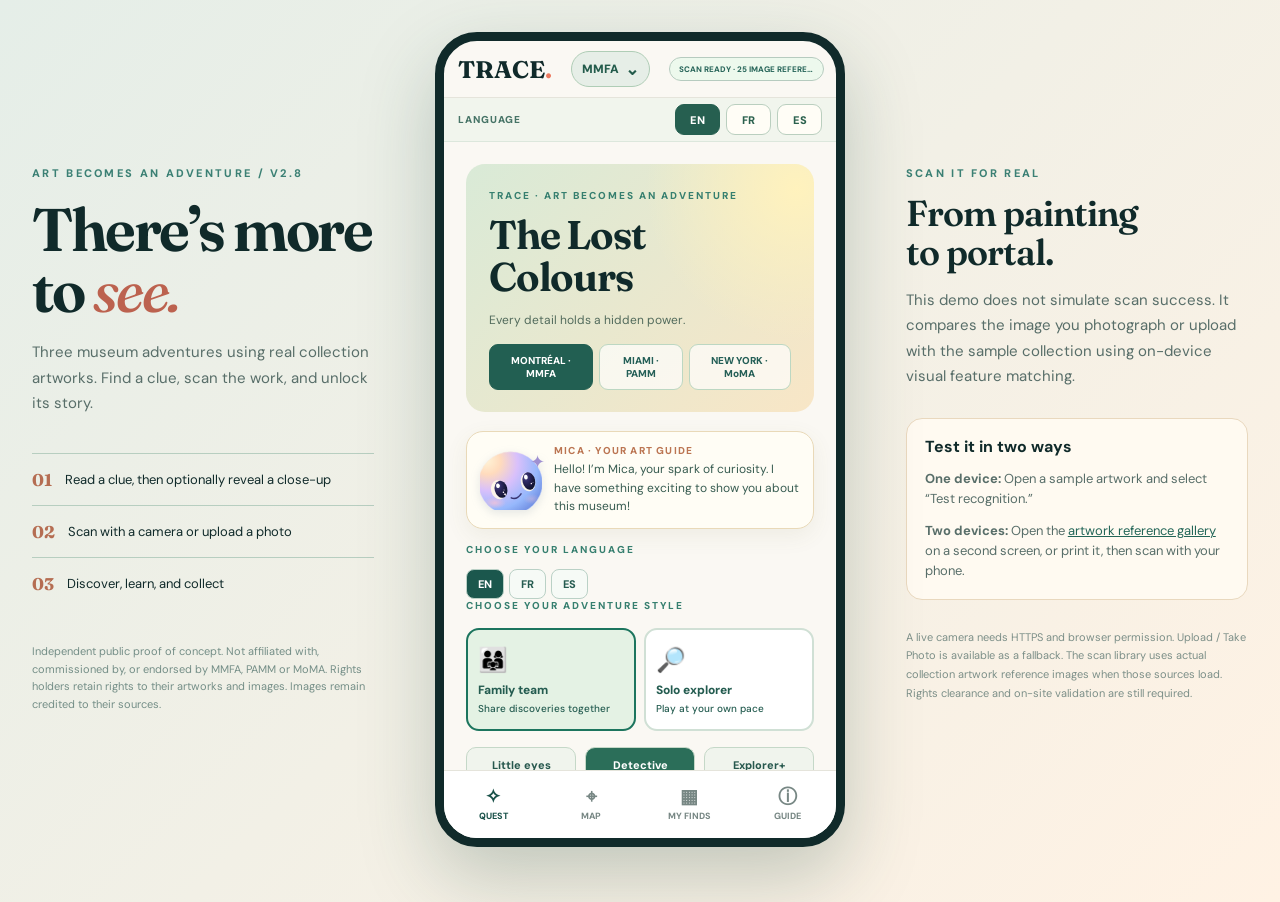
==== index.html @ 7bff51c3 "Cache-bust newly added Fortin and Marrel on-site camera references" ====
<!doctype html><html lang="en"><head><meta charset="utf-8"><meta name="viewport" content="width=device-width,initial-scale=1,viewport-fit=cover"><meta name="theme-color" content="#102a2a"><title>TRACE • Art Adventures (v2.8)</title><meta name="description" content="Art is meant to be explored. Discover artworks with Mica through playful museum adventures."><link rel="canonical" href="https://jamesbenja.github.io/trace-museum-demo/"><meta property="og:type" content="website"><meta property="og:site_name" content="TRACE"><meta property="og:title" content="TRACE | Art is meant to be explored"><meta property="og:description" content="Art is meant to be explored. Discover artworks with Mica through playful museum adventures."><meta property="og:url" content="https://jamesbenja.github.io/trace-museum-demo/"><meta property="og:image" content="https://jamesbenja.github.io/trace-museum-demo/trace-social-preview-starry-night.jpg"><meta property="og:image:secure_url" content="https://jamesbenja.github.io/trace-museum-demo/trace-social-preview-starry-night.jpg"><meta property="og:image:type" content="image/jpeg"><meta property="og:image:width" content="1200"><meta property="og:image:height" content="630"><meta property="og:image:alt" content="Mica flying into a luminous swirling starry-night painting, with the TRACE title and Art is meant to be explored tagline."><meta name="twitter:card" content="summary_large_image"><meta name="twitter:title" content="TRACE | Art is meant to be explored"><meta name="twitter:description" content="Art is meant to be explored. Discover artworks with Mica through playful museum adventures."><meta name="twitter:image" content="https://jamesbenja.github.io/trace-museum-demo/trace-social-preview-starry-night.jpg"><style>@import url('https://fonts.googleapis.com/css2?family=DM+Sans:wght@400;500;600;700;800&family=Fraunces:opsz,wght@9..144,500..700&display=swap');
:root{--black:#102a2a;--deep:#1a524a;--sage:#dceddd;--lime:#daf0cb;--paper:#faf8f3;--line:#e5e4db;--rust:#ec795f;--muted:#6a7b78;--gold:#ffdc99;--white:#fff}*{box-sizing:border-box}body{background:linear-gradient(135deg,#e5eee8 0,#fff2e4 100%);color:var(--black);font-family:'DM Sans',Arial,sans-serif;margin:0}button,input{font:inherit}button{cursor:pointer;border:0}button:focus-visible,a:focus-visible{outline:3px solid #ffad58;outline-offset:3px}a{color:var(--deep)}.website{max-width:1470px;min-height:100vh;padding:32px 32px 55px;margin:auto;display:grid;grid-template-columns:minmax(0,1fr) 410px minmax(0,1fr);gap:5%;align-items:center}.marketing h1{font:650 clamp(46px,4.7vw,83px)/1.02 'Fraunces',Georgia,serif;letter-spacing:-2.5px;margin:19px 0}.marketing em{font-weight:500;color:#bc624f}.marketing p,.right p{color:#586e69;line-height:1.7;font-size:15px;max-width:420px}.eyebrow{font-size:11px;letter-spacing:2.3px;color:#3b8074;font-weight:800}.how{margin-top:36px}.how div{font-size:13px;border-top:1px solid #b7cec0;padding:15px 0;display:flex;gap:13px;align-items:center}.how span{font:700 17px 'Fraunces',serif;color:#b56d52}.market-foot{color:#748e87;font-size:11px;line-height:1.6;margin-top:34px}.right h2{font:600 36px/1.1 'Fraunces',Georgia,serif;letter-spacing:-1px;margin:14px 0}.sideCard{background:#fffaf1;border:1px solid #e9d8be;border-radius:16px;padding:17px 18px;margin:28px 0}.sideCard p{font-size:13px;margin:12px 0 0;line-height:1.55}.right .fine{font-size:11px;color:#7c8f88}.phone{max-width:410px;width:100%;height:min(815px,95vh);min-height:650px;background:var(--paper);border:9px solid var(--black);border-radius:42px;position:relative;box-shadow:0 30px 75px #224b4040;display:flex;flex-direction:column;overflow:hidden}.top{height:57px;padding:0 21px;border-bottom:1px solid var(--line);flex:0 0 auto;display:flex;align-items:center;justify-content:space-between}.logo{font:700 24px 'Fraunces',serif;background:transparent;color:var(--black);padding:0}.logo span{color:var(--rust)}.status{border-radius:99px;border:1px solid #b6cbbf;padding:6px 9px;color:#276559;font-size:9px;font-weight:800;letter-spacing:.8px}.status.ready{background:#edf9ed}.panel{flex:1;overflow-y:auto;overscroll-behavior:contain;scrollbar-width:thin}.tabs{height:68px;border-top:1px solid var(--line);background:#fff;flex:0 0 auto;display:flex}.tabs button{flex:1;background:none;color:#778784;font-size:10px;font-weight:800;display:flex;flex-direction:column;align-items:center;justify-content:center;gap:3px;letter-spacing:.4px}.tabs button span{font-size:22px;line-height:1.1}.tabs .selected{color:var(--deep)}.padding{padding:22px 23px 30px}.hero{background:var(--lime);padding:26px 24px 25px;position:relative;overflow:hidden}.hero .mini{font-size:10px;letter-spacing:1.9px;font-weight:800;color:#377265}.hero h2{font:640 42px/1.01 'Fraunces',Georgia,serif;letter-spacing:-1.2px;max-width:230px;margin:13px 0 10px;position:relative;z-index:1}.hero p{font-size:12px;color:#3e665c;max-width:230px;line-height:1.6;position:relative;z-index:1;margin:0}.hero .sun{position:absolute;right:-33px;top:29px;border:15px solid #e2bf68;border-radius:50%;height:178px;width:178px;opacity:.7}.hero .leaf{position:absolute;background:#e97e63;border-radius:68% 25% 64% 31%;width:72px;height:120px;transform:rotate(40deg);right:25px;bottom:-27px}.venueSelect{display:flex;gap:6px;margin:14px 0 0}.venueSelect button{padding:9px 12px;background:#ffffffb0;border:1px solid #bcd7c2;border-radius:9px;color:#245f57;font-weight:800;font-size:10px}.venueSelect button.chosen{background:#225f52;color:white;border-color:#225f52}.progressline{display:flex;justify-content:space-between;gap:10px;color:#6e7c77;font-size:11px;font-weight:800;margin-bottom:8px}.meter{height:7px;background:#e1e9dc;border-radius:30px;overflow:hidden;margin-bottom:24px}.meter span{height:100%;display:block;background:#296d5d;border-radius:30px;transition:width .2s}.sectiontitle{font:640 28px/1.13 'Fraunces',serif;letter-spacing:-.6px;margin:11px 0 10px}.sub{font-size:12px;color:#677973;line-height:1.65;margin:0 0 17px}.button{font-size:13px;font-weight:800;color:white;background:var(--deep);padding:14px 13px;min-height:46px;border-radius:13px;width:100%;display:flex;align-items:center;justify-content:center;gap:7px}.button.ghost{color:var(--deep);background:#e3f0e9}.button.outline{color:var(--deep);background:#fff;border:1px solid #b7cbc0}.button.pink{background:var(--rust);color:#192e2c}.button:disabled{opacity:.55;cursor:default}.button + .button{margin-top:9px}.chapter{background:#fff;border:1px solid var(--line);border-radius:17px;padding:16px;box-shadow:0 8px 17px #274d3710}.chapter small{font-size:10px;letter-spacing:1.3px;color:#277468;font-weight:800}.chapter h3{font:640 24px/1.15 'Fraunces',serif;margin:9px 0 8px}.chapter p{font-size:12px;line-height:1.55;color:#586c65;margin:0}.clueImage{height:200px;border-radius:15px;position:relative;overflow:hidden;background:#ddd;margin:15px 0}.clueImage img{width:100%;height:100%;object-fit:cover;transform:scale(1.85);display:block}.clueImage span{position:absolute;left:10px;bottom:10px;padding:7px 9px;background:#102a2ae3;color:white;border-radius:7px;font-size:10px}.stepTag{font-size:10px;font-weight:800;color:#357969;letter-spacing:1.4px}.hint{border:1px solid #ebd6ab;background:#fff3df;border-radius:12px;padding:12px;margin:14px 0;font-size:12px;line-height:1.6;color:#725d37}.photoTile{width:100%;height:210px;object-fit:cover;border-radius:15px;display:block;background:#cedbd3}.description{background:#f3ecdf;border-radius:14px;padding:16px;margin:17px 0;font-size:12px;line-height:1.7;color:#415b53}.description strong{color:#234c42}.answers button{display:flex;gap:12px;width:100%;border:1px solid #dce2da;border-radius:12px;background:white;text-align:left;margin-top:8px;padding:13px 14px;font-size:12px;font-weight:700;line-height:1.5}.answers button span{color:#398678}.answers button:hover{border-color:#257262}.error{color:#a24d42;font-size:12px;line-height:1.5}.success{border-radius:17px;background:#e0f1d9;padding:27px 20px;text-align:center;margin-bottom:17px}.success i{font-size:45px;font-style:normal}.success h2{font:650 36px 'Fraunces',serif;line-height:1.1;margin:13px 0}.success p{font-size:12px;line-height:1.6;color:#456457}.grid{display:grid;grid-template-columns:repeat(2,1fr);gap:10px;margin:14px 0}.tile{border:1px solid var(--line);background:white;border-radius:12px;overflow:hidden;position:relative}.tile img{width:100%;height:145px;object-fit:cover;display:block}.tile div{padding:8px 9px;font-size:10px;font-weight:800}.tile.locked{opacity:.40}.tiny{font-size:10px;color:#859187;line-height:1.55;margin-top:13px}.scanner{background:#132a29;min-height:100%;display:flex;flex-direction:column;color:white}.scanTop{display:flex;justify-content:space-between;padding:15px 18px;align-items:center}.scanTop h3{font:600 22px 'Fraunces',serif;margin:0}.xBtn{border:1px solid #ffffff50;background:#ffffff1f;color:white;border-radius:50%;height:32px;width:32px}.scanViewport{position:relative;width:100%;aspect-ratio:4/5;max-height:440px;overflow:hidden;background:#263b3b;display:flex;align-items:center;justify-content:center}.scanViewport video{width:100%;height:100%;object-fit:cover}.scanViewport .reticle{pointer-events:none;position:absolute;inset:14% 12%;border:2px solid #fbe2acaa;border-radius:18px;box-shadow:0 0 0 500px #0c23255a}.reticle::before{content:'CENTER THE ARTWORK INSIDE THE FRAME';position:absolute;bottom:-29px;left:0;width:100%;font-size:9px;letter-spacing:1px;text-align:center;color:#ffefc8;font-weight:800}.scanBottom{padding:17px;display:flex;flex-direction:column;gap:10px;align-items:center}.shutter{height:68px;width:68px;background:white;border:7px solid #cfded7;box-shadow:0 0 0 4px #fff4;border-radius:50%}.shutter:disabled{opacity:.5}.scanBottom .button{max-width:280px;background:#335951;color:white;border:1px solid #67877b}.scannerNote{font-size:11px;color:#c8dcd6;line-height:1.55;text-align:center;max-width:300px;margin:6px auto}.loading{display:flex;flex-direction:column;align-items:center;justify-content:center;padding:60px 22px;text-align:center}.loading h2{font:640 25px 'Fraunces',serif}.loading p{font-size:12px;color:var(--muted);line-height:1.6}.spinner{width:34px;height:34px;border:4px solid #dde6dd;border-top-color:#286a56;border-radius:50%;animation:spin 1s linear infinite}@keyframes spin{to{transform:rotate(360deg)}}.scanResult{padding:25px 22px}.resultPreview{width:100%;max-height:235px;object-fit:cover;border-radius:12px}.resultStamp{font-size:11px;font-weight:800;color:#2b7560;letter-spacing:1px}.scanResult h2{font:650 30px 'Fraunces',serif;margin:8px 0}.scanResult p{font-size:12px;color:#5b6f69;line-height:1.7}.quality{font-size:10px;color:#729388;background:#e6f2e7;border-radius:8px;padding:8px;display:block;margin:9px 0 18px}.sampleWall{display:flex;gap:11px;overflow-x:auto;margin:15px -23px;padding:0 23px 12px;scroll-snap-type:x mandatory}.sample{min-width:142px;width:142px;border:1px solid #d8dfd6;border-radius:13px;overflow:hidden;background:white;scroll-snap-align:start}.sample img{width:100%;height:160px;object-fit:cover;display:block}.sample div{padding:9px;font-size:11px;font-weight:800}.sample button{background:var(--sage);font-size:10px;padding:10px 8px;width:100%;color:#236256;font-weight:800}.photoThumb{height:125px;object-fit:cover;border-radius:8px;width:100%;display:block;margin-top:9px}.privacy{margin-top:14px;border-top:1px solid #d8e3da;padding-top:14px;font-size:11px;color:#73827b;line-height:1.6}input[type=file]{position:absolute;clip:rect(0,0,0,0);width:1px;height:1px;overflow:hidden}.fileTrigger{display:block;text-align:center;cursor:pointer;font-size:13px;font-weight:800;padding:12px;border:1px solid #bfd2c9;border-radius:12px;background:#eef6ec;color:#1c6a5b}.fileTrigger.dark{background:#284e4a;border-color:#537e72;color:white;width:100%;max-width:280px}.hide{display:none!important}
@media(max-width:1050px){.website{grid-template-columns:minmax(0,1fr) 410px;gap:30px}.right{display:none}}@media(max-width:730px){body{background:var(--paper)}.website{padding:0;display:block;min-height:100vh}.marketing,.right{display:none}.phone{border:0;border-radius:0;max-width:100%;width:100%;height:100dvh;min-height:550px;box-shadow:none}.clueImage{height:230px}.scanViewport{max-height:calc(100dvh - 265px)}.photoTile{height:235px}}@media(prefers-reduced-motion:reduce){.spinner{animation:none}}

.sourceLink{display:block;text-align:center;font-size:10px;padding:8px;color:#3d7065;background:#fff;text-decoration:underline}.sourceCard{background:#fff;border:1px solid #deded8;border-radius:15px;margin:16px 0;overflow:hidden}.sourceCard>img{display:block;width:100%;max-height:320px;object-fit:contain;background:#f2efe7}.sourceCard>div{padding:15px}.sourceCard p{font-size:12px;color:#6b7d74}.sourceCard a{font-size:12px}.sourceCard .button{margin-top:12px}.refRow{display:flex;justify-content:space-between;align-items:center;border-bottom:1px solid #e3e3df;padding:13px 0;gap:8px}.refRow span{font-size:11px;line-height:1.6}.refRow small{display:block;color:#778e85;font-size:9px}.refUpload{position:relative;display:block;background:#e0ede4;border-radius:7px;padding:8px;color:#315f51;font-size:9px;white-space:nowrap;cursor:pointer}.sample button:disabled{opacity:.45;cursor:not-allowed}
.sideLink{border:0;padding:0;background:none;font-size:inherit;color:#236658;text-decoration:underline;display:inline} .sourceCard strong{font-size:14px}
.missing-image{min-height:100px;padding:18px;background:#e7e9e1;color:#3a625c;font:600 12px/1.5 Arial,sans-serif;text-align:center;display:grid;place-items:center}.missing-image::before{content:'◌';font-size:28px;display:block}
/* TRACE v0.7 playable adventure and institutional demo */
.tabs button{font-size:9px}.tabs button span{font-size:20px}
.v7-intro{background:radial-gradient(circle at 90% 20%,#fce1a8 0,transparent 37%),linear-gradient(145deg,#dfeddf,#fbf4df);padding:27px 23px 24px;overflow:hidden}
.v7-tag{font-size:10px;letter-spacing:1.7px;font-weight:800;color:#34776d}
.v7-intro h2{font:650 43px/1.04 'Fraunces',Georgia,serif;letter-spacing:-1.5px;margin:15px 0;color:#12372f}
.v7-intro p{font-size:13px;line-height:1.65;color:#496a5e}
.v7-orbit{display:flex;align-items:center;gap:8px;margin:20px 0 12px}
.v7-orbit span{width:46px;height:46px;background:#f9f7eb;border:2px solid #d1a667;display:grid;place-items:center;border-radius:50%;font-size:21px;box-shadow:0 6px 17px #ac89402a}
.v7-language{display:flex;gap:5px;margin:13px 0 0}
.v7-language button{border:1px solid #bad1c6;border-radius:8px;background:#f6faf6;padding:7px 11px;font-size:11px;color:#255b50;font-weight:800}
.v7-language button.active{background:#1b574d;color:white}
.v7-panel{padding:20px 22px 28px}
.v7-quest{background:white;border:1px solid #e3dfd0;border-radius:17px;padding:16px;margin:17px 0;box-shadow:0 7px 25px #27432b0b}
.v7-quest p{font-size:13px;line-height:1.65;color:#506b5e}
.v7-fragment{height:236px;position:relative;background:#e0dacb;border-radius:18px;overflow:hidden;margin:16px 0}
.v7-fragment img{width:100%;height:100%;object-fit:cover;transform:scale(2.7)}
.v7-fragment .v7-cover{position:absolute;bottom:0;left:0;right:0;padding:23px 12px 12px;background:linear-gradient(transparent,#152c28db);font-size:10px;letter-spacing:1px;color:#fff}
.v7-power{display:flex;gap:7px;margin:15px 0;flex-wrap:wrap}
.v7-power span{padding:8px 11px;border:1px solid #d9d7c7;background:#f7f6ea;color:#668176;border-radius:99px;font-size:10px;font-weight:800}
.v7-power span.earned{background:#205c50;color:white;border-color:#205c50}
.v7-reveal{background:#102d29;color:white;min-height:510px;padding:24px 23px 29px;position:relative;overflow:hidden;text-align:center}
.v7-reveal .v7-burst{position:absolute;inset:-80px;background:repeating-conic-gradient(from 5deg,#f4d59718 0deg 13deg,transparent 13deg 29deg);animation:traceSpin 18s linear infinite}
.v7-reveal>div{position:relative;z-index:1}
.v7-reveal h2{font:650 37px/1.06 'Fraunces',Georgia,serif;margin:12px 0}
.v7-reveal p{font-size:12px;color:#d1e8dc;line-height:1.55}
.v7-reveal-art{height:250px;margin:18px 0;border:5px solid #f2d9a0;border-radius:11px;overflow:hidden;box-shadow:0 10px 32px #0008;position:relative}
.v7-reveal-art img{width:100%;height:100%;object-fit:cover;animation:traceReveal 2s cubic-bezier(.15,.9,.14,1) both;object-position:center}
.v7-reveal-art:after{content:'✧';color:#fce6a3;font-size:42px;text-shadow:0 0 28px #ffeaa1;position:absolute;right:14px;top:12px;animation:traceGlow 1.8s ease-in-out infinite alternate}
.v7-reveal .button{background:#f2dfb3;color:#173d33}
@keyframes traceSpin{to{transform:rotate(360deg)}}@keyframes traceGlow{from{opacity:.35;transform:scale(.85)}to{opacity:1;transform:scale(1.1)}}@keyframes traceReveal{from{opacity:.1;transform:scale(2.1);filter:blur(7px)}to{opacity:1;transform:scale(1);filter:blur(0)}}
.v7-story{background:#f2ecdf;border-radius:17px;padding:18px;margin:16px 0;border-left:5px solid #bb704f}
.v7-story h3{font:650 24px/1.15 'Fraunces',Georgia,serif;margin:0 0 12px}
.v7-story p{font-size:13px;line-height:1.7;margin:0;color:#425f55}
.v7-puzzle{background:#f6f2e7;border-radius:17px;padding:18px;margin:16px 0}
.v7-puzzle h3{font:650 23px/1.2 'Fraunces',serif;margin:7px 0 11px}
.v7-options{display:grid;grid-template-columns:repeat(3,minmax(0,1fr));gap:8px}
.v7-options button{min-height:125px;border:2px solid #d6ddd2;border-radius:13px;background:white;padding:12px 5px;display:flex;align-items:center;justify-content:center;flex-direction:column;gap:8px;color:#174f43}
.v7-options button:focus-visible{border-color:#126e62}
.v7-options button b{font-size:30px;line-height:1.1}
.v7-options button span{font-size:11px;line-height:1.3;font-weight:800}
.v7-error{background:#fce4de;color:#8a4335;padding:11px;border-radius:10px;font-size:12px;margin:12px 0}
.v7-lesson{background:#e2eddc;border-radius:12px;padding:15px;margin:16px 0;color:#315d50;font-size:12px;line-height:1.6}
.v7-stamps{display:flex;gap:10px;justify-content:center;margin:20px auto}
.v7-stamp{height:72px;width:72px;border:2px dashed #be9e64;border-radius:50%;background:#fff8dc;display:flex;align-items:center;justify-content:center;flex-direction:column;box-shadow:0 5px 13px #8d784426}
.v7-stamp b{font-size:28px}.v7-stamp small{font-size:9px;font-weight:800}
.v7-stamp.ghost{opacity:.35;filter:grayscale(1)}
.v7-complete{background:radial-gradient(circle at top,#f4da9e 0,#f8f2df 45%,#e4eee4 100%);padding:29px 22px;border-radius:18px;text-align:center}
.v7-complete h2{font:650 39px/1.06 'Fraunces',serif}
.v7-complete p{font-size:13px;line-height:1.65;color:#466457}
.v7-passport{background:#f7f0dc;border:2px solid #bba57d;border-radius:17px;padding:19px;box-shadow:0 10px 24px #49412a16}
.v7-passport h2{font:650 29px 'Fraunces',serif;margin:9px 0}
.v7-passport-item{display:flex;gap:13px;border-top:1px solid #dacba9;padding:14px 0;align-items:center}
.v7-passport-item img{width:67px;height:79px;object-fit:cover;border-radius:7px}
.v7-passport-item strong{font-size:12px}.v7-passport-item p{font-size:10px;line-height:1.45;color:#63736a;margin:4px 0}
.v7-cms{border:1px solid #d9e4dc;background:white;border-radius:16px;padding:17px;margin:15px 0}
.v7-cms h3{font:650 20px 'Fraunces',serif;margin:3px 0 8px}
.v7-cms p,.v7-cms li{font-size:12px;line-height:1.6;color:#536961}
.v7-kpis{display:grid;grid-template-columns:repeat(2,1fr);gap:9px}
.v7-kpis div{border-radius:12px;background:#e9f0e5;padding:13px}
.v7-kpis b{font:650 23px 'Fraunces',serif;display:block}.v7-kpis small{font-size:10px;color:#537668}
.v7-cms-row{display:flex;justify-content:space-between;align-items:center;gap:12px;padding:11px 0;border-top:1px solid #e7ebe3}
.v7-cms-row span{font-size:12px}.v7-cms-row small{display:block;color:#82958b;font-size:10px}
.v7-cms-row button{padding:8px 11px;border-radius:9px;background:#ddede2;color:#245a4e;font-size:11px;font-weight:800;white-space:nowrap}
.v7-cms-row button.off{background:#f2e3d4;color:#815a48}
.v7-notice{font-size:11px;background:#ffefd3;color:#725835;border-radius:11px;padding:13px;line-height:1.6}
@media(prefers-reduced-motion:reduce){.v7-reveal-art img,.v7-reveal .v7-burst,.v7-reveal-art:after{animation:none}}
.tabs button{font-size:9px;letter-spacing:0}.tabs button span{font-size:19px}.trace-map-works{display:grid;grid-template-columns:repeat(3,minmax(0,1fr));gap:7px;margin:16px 0}.trace-map-works button{min-height:76px;border:2px solid #d3e1d7;border-radius:12px;background:#edf3eb;color:#255e52;display:flex;flex-direction:column;align-items:center;justify-content:center;padding:6px}.trace-map-works button.selected{border-color:#24745d;background:#dbead6}.trace-map-works b{font-size:25px}.trace-map-works small{font-size:10px;font-weight:800;margin-top:5px}.trace-map-card{background:#fff;border:1px solid #dbe5dd;border-radius:16px;padding:19px}.trace-map-card h3{font:650 25px 'Fraunces',serif;margin:0 0 9px}.trace-map-card>p{font-size:12px;color:#62766d;margin:0 0 15px}.trace-map-steps{border-top:1px solid #e2e9e0;padding-top:8px}.trace-map-steps>div{display:flex;gap:12px;margin:13px 0}.trace-map-steps b{background:#245f51;min-width:28px;height:28px;border-radius:100%;color:white;display:grid;place-items:center;font-size:12px}.trace-map-steps span{font-size:12px;font-weight:800;line-height:1.5}.trace-map-steps small{font-size:11px;color:#577368;display:block;font-weight:500}.trace-map-steps em{font-weight:500;color:#956e43;font-size:10px;display:block;margin-top:3px}.trace-map-illustration{display:grid;grid-template-columns:1fr 1fr;gap:7px;padding:12px;background:#e5ede5;border:2px dashed #b4c8b7;border-radius:14px;margin-top:13px}.trace-map-illustration>div{border:1px solid #a9c1b4;border-radius:8px;background:#f9fbf8;display:grid;place-items:center;min-height:55px;text-align:center;padding:5px;font-size:10px;color:#35665a;font-weight:800}.trace-map-input{display:block;border-bottom:1px solid #e1e8df;padding:9px 0}.trace-map-input b{font-size:12px}.trace-map-input input{display:block;width:100%;padding:11px;margin-top:8px;border-radius:9px;border:1px solid #c4d7ca;background:#f7faf5;color:#23493c}
/* Solved artwork re-visit feature. Never modifies quest stage or current chapter. */
.v9-previous{background:#e9f2e7;border:1px solid #c7dccd;border-radius:15px;padding:14px;margin:17px 0}
.v9-previous-list{display:flex;gap:9px;overflow-x:auto;margin:10px -2px 0;padding:3px 2px}
.v9-previous-list button{min-width:93px;max-width:132px;flex:1;min-height:72px;background:#fff;color:#245e52;border:1px solid #cbded2;border-radius:12px;padding:8px 7px;text-align:center}
.v9-previous-list span{display:block;font-size:24px}.v9-previous-list small{display:block;font-weight:800;font-size:10px;margin-top:3px}
.v9-passport-open{color:#1e6857;font-weight:800;font-size:11px;border:1px solid #c4dccc;background:#e9f4e9;padding:9px;border-radius:8px;margin-top:8px;text-align:left}
.v9-review-hero{border-radius:17px;overflow:hidden;background:#1a3d34;color:white;margin:15px 0}
.v9-review-hero img{width:100%;height:270px;object-fit:contain;background:#e4e3d9;display:block}
.v9-review-hero>div{padding:16px 18px}.v9-review-hero span{color:#f3dfad;font-size:11px;font-weight:800;letter-spacing:.6px}
.v9-review-hero h3{font:650 23px/1.2 'Fraunces',Georgia,serif;margin:8px 0}.v9-review-hero p{font-size:11px;color:#d1e2d8;margin:0}
.v9-review-photo{padding:13px;background:#e9f0e8;border-radius:14px;margin:14px 0}.v9-review-photo img{display:block;width:100%;max-height:290px;object-fit:contain;border-radius:9px;margin-top:11px}
.v9-replay{background:#f5f0e4;border-radius:17px;padding:17px;margin:15px 0}.v9-replay h3{font:650 20px/1.3 'Fraunces',serif;margin:9px 0 13px}
.v9-replay .v7-options button.v9-chosen{border-color:#1e725e;background:#e1f1e4}
.v9-feedback{font-size:12px;color:#985037;background:#f9e6d9;border-radius:9px;padding:11px;line-height:1.5}.v9-feedback.correct{color:#245d49;background:#deefdb}
.v9-review-nav{display:grid;grid-template-columns:1fr 1fr;gap:8px;margin:17px 0}.v9-review-nav .button{margin:0;font-size:11px}
@media(max-width:380px){.tabs button{font-size:8px}.v9-review-nav{gap:5px}}

/* TRACE v1.3: clearly accessible museum switcher, both adventures kept separately */
.top{gap:7px;padding-left:14px;padding-right:12px}
.top .logo{flex-shrink:0}
.top .status{white-space:nowrap;min-width:0;flex-shrink:1;max-width:155px;overflow:hidden;text-overflow:ellipsis;text-align:center;font-size:8px;letter-spacing:0}
.venueSwitcher{flex-shrink:0;background:#e6eee7;color:#235b4b;border:1px solid #afcdb6;border-radius:999px;min-height:36px;padding:7px 10px;display:flex;align-items:center;gap:6px;font-size:12px;font-weight:850;cursor:pointer}
.venueSwitcher span{font-size:17px;line-height:1}
.venueSwitcher:focus-visible{outline:3px solid #d6ab65;outline-offset:2px}
.venuePicker[hidden]{display:none!important}
.venuePicker{position:fixed;inset:0;z-index:9999;display:grid;align-items:center;justify-items:center;padding:14px}
.venueScrim{position:absolute;inset:0;background:#112b27ba;backdrop-filter:blur(4px)}
.venueDialog{position:relative;z-index:1;width:min(100%,430px);max-height:90dvh;overflow:auto;background:#f9f8f0;border-radius:22px;padding:23px 21px;box-shadow:0 18px 55px #031e1c60}
.venuePickerHeading{display:flex;gap:10px;align-items:start;justify-content:space-between}
.venuePickerHeading h2{font:650 32px/1.12 'Fraunces',Georgia,serif;margin:8px 0 4px;color:#173f33}
.venuePickerHeading .v7-tag{font-size:10px}
.venueDialog>p{font-size:12px;line-height:1.65;color:#587064}
.venueX{height:37px;min-width:37px;border-radius:50%;border:1px solid #d1dbd1;background:#eef3ea;color:#1a5143;font-size:16px}
.venueCards{display:grid;gap:12px;margin:19px 0}
.venueCards>button{border:2px solid #d3dfd2;border-radius:16px;background:white;display:flex;align-items:center;text-align:left;gap:12px;min-height:96px;padding:14px 13px;color:#194c3b;width:100%}
.venueCards>button.isCurrent{border-color:#287660;background:#e3f0e1}
.venueCards>button:focus-visible{outline:3px solid #ddb77b;outline-offset:2px}
.venueCardIcon{font-size:29px;display:grid;place-items:center;width:49px;height:49px;background:#f3e7ce;border-radius:50%}
.venueCardCopy{flex:1;display:grid;gap:3px}
.venueCardCopy strong{font:650 19px 'Fraunces',Georgia,serif}
.venueCardCopy small{color:#587365;font-size:11px}
.venueCardArrow{font-size:29px;color:#53806d}
.venueNote{background:#f5e9d1;border-radius:11px;padding:10px}
.restartMuseumQuest{display:block;width:100%;min-height:46px;background:#fff8ed;border:1px solid #bf8972;border-radius:12px;color:#844d38;padding:11px 13px;text-align:center;font-size:13px;font-weight:800}
.restartMuseumQuest:hover{background:#ffead9}
.restartMuseumQuest:focus-visible{outline:3px solid #e9ac72;outline-offset:3px}
@media(max-width:375px){.top{padding-left:10px;padding-right:8px;gap:4px}.top .logo{font-size:21px}.top .status{max-width:100px;font-size:7px}.venueSwitcher{padding:6px 8px;font-size:11px}}
/* The mystery image remains hidden until a photo or intentional comparison fallback. */
.t1-hidden-reference{display:flex;flex-direction:column;align-items:center;justify-content:center;gap:9px;background:radial-gradient(circle at 50% 35%,#e9e8ca,#d9e9df 65%,#bcd4c9);border:2px dashed #8bab9b;text-align:center}
.t1-hidden-reference .t1-hidden-symbol{font-size:85px;line-height:1;color:#497e70;filter:drop-shadow(0 8px 10px #40645744)}
.t1-hidden-reference p{font-size:11px;letter-spacing:1.5px;color:#2c6757;font-weight:900;margin:0 10px 27px}
.tq-photo-first .tq-capture-zone{position:relative;min-height:215px;display:grid;place-items:center;background:#eef3e9;border:2px dashed #99bca9;border-radius:16px;margin:15px 0;overflow:hidden}
.tq-capture-zone>img{width:100%;max-height:340px;object-fit:contain}
.tq-capture-zone>span{position:absolute;bottom:0;left:0;right:0;background:#183d35dd;color:white;text-align:center;font-size:10px;letter-spacing:1px;padding:8px}
.tq-placeholder{display:flex;flex-direction:column;gap:8px;align-items:center;color:#52776a}
.tq-placeholder b{font-size:58px}.tq-placeholder strong{font-size:12px;letter-spacing:.9px}.tq-placeholder small{font-size:11px}
.tq-photo-button{margin:14px 0 12px}
.tq-locked-passport{min-width:72px;min-height:86px;display:grid;place-items:center;border-radius:11px;background:radial-gradient(circle,#dcebdc,#bdcfc7);color:#427764;font:700 42px Georgia,serif;margin:0 8px 0 0}
@media(prefers-reduced-motion:reduce){.t1-hidden-reference .t1-hidden-symbol{animation:none}}
/* Always-on language picker visible in every visitor and curator screen */
.trace-language-bar{display:flex;align-items:center;justify-content:flex-end;gap:6px;background:#f1f5ed;border-bottom:1px solid #dce7dc;padding:6px 14px;min-height:43px}
.trace-language-bar>span{font-size:10px;letter-spacing:.9px;font-weight:850;color:#477467;margin-right:auto}
.trace-language-bar button{min-width:45px;min-height:31px;border:1px solid #bacfbf;background:#fffdf6;color:#2b614e;border-radius:9px;font-size:11px;font-weight:850}
.trace-language-bar button.active{background:#265f50;color:#fff;border-color:#265f50}
.trace-language-bar button:focus-visible{outline:3px solid #e9ac72;outline-offset:2px}
@media(max-width:375px){.trace-language-bar{gap:4px;padding:5px 9px}.trace-language-bar button{min-width:41px}}
</style><link rel="stylesheet" href="trace-v1.css?v=7"><link rel="stylesheet" href="trace-detail-reveal.css?v=1"><link rel="stylesheet" href="trace-welcome.css?v=1"><link rel="stylesheet" href="trace-coop.css?v=3"><link rel="stylesheet" href="trace-bonus.css?v=1"><link rel="stylesheet" href="trace-extra.css?v=3"><link rel="stylesheet" href="trace-pamm-games.css?v=1"><link rel="stylesheet" href="trace-mmfa-games.css?v=3"><link rel="stylesheet" href="trace-moma-games.css?v=5"><link rel="stylesheet" href="trace-routing.css?v=4"><link rel="stylesheet" href="trace-wayfinder.css?v=8"><link rel="stylesheet" href="trace-auth.css?v=4"><link rel="stylesheet" href="trace-mica.css?v=3"></head>
<body>
<div class="website">
  <aside class="marketing"><div class="eyebrow">ART BECOMES AN ADVENTURE / V2.8</div><h1>There’s more<br>to <em>see.</em></h1><p>Three museum adventures using real collection artworks. Find a clue, scan the work, and unlock its story.</p><div class="how"><div><span>01</span> Read a clue, then optionally reveal a close-up</div><div><span>02</span> Scan with a camera or upload a photo</div><div><span>03</span> Discover, learn, and collect</div></div><div class="market-foot">Independent public proof of concept. Not affiliated with, commissioned by, or endorsed by MMFA, PAMM or MoMA. Rights holders retain rights to their artworks and images. Images remain credited to their sources.</div></aside>
  <main class="phone"><header class="top"><button id="logo" class="logo">TRACE<span>.</span></button><button type="button" id="venueSwitcher" class="venueSwitcher" data-action="venue-picker" aria-label="Switch museum" aria-haspopup="dialog" aria-controls="venuePicker" aria-expanded="false">MMFA <span aria-hidden="true">⌄</span></button><span id="status" class="status">LOADING SCANNER</span></header><div class="trace-language-bar" role="group" aria-label="App language"><span>LANGUAGE</span><button data-trace-lang="en" type="button" aria-pressed="true">EN</button><button data-trace-lang="fr" type="button" aria-pressed="false">FR</button><button data-trace-lang="es" type="button" aria-pressed="false">ES</button></div>
<div id="venuePicker" class="venuePicker" hidden>
  <div class="venueScrim" data-action="venue-close"></div>
  <section class="venueDialog" role="dialog" aria-modal="true" aria-labelledby="venuePickerTitle">
   <div class="venuePickerHeading"><div><div class="v7-tag">TRACE · EXPLORE THE COLLECTIONS</div><h2 id="venuePickerTitle">Choose a museum</h2></div><button type="button" class="venueX" data-action="venue-close" aria-label="Close museum selector">✕</button></div>
   <p>Switch adventures at any time. Your completed artworks and saved discoveries stay with each museum.</p>
   <div class="venueCards">
    <button type="button" data-venue="mmfa"><span class="venueCardIcon">✺</span><span class="venueCardCopy"><strong>Montréal · MMFA</strong><small>The Lost Colours</small><small id="mmfaSavedCount">0 of 8 discoveries</small></span><span class="venueCardArrow">›</span></button>
    <button type="button" data-venue="pamm"><span class="venueCardIcon">◉</span><span class="venueCardCopy"><strong>Miami · PAMM</strong><small>The Hidden Signals</small><small id="pammSavedCount">0 of 8 discoveries</small></span><span class="venueCardArrow">›</span></button>
   <button type="button" data-venue="moma"><span class="venueCardIcon">✦</span><span class="venueCardCopy"><strong>New York · MoMA</strong><small>The Moving Imagination</small><small id="momaSavedCount">0 of 8 discoveries</small></span><span class="venueCardArrow">›</span></button></div><button type="button" id="restartMuseumQuest" class="restartMuseumQuest" data-action="reset">↻ Restart this museum quest</button><p class="venueNote">Restart clears only your discoveries in the currently selected museum. Artwork locations and display status require confirmation by each museum.</p>
  </section>
</div><div class="panel" id="view"><div class="loading"><div class="spinner"></div><h2>Preparing the collection...</h2><p>All artwork matching happens privately on your device.</p></div></div><nav class="tabs"><button data-tab="quest" class="selected"><span>✧</span>QUEST</button><button data-tab="map"><span>⌖</span>MAP</button><button data-tab="album"><span>▦</span>MY FINDS</button><button data-tab="guide"><span>ⓘ</span>GUIDE</button><button data-tab="museum"><span>▤</span>MUSEUM</button></nav></main>
  <aside class="right"><div class="eyebrow">SCAN IT FOR REAL</div><h2>From painting<br>to portal.</h2><p>This demo does not simulate scan success. It compares the image you photograph or upload with the sample collection using on-device visual feature matching.</p><div class="sideCard"><strong>Test it in two ways</strong><p><b>One device:</b> Open a sample artwork and select “Test recognition.”</p><p><b>Two devices:</b> Open the <button class="sideLink" data-action="targets">artwork reference gallery</button> on a second screen, or print it, then scan with your phone.</p></div><p class="fine">A live camera needs HTTPS and browser permission. Upload / Take Photo is available as a fallback. The scan library uses actual collection artwork reference images when those sources load. Rights clearance and on-site validation are still required.</p></aside>
</div>
<script src="trace-moma-data.js?v=1"></script><script src="trace-gallery-signatures.js?v=3"></script><script>/* TRACE artwork recognition proof of concept. Runs entirely in the browser.
 * Harris-style local interest points + orientation-normalized binary comparisons,
 * nearest-neighbor Hamming matching + scale/rotation consensus (similarity RANSAC).
 * Closed-set only: museum collection images available in the current demo. Not arbitrary art.
 */
const SIZE=440, NPOINTS=210;
const pairs=[];let seed=15631;
function rand(){seed=(Math.imul(1664525,seed)+1013904223)>>>0;return seed/4294967296}
for(let i=0;i<192;i++){
 const theta=rand()*Math.PI*2,r=Math.sqrt(rand())*15;
 const theta2=rand()*Math.PI*2,r2=Math.sqrt(rand())*15;
 pairs.push([r*Math.cos(theta),r*Math.sin(theta),r2*Math.cos(theta2),r2*Math.sin(theta2)]);
}
function canvasData(src){if(src.traceGray)return {w:src.w,h:src.h,g:src.traceGray,rgb:src.traceRGB};const w=src.videoWidth||src.naturalWidth||src.width,h=src.videoHeight||src.naturalHeight||src.height;
 if(!w||!h)throw Error('Image is not ready');const scale=Math.min(SIZE/Math.max(w,h),1.5),nw=Math.max(1,Math.round(w*scale)),nh=Math.max(1,Math.round(h*scale));
 const cv=document.createElement('canvas');cv.width=nw;cv.height=nh;const ctx=cv.getContext('2d',{willReadFrequently:true});ctx.drawImage(src,0,0,nw,nh);const data=ctx.getImageData(0,0,nw,nh).data;const g=new Float32Array(nw*nh),rgb=new Uint8Array(nw*nh*3);
 for(let i=0,j=0;i<data.length;i+=4,j++){g[j]=data[i]*.299+data[i+1]*.587+data[i+2]*.114;rgb[j*3]=data[i];rgb[j*3+1]=data[i+1];rgb[j*3+2]=data[i+2]}return {w:nw,h:nh,g,rgb}
}
function sample(g,w,h,x,y){const px=Math.min(w-1,Math.max(0,Math.round(x)));const py=Math.min(h-1,Math.max(0,Math.round(y)));return g[py*w+px]}
function bitcount(n){n-=((n>>>1)&0x55555555);n=(n&0x33333333)+((n>>>2)&0x33333333);return ((((n+(n>>>4))&0x0f0f0f0f)*0x01010101)>>>24)}
function featureData(src){const {w,h,g,rgb}=canvasData(src),gx=new Float32Array(w*h),gy=new Float32Array(w*h);
 for(let y=1;y<h-1;y++)for(let x=1;x<w-1;x++){const k=y*w+x;gx[k]=g[k+1]-g[k-1];gy[k]=g[k+w]-g[k-w]}
 const candidates=[];
 for(let y=23;y<h-23;y+=3)for(let x=23;x<w-23;x+=3){let a=0,b=0,c=0;
  for(let oy=-2;oy<=2;oy++)for(let ox=-2;ox<=2;ox++){let k=(y+oy)*w+x+ox,X=gx[k],Y=gy[k];a+=X*X;b+=X*Y;c+=Y*Y}
  const score=(a*c-b*b)-.045*(a+c)*(a+c);
  if(score>110000)candidates.push({x,y,score});
 }
 candidates.sort((a,b)=>b.score-a.score);
 const selected=[],cell=14,grid=new Set();
 for(const p of candidates){const ix=Math.floor(p.x/cell),iy=Math.floor(p.y/cell);let blocked=false;
  for(let yy=iy-1;yy<=iy+1;yy++)for(let xx=ix-1;xx<=ix+1;xx++)if(grid.has(xx+','+yy)){blocked=true;break}
  if(blocked)continue;selected.push(p);grid.add(ix+','+iy);if(selected.length>=NPOINTS)break;
 }
 const feats=[];
 for(const p of selected){let ax=0,ay=0;for(let j=-8;j<=8;j+=2)for(let i=-8;i<=8;i+=2){let k=(p.y+j)*w+p.x+i;ax+=gx[k];ay+=gy[k]}
  const angle=Math.atan2(ay,ax),cs=Math.cos(angle),sn=Math.sin(angle);
  for(const radiusScale of [.76,1,1.35]){
   const bits=new Uint32Array(6);for(let n=0;n<192;n++){
    const [x1,y1,x2,y2]=pairs[n];let u=x1*radiusScale,v=y1*radiusScale;
    const t1=sample(g,w,h,p.x+u*cs-v*sn,p.y+u*sn+v*cs);u=x2*radiusScale;v=y2*radiusScale;
    const t2=sample(g,w,h,p.x+u*cs-v*sn,p.y+u*sn+v*cs);
    if(t1<t2)bits[n>>>5]|=(1<<(n&31));
   }feats.push({x:p.x,y:p.y,bits})
  }
 }
 return {w,h,features:feats,corners:selected.length,rgb};
}
function distance(a,b,abort=192){let n=0;for(let i=0;i<6;i++){n+=bitcount(a[i]^b[i]);if(n>abort)return n}return n}
// Compare the ARTWORK region, not a square crop of the entire camera frame.
// A phone photo often contains wall/mat/screen around a tall or wide painting.
function colorDescriptor(src,x=0,y=0,cropW=1,cropH=cropW,cols=20,rows=25){
 const W=src.w,H=src.h,C=src.rgb,n=cols*rows,values=[new Float32Array(n),new Float32Array(n),new Float32Array(n)];
 if(!C)return null;let means=[0,0,0];
 for(let yy=0;yy<rows;yy++)for(let xx=0;xx<cols;xx++){
  const i=yy*cols+xx;
  for(let sy=0;sy<2;sy++)for(let sx=0;sx<2;sx++){
   const px=Math.min(W-1,Math.max(0,Math.floor((x+(xx+(sx+.5)/2)*cropW/cols)*W)));
   const py=Math.min(H-1,Math.max(0,Math.floor((y+(yy+(sy+.5)/2)*cropH/rows)*H)));
   const k=(py*W+px)*3;
   for(let ch=0;ch<3;ch++)values[ch][i]+=C[k+ch]/4;
  }
  for(let ch=0;ch<3;ch++)means[ch]+=values[ch][i];
 }
 const chroma=means.map(m=>m/(means[0]+means[1]+means[2]+1e-6));
 for(let ch=0;ch<3;ch++){
  let norm=0;for(let i=0;i<n;i++){values[ch][i]-=means[ch]/n;norm+=values[ch][i]**2}
  norm=Math.sqrt(norm)||1;for(let i=0;i<n;i++)values[ch][i]/=norm;
 }return {values,chroma};
}
function colorScore(ref,q){if(!ref||!q)return -1;let corr=0;for(let ch=0;ch<3;ch++){
 const r=ref.values[ch],a=q.values[ch];if(r.length!==a.length)return -1;for(let i=0;i<r.length;i++)corr+=r[i]*a[i];
 }corr/=3;let diff=0;for(let ch=0;ch<3;ch++)diff+=Math.abs(q.chroma[ch]-ref.chroma[ch]);
 return corr-2*diff;
}
function compareColor(query,refs=library){
 const records=[];
 for(const ref of refs){
  let best=-100,bestBox=null;
  // Preserve the reference artwork's aspect ratio as the camera frame changes.
  for(const ht of [.26,.32,.37,.43,.49,.57,.65,.75,.86,.95,1]){
   const wd=ht * (query.h/query.w) * (ref.w/ref.h);
   if(wd<.18||wd>1.002)continue;
   const width=Math.min(1,wd),height=ht;
   for(const ox of [-.38,-.19,0,.19,.38])for(const oy of [-.33,0,.33]){
    const x=(1-width)*(.5+ox),y=(1-height)*(.5+oy);
    const d=colorDescriptor(query,x,y,width,height);
    const score=colorScore(ref.color,d);
    if(score>best){best=score;bestBox={x,y,width,height}}
   }
  }
  // Refine the strongest region. A 2% crop size error can destroy the layout
  // correlation even when the correct artwork fills the photograph.
  if(bestBox){
   const ratio=(ref.w/ref.h)*(query.h/query.w);
   for(const step of [.035,.012,.004]){
    const previous=bestBox;
    const cx=previous.x+previous.width/2,cy=previous.y+previous.height/2;
    for(const dh of [-step,0,step]){
     const height=previous.height+dh,width=height*ratio;
     if(height<.23||height>1||width<.13||width>1)continue;
     for(const xx of [-step,0,step])for(const yy of [-step,0,step]){
      const x=cx+xx-width/2,y=cy+yy-height/2;
      if(x<0||y<0||x+width>1.001||y+height>1.001)continue;
      const score=colorScore(ref.color,colorDescriptor(query,x,y,width,height));
      if(score>best){best=score;bestBox={x,y,width,height}}
     }
    }
   }
  }
  records.push({id:ref.id,view:ref.view,colorScore:best,box:bestBox});
 }
 return records.sort((a,b)=>b.colorScore-a.colorScore);
}
// Gallery photographs often place a small painting in a large camera frame.
// First search low-frequency composition, then refine plausible rectangles at
// the full reference resolution. A sparse fine-detail search cannot converge.
function searchGalleryArtwork(query,ref){
 const aspect=(ref.w/ref.h)*(query.h/query.w);
 const coarseRef=ref.coarseColor||colorDescriptor(ref.features,0,0,1,1,7,9);
 const coarse=(b)=>colorScore(coarseRef,colorDescriptor(query,b.x,b.y,b.width,b.height,7,9));
 const proposals=[];
 for(const height of [.23,.27,.31,.35,.39,.44,.49,.55,.62,.7,.79,.89,.98]){
  const width=height*aspect;
  if(width<.13||width>1)continue;
  for(let iy=0;iy<=8;iy++)for(let ix=0;ix<=8;ix++){
   const b={x:(1-width)*ix/8,y:(1-height)*iy/8,width,height};
   proposals.push({box:b,score:coarse(b)});
  }
 }
 proposals.sort((a,b)=>b.score-a.score);
 let best=-100,bestBox=null;
 for(const proposal of proposals.slice(0,16)){
  let box=proposal.box;
  for(const step of [.028,.011,.004]){
   const cx=box.x+box.width/2,cy=box.y+box.height/2;
   let next=box,top=coarse(box);
   for(const dh of [-step,0,step]){
    const height=box.height+dh,width=height*aspect;
    if(height<.2||height>1||width<.12||width>1)continue;
    for(const dx of [-step,0,step])for(const dy of [-step,0,step]){
     const b={x:cx+dx-width/2,y:cy+dy-height/2,width,height};
     if(b.x<0||b.y<0||b.x+width>1||b.y+height>1)continue;
     const score=coarse(b);
     if(score>top){top=score;next=b}
    }
   }
   box=next;
  }
  const full=(b)=>colorScore(ref.color,colorDescriptor(query,b.x,b.y,b.width,b.height));
  let localScore=full(box);
  for(const step of [.012,.004,.0015]){
   const cx=box.x+box.width/2,cy=box.y+box.height/2;
   let next=box;
   for(const dh of [-step,0,step]){
    const height=box.height+dh,width=height*aspect;
    if(height<.2||height>1||width<.12||width>1)continue;
    for(const dx of [-step,0,step])for(const dy of [-step,0,step]){
     const b={x:cx+dx-width/2,y:cy+dy-height/2,width,height};
     if(b.x<0||b.y<0||b.x+width>1||b.y+height>1)continue;
     const score=full(b);
     if(score>localScore){localScore=score;next=b}
    }
   }
   box=next;
  }
  if(localScore>best){best=localScore;bestBox=box}
  if(best>=.8)break;
 }
 return {id:ref.id,colorScore:best,box:bestBox};
}

function getMatches(query,ref,loose=false){const matches=[];
 // Match query features with candidate reference descriptors; use quick confidence cutoff and ratio test.
 for(let i=0;i<query.features.length;i++){
  const a=query.features[i];let best=192,second=192,idx=-1;
  for(let j=0;j<ref.features.length;j++){
   const b=ref.features[j];const d=distance(a.bits,b.bits,Math.min(second,96));
   if(d<best){second=best;best=d;idx=j}else if(d<second && Math.hypot(a.x-b.x,a.y-b.y)>0)second=d;
  }
  if(best<=(loose?67:57) && best<second*(loose?.91:.83)){const b=ref.features[idx];matches.push({qx:a.x,qy:a.y,rx:b.x,ry:b.y,d:best})}
 }
 // 3 different descriptor scales can produce multiple matches for one point.
 matches.sort((a,b)=>a.d-b.d);const unique=[],qIds=new Set(),rIds=new Set();
 for(const m of matches){const q=`${m.qx}|${m.qy}`,r=`${m.rx}|${m.ry}`;if(qIds.has(q)||rIds.has(r))continue;qIds.add(q);rIds.add(r);unique.push(m)}
 return unique;
}
function consensus(ms){if(ms.length<3)return {inliers:0,error:Infinity};
 let top=0,err=Infinity;const max=Math.min(ms.length,38);
 // Query -> reference similarity transform (accounts for framing, scaling, in-plane rotation)
 for(let a=0;a<max;a++)for(let b=a+1;b<max;b++){
  const A=ms[a],B=ms[b],dx=B.qx-A.qx,dy=B.qy-A.qy,den=dx*dx+dy*dy;if(den<350)continue;
  const drx=B.rx-A.rx,dry=B.ry-A.ry,aa=(drx*dx+dry*dy)/den,bb=(dry*dx-drx*dy)/den;
  const scale=Math.hypot(aa,bb);if(scale<.35||scale>4)continue;
  const tx=A.rx-aa*A.qx+bb*A.qy,ty=A.ry-bb*A.qx-aa*A.qy;
  let count=0,error=0;
  for(const m of ms){const ex=aa*m.qx-bb*m.qy+tx-m.rx,ey=bb*m.qx+aa*m.qy+ty-m.ry;
   const e=Math.hypot(ex,ey);if(e<15){count++;error+=e}}
  if(count>top||(count===top&&error<err)){top=count;err=error}
 }
 return {inliers:top,error:err};
}
let library=[];
async function prepareLibrary(items){
 const nextLibrary=[];
 for(const it of items){
  const images=[it.reference,...(it.referenceViews||[])].filter(Boolean);
  for(let view=0;view<images.length;view++){
   const feats=featureData(images[view]);
   nextLibrary.push({id:it.id,view,w:feats.w,h:feats.h,features:feats,
    color:colorDescriptor(feats),coarseColor:colorDescriptor(feats,0,0,1,1,7,9)});
   await new Promise(r=>setTimeout(r,0));
  }
  // Small visual fingerprints from the actual onsite iPhone photographs. These
  // are art-region RGB grids, not photographs or identifying image metadata.
  const snapshots=window.TRACE_GALLERY_SIGNATURES?.[it.id]||[];
  for(let i=0;i<snapshots.length;i++){
   const ref=snapshots[i],binary=atob(ref.rgb);
   const size=ref.cols*ref.rows;
   const rgb=new Uint8Array(size*3);
   if(ref.format==='rgb444'){
    // Packed 12-bit RGB (two pixels / three bytes) removes the need to
    // publish children's camera photographs or background metadata.
    if(size%2!==0||binary.length!==(size*3)/2)continue;
    for(let j=0,k=0;j<binary.length;j+=3,k+=6){
     const b0=binary.charCodeAt(j),b1=binary.charCodeAt(j+1),b2=binary.charCodeAt(j+2);
     rgb[k]=(b0>>>4)*17;rgb[k+1]=(b0&15)*17;rgb[k+2]=(b1>>>4)*17;
     rgb[k+3]=(b1&15)*17;rgb[k+4]=(b2>>>4)*17;rgb[k+5]=(b2&15)*17;
    }
   }else{
    if(binary.length!==size*3)continue;
    for(let j=0;j<binary.length;j++)rgb[j]=binary.charCodeAt(j);
   }
   const pixels={w:ref.cols,h:ref.rows,rgb};
   nextLibrary.push({id:it.id,view:100+i,w:ref.w,h:ref.h,
    features:{w:ref.w,h:ref.h,features:[],corners:0},
    color:colorDescriptor(pixels),coarseColor:colorDescriptor(pixels,0,0,1,1,7,9)});
  }
 }
 return nextLibrary;
}
async function recognize(src){
 // The active museum may be indexed lazily after asynchronous reference loading.
 const expected=typeof A!=='undefined'&&typeof state!=='undefined'&&(!window.TRACE_DISPLAY||window.TRACE_DISPLAY.isActive(A[state.current]?.id))?A[state.current]?.id:null;
 // The recognition candidate set must be the CURRENT museum, not all three
 // museums. Cross-museum feature collisions previously raised the geometric
 // runner-up threshold and made correct gallery photos fail unnecessarily.
 const museumCandidates=typeof A!=='undefined'?A:[];
 const activeMuseumIds=museumCandidates.filter(x=>!window.TRACE_DISPLAY||window.TRACE_DISPLAY.isActive(x.id)).map(x=>x.id);
 const museumIds=new Set(activeMuseumIds.length?activeMuseumIds:museumCandidates.map(x=>x.id));
 let refs=library.filter(r=>museumIds.has(r.id));
 if(!refs.length){
  // Museum switch / manifest refresh can arrive before the global index has
  // finished rebuilding. Rebuild this museum's ready source images on demand
  // rather than permanently failing a valid visitor scan.
  const available=ALL.filter(a=>museumIds.has(a.id)&&a.reference);
  if(available.length){
   const localRefs=await prepareLibrary(available);
   if(localRefs.length){
    library=[...library.filter(r=>!museumIds.has(r.id)),...localRefs];
    refs=localRefs;
   }
  }
 }
 if(!refs.length)throw Error('This museum is still preparing its image references');
 const query=featureData(src),results=[];
 // Match all published camera views, but compare recognition against OTHER
 // artworks, never against alternate views of the same work.
 const color=compareColor(query,refs);
 const geometryViews=new Map();
 // Fingerprints have colour/layout pixels but no complete geometric features.
 // Never allow them to hide the reference image's useful geometric matches.
 for(const ref of refs){
  if(!ref.features.features.length)continue;
  const current=geometryViews.get(ref.id)||[];
  current.push(ref);geometryViews.set(ref.id,current);
 }
 for(const [id,views] of geometryViews){
  const sorted=views.map(ref=>({ref,colour:color.find(c=>c.id===id&&c.view===ref.view)?.colorScore??-1}))
    .sort((a,b)=>b.colour-a.colour).slice(0,id===expected?3:1);
  if(views.some(r=>r.view===0)&&!sorted.some(x=>x.ref.view===0)){
   sorted.push({ref:views.find(r=>r.view===0)});
  }
  let best={id,inliers:0,matches:0,score:0,view:null};
  for(const item of sorted){
   const matches=getMatches(query,item.ref.features),geo=consensus(matches);
   const score=geo.inliers*2+Math.min(geo.inliers,matches.length)*.2;
   if(score>best.score)best={id,view:item.ref.view,inliers:geo.inliers,matches:matches.length,score};
  }
  results.push(best);
  await new Promise(r=>setTimeout(r,0));
 }
 results.sort((a,b)=>b.score-a.score);
 const targetEntries=color.filter(r=>r.id===expected);
 const official=targetEntries.find(r=>r.view===0);
 const prioritized=[...(official?[official]:[]),...targetEntries.slice(0,2)].filter((r,i,all)=>all.findIndex(t=>t.view===r.view)===i);
 // Coarse-to-fine artwork localization is expensive; only investigate the
 // strongest two reference views, not every photo in the multi-view set.
 for(const entry of prioritized){
  if(entry.colorScore>=.84)break;
  const ref=refs.find(r=>r.id===expected&&r.view===entry.view);
  if(!ref)continue;
  const refined=searchGalleryArtwork(query,ref);
  if(refined.colorScore>entry.colorScore){
   entry.colorScore=refined.colorScore;entry.box=refined.box;
  }
 }
 color.sort((a,b)=>b.colorScore-a.colorScore);
 const targetColor=color.find(r=>r.id===expected);
 const targetGeo=results.find(r=>r.id===expected)||{id:expected,inliers:0,matches:0,score:0};
 const runnerColor=Math.max(-1,...color.filter(r=>r.id!==expected).map(r=>r.colorScore));
 const runnerGeo=Math.max(0,...results.filter(r=>r.id!==expected).map(r=>r.inliers));
 const currentArtwork=typeof A!=='undefined'?A.find(a=>a.id===expected):null;
 const isSculpture=!!currentArtwork&&/sculpture/i.test((currentArtwork.kind||'')+' '+(currentArtwork.medium||''));
 let recognized=false,id=null,method=null,cropInliers=0;
 // Chapter-specific verification: never approve a different artwork just
 // because it resembles the reference in colour.
 if(expected&&targetGeo&&targetColor){
   const spatialMatch=targetGeo.inliers>=(isSculpture?10:7) &&
      targetGeo.inliers>=runnerGeo+(isSculpture?6:4) &&
      targetGeo.inliers>=Math.max(7,Math.ceil(runnerGeo*1.5)) &&
      targetColor.colorScore>(isSculpture?.25:.04);
   const artLayoutMatch=targetColor.colorScore>=(isSculpture?.78:.49) &&
      targetColor.colorScore-runnerColor>=(isSculpture?.18:.085) &&
      (targetGeo.inliers>=(isSculpture?4:2)||
       targetColor.colorScore>=(isSculpture?(targetColor.view>=100?.84:.89):.64));
   if(spatialMatch){recognized=true;id=expected;method='geometric and artwork consistency'}
   else if(artLayoutMatch){recognized=true;id=expected;method='chapter artwork colour and layout'}
   // Gallery photos may contain a large mat, wall or picture frame. The
   // original feature matcher samples the entire camera image at a fixed
   // resolution, leaving too few usable painting features. When confidence is
   // insufficient, enlarge the best aspect-ratio-constrained painting region
   // and run geometric matching a second time against ONLY this chapter.
   if(!recognized&&targetColor.box&&targetColor.colorScore>=.16){
    const ref=refs.find(r=>r.id===expected&&r.view===targetColor.view);
    const box=targetColor.box;
    if(ref?.features?.features?.length&&box.width>=.13&&box.height>=.23){
     const sw=src.videoWidth||src.naturalWidth||src.width;
     const sh=src.videoHeight||src.naturalHeight||src.height;
     if(sw&&sh){
      const cv=document.createElement('canvas');
      const scale=440/Math.max(ref.w,ref.h);
      cv.width=Math.max(1,Math.round(ref.w*scale));
      cv.height=Math.max(1,Math.round(ref.h*scale));
      cv.getContext('2d').drawImage(src,box.x*sw,box.y*sh,box.width*sw,box.height*sh,0,0,cv.width,cv.height);
      const cropped=featureData(cv);
      const matches=getMatches(cropped,ref.features,true);
      cropInliers=consensus(matches).inliers;
      if(cropInliers>=(isSculpture?13:10) &&
         targetColor.colorScore>=(isSculpture?.52:.24) &&
         targetColor.colorScore-runnerColor>=(isSculpture?.14:.045)){
       recognized=true;id=expected;method='framed artwork geometric match';
      }
     }
    }
   }
 }
 return {recognized,id,method,confidence:recognized?'Matched':'Not confident',results,color,cropInliers,corners:query.corners};
}

function prepareLibraryForTesting(items){library=items.map(it=>{const feats=featureData(it);return {id:it.id,w:feats.w,h:feats.h,features:feats,color:colorDescriptor(feats),coarseColor:colorDescriptor(feats,0,0,1,1,7,9)}})}


/* TRACE v0.3 - two real museum collection sample adventures.
   Images are externally hosted. Recognition is performed in-browser; no visitor photo upload.
   Museum image URLs may be used for private evaluation only pending institutional approval.
*/
const mk=(x)=>'https://images.weserv.nl/?url='+encodeURIComponent(x)+'&w=1000&output=jpg';
const mmfa=[
 {id:'mmfa-marrel',museum:'mmfa',name:'Flowers in a Glass Vase, with Insects, Cherries and Lizards',artist:'Jacob Marrel',year:'1650',medium:'Oil on copper',url:'https://www.mbam.qc.ca/en/works/58585/',source:'https://collections.mbam.qc.ca/2014/GWeb/2014_56_IN2_RET.jpg',rights:'MMFA collection reproduction; permission not yet obtained',chapter:'The Secret Garden',clue:'Look for a bouquet hiding tiny living creatures. Can you find a lizard among the flowers?',hint:'Try a 17th-century flower painting. Look closely around the leaves and vase.',focus:'60% 52%',story:'Some 17th-century painters made flowers look so lifelike that they seem ready to bloom. Jacob Marrel painted this scene on copper, which can give the colours a luminous finish. He also tucked insects and lizards into the arrangement. Each creature invites us to slow down and look again.',quiz:'Which material did Marrel use for this painting?',opts:['Stone','Copper','Fabric'],correct:1,power:'DETAIL'},
 {id:'mmfa-witte',museum:'mmfa',name:'Interior with a Woman Playing a Virginal',artist:'Emanuel de Witte',year:'c. 1660–1667',medium:'Oil on canvas',url:'https://www.mbam.qc.ca/en/works/8709/',source:'https://collections.mbam.qc.ca/1894/GWeb/1894_41_IN5.jpg',rights:'MMFA collection reproduction; permission not yet obtained',chapter:'The Rooms Beyond',clue:'Find a musical instrument in a room where doors lead your eye farther and farther away.',hint:'Look for a woman playing a keyboard instrument. Doors in the background create depth.',focus:'59% 51%',story:'Emanuel de Witte was brilliant at making painted rooms feel spacious. The doors and tiled floor guide your eye through the scene. That is called perspective. There is even a person tucked away in the left foreground, listening to the music.',quiz:'How does the artist create a feeling of deep space?',opts:['By lining up doors and floor tiles','By cutting a hole in the canvas','By adding actual mirrors'],correct:0,power:'SPACE'},
 {id:'mmfa-fortin',museum:'mmfa',name:'Storm Brewing over Hochelaga',artist:'Marc-Aurèle Fortin',year:'c. 1940',medium:'Oil and enamel on board',url:'https://www.mbam.qc.ca/en/works/45595/',source:'https://collections.mbam.qc.ca/1995/GWeb/F1995_1_IN4.jpg',rights:'© Fondation Marc-Aurèle Fortin pour les Arts / CARCC Ottawa',chapter:'The City Before the Storm',clue:'Find a church tower rising toward a glowing sky above Montréal.',hint:'Look for dark fields, a church spire, and clouds that suggest a storm is coming.',focus:'46% 30%',story:'This is Montréal before the city grew into the neighbourhood we know today. Fortin painted the dark buildings and fields so the sky would shine more brightly. He described a method of working on a dark ground, leaving the sky until the end.',quiz:'What did Fortin often paint last in this kind of landscape?',opts:['The sky','His signature in gold','The frame'],correct:0,power:'LIGHT'}
,
 {"id":"mmfa-eye","museum":"mmfa","name":"The Eye","artist":"David Altmejd","year":"2010–2011","medium":"Bronze sculpture","url":"https://www.mbam.qc.ca/en/works/61172/","source":"https://collections.mbam.qc.ca/2011/GWeb/2011_154_IN5.jpg","rights":"© David Altmejd; photograph MMFA. Reproduction clearance required.","chapter":"The Winged Mystery","clue":"Find the bronze figure with wings, a hollow opening in its chest and hands gathered over its face.","hint":"Outside the Claire and Marc Bourgie Pavilion, look for two wings and a remarkable empty space through the figure's torso.","focus":"50% 48%","story":"David Altmejd made The Eye as a winged bronze figure with many hands covering its face and an opening through its torso. The sculpture changes as you walk around it: you can see through its body, and its wings alter the outline from each viewpoint. Its monumental size makes the human-like form feel both familiar and strange.","quiz":"What unusual feature can you see in the centre of this sculpture?","opts":["An open space through the torso","A miniature painting","A clock"],"correct":0,"power":"FORM","kind":"sculpture","challenge":"scale","previewOnly":true},
 {"id":"mmfa-frink","museum":"mmfa","name":"In memoriam I and In memoriam II","artist":"Elisabeth Frink","year":"1981","medium":"Bronze sculptures (a pair)","url":"https://www.mbam.qc.ca/en/works/60517/","source":"https://collections.mbam.qc.ca/2013/GWeb/2013_5_1-2_IN5_RET.jpg","rights":"© Elisabeth Frink estate; photograph MMFA. Reproduction clearance required.","chapter":"The Two Guardians","clue":"Search for a pair of bronze sculptures standing outdoors. They belong together.","hint":"The MMFA sculpture garden includes Elisabeth Frink's two works titled In memoriam.","focus":"50% 50%","story":"Elisabeth Frink created two bronze sculptures that can be experienced as a pair. Their title, In memoriam, suggests remembrance. Looking at them together raises questions about how sculpture can express memory without speaking.","quiz":"How many sculptures make up this named pair?","opts":["One","Two","Five"],"correct":1,"power":"MEMORY","kind":"sculpture","challenge":"pair","previewOnly":true},
 {"id":"mmfa-riopelle","museum":"mmfa","name":"Pictural sculpture (found object)","artist":"Jean Paul Riopelle","year":"1992","medium":"Mixed media on wood","url":"https://www.mbam.qc.ca/en/works/35776/","source":"https://collections.mbam.qc.ca/2001/GWeb/2001_166_IN5.jpg","rights":"© Estate of Jean Paul Riopelle / CARCC Ottawa. Reproduction clearance required.","chapter":"The Found-Object Laboratory","clue":"Find a long sculptural work that brings different materials together on wood.","hint":"Its title begins with Pictural sculpture, and it is classified as mixed media on wood.","focus":"50% 50%","story":"Jean Paul Riopelle made this large sculptural work using mixed media on wood. Its title identifies it as a pictural sculpture and a found object, inviting a question: when does an everyday material become art?","quiz":"Which description best matches the work?","opts":["Oil on canvas","Mixed media on wood","Carved marble"],"correct":1,"power":"MATERIAL","kind":"mixed media","challenge":"materials","previewOnly":true},
 {"id":"mmfa-rodin","museum":"mmfa","name":"The Thinker","artist":"Auguste Rodin","year":"1881–1882 (cast 1902–1909)","medium":"Bronze sculpture","url":"https://www.mbam.qc.ca/en/works/8227/","source":"https://collections.mbam.qc.ca/1909/GWeb/1909_465_IN3.jpg","rights":"MMFA collection photograph; verify reproduction rights.","chapter":"The Thinking Figure","clue":"Find a seated bronze figure leaning forward in deep thought.","hint":"Its artist is Auguste Rodin and its title names what the figure is doing.","focus":"50% 45%","story":"Rodin's The Thinker was first conceived as part of The Gates of Hell, inspired by Dante's Divine Comedy. The sculptor later developed it as an independent work. Its tense seated posture suggests an active, creative mind at work.","quiz":"What does the sculpture's pose communicate?","opts":["Deep thought","Sleeping peacefully","Dancing"],"correct":0,"power":"GESTURE","kind":"sculpture","challenge":"pose","previewOnly":true},
 {"id":"mmfa-cragg","museum":"mmfa","name":"Sharing","artist":"Tony Cragg","year":"2005","medium":"Bronze sculpture","url":"https://www.mbam.qc.ca/en/works/76879/","source":"https://collections.mbam.qc.ca/2018/GWeb/2018_374_IN7.jpg","rights":"© Tony Cragg / Bild-Kunst, Bonn / CARCC Ottawa. Clearance required.","chapter":"The Many Faces","clue":"Find a bronze sculpture with perforations and more than one face combined into a form.","hint":"Tony Cragg's Sharing combines faces into one perforated bronze sculpture.","focus":"50% 50%","story":"Tony Cragg's Sharing combines representations of three faces within a perforated bronze skin. The sculptor invites us to think about bodies, materials, and how multiple people can be imagined as part of one whole.","quiz":"What does Sharing combine inside one sculptural form?","opts":["Three faces","Three buildings","Three trees"],"correct":0,"power":"FORM","kind":"sculpture","challenge":"form","previewOnly":true}
];
const pamm=[
 {id:'pamm-masks',museum:'pamm',name:'Construcción con dos máscaras (Construction with Two Masks)',artist:'Joaquín Torres-García',year:'1943',medium:'Oil on paper on canvas',url:'https://www.pamm.org/en/artwork/2012.107',source:'https://livepammdotorg.imgix.net/wp-content/uploads/2025/04/300420251746035656.jpg',rights:'Public domain (as listed by PAMM)',chapter:'The Language of Shapes',clue:'Find two brightly coloured faces inside a grid packed with everyday symbols.',hint:'Look for red and yellow masks, a blue fish, and tiny squares like a visual alphabet.',focus:'51% 24%',story:'Uruguayan artist Joaquín Torres-García used grids to arrange familiar symbols, from bottles to masks. His goal was to explore a visual language that could connect modern art with ideas from ancient cultures across the Americas. The objects become a code you can read.',quiz:'Why did Torres-García put objects inside a grid?',opts:['To organize a language of shapes and symbols','Because he forgot how to paint curves','To make a map of the museum'],correct:0,power:'SYMBOL'},
 {id:'pamm-delano',museum:'pamm',name:'Federal Housing Project near Yauco, Puerto Rico',artist:'Jack Delano',year:'1942 / print 1986',medium:'Dye transfer photograph',url:'https://www.pamm.org/en/artwork/2020.248',source:'https://tile.loc.gov/storage-services/service/pnp/fsac/1a34000/1a34000/1a34040v.jpg',rights:'U.S. government public-domain photograph; scan provided by Library of Congress',chapter:'The Houses on the Hill',clue:'Find a little red house beside a winding dirt road under stormy clouds.',hint:'Look for small red and yellow houses among hills in a historical colour photograph.',focus:'51% 66%',story:'A photograph can be a record of how people lived. Jack Delano documented houses in the Puerto Rican countryside in 1942. Notice where the road leads, how the houses are placed, and how the sky sets a mood. Every choice of viewpoint tells us something.',quiz:'What can a documentary photograph help preserve?',opts:['Only the colour of the camera','Details of people and places in history','The sound of a thunderstorm'],correct:1,power:'MEMORY'},
 {id:'pamm-grid',museum:'pamm',name:'Construcción (Construction)',artist:'Joaquín Torres-García',year:'1936',medium:'Graphite on paper',url:'https://www.pamm.org/en/artwork/2012.104',source:'https://livepammdotorg.imgix.net/wp-content/uploads/2026/10/161020261792184028.jpg',rights:'Public domain (as listed by PAMM)',chapter:'The Hidden Alphabet',clue:'Find a tall drawing made of small rectangles, each holding a sign or mark.',hint:'Look for a vertical grid drawn in pencil on tan paper.',focus:'52% 45%',story:'This small graphite drawing shows how a few lines can become a visual language. Torres-García believed symbols could express ideas across cultures. Here, the spaces inside the grid are like little rooms, each holding a different message.',quiz:'Which material was used to make this work?',opts:['Melted glass','Graphite pencil','Bronze'],correct:1,power:'CODE'}
,
 {"id":"pamm-chaos","museum":"pamm","name":"Chaos SAS","artist":"Jedd Novatt","year":"2013","medium":"Stainless-steel outdoor sculpture","url":"https://www.pamm.org/en/artwork/2013.2","source":"https://livepammdotorg.imgix.net/wp-content/uploads/2026/10/161020261792184058.jpg","rights":"© Jedd Novatt; PAMM collection image. Clearance required.","chapter":"The Impossible Tower","clue":"Find a towering arrangement of open steel cubes that seem to lean and balance.","hint":"Look for Jedd Novatt's stainless-steel sculpture outdoors on PAMM's grounds.","focus":"50% 48%","story":"Jedd Novatt's Chaos SAS stacks open steel cubes in an irregular arrangement that seems almost ready to topple. Instead of solid blocks, the sculpture uses lines and empty space. The gaps are as important as the steel.","quiz":"Which material forms Chaos SAS?","opts":["Stainless steel","Soft clay","Wood"],"correct":0,"power":"BALANCE","kind":"sculpture","challenge":"balance","previewOnly":true},
 {"id":"pamm-fonseca","museum":"pamm","name":"Column with Objects","artist":"Gonzalo Fonseca","year":"1969","medium":"Marble sculpture","url":"https://www.pamm.org/en/artwork/2012.47","source":"https://livepammdotorg.imgix.net/wp-content/uploads/2026/10/161020261792184004.jpg","rights":"© Gonzalo Fonseca; PAMM collection image. Clearance required.","chapter":"The Secret Architecture","clue":"Find a white marble column with small architectural openings and objects inside.","hint":"This is a marble sculpture by Gonzalo Fonseca, with a window-like carved space.","focus":"50% 50%","story":"Gonzalo Fonseca carved architectural features into a marble column. Small openings and objects invite visitors to imagine miniature rooms, monuments, and secret spaces. A heavy material can contain surprisingly delicate ideas.","quiz":"What stone is the column made from?","opts":["Marble","Sandstone","Granite"],"correct":0,"power":"SPACE","kind":"sculpture","challenge":"architecture","previewOnly":true},
 {"id":"pamm-yanko","museum":"pamm","name":"wild wild country","artist":"Kennedy Yanko","year":"2023","medium":"Paint skin, metal, and pneumatic hoses","url":"https://www.pamm.org/en/artwork/2024.008","source":"https://livepammdotorg.imgix.net/wp-content/uploads/2026/10/161020261792184372.jpg","rights":"© Kennedy Yanko; PAMM collection image. Clearance required.","chapter":"The Material Transformer","clue":"Find a sculpture combining metal, hoses, and sheets of dried paint.","hint":"Kennedy Yanko's blue-toned work uses paint skins and industrial materials.","focus":"50% 50%","story":"Kennedy Yanko makes sculptural forms from industrial materials including metal and pneumatic hoses, alongside paint skin: dried layers of paint that can be peeled and reshaped. Materials that once had other functions gain new life as art.","quiz":"What does the phrase paint skin describe here?","opts":["Sheets of dried paint","Animal leather","Polished stone"],"correct":0,"power":"TRANSFORM","kind":"mixed-media sculpture","challenge":"materials","previewOnly":true},
 {"id":"pamm-christo","museum":"pamm","name":"Surrounded Islands (Project for Biscayne Bay, Greater Miami, Florida)","artist":"Christo","year":"1983","medium":"Drawing, photographs, map, and fabric sample","url":"https://www.pamm.org/en/artwork/2019.072a-b","source":"https://livepammdotorg.imgix.net/wp-content/uploads/2026/10/101020261791595961.jpg","rights":"© Christo and Jeanne-Claude Foundation. Clearance required.","chapter":"The Islands in Pink","clue":"Look for a mixed-media project drawing that surrounds islands with brilliant pink fabric.","hint":"It is a project work by Christo for Biscayne Bay, with a fabric sample and a map.","focus":"50% 45%","story":"In 1983 Christo and Jeanne-Claude temporarily surrounded islands in Biscayne Bay with pink fabric. This collection work records the project through drawings, a map, and a fabric sample. It shows how an artwork can be a temporary transformation of a landscape.","quiz":"What colour was used to surround the islands?","opts":["Pink","Black","Silver"],"correct":0,"power":"IMAGINE","kind":"mixed media","challenge":"colour","previewOnly":true},
 {"id":"pamm-chromati","museum":"pamm","name":"The Bull Is Out and My Foot Is in My Mouth (Are We Staying or Leaving)?","artist":"Theresa Chromati","year":"2019","medium":"Acrylic, gouache, and glitter on canvas","url":"https://www.pamm.org/en/artwork/2019.182","source":"https://livepammdotorg.imgix.net/wp-content/uploads/2025/03/260320251743002724.jpg","rights":"© Theresa Chromati; courtesy Kravets Wehby Gallery. Clearance required.","chapter":"The Glittering Inner World","clue":"Find a richly coloured artwork with a dancing figure, swirling shapes, and glitter.","hint":"Theresa Chromati uses acrylic, gouache and glitter in a lively figurative composition.","focus":"50% 50%","story":"Theresa Chromati creates vivid inner worlds with acrylic, gouache, and glitter. Forms and colours overlap with expressive gestures. The artist explores the difference between how people appear to others and how they feel inside.","quiz":"Which extra material adds sparkle to the canvas?","opts":["Glitter","Bronze","Marble"],"correct":0,"power":"EXPRESSION","kind":"mixed media","challenge":"layers","previewOnly":true}
];
const moma=window.TRACE_MOMA_DATA||[];const MUSEUMS={mmfa,pamm,moma};const ALL=[...mmfa,...pamm,...moma];let A=mmfa;
const scanReferenceAvailable=a=>!!(a&&(a.reference||a.referenceViews?.length||window.TRACE_GALLERY_SIGNATURES?.[a.id]?.length));
window.TRACE_SCAN_AVAILABLE=id=>scanReferenceAvailable(ALL.find(a=>a.id===id));
const themes={moma:{tag:'NEW YORK · MUSEUM OF MODERN ART',title:'The Moving\nImagination',intro:'Art can change how we see movement, objects, and everyday life.',description:'Follow Mica into modern art’s surprising experiments with rhythm, colour, materials, and imagination.'},mmfa:{tag:'MONTRÉAL · MUSEUM OF FINE ARTS',title:'The Lost\nColours',intro:'Find what others miss. Follow three details through centuries of art.',description:'A mysterious Storykeeper has hidden three artistic powers in real works from the MMFA collection. Look closely, scan a work, and unlock its story.'},pamm:{tag:'MIAMI · PÉREZ ART MUSEUM',title:'The Hidden\nSignals',intro:'Three secret visual codes are waiting inside art.',description:'A message is travelling through colour, memory and symbols. Follow the clues through actual artworks from PAMM’s published collection.'}};
const STORAGE='trace-real-art-v03';let saved={};try{saved=JSON.parse(localStorage.getItem(STORAGE)||'{}')}catch(e){}
const state={venue:MUSEUMS[saved.venue]?saved.venue:'mmfa',current:0,stage:'intro',found:[],photos:{},hints:[],quizError:false,tab:'quest',scanImage:null,result:null,lang:saved.lang||'en',puzzleChoice:-1,museumConfig:saved.museumConfig||{},rooms:saved.rooms||{},mapFocusId:null,reviewId:null,reviewFrom:'album',reviewAnswer:null,showDemoTools:false};
let ready=false,loaded=[],busy=false,stream=null,referenceErrors=[];
let liveScanTimer=null,liveScanToken=0,liveScanBusy=false,liveScanHits=0;const el=id=>document.getElementById(id);const escapeHTML=s=>String(s).replaceAll('&','&amp;').replaceAll('<','&lt;').replaceAll('>','&gt;').replaceAll('"','&quot;');
A=MUSEUMS[state.venue];restore();
function restore(){const rec=saved[state.venue]||{};state.current=Math.min(A.length-1,Math.max(0,rec.current||0));state.stage=rec.stage||'intro';state.found=rec.found||[];state.hints=rec.hints||[];state.photos=rec.photos||{};state.reviewId=null;state.reviewAnswer=null;state.quizError=false;if(window.TRACE_DISPLAY&&!window.TRACE_DISPLAY.isActive(A[state.current]?.id)&&!['intro','hub','bonus'].includes(state.stage))state.stage='hub'}
function save(){try{saved.lang=state.lang;saved.museumConfig=state.museumConfig;saved.rooms=state.rooms;saved.venue=state.venue;saved[state.venue]={current:state.current,stage:state.stage,found:state.found,hints:state.hints,photos:state.photos};localStorage.setItem(STORAGE,JSON.stringify(saved))}catch(e){console.warn('Local storage full',e)}}
const button=(txt,act,klass='')=>`<button class="button ${klass}" data-action="${act}">${txt}</button>`;
const progress=()=>`<div class="progressline"><span>YOUR ${state.venue.toUpperCase()} ADVENTURE</span><span>${state.found.length} / ${A.length} discoveries</span></div><div class="meter"><span style="width:${100*state.found.length/A.length}%"></span></div>`;
const photoInput=(dark=false)=>`<label class="fileTrigger ${dark?'dark':''}">📷 Take / Upload Photo<input type="file" id="scanUpload" accept="image/*" capture="environment"></label>`;
const img=a=>a.asset||a.source;
const LOCAL_ART={'mmfa-marrel':'artworks/mmfa-marrel.jpg','mmfa-witte':'artworks/mmfa-witte.jpg','pamm-masks':'artworks/pamm-masks.jpg','pamm-delano':'artworks/pamm-delano.jpg','pamm-grid':'artworks/pamm-grid.jpg'};
const missingImage=event=>{const image=event.target;image.onerror=null;image.style.display='none';const area=image.parentElement;if(area && !area.querySelector('.missing-image')){const p=document.createElement('div');p.className='missing-image';p.textContent='Image reference unavailable · open the museum record';area.prepend(p)}};
const referenceStatus=a=>scanReferenceAvailable(a)?'SCANNABLE':'REFERENCE NOT READY';
function sampleWall(){return `<div class="sampleWall">${A.map((a,i)=>`<div class="sample"><img src="${escapeHTML(img(a))}" alt="${escapeHTML(a.name)}" onerror="this.style.display='none'"><div>0${i+1} · ${escapeHTML(a.artist)}</div><button data-sample="${a.id}" ${a.reference?'':'disabled'}>Test photo match →</button><a target="_blank" rel="noopener" href="${a.url}" class="sourceLink">Museum record ↗</a></div>`).join('')}</div>`}
function updateMuseumSwitcher(){
 const b=el('venueSwitcher');if(!b)return;
 b.innerHTML=state.venue.toUpperCase()+' <span aria-hidden="true">⌄</span>';
 b.setAttribute('aria-label','Switch museum (currently '+({pamm:'PAMM Miami',mmfa:'MMFA Montréal',moma:'MoMA New York'}[state.venue]||state.venue)+')');
 const restart=el('restartMuseumQuest');
 if(restart)restart.textContent=({en:'↻ Restart this museum quest',fr:'↻ Recommencer la quête de ce musée',es:'↻ Reiniciar la aventura de este museo'}[state.lang]||'↻ Restart this museum quest');
}
function showMuseumPicker(show){
 const picker=el('venuePicker');if(!picker)return;
 if(show){
  save();
  ['mmfa','pamm','moma'].forEach(id=>{
   const count=(saved[id]?.found||[]).length;
   const label=el(id+'SavedCount');if(label)label.textContent=count+' of '+MUSEUMS[id].length+' discoveries'+(id===state.venue?' · CURRENT':'');
   const card=picker.querySelector('[data-venue="'+id+'"]');if(card)card.classList.toggle('isCurrent',id===state.venue);
  });
 }
 picker.hidden=!show;
 el('venueSwitcher')?.setAttribute('aria-expanded',show?'true':'false');
 if(show)picker.querySelector('[data-venue="'+state.venue+'"]')?.focus();
 else el('venueSwitcher')?.focus();
}
function setVenue(v){
 if(!MUSEUMS[v])return;
 showMuseumPicker(false);
 if(v===state.venue)return;
 // Keep authenticated curators inside the MUSEUM workspace when changing institutions.
 // Visitor navigation continues to open the selected museum's adventure.
 const stayInAdmin=state.tab==='museum'&&window.TRACE_AUTH?.isAdmin()===true;
 stopCamera();save();
 state.venue=v;A=MUSEUMS[v];restore();
 state.tab=stayInAdmin?'museum':'quest';
 state.mapFocusId=null;state.scanImage=null;state.result=null;
 updateMuseumSwitcher();
 document.querySelectorAll('.tabs button').forEach(b=>b.classList.toggle('selected',b.dataset.tab===state.tab));
 save();render();
}
function stage(s){state.stage=s;state.tab='quest';save();render()}
function tab(t){if(t==='museum'&&!window.TRACE_AUTH?.isAdmin())return;stopCamera();if(['scan','scanresult','processing'].includes(state.stage))state.stage='clue';if(t==='map')state.mapFocusId=(state.reviewId&&state.found.includes(state.reviewId)?state.reviewId:A[Math.min(state.current,A.length-1)]?.id)||null;else state.reviewId=null;state.tab=t;document.querySelectorAll('.tabs button').forEach(b=>b.classList.toggle('selected',b.dataset.tab===t));render()}

/* TRACE v0.7 visitor story layer and institutional preview. No simulated scanner verification. */
const V7_TX={
 en:{start:"Begin the adventure",welcome:"Your mission awaits",quest:"YOUR ADVENTURE",fragment:"A DETAIL IS HIDING",hunt:"Find this artwork in the collection. Look closely, then scan the whole work.",scan:"Scan this artwork",hint:"Need a clue?",story:"THE STORY YOU UNLOCKED",continue:"Discover its story",puzzle:"A CREATIVE CHALLENGE",ready:"Put your eye to the test",next:"Next discovery",reward:"POWER RECOVERED",passport:"Your TRACE passport",save:"Save keepsake image",complete:"The mystery is solved!",finished:"You restored the three lost powers of art. Every detail changes how we see the world.",practice:"Demo testing tools",practiceInfo:"Museum pilot preview: works here may not currently be on display.",test:"Use a reference image to test scanning",learn:"What did you discover?",museum:"For museums",return:"Return to adventure",age:"AGES 6–12 · 20–30 MIN",visual:"Artwork match recorded",power:"POWER",private:"Your photographs and progress remain in this browser.",more:"What happens next?",visitor:"Visitor preview",notes:"Illustrative pitch environment · no real visitor analytics"},
 fr:{start:"Commencer l’aventure",welcome:"Votre mission vous attend",quest:"VOTRE AVENTURE",fragment:"UN DÉTAIL SE CACHE",hunt:"Retrouvez cette œuvre dans la collection. Observez-la, puis photographiez-la.",scan:"Scanner cette œuvre",hint:"Besoin d’un indice ?",story:"L’HISTOIRE DÉCOUVERTE",continue:"Découvrir son histoire",puzzle:"UN DÉFI CRÉATIF",ready:"Ouvrez l’œil",next:"Prochaine découverte",reward:"POUVOIR RETROUVÉ",passport:"Votre passeport TRACE",save:"Enregistrer le souvenir",complete:"Le mystère est résolu !",finished:"Vous avez retrouvé trois pouvoirs artistiques. Chaque détail change notre regard.",practice:"Outils de démonstration",practiceInfo:"Aperçu pilote : ces œuvres ne sont pas nécessairement exposées.",test:"Tester avec une image de référence",learn:"Qu’avez-vous découvert ?",museum:"Pour les musées",return:"Revenir à l’aventure",age:"6–12 ANS · 20–30 MIN",visual:"Œuvre identifiée",power:"POUVOIR",private:"Vos photos et votre parcours restent sur cet appareil.",more:"Et maintenant ?",visitor:"Aperçu visiteur",notes:"Démonstration conceptuelle · aucune donnée réelle"},
 es:{start:"Comenzar la aventura",welcome:"Tu misión te espera",quest:"TU AVENTURA",fragment:"HAY UN DETALLE OCULTO",hunt:"Encuentra esta obra en la colección. Obsérvala y fotografía la obra completa.",scan:"Escanear esta obra",hint:"¿Necesitas una pista?",story:"LA HISTORIA REVELADA",continue:"Descubrir su historia",puzzle:"UN RETO CREATIVO",ready:"Pon a prueba tu mirada",next:"Siguiente descubrimiento",reward:"PODER RECUPERADO",passport:"Tu pasaporte TRACE",save:"Guardar recuerdo",complete:"¡Misterio resuelto!",finished:"Has recuperado tres poderes del arte. Cada detalle cambia cómo vemos el mundo.",practice:"Herramientas de demostración",practiceInfo:"Vista previa: estas obras podrían no estar expuestas actualmente.",test:"Probar con una imagen de referencia",learn:"¿Qué descubriste?",museum:"Para museos",return:"Volver a la aventura",age:"6–12 AÑOS · 20–30 MIN",visual:"Obra identificada",power:"PODER",private:"Las fotos y el progreso se guardan solo en este navegador.",more:"¿Y ahora qué?",visitor:"Vista del visitante",notes:"Demostración conceptual · sin datos reales"}
};
const V7_LANG={en:"EN",fr:"FR",es:"ES"};
function v7t(key){return (V7_TX[state.lang]||V7_TX.en)[key]||V7_TX.en[key]||key}
const V7_ART={
 'mmfa-marrel':{symbol:"✺",question:"Which surface can make tiny painted details appear luminous?",options:[["🪨","Stone"],["✨","Copper"],["🧵","Cloth"]],right:1,lesson:"Marrel painted with oils on copper. Its smooth surface helped him create precise, luminous details.",
 fr:{clue:"Trouvez un bouquet qui cache de petites créatures. Où se trouve le lézard ?",story:"Au XVIIe siècle, Jacob Marrel peignait sur du cuivre, une surface lisse qui permet des détails lumineux. Parmi les fleurs, il cachait des insectes et des lézards. Ralentissez et observez chaque feuille.",question:"Sur quelle surface Marrel a-t-il peint ?",options:["Pierre","Cuivre","Tissu"],lesson:"Le cuivre permettait des détails fins et lumineux."},
 es:{clue:"Busca un ramo que esconde pequeños animales. ¿Dónde está el lagarto?",story:"En el siglo XVII, Jacob Marrel pintó esta escena sobre cobre, una superficie lisa que favorece detalles luminosos. Entre las flores escondió insectos y lagartos. Mira cada hoja con atención.",question:"¿Sobre qué superficie pintó Marrel?",options:["Piedra","Cobre","Tela"],lesson:"El cobre permite detalles precisos y luminosos."}},
 'mmfa-witte':{symbol:"◈",question:"Which pattern guides your eye into a deep painted space?",options:[["⇉","Parallel"],["⌁","Random"],["⤡","Converging"]],right:2,lesson:"Doorways and floor tiles form visual lines that create perspective, making the room feel deep.",
 fr:{clue:"Trouvez un instrument à clavier dans une pièce aux portes alignées.",story:"Emanuel de Witte utilisait les portes et les carreaux du sol pour guider notre regard vers le fond du tableau. C'est la perspective : une façon de donner de la profondeur à une surface plane.",question:"Quelles lignes donnent une impression de profondeur ?",options:["Parallèles","Aléatoires","Convergentes"],lesson:"Les portes et les carreaux créent une perspective."},
 es:{clue:"Encuentra un instrumento de teclado en una habitación con varias puertas.",story:"Emanuel de Witte utilizó puertas y baldosas para llevar nuestra mirada al fondo de la pintura. Eso es perspectiva: una manera de crear profundidad en una superficie plana.",question:"¿Qué líneas crean sensación de profundidad?",options:["Paralelas","Al azar","Convergentes"],lesson:"Las puertas y baldosas crean perspectiva."}},
 'mmfa-fortin':{symbol:"☼",question:"What did Fortin often leave until last when painting on a dark ground?",options:[["☁️","The sky"],["🖼️","The frame"],["✍️","A gold signature"]],right:0,lesson:"Fortin sometimes worked from a dark ground toward a bright sky, using contrast to give the landscape drama.",
 fr:{clue:"Repérez un clocher sous un ciel lumineux, alors que l’orage approche.",story:"Marc-Aurèle Fortin représentait Montréal avant sa transformation moderne. Il créait de forts contrastes entre les bâtiments sombres et un ciel éclatant. Le ciel pouvait être la dernière partie peinte.",question:"Quelle partie Fortin peignait-il souvent en dernier ?",options:["Le ciel","Le cadre","Une signature dorée"],lesson:"Le contraste entre sol sombre et ciel clair accentue le drame."},
 es:{clue:"Busca un campanario bajo un cielo luminoso, antes de una tormenta.",story:"Marc-Aurèle Fortin retrató el Montréal de otra época, jugando con edificios oscuros y cielos luminosos. A veces dejaba el cielo para el final.",question:"¿Qué parte dejaba Fortin a menudo para el final?",options:["El cielo","El marco","Una firma dorada"],lesson:"El contraste entre tierra oscura y cielo brillante crea dramatismo."}},
 'pamm-masks':{symbol:"◉",question:"Which visual ingredient turns everyday objects into a language?",options:[["⌗","A grid"],["🪞","A mirror"],["🧱","A blank wall"]],right:0,lesson:"Torres-García arranged masks, bottles and signs in a grid to create a visual language of symbols.",
 fr:{clue:"Trouvez deux visages colorés dans une grille de symboles.",story:"Torres-García organisait des objets et des signes dans des grilles. Ces symboles forment un langage visuel inspiré de plusieurs cultures des Amériques.",question:"Comment organise-t-il ses symboles ?",options:["Une grille","Un miroir","Un mur vide"],lesson:"La grille rassemble les signes en un langage visuel."},
 es:{clue:"Busca dos rostros de colores en una cuadrícula de símbolos.",story:"Torres-García ordenó objetos y signos en cuadrículas. Sus símbolos forman un lenguaje visual inspirado en distintas culturas de las Américas.",question:"¿Cómo organiza sus símbolos?",options:["Una cuadrícula","Un espejo","Una pared vacía"],lesson:"La cuadrícula reúne símbolos en un lenguaje visual."}},
 'pamm-delano':{symbol:"⌁",question:"Which element leads your eye through Delano's photograph?",options:[["🛣️","The winding road"],["🧿","A painted mask"],["🏛️","A marble statue"]],right:0,lesson:"The winding road connects the houses and carries your eye into the landscape.",
 fr:{clue:"Cherchez des maisons rouges près d'une route sinueuse sous un ciel sombre.",story:"En 1942, Jack Delano photographiait les habitations rurales de Porto Rico. La route conduit notre regard entre les maisons. Le cadrage et la lumière racontent une histoire.",question:"Qu'est-ce qui guide le regard dans la photo ?",options:["La route","Un masque","Une statue"],lesson:"La route relie les maisons et guide notre regard."},
 es:{clue:"Busca casas rojas junto a un camino sinuoso y un cielo tormentoso.",story:"En 1942, Jack Delano fotografió viviendas rurales de Puerto Rico. El camino lleva nuestra mirada entre las casas. El encuadre y la luz cuentan una historia.",question:"¿Qué guía la mirada en esta fotografía?",options:["El camino","Una máscara","Una estatua"],lesson:"El camino conecta las casas y dirige nuestra mirada."}},
 'pamm-grid':{symbol:"✧",question:"Which tool could make these delicate lines?",options:[["🔨","A chisel"],["✏️","Graphite pencil"],["🔥","Molten glass"]],right:1,lesson:"This construction was drawn in graphite. A simple pencil can create an entire visual alphabet.",
 fr:{clue:"Trouvez un dessin vertical rempli de petits compartiments et de signes.",story:"Dans ce dessin au graphite, Torres-García crée un langage avec quelques lignes. Chaque petit compartiment abrite un symbole distinct.",question:"Avec quel outil ces lignes ont-elles été tracées ?",options:["Un ciseau","Un crayon graphite","Du verre fondu"],lesson:"Un simple crayon peut construire un alphabet visuel."},
 es:{clue:"Busca un dibujo vertical con pequeños cuadros y signos.",story:"En este dibujo a grafito, Torres-García crea un lenguaje con unas pocas líneas. Cada pequeña casilla guarda un símbolo.",question:"¿Qué herramienta produjo estas líneas?",options:["Un cincel","Un lápiz de grafito","Vidrio fundido"],lesson:"Un lápiz sencillo puede crear un alfabeto visual."}}
};

const V7_OPENINGS={
 en:{mmfa:{title:'The Lost Colours',intro:'Every detail holds a hidden power.',desc:'A mysterious Storykeeper needs your help. Follow three clues through the history of art to restore a lost lens.'},pamm:{title:'The Hidden Signals',intro:'Art is full of secret messages.',desc:'Decode symbols, photographs and sketches from the PAMM collection to uncover a visual language.'}},
 fr:{mmfa:{title:'Les couleurs perdues',intro:'Chaque détail cache un pouvoir.',desc:'Une voix mystérieuse a besoin de vous. Suivez trois indices à travers l’histoire de l’art pour retrouver une lentille magique.'},pamm:{title:'Les signes cachés',intro:'L’art regorge de messages secrets.',desc:'Déchiffrez les symboles, les photographies et les dessins de la collection de PAMM.'}},
 es:{mmfa:{title:'Los colores perdidos',intro:'Cada detalle esconde un poder.',desc:'Una voz misteriosa necesita tu ayuda. Sigue tres pistas por la historia del arte y restaura una lente perdida.'},pamm:{title:'Las señales ocultas',intro:'El arte está lleno de mensajes secretos.',desc:'Descifra símbolos, fotografías y dibujos de la colección de PAMM.'}}
};
function v7Narrate(){
 if(!('speechSynthesis' in window)||!('SpeechSynthesisUtterance' in window)){alert('Narration is not supported by this browser.');return}
 const a=A[state.current];if(!a)return;
 window.speechSynthesis.cancel();
 const phrase=new SpeechSynthesisUtterance(window.TRACE_I18N?.translate(v7field(a,'story'),state.lang)||v7field(a,'story'));
 phrase.lang=state.lang==='fr'?'fr-CA':state.lang==='es'?'es-US':'en-CA';
 phrase.rate=.89;window.speechSynthesis.speak(phrase);
}

function v7meta(a){return V7_ART[a.id]||{symbol:"✦",question:a.quiz,options:a.opts.map((x,i)=>["✦",x]),right:a.correct,lesson:a.story}}
function v7field(a,key){const m=v7meta(a),lang=m[state.lang];return lang&&lang[key]||a[key]||m[key]}
function v7PowerStrip(){return '<div class="v7-power">'+A.filter(a=>!window.TRACE_DISPLAY||window.TRACE_DISPLAY.isActive(a.id)).map((a,i)=>'<span class="'+(state.found.includes(a.id)?'earned':'')+'">'+(state.found.includes(a.id)?v7meta(a).symbol:'○')+' '+(i+1)+'</span>').join('')+'</div>'}
function v7StampRow(){return '<div class="v7-stamps" style="flex-wrap:wrap">'+A.filter(a=>!window.TRACE_DISPLAY||window.TRACE_DISPLAY.isActive(a.id)||state.found.includes(a.id)).map(a=>'<div class="v7-stamp '+(state.found.includes(a.id)?'':'ghost')+'"><b>'+v7meta(a).symbol+'</b><small>'+escapeHTML(a.power)+'</small></div>').join('')+'</div>'}
function v7button(label,act,variant){return button(label,act,variant)}

/* Map data is collection-area context only: never claim any object is on view. */
const TRACE_MAPS={
 mmfa:{url:'https://www.mbam.qc.ca/en/mmfa-museum-map/',title:'Official MMFA floor map',entrance:'Jean-Noël Desmarais Pavilion, 1380 Sherbrooke St. W.',
  groups:[
  {works:['mmfa-marrel','mmfa-witte'],wing:'Hornstein Pavilion for Peace',floor:'Level 3',area:'The Golden Age in Holland and Flanders'},
  {works:['mmfa-fortin'],wing:'Claire and Marc Bourgie Pavilion',floor:'S1',area:'The Age of the Manifesto (1940–1960)'}]},
 pamm:{url:'https://www.pamm.org/en/guides/',title:'PAMM visitor map (Guides → Download Map)',entrance:'1103 Biscayne Boulevard',groups:[]},
 moma:{url:'https://www.moma.org/visit/guide/map',title:'MoMA official visitor map',entrance:'11 West 53rd Street',groups:[]}
};
function mapZone(id){return TRACE_MAPS[state.venue].groups.find(x=>x.works.includes(id))}
function mapRoom(id){return window.TRACE_DISPLAY?.room(id)||''}
function mapScreen(){
 if(window.TRACE_ROUTING)return window.TRACE_ROUTING.map();
 const a=A.find(x=>x.id===state.mapFocusId)||A[Math.min(state.current,A.length-1)]||A[0],m=TRACE_MAPS[state.venue],z=mapZone(a.id),room=mapRoom(a.id);
 return '<div class="v7-panel"><div class="eyebrow">TRACE · MUSEUM WAYFINDING</div><h2 class="sectiontitle">Find your next discovery.</h2><p class="sub">Navigate museum areas using official maps. Specific artwork locations must be verified by museum staff before they can be displayed as fact.</p>'+
 '<div class="trace-map-works">'+A.map(x=>'<button class="'+(a.id===x.id?'selected':'')+'" data-map-choice="'+x.id+'"><b>'+v7meta(x).symbol+'</b><small>'+escapeHTML(x.artist)+'</small></button>').join('')+'</div>'+
 '<div class="trace-map-card"><h3>⌖ '+escapeHTML(a.artist)+'</h3><p>'+escapeHTML(a.name)+'</p><div class="trace-map-steps"><div><b>1</b><span>Entrance<small>'+escapeHTML(m.entrance)+'</small></span></div>'+
 (z?'<div><b>2</b><span>Related collection section<small>'+escapeHTML(z.wing)+' · '+escapeHTML(z.floor)+'<br>'+escapeHTML(z.area)+'</small><em>Based on artwork period and the museum floor map; placement of this work is not confirmed.</em></span></div>':
 '<div><b>2</b><span>Collection section<small>Awaiting confirmation from PAMM</small></span></div>')+
 '<div><b>3</b><span>Gallery / room<small>'+(room?'Example assignment: '+escapeHTML(room):'Room not confirmed')+'</small><em>'+(room?'Demonstration data entered locally, not a verified museum location.':'TRACE cannot yet tell you the exact room for this painting.')+'</em></span></div></div></div>'+
 '<div class="trace-map-illustration"><div>ENTRANCE</div><div>GALLERY WING</div><div>COLLECTION AREA</div><div>'+(room?'DEMO '+escapeHTML(room):'ROOM PENDING')+'</div></div>'+
 '<p class="tiny">Schematic is illustrative, not the museum floor plan. Collection works shown here have not been individually confirmed on display.</p>'+
 '<a class="button outline" target="_blank" rel="noopener noreferrer" href="'+m.url+'">Open '+escapeHTML(m.title)+' ↗</a>'+
 '<div class="v7-notice" style="margin:14px 0">The pitch-ready version can show exact gallery rooms after a curator confirms them in an artwork-to-room database, along with artwork display status and route changes.</div>'+(state.reviewId&&state.found.includes(state.reviewId)?v7button('← Return to saved discovery','review-return-map','outline'):'')+v7button('Back to my clue','quest','ghost')+'</div>';
}


/* v0.9: read-only review. Reviewing a solved work never changes quest progress. */
const V9_TEXT={
 en:{previous:'Previous discoveries',review:'A discovery worth revisiting',reviewInfo:'Revisit the artwork, its story, and your saved photo. Your current quest stays exactly where it is.',myPhoto:'Your saved photo',story:'The story you uncovered',lesson:'What you learned',question:'Try the art challenge again',correct:'Correct! You remembered the detail.',incorrect:'Try another answer. This review does not affect your progress.',map:'Find this painting on the map',back:'Back to my finds',resume:'Resume my adventure',earlier:'← Previous find',later:'Next find →',found:'Completed discovery'},
 fr:{previous:'Découvertes précédentes',review:'Une découverte à revisiter',reviewInfo:'Retrouvez l’œuvre, son histoire et votre photo. Votre aventure reste au même endroit.',myPhoto:'Votre photo',story:'L’histoire découverte',lesson:'Ce que vous avez appris',question:'Rejouer au défi artistique',correct:'Bravo ! Vous vous souvenez du détail.',incorrect:'Réessayez. Cela ne change pas votre progression.',map:'Retrouver cette œuvre sur le plan',back:'Retour à mes découvertes',resume:'Reprendre l’aventure',earlier:'← Œuvre précédente',later:'Œuvre suivante →',found:'Découverte terminée'},
 es:{previous:'Descubrimientos anteriores',review:'Un descubrimiento para recordar',reviewInfo:'Vuelve a ver la obra, su historia y tu foto. Tu aventura sigue donde la dejaste.',myPhoto:'Tu foto guardada',story:'La historia descubierta',lesson:'Lo que aprendiste',question:'Repite el desafío artístico',correct:'¡Correcto! Recordaste el detalle.',incorrect:'Prueba otra respuesta. No cambia tu progreso.',map:'Encontrar esta obra en el mapa',back:'Volver a mis hallazgos',resume:'Continuar la aventura',earlier:'← Hallazgo anterior',later:'Siguiente hallazgo →',found:'Descubrimiento completado'}
};
function v9t(k){return (V9_TEXT[state.lang]||V9_TEXT.en)[k]}
function v9Solved(){return A.filter(a=>state.found.includes(a.id))}
function v9OpenReview(id){
 if(!A.some(a=>a.id===id)||!state.found.includes(id))return;
 state.reviewFrom=state.tab==='album'?'album':'quest';state.reviewId=id;state.reviewAnswer=null;state.tab='album';
 document.querySelectorAll('.tabs button').forEach(b=>b.classList.toggle('selected',b.dataset.tab==='album'));render();
}
function v9CloseReview(destination){
 state.reviewId=null;state.reviewAnswer=null;tab(destination==='quest'?'quest':'album');
}
function v9ChangeReview(delta){
 const works=v9Solved(),i=works.findIndex(a=>a.id===state.reviewId);
 if(i<0||i+delta<0||i+delta>=works.length)return;
 state.reviewId=works[i+delta].id;state.reviewAnswer=null;render();
}
function v9ReviewAnswer(index){
 if(!state.reviewId||!state.found.includes(state.reviewId))return;
 state.reviewAnswer=index;render();
}
function v9PreviousStrip(){
 const solved=v9Solved();if(!solved.length)return '';
 return '<div class="v9-previous"><div class="v7-tag">'+v9t('previous')+'</div><div class="v9-previous-list">'+solved.map(a=>
  '<button type="button" data-review-work="'+a.id+'"><span>'+v7meta(a).symbol+'</span><small>'+escapeHTML(a.artist)+'</small></button>'
 ).join('')+'</div></div>';
}
function v9ReviewScreen(){
 const a=A.find(x=>x.id===state.reviewId);
 if(!a||!state.found.includes(a.id)){state.reviewId=null;return '<div class="v7-panel"><h2>Discovery unavailable</h2>'+v7button(v9t('back'),'album')+'</div>'}
 const meta=v7meta(a),local=meta[state.lang]||{},works=v9Solved(),i=works.findIndex(x=>x.id===a.id),options=meta.options;
 const answer=state.reviewAnswer,photo=state.photos[a.id];
 return '<div class="v7-panel"><div class="v7-tag">✓ '+v9t('found')+' · '+(i+1)+' / '+works.length+'</div><h2 class="sectiontitle">'+v9t('review')+'</h2><p class="sub">'+v9t('reviewInfo')+'</p>'+
 '<div class="v9-review-hero"><img src="'+img(a)+'" alt="'+escapeHTML(a.name)+'"><div><span>'+v7meta(a).symbol+' '+escapeHTML(a.power)+'</span><h3>'+escapeHTML(a.name)+'</h3><p>'+escapeHTML(a.artist)+' · '+escapeHTML(a.year)+'</p></div></div>'+
 (photo?'<div class="v9-review-photo"><div class="v7-tag">'+v9t('myPhoto')+'</div><img src="'+escapeHTML(photo)+'" alt="Saved scan of this artwork"></div>':'')+
 '<div class="v7-story"><div class="v7-tag">'+v9t('story')+'</div><h3>'+escapeHTML(a.chapter)+'</h3><p>'+escapeHTML(v7field(a,'story'))+'</p></div>'+
 '<div class="v7-lesson"><strong>'+v9t('lesson')+'</strong><p>'+escapeHTML(local.lesson||meta.lesson)+'</p></div>'+
 '<div class="v9-replay"><div class="v7-tag">'+v9t('question')+'</div><h3>'+escapeHTML(local.question||meta.question)+'</h3><div class="v7-options">'+options.map((o,j)=>
 '<button type="button" data-review-answer="'+j+'" class="'+(answer===j?'v9-chosen':'')+'"><b aria-hidden="true">'+o[0]+'</b><span>'+escapeHTML(local.options?.[j]||o[1])+'</span></button>'
 ).join('')+'</div>'+(answer!==null?'<p class="v9-feedback '+(answer===meta.right?'correct':'')+'">'+(answer===meta.right?v9t('correct'):v9t('incorrect'))+'</p>':'')+'</div>'+
 '<div class="v9-review-nav">'+(i>0?v7button(v9t('earlier'),'review-prev','outline'):'<span></span>')+(i<works.length-1?v7button(v9t('later'),'review-next','outline'):'<span></span>')+'</div>'+
 v7button('⌖ '+v9t('map'),'review-map','outline')+
 v7button(v9t('resume'),'review-resume')+
 v7button(v9t('back'),'review-back','ghost')+
 '<p class="tiny"><a target="_blank" rel="noopener noreferrer" href="'+a.url+'">Official museum collection record ↗</a> · '+escapeHTML(a.rights)+'</p></div>';
}

function v7Render(v){
 if(state.tab==='album'&&state.reviewId){v.innerHTML=v9ReviewScreen();return true;}if(state.tab==='map'){v.innerHTML=mapScreen();return true;}
 if(state.tab==='museum'&&window.TRACE_DISPLAY){v.innerHTML=window.TRACE_DISPLAY.adminUI();return true}
 if(state.tab==='museum'){
 const available=A.filter(a=>state.museumConfig[a.id]!==false).length;
 v.innerHTML='<div class="v7-panel"><div class="eyebrow">TRACE / INSTITUTIONAL PARTNERSHIP DEMO</div><h2 class="sectiontitle">Your collection.<br>Your adventures.</h2><p class="sub">Museum operator preview for '+escapeHTML(themes[state.venue].tag)+'. Everything below is illustrative: no production CMS, accounts or visitor analytics are connected.</p>'+
 '<div class="v7-kpis"><div><b>'+available+' / '+A.length+'</b><small>Works enabled in demo route</small></div><div><b>'+A.length+'</b><small>Curated discoveries, including sculpture and mixed media</small></div></div>'+
 '<div class="v7-cms"><div class="v7-tag">CURATOR WORKSPACE · INTERACTIVE MOCKUP</div><h3>Build your adventure</h3><p>Preview which works could be included in a route. These controls change only this mockup, not the visitor adventure. In production, curators would confirm actual gallery locations, display dates and reproduction permissions.</p>'+
 A.map(a=>'<div class="v7-cms-row"><span><strong>'+escapeHTML(a.artist)+'</strong><small>'+escapeHTML(a.chapter)+'</small></span><button class="'+(state.museumConfig[a.id]===false?'off':'')+'" data-museum-toggle="'+a.id+'">'+(state.museumConfig[a.id]===false?'Excluded':'Included')+'</button></div>').join('')+'</div>'+
 '<div class="v7-cms"><div class="v7-tag">GALLERY ASSIGNMENTS · LOCAL DEMO ONLY</div><h3>Specify room locations</h3><p>Example room labels are saved only in this browser; they are not verified gallery locations and do not affect the live visitor adventure.</p>'+A.map(a=>'<label class="trace-map-input"><b>'+escapeHTML(a.artist)+'</b><input data-map-room="'+a.id+'" placeholder="Example: Gallery A / Room 5" value="'+escapeHTML(mapRoom(a.id))+'" /></label>').join('')+'<p class="tiny">Enter a label, then open MAP to see how a curator-supplied room would appear.</p></div>'+
 '<div class="v7-cms"><div class="v7-tag">PILOT SUCCESS FRAMEWORK · NOT ACTUAL METRICS</div><h3>What we would measure</h3><p>Opt-in, privacy-preserving evaluation with participating families:</p><ul><li>Adventure completion and where visitors stop</li><li>Artwork engagement and short learning recall</li><li>Accessibility, enjoyment and repeat-visit intention</li></ul></div>'+
 '<div class="v7-notice"><b>Institutional review required:</b> Artwork reproductions, onsite display availability, gallery routing, collection interpretation and commercial rights are not yet approved by the MMFA or PAMM.</div>'+
 v7button(v7t('visitor'),'quest')+v7button('Open reference image test sheet','targets','outline')+'</div>';return true;
 }
 if(state.tab==='album'){
 v.innerHTML='<div class="v7-panel"><div class="v7-tag">PERSONAL DISCOVERY JOURNAL</div><div class="v7-passport"><div class="eyebrow">TRACE · ART EXPLORER</div><h2>'+v7t('passport')+'</h2><p class="sub">'+escapeHTML(themes[state.venue].tag)+' · '+state.found.length+' / '+A.length+' discoveries</p>'+v7StampRow()+
 A.filter(a=>!window.TRACE_DISPLAY||window.TRACE_DISPLAY.isActive(a.id)||state.found.includes(a.id)).map(a=>'<div class="v7-passport-item">'+(state.found.includes(a.id)?'<img src="'+img(a)+'" alt="Discovered artwork">':'<div class="tq-locked-passport" role="img" aria-label="Undiscovered artwork hidden">?</div>')+'<div><strong>'+(state.found.includes(a.id)?escapeHTML(a.artist):'Mystery artwork')+'</strong><p>'+(state.found.includes(a.id)?escapeHTML(a.name):'Find it from Mica’s clue first')+'</p><p>'+(state.found.includes(a.id)?'✓ DISCOVERED':'○ STILL TO FIND')+'</p>'+(state.found.includes(a.id)?'<button type="button" class="v9-passport-open" data-review-work="'+a.id+'">↗ Revisit this artwork</button>':'')+
 (window.TRACE_COOP?.savedChoice(a.id)!==null&&window.TRACE_COOP?.savedChoice(a.id)!==undefined?'<div class="tf-passport-badge">✦ Team Discovery earned</div>':'')+(window.TRACE_DISPLAY&&!window.TRACE_DISPLAY.isActive(a.id)?'<div class="td-visitor-notice">Not currently in the visitor route. Your earlier discovery stays saved.</div>':'')+'</div></div>').join('')+
 '</div>'+(state.found.length>=2?'<div class="tb-passport-seal"><b>✦ Art Connector · '+(window.TRACE_BONUS?.links()?.length||0)+' connections</b>Explore the links between the paintings you’ve solved. Earn a badge for every new pair.</div><button class="button" type="button" data-bonus-open>✧ Connect two artworks</button>':'')+'<p class="tiny">'+v7t('private')+' The downloadable certificate does not contain artwork images or visitor photos.</p>'+v7button(v7t('save'),'v7-save')+v7button(v7t('return'),'quest','outline')+v7button(({en:'↻ Restart this museum quest',fr:'↻ Recommencer la quête de ce musée',es:'↻ Reiniciar la aventura de este museo'}[state.lang]||'↻ Restart this museum quest'),'reset','ghost')+'</div>';return true;
 }
 if(state.tab!=='quest')return false;
 const a=A[state.current],meta=a&&v7meta(a);
 if(state.stage==='intro'){
 const t=themes[state.venue],opening=V7_OPENINGS[state.lang][state.venue];
 v.innerHTML='<div class="v7-intro"><span class="v7-tag">'+escapeHTML(t.tag)+'</span><h2>'+escapeHTML(opening.title)+'</h2><p>'+escapeHTML(opening.intro)+'</p><div class="v7-orbit"><span>✺</span><span>◈</span><span>☼</span></div><div class="venueSelect"><button data-venue="mmfa" class="'+(state.venue==='mmfa'?'chosen':'')+'">MONTRÉAL · MMFA</button><button data-venue="pamm" class="'+(state.venue==='pamm'?'chosen':'')+'">MIAMI · PAMM</button></div><div class="v7-language">'+Object.keys(V7_LANG).map(l=>'<button data-lang="'+l+'" class="'+(l===state.lang?'active':'')+'">'+V7_LANG[l]+'</button>').join('')+'</div></div>'+
 '<div class="v7-panel">'+progress()+'<div class="v7-tag">'+v7t('age')+'</div><h2 class="sectiontitle">'+v7t('welcome')+'</h2><p class="sub">'+escapeHTML(opening.desc)+'</p><div class="v7-quest"><div class="v7-tag">THE MYSTERY</div><p>Three artworks hold three lost powers. Find them to restore the Storykeeper’s magic lens. / Trois œuvres, trois pouvoirs. / Tres obras, tres poderes.</p>'+v7PowerStrip()+'</div>'+v7button(v7t('start')+' →','start')+
 '<p class="tiny">Independent demonstration, not approved or endorsed by either museum. Published collection artworks may not currently be on display. Photo matching is experimental.</p>'+v7button(v7t('museum'),'museum','outline')+'</div>';return true;
 }
 if(state.stage==='complete'||state.current>=A.length){
 v.innerHTML='<div class="v7-panel"><div class="v7-complete"><div class="v7-tag">THE LOST LENS IS RESTORED</div><h2>'+v7t('complete')+'</h2><p>'+v7t('finished')+'</p>'+v7StampRow()+'<div class="v7-lesson">✧ Look closer. Ask questions. Discover more. You now have the three powers of an art explorer.</div></div>'+
 v7button(v7t('passport'),'album')+v7button(v7t('save'),'v7-save','outline')+v7button('Share your achievement','share','ghost')+v7button('Restart the adventure','reset','outline')+v9PreviousStrip()+'</div>';return true;
 }
 if(!a)return false;
 if(state.stage==='clue'){
 const focus=a.id==='mmfa-marrel'?'18% 14%':a.focus;
 v.innerHTML='<div class="v7-panel">'+progress()+'<div class="v7-tag">'+v7t('quest')+' · '+(state.current+1)+' / '+A.length+'</div><h2 class="sectiontitle">'+escapeHTML(a.chapter)+'</h2><p class="sub">'+v7t('hunt')+'</p>'+v7PowerStrip()+
 v9PreviousStrip()+'<div class="v7-fragment t1-hidden-reference" role="img" aria-label="The artwork image is still hidden"><div class="t1-hidden-symbol" aria-hidden="true">✦</div><p>THE ARTWORK IS STILL A SECRET</p><div class="v7-cover">FIND THE HIDDEN ARTWORK</div></div>'+
 '<div class="v7-quest"><span class="v7-tag">THE HIDDEN CLUE</span><p>'+escapeHTML(v7field(a,'clue'))+'</p></div>'+
 (state.hints.includes(a.id)?'<div class="hint">'+escapeHTML(a.hint)+'</div>':'')+
 v7button('⌾ '+v7t('scan'),'scan')+v7button('⌖ Find on museum map','map','outline')+v7button('✧ '+v7t('hint'),'hint','ghost')+
 '<details class="v7-cms"><summary style="font-size:12px;cursor:pointer;font-weight:800">'+v7t('practice')+'</summary><p>'+v7t('practiceInfo')+'</p>'+v7button(v7t('test'),'sample:'+a.id,'outline')+v7button('Full reference test sheet','targets','ghost')+'</details>'+
 '<p class="tiny">Image © relevant rights holder. <a href="'+a.url+'" target="_blank" rel="noopener">Official museum collection record ↗</a>. Display and gallery position not verified.</p></div>';return true;
 }
 if(state.stage==='reveal'){
 v.innerHTML='<div class="v7-reveal"><div class="v7-burst" aria-hidden="true"></div><div><div class="v7-tag" style="color:#f2d89e">✦ '+(state.result?.manual?'VISITOR-CONFIRMED DISCOVERY':'AUTOMATIC IMAGE MATCH')+' ✦</div><h2>Look what<br>you discovered!</h2><div class="v7-reveal-art"><img src="'+img(a)+'" alt="'+escapeHTML(a.name)+'"></div><p>'+escapeHTML(a.artist)+' · '+escapeHTML(a.name)+'</p><div class="v7-stamp" style="margin:16px auto"><b>'+meta.symbol+'</b><small>'+escapeHTML(a.power)+'</small></div>'+v7button(v7t('continue')+' →','v7-story')+'</div></div>';return true;
 }
 if(state.stage==='found'){
 v.innerHTML='<div class="v7-panel">'+progress()+'<div class="v7-tag">'+v7t('story')+' · '+(state.current+1)+' / '+A.length+'</div><h2 class="sectiontitle">'+escapeHTML(a.name)+'</h2><p class="sub">'+escapeHTML(a.artist)+' · '+escapeHTML(a.year)+' · '+escapeHTML(a.medium)+'</p><img class="photoTile" style="object-fit:contain;background:#e7e2d8" src="'+img(a)+'" alt="'+escapeHTML(a.name)+'">'+
 '<div class="v7-story"><h3>'+escapeHTML(a.chapter)+'</h3><p>'+escapeHTML(v7field(a,'story'))+'</p></div>'+
 '<div class="v7-lesson">✦ '+escapeHTML((meta[state.lang]||{}).lesson||meta.lesson)+'</div>'+v7button('▶ Listen to the story','v7-narrate','outline')+v7button(v7t('ready')+' →','v7-puzzle')+
 '<p class="tiny"><a href="'+a.url+'" target="_blank" rel="noopener">Collection record and image credit ↗</a> · '+escapeHTML(a.rights)+'</p></div>';return true;
 }
 if(state.stage==='puzzle'){
 const opts=meta.options;const tmeta=meta[state.lang]||{};
 v.innerHTML='<div class="v7-panel">'+progress()+'<div class="v7-tag">'+v7t('puzzle')+' · '+(state.current+1)+' / '+A.length+'</div><h2 class="sectiontitle">'+v7t('ready')+'</h2><img class="photoTile" style="height:180px;object-fit:contain;background:#edeae0" src="'+img(a)+'" alt="">'+
 '<div class="v7-puzzle"><h3>'+escapeHTML(tmeta.question||meta.question)+'</h3><div class="v7-options">'+opts.map((o,i)=>'<button data-v7puzzle="'+i+'"><b aria-hidden="true">'+o[0]+'</b><span>'+escapeHTML(tmeta.options?.[i]||o[1])+'</span></button>').join('')+'</div>'+(state.quizError?'<div class="v7-error">Not quite. Look again, then try another answer.</div>':'')+'</div>'+
 '<p class="tiny">Art-learning mini-game · select one answer. Your choices stay on this device.</p>'+v7button('Read the story again','v7-story','outline')+'</div>';return true;
 }
 if(state.stage==='success'){
 const lesson=(meta[state.lang]||{}).lesson||meta.lesson;
 v.innerHTML='<div class="v7-panel"><div class="v7-complete"><div class="v7-tag">'+v7t('reward')+'</div><h2>'+escapeHTML(a.power)+' ✦</h2>'+v7StampRow()+'<p>'+escapeHTML(lesson)+'</p><div class="v7-lesson">'+(state.current===A.length-1?'The last piece is yours. Put all three together to restore the lost lens.':'Your newly discovered power has revealed the next clue.')+'</div></div>'+
 v7button(state.current===A.length-1?'Restore the lost lens →':v7t('next')+' →','next')+v7button(v7t('passport'),'album','outline')+v9PreviousStrip()+'</div>';return true;
 }
 return false;
}
function v7SelectPuzzle(i){
 const a=A[state.current];if(state.stage!=='puzzle'||!a)return;
 if(i!==v7meta(a).right){state.quizError=true;render();return}
 state.quizError=false;if(!state.found.includes(a.id))state.found.push(a.id);
 stage('success');
}
function v7SavePassport(){
 const c=document.createElement('canvas');c.width=950;c.height=Math.max(1250,560+A.length*112);const x=c.getContext('2d');
 x.fillStyle='#f3eddb';x.fillRect(0,0,c.width,c.height);x.strokeStyle='#1b564b';x.lineWidth=15;x.strokeRect(28,28,894,1194);
 x.fillStyle='#1b5148';x.textAlign='center';x.font='bold 96px Georgia,serif';x.fillText('TRACE.',475,170);
 x.font='bold 27px Arial,sans-serif';x.fillText('ART EXPLORER PASSPORT',475,235);
 x.font='24px Arial,sans-serif';x.fillText(({mmfa:'MONTREAL MUSEUM ADVENTURE',pamm:'MIAMI MUSEUM ADVENTURE',moma:'NEW YORK MOMA ADVENTURE'})[state.venue],475,291);
 x.font='bold 38px Georgia,serif';x.fillText(state.found.length+' OF '+A.length+' DISCOVERIES',475,390);
 A.forEach((a,i)=>{
 const cy=475+i*112;const found=state.found.includes(a.id);
 x.beginPath();x.arc(130,cy-22,64,0,Math.PI*2);x.fillStyle=found?'#c9dcb8':'#e0dbc9';x.fill();x.lineWidth=3;x.strokeStyle='#2e6a5c';x.stroke();
 x.fillStyle='#183c36';x.font='bold 38px Georgia,serif';x.fillText(found?'★':'?',130,cy-9);
 x.textAlign='left';x.font='bold 30px Georgia,serif';x.fillText(a.artist,230,cy-30);
 x.font='21px Arial,sans-serif';x.fillText(found?'DISCOVERED · '+a.power:'STILL TO DISCOVER',230,cy+10);
 x.textAlign='center';
 });
 x.font='20px Arial,sans-serif';x.fillStyle='#456c61';x.fillText('Your discoveries are personal. No artwork images or photos included.',475,c.height-112);
 x.font='17px Arial,sans-serif';x.fillText('Independent TRACE prototype · Not affiliated with these museums',475,c.height-76);
 const link=document.createElement('a');link.download='TRACE-art-explorer-passport.png';link.href=c.toDataURL('image/png');link.click();
}

function render(){if(state.tab==='museum'&&!window.TRACE_AUTH?.isAdmin())state.tab='quest';updateMuseumSwitcher();const v=el('view');if(!v)return;
 if(window.TRACE_V1&&window.TRACE_V1.render(v))return;
 if(v7Render(v))return;
 if(state.tab==='album'){v.innerHTML=`<div class="padding"><div class="eyebrow">YOUR PRIVATE DISCOVERY BOOK</div><h2 class="sectiontitle">My discoveries.</h2><p class="sub">${state.found.length} of ${A.length} artworks unlocked. Progress and any saved photos stay in this browser.</p>${progress()}<div class="grid">${A.map(a=>`<div class="tile ${state.found.includes(a.id)?'':'locked'}">${state.found.includes(a.id)?`<img src="${img(a)}" alt="${escapeHTML(a.name)}">`:'<div class="tq-locked-passport" role="img" aria-label="Undiscovered artwork hidden">?</div>'}<div>${state.found.includes(a.id)?'✓ '+escapeHTML(a.name):'🔒 Mystery artwork'}</div>${state.photos[a.id]?`<img class="photoThumb" src="${state.photos[a.id]}">`:''}</div>`).join('')}</div>${button('Continue exploring','quest')}${button('Restart this museum adventure','reset','outline')}</div>`;return}
 if(state.tab==='guide'){v.innerHTML=`<div class="padding"><div class="eyebrow">PRIVATE PITCH DEMO / V1.5</div><h2 class="sectiontitle">Real art.<br>Real photo matching.</h2><div class="description"><strong>1. Find</strong> a visual detail.<br><br><strong>2. Scan</strong> the full artwork with camera or upload a picture.<br><br><strong>3. Unlock</strong> the story and a short educational quiz.<br><br><strong>4. Collect</strong> a discovery in your private album.</div><h3>Image reference status</h3><p class="sub">${loaded.length} of ${ALL.length} museum images available to the on-device matcher. ${referenceErrors.length?'If an artwork source cannot load, save the picture from its museum record and import it below.':'All loaded references can be scanned.'}</p>${ALL.filter(a=>!window.TRACE_DISPLAY||window.TRACE_DISPLAY.isActive(a.id)).map(a=>`<div class="refRow"><span>${escapeHTML(a.artist)} · ${a.year} <small>${referenceStatus(a)}</small></span><label class="refUpload">Import reference<input type="file" accept="image/*" data-refupload="${a.id}"></label></div>`).join('')}${button('View full artwork test sheet','targets','outline')}${button('Return to my quest','quest')}<p class="tiny">Real museum collection works are used for this private, unapproved concept. Online images may not be on gallery walls. Camera permission requires HTTPS. Recognition uses local visual features, not a cloud AI service. Photos never leave your device.</p></div>`;return}
 if(state.tab==='targets'){v.innerHTML=`<div class="padding"><div class="eyebrow">ARTWORK TEST TARGETS</div><h2 class="sectiontitle">Your reference gallery.</h2><p class="sub">Display this screen on another device, and use the scanner on your phone to photograph each real artwork. You can also press “Test matching” to run the same recognition algorithm on the reference image. Works may not currently be on view at the museum.</p>${A.filter(a=>!window.TRACE_DISPLAY||window.TRACE_DISPLAY.isActive(a.id)).map((a,i)=>`<div class="sourceCard"><img src="${img(a)}" alt="${escapeHTML(a.name)}"><div><strong>${i+1}. ${escapeHTML(a.name)}</strong><p>${escapeHTML(a.artist)} · ${a.year}</p><a href="${a.url}" target="_blank" rel="noopener">Official museum record ↗</a>${button('Test matching','sample:'+a.id,'outline')}</div></div>`).join('')}${button('Return to quest','quest')}</div>`;return}
 if(state.stage==='scan'){v.innerHTML=`<div class="scanner"><div class="scanTop"><h3>Scan the artwork</h3><button class="xBtn" data-action="close">✕</button></div><div class="scanViewport"><video id="cameraVideo" muted autoplay playsinline></video><div class="reticle"></div></div><div class="scanBottom"><button class="shutter" id="shutter" disabled data-action="shutter"></button><span class="scannerNote" id="cameraAlert">Checking camera permissions…</span>${photoInput(true)}<button class="button outline" data-action="manual-review" type="button">Camera unavailable? Compare with museum image</button></div></div>`;
  // Catalogue refreshes may re-render this screen. Keep the active MediaStream
  // attached to the replacement video element instead of silently going black.
  const activeVideo=el('cameraVideo');
  if(stream&&activeVideo&&activeVideo.srcObject!==stream){
   activeVideo.srcObject=stream;
   activeVideo.play().then(()=>{
    if(el('shutter'))el('shutter').disabled=false;
    if(el('cameraAlert'))el('cameraAlert').textContent='Point at the artwork. TRACE scans automatically.';
   }).catch(()=>{});
  }
  return}
 if(state.stage==='processing'){v.innerHTML=`<div class="loading"><div class="spinner"></div><h2>Looking at the details…</h2><p>Matching your photo against published artworks from the selected collections, on this device.</p></div>`;return}
 if(state.stage==='photoquest'){
 const a=A[state.current],photo=state.scanImage;
 v.innerHTML='<div class="scanResult tq-photo-first">'+
 '<span class="resultStamp">MYSTERY PHOTO · REFERENCE HIDDEN</span>'+
 '<h2>Photograph your best guess</h2>'+
 '<p>Find the artwork from Mica’s clues, then photograph the work you think is right. The museum image stays a secret until you choose to check your photo.</p>'+
 '<div class="tq-capture-zone">'+
 (photo?'<img src="'+escapeHTML(photo)+'" alt="Your own photo, without the museum reference"><span>YOUR PHOTO · READY TO CHECK</span>':'<div class="tq-placeholder"><b aria-hidden="true">⌾</b><strong>YOUR PHOTO GOES HERE</strong><small>No museum artwork preview yet</small></div>')+
 '</div>'+
 '<label class="tv-one-photo tq-photo-button"><span>⌾ '+(photo?'Retake or replace your photo':'Take or choose a photo')+'</span>'+
 '<input type="file" accept="image/*" capture="environment" data-guess-photo aria-label="Photograph the artwork you think matches the clue"></label>'+
 (photo?button('Reveal match to check my photo','photo-compare'):'<p class="t1-small">Take a picture first to unlock the side-by-side visual check. This work does not yet have calibrated automatic recognition.</p>')+
 '<p class="t1-small">No photography permitted? Camera unavailable? You can use the optional visual-only fallback instead.</p>'+
 button('Camera not working? Compare without a photo','manual-review','outline')+
 button('Back to clue','close','ghost')+
 '<p class="tiny">Use your eyes, keep your distance, and always follow museum photography rules. Your photo stays on this device.</p></div>';
 return;
 }
 if(state.stage==='manualreview'){
 const a=A[state.current],photo=state.scanImage;
 v.innerHTML='<div class="scanResult tv-compare">'+
 '<span class="resultStamp">VISITOR CONFIRMATION · NOT AUTOMATICALLY VERIFIED</span>'+
 '<h2>Is this the same artwork?</h2>'+
 '<p>Look at the artwork in front of you and compare its visible shapes, colours, materials and details with the collection image. A single photo is optional.</p>'+
 '<div class="tv-compare-pair">'+
 '<figure><figcaption>YOUR PHOTO · OPTIONAL</figcaption>'+
 (photo?'<img src="'+photo+'" alt="Your photo of the artwork">':'<div class="tv-no-photo">You can compare by looking directly at the artwork. No photo required.</div>')+'</figure>'+
 '<figure><figcaption>MUSEUM REFERENCE</figcaption><img src="'+img(a)+'" alt="Museum collection reference artwork"></figure></div>'+
 '<label class="tv-one-photo"><span>⌾ '+(photo?'Retake or replace your photo':'Take or choose one photo (optional)')+'</span>'+
 '<input type="file" accept="image/*" data-compare-photo aria-label="Take or choose one photo of the artwork"></label>'+
 '<p class="t1-small">Only photograph artworks where museum rules permit it. Photos stay on your device, and can be stored in your private discovery album after confirmation.</p>'+
 '<p><a href="'+a.url+'" target="_blank" rel="noopener noreferrer">View official museum collection record ↗</a></p>'+
 '<div class="tv-check-guide"><strong>Check before confirming</strong><p>Does the artwork really match? A sculpture may look different from this angle. If you are unsure, return to the clue or look again.</p></div>'+
 '<p><strong>Confirm only if you can see the same artwork.</strong> This records your own observation, not an automatic image match.</p>'+
 button('Yes, I found this artwork','manual-accept')+
 (a.reference?button('Try automatic camera scan','scan','outline'):'')+
 button('Back to clue','close','ghost')+'</div>';
 return;
 }
 if(state.stage==='scanresult'){
 const r=state.result||{},correct=!!(r.recognized&&r.id===A[state.current]?.id);
 v.innerHTML='<div class="scanResult"><span class="resultStamp">'+(correct?'ARTWORK VERIFIED':'NO CONFIDENT MATCH')+'</span><h2>'+(correct?'You found it!':'Keep looking. You may have found the right work.')+'</h2>'+
 (state.scanImage?'<img class="resultPreview" src="'+state.scanImage+'" alt="Your scan photo">':'')+
 '<p>'+(correct?'The camera image matches the artwork for this chapter. Unlock its story and collect your find.':r.error?'Unable to read this photo: '+escapeHTML(r.error):'The scanner could not verify this exact artwork confidently. A photograph of a framed painting, glare, or low light can interfere. Try another photo or choose the visual-comparison fallback.')+'</p>'+
 '<span class="quality">'+(correct?'AUTOMATICALLY VERIFIED':'NOT AUTOMATICALLY VERIFIED')+' · Chapter-specific image matching</span>'+
 (correct?button('Discover its story →','accept'):button('Try another scan','scan'))+
 (!correct?button('Compare visually with museum reference','manual-review','outline'):'')+
 button('Find artwork on map','map','outline')+button('Back to clue','close','ghost')+'</div>';return}

 const t=themes[state.venue];if(state.stage==='intro') {v.innerHTML=`<div class="hero"><span class="mini">${t.tag}</span><h2>${t.title.replace('\n','<br>')}</h2><p>${t.intro}</p><div class="sun"></div><div class="leaf"></div><div class="venueSelect"><button data-venue="mmfa" class="${state.venue==='mmfa'?'chosen':''}">MONTRÉAL · MMFA</button><button data-venue="pamm" class="${state.venue==='pamm'?'chosen':''}">MIAMI · PAMM</button></div></div><div class="padding">${progress()}<div class="eyebrow">WELCOME, EXPLORER</div><h2 class="sectiontitle">Look closer.<br>Find the extraordinary.</h2><p class="sub">${t.description}</p>${button('Begin the adventure →','start')}<div class="description"><strong>Now featuring actual museum artworks.</strong> Scan by camera or photo upload. Art sources, credits and museum records are linked in every chapter.</div><div class="stepTag">YOUR THREE ARTWORKS</div>${sampleWall()}<p class="tiny">Public proof of concept only, not endorsed by either museum. Artwork and image rights remain with their respective holders. Gallery locations and on-view availability are unverified.</p></div>`;return}
 if(state.stage==='complete'||state.current>=A.length){v.innerHTML=`<div class="padding">${progress()}<div class="success"><i>✷</i><h2>You found all three!</h2><p>Every artwork tells a story. Sometimes the smallest detail opens the biggest world.</p>✦ &nbsp; ✺ &nbsp; ✧</div>${button('See your discoveries','album')}${button('Share an achievement','share','outline')}${button('Start again','reset','ghost')}</div>`;return}
 const a=A[state.current],i=state.current+1;
 if(state.stage==='clue'){v.innerHTML=`<div class="padding">${progress()}<div class="stepTag">CHAPTER 0${i} OF 0${A.length}</div><h2 class="sectiontitle">${a.chapter}</h2><p class="sub">Find the artwork that contains this hidden detail. It's somewhere in the museum's collection.</p><div class="clueImage"><img src="${img(a)}" style="object-position:${a.focus}" alt="Visual fragment from an artwork"><span>THE HIDDEN DETAIL</span></div><div class="chapter"><small>YOUR MISSION</small><h3>${a.clue}</h3><p>Find the matching work, then photograph the whole artwork.</p></div>${state.hints.includes(a.id)?`<div class="hint">✧ ${a.hint}</div>`:''}<p class="tiny">${a.reference?'Scanner reference ready.':'This reference image is unavailable. Open Guide to load an official artwork photo, or continue with another museum chapter. No scan is being faked.'}</p>${button('⌾ Scan artwork','scan')}${button('✧ Need a hint?','hint','ghost')}<p class="tiny">The museum reference is hidden until your photograph or an explicit camera-failure fallback.</p></div>`;return}
 if(state.stage==='found'){v.innerHTML=`<div class="padding">${progress()}<div class="stepTag">${state.result?.manual?'VISITOR CONFIRMED':'DISCOVERY VERIFIED'} · CHAPTER 0${i}</div><h2 class="sectiontitle">You found it!</h2><img class="photoTile" onerror="this.style.display='none'" src="${img(a)}" alt="${escapeHTML(a.name)}"><h3 class="sectiontitle" style="font-size:22px">${escapeHTML(a.name)}</h3><p class="sub">${escapeHTML(a.artist)} · ${a.year}<br>${a.medium} · <a href="${a.url}" target="_blank" rel="noopener">Museum collection record ↗</a></p><div class="description"><strong>THE STORY</strong><br>${a.story}</div><div class="stepTag">A QUICK DISCOVERY QUIZ</div><h3 style="font-size:15px;line-height:1.5;margin:12px 0 7px">${a.quiz}</h3><div class="answers">${a.opts.map((x,k)=>`<button data-answer="${k}"><span>0${k+1}</span>${x}</button>`).join('')}</div>${state.quizError?'<p class="error">Not quite. Have another look at the story and try again.</p>':''}<p class="tiny">Image credit: ${escapeHTML(a.rights)}</p></div>`;return}
 if(state.stage==='success'){v.innerHTML=`<div class="padding">${progress()}<div class="success"><i>✷</i><h2>${a.power}<br>unlocked!</h2><p>Beautifully spotted. You've learned something new about ${escapeHTML(a.artist)}.</p></div>${button(state.current===A.length-1?'Complete the quest →':'Next discovery →','next')}${button('See my discoveries','album','outline')}</div>`;return}
}
function stopCamera(){
 liveScanToken++;
 if(liveScanTimer!==null){clearTimeout(liveScanTimer);liveScanTimer=null}
 liveScanHits=0;
 if(stream){stream.getTracks().forEach(t=>t.stop());stream=null}
}
function scheduleLiveScan(token,delay=900){
 if(token!==liveScanToken||state.stage!=='scan'||!stream)return;
 if(liveScanTimer!==null)clearTimeout(liveScanTimer);
 liveScanTimer=setTimeout(()=>liveScanFrame(token),delay);
}
async function liveScanFrame(token){
 liveScanTimer=null;
 if(token!==liveScanToken||state.stage!=='scan'||!stream||liveScanBusy||busy)return;
 const v=el('cameraVideo');
 if(!v||!v.videoWidth||v.readyState<2){scheduleLiveScan(token,400);return}
 // Processing snapshots from the camera stays on-device. Only a confident
 // chapter-specific match in TWO separate frames advances the user.
 const scale=Math.min(1,960/Math.max(v.videoWidth,v.videoHeight));
 const canvas=document.createElement('canvas');
 canvas.width=Math.max(1,Math.round(v.videoWidth*scale));
 canvas.height=Math.max(1,Math.round(v.videoHeight*scale));
 canvas.getContext('2d').drawImage(v,0,0,canvas.width,canvas.height);
 const chapter=A[state.current]?.id;
 liveScanBusy=true;
 try{
  const result=await recognize(canvas);
  if(token!==liveScanToken||state.stage!=='scan'||chapter!==A[state.current]?.id)return;
  if(result.recognized&&result.id===chapter){
   liveScanHits++;
   if(liveScanHits>=2){
    state.result=result;state.scanImage=thumb(canvas);
    stopCamera();state.stage='scanresult';render();
    return;
   }
   if(el('cameraAlert'))el('cameraAlert').textContent='Possible match — hold steady…';
  }else{
   liveScanHits=0;
   if(el('cameraAlert'))el('cameraAlert').textContent='Looking for the artwork… Move closer or adjust the angle.';
  }
 }catch(e){
  liveScanHits=0;
  if(token===liveScanToken&&el('cameraAlert'))el('cameraAlert').textContent='Could not analyze this frame. Try the shutter.';
 }finally{
  liveScanBusy=false;
  if(token===liveScanToken&&state.stage==='scan'&&stream)scheduleLiveScan(token,850);
 }
}
async function startCamera(){
 const a=A[state.current];
 if(!a||!window.TRACE_DISPLAY?.isActive(a.id))return;
 if(!ready||!scanReferenceAvailable(a)){stopCamera();state.stage='photoquest';render();return}
 stopCamera();state.stage='scan';render();
 const video=el('cameraVideo');
 if(!navigator.mediaDevices?.getUserMedia){
  el('cameraAlert').textContent='Camera unavailable. Upload a photo or compare with the reference below.';return;
 }
 try{
  stream=await navigator.mediaDevices.getUserMedia({audio:false,video:{facingMode:{ideal:'environment'},width:{ideal:1280}}});
  if(el('cameraVideo')!==video){stopCamera();return}
  video.srcObject=stream;await video.play();el('shutter').disabled=false;
  el('cameraAlert').textContent='Point at the artwork. TRACE scans automatically; the shutter is optional.';
  scheduleLiveScan(liveScanToken,550);
 }catch(e){el('cameraAlert').textContent='Camera unavailable. Upload a photo or compare with the museum image below.'}
}
function capture(){const v=el('cameraVideo');if(!v||!v.videoWidth)return;const c=document.createElement('canvas');c.width=v.videoWidth;c.height=v.videoHeight;c.getContext('2d').drawImage(v,0,0);stopCamera();scan(c)}
function thumb(src){const w=src.videoWidth||src.naturalWidth||src.width,h=src.videoHeight||src.naturalHeight||src.height,scale=Math.min(440/Math.max(w,h),1),c=document.createElement('canvas');c.width=Math.max(1,Math.round(w*scale));c.height=Math.max(1,Math.round(h*scale));c.getContext('2d').drawImage(src,0,0,c.width,c.height);return c.toDataURL('image/jpeg',.52)}
async function scan(src){if(busy)return;busy=true;state.stage='processing';render();try{state.result=await recognize(src);state.scanImage=thumb(src)}catch(e){state.result={recognized:false,error:String(e)};state.scanImage=null}finally{busy=false;state.stage='scanresult';render()}}
function accept(){const a=A[state.current];if(!a||!window.TRACE_DISPLAY?.isActive(a.id)||!state.result?.recognized||state.result?.id!==a.id)return;state.photos[a.id]=state.scanImage;state.stage='reveal';save();render()}
function manualAccept(){const a=A[state.current];if(!a||state.stage!=='manualreview'||!window.TRACE_DISPLAY?.isActive(a.id))return;state.result={recognized:true,id:a.id,method:'visitor visual confirmation',manual:true};state.photos[a.id]=state.scanImage;state.stage='reveal';save();render();}
function answer(n){const a=A[state.current];if(n!==a.correct){state.quizError=true;render();return}state.quizError=false;if(!state.found.includes(a.id))state.found.push(a.id);stage('success')}
function next(){state.current++;state.scanImage=null;state.result=null;stage(state.current>=A.length?'complete':'clue')}
function reset(){
 const names={mmfa:'MMFA',pamm:'PAMM',moma:'MoMA'};
 const messages={
  en:'Restart the '+names[state.venue]+' quest from Mica’s introduction? All discoveries, hints, revealed details, photos, family seals and comparison badges for this museum will be erased. Other museums and curator settings will not change.',
  fr:'Recommencer la quête du '+names[state.venue]+' depuis la présentation de Mica ? Toutes les découvertes, les indices, les détails révélés, les photos et les badges de ce musée seront effacés. Les autres musées et les réglages du musée resteront inchangés.',
  es:'¿Reiniciar la aventura del '+names[state.venue]+' desde la presentación de Mica? Se borrarán los descubrimientos, las pistas, los detalles revelados, las fotos y las insignias de este museo. Los otros museos y la configuración del museo no cambiarán.'
 };
 if(!confirm(messages[state.lang]||messages.en))return;
 stopCamera();window.TRACE_WELCOME?.cleanup();
 window.TRACE_BONUS?.clearVenue(state.venue);
 window.TRACE_V1?.clearMuseumProgress(state.venue);
 window.TRACE_COOP?.clearVenue(state.venue);
 state.current=0;state.found=[];state.photos={};state.hints=[];
 state.quizError=false;state.scanImage=null;state.result=null;state.mapFocusId=null;
 state.reviewId=null;state.reviewFrom='album';state.reviewAnswer=null;
 state.puzzleChoice=-1;state.showDemoTools=false;state.tab='quest';
 showMuseumPicker(false);
 document.querySelectorAll('.tabs button').forEach(b=>b.classList.toggle('selected',b.dataset.tab==='quest'));
 const panel=el('view');if(panel)panel.scrollTop=0;
 if(window.TRACE_WELCOME)window.TRACE_WELCOME.enter({autoplay:true});
 else stage('intro');
}
async function upload(file,cb){if(!file||!file.type.startsWith('image/'))return;const url=URL.createObjectURL(file),image=new Image();try{image.src=url;await image.decode();await cb(image)}catch(e){alert('Could not read image: '+e.message)}finally{URL.revokeObjectURL(url)}}
async function importReference(id,file){const a=ALL.find(a=>a.id===id);if(!a)return;await upload(file,async image=>{const c=document.createElement('canvas');const scale=Math.min(950/Math.max(image.width,image.height),1),w=Math.round(image.width*scale),h=Math.round(image.height*scale);c.width=w;c.height=h;c.getContext('2d').drawImage(image,0,0,w,h);const ref=new Image();ref.src=c.toDataURL('image/jpeg',.9);await ref.decode();a.reference=ref;a.asset=ref.src;await rebuild();render()})}
async function sample(id){const a=ALL.find(a=>a.id===id);if(!a)return;if(!a.reference){tab('guide');el('status').textContent='REFERENCE MISSING · IMPORT PHOTO';return;}if(!ready){el('status').textContent='SCANNER PREPARING';return;}await scan(a.reference)}
function share(){const t='I completed a TRACE art-discovery adventure!';if(navigator.share)navigator.share({title:'TRACE: Art becomes an adventure',text:t}).catch(()=>{});else if(navigator.clipboard)navigator.clipboard.writeText(t).then(()=>alert('Achievement copied.'));else alert(t)}
function action(key){if(key.startsWith('sample:')){if(window.TRACE_DISPLAY&&!window.TRACE_DISPLAY.isActive(key.slice(7)))return;return sample(key.slice(7))}switch(key){case 'venue-picker':showMuseumPicker(true);break;case 'venue-close':showMuseumPicker(false);break;case 'start':stage('clue');break;case 'review-resume':v9CloseReview('quest');break;case 'review-back':v9CloseReview('album');break;case 'review-prev':v9ChangeReview(-1);break;case 'review-next':v9ChangeReview(1);break;case 'review-map':if(state.reviewId){state.mapFocusId=state.reviewId;state.tab='map';document.querySelectorAll('.tabs button').forEach(b=>b.classList.toggle('selected',b.dataset.tab==='map'));render()}break;case 'review-return-map':if(state.reviewId){state.tab='album';document.querySelectorAll('.tabs button').forEach(b=>b.classList.toggle('selected',b.dataset.tab==='album'));render()}break;case 'v7-story':stage('found');break;case 'v7-puzzle':state.quizError=false;stage('puzzle');break;case 'v7-save':v7SavePassport();break;case 'v7-narrate':v7Narrate();break;case 'scan':startCamera();break;case 'photo-quest':stopCamera();state.stage='photoquest';render();break;case 'photo-compare':if(state.stage==='photoquest'&&state.scanImage){state.stage='manualreview';render()}break;case 'shutter':capture();break;case 'close':stopCamera();stage('clue');break;case 'accept':accept();break;case 'manual-review':stopCamera();state.stage='manualreview';render();break;case 'manual-accept':manualAccept();break;case 'hint':if(!state.hints.includes(A[state.current].id))state.hints.push(A[state.current].id);save();render();break;case 'next':next();break;case 'reset':reset();break;case 'share':share();break;case 'album':case 'guide':case 'quest':case 'targets':case 'museum':case 'map':tab(key);break}}
document.addEventListener('click',e=>{const review=e.target.closest('[data-review-work]'),reviewAnswer=e.target.closest('[data-review-answer]');if(review){v9OpenReview(review.dataset.reviewWork);return}if(reviewAnswer){v9ReviewAnswer(Number(reviewAnswer.dataset.reviewAnswer));return}const map=e.target.closest('[data-map-choice]');if(map){state.mapFocusId=map.dataset.mapChoice;render();return}const p=e.target.closest('[data-v7puzzle]'),lang=e.target.closest('[data-lang]'),toggle=e.target.closest('[data-museum-toggle]');if(p){v7SelectPuzzle(Number(p.dataset.v7puzzle));return}if(lang){if(window.TRACE_I18N)window.TRACE_I18N.setLanguage(lang.dataset.lang);else{state.lang=lang.dataset.lang;save();render()}return}if(toggle){const id=toggle.dataset.museumToggle;state.museumConfig[id]=state.museumConfig[id]===false?true:false;save();render();return}const v=e.target.closest('[data-venue]'),s=e.target.closest('[data-sample]'),a=e.target.closest('[data-answer]'),t=e.target.closest('[data-tab]'),b=e.target.closest('[data-action]');if(v)setVenue(v.dataset.venue);else if(s)sample(s.dataset.sample);else if(a)answer(Number(a.dataset.answer));else if(t)tab(t.dataset.tab);else if(b)action(b.dataset.action)});
document.addEventListener('keydown',e=>{if(e.key==='Escape'&&el('venuePicker')&&!el('venuePicker').hidden)showMuseumPicker(false)});
document.addEventListener('change',e=>{if(e.target.id==='scanUpload')upload(e.target.files?.[0],image=>scan(image));else if(e.target.hasAttribute('data-guess-photo')){const artwork=A[state.current]?.id;if(state.stage==='photoquest'&&window.TRACE_DISPLAY?.isActive(artwork))upload(e.target.files?.[0],image=>{if(state.stage!=='photoquest'||A[state.current]?.id!==artwork)return;state.scanImage=thumb(image);render()})}else if(e.target.hasAttribute('data-compare-photo')){const artwork=A[state.current]?.id;if(state.stage==='manualreview'&&window.TRACE_DISPLAY?.isActive(artwork))upload(e.target.files?.[0],image=>{if(state.stage!=='manualreview'||A[state.current]?.id!==artwork)return;state.scanImage=thumb(image);render()})}else if(e.target.dataset.refupload)importReference(e.target.dataset.refupload,e.target.files?.[0]);else if(e.target.dataset.mapRoom){state.rooms[e.target.dataset.mapRoom]=e.target.value.trim().slice(0,60);save()}});
async function readableImage(candidate,timeout=4800){
 const image=new Image();
 if(candidate.startsWith('http')){image.crossOrigin='anonymous';image.referrerPolicy='no-referrer'}
 image.src=candidate;
 await Promise.race([image.decode(),new Promise((_,reject)=>setTimeout(()=>reject(Error('timeout')),timeout))]);
 const c=document.createElement('canvas');c.width=2;c.height=2;
 c.getContext('2d').drawImage(image,0,0,2,2);
 c.getContext('2d').getImageData(0,0,1,1);
 return image;
}
async function loadReference(a){
 const paths=window.TRACE_DISPLAY?.referenceViews?.(a.id)||[];
 const signature=paths.join('|');
 if(a.reference&&a.referenceViewSignature===signature)return true;
 let errors=[];
 if(!a.reference){
  const local=LOCAL_ART[a.id];
  for(const candidate of [...(local?[local]:[]),mk(a.source),a.source]){
   try{
    a.reference=await readableImage(candidate,candidate===local?3500:4800);
    a.asset=candidate;a.referenceOrigin=candidate===local?'same-origin':'external';
    break;
   }catch(e){errors.push(candidate+': '+String(e))}
  }
 }
 const extras=[];
 for(const path of paths.slice(0,8)){
  let loaded=null;
  const urls=[path,'https://raw.githubusercontent.com/jamesBenja/trace-museum-demo/main/'+path];
  for(const url of urls){
   try{loaded=await readableImage(url,4200);break}catch(e){errors.push(url+': '+String(e))}
  }
  if(loaded)extras.push(loaded);
 }
 a.referenceViews=extras;
 a.referenceViewSignature=signature;
 if(!a.reference&&extras.length){a.reference=extras.shift();a.referenceOrigin='museum-camera';a.referenceViews=extras}
 if(a.reference){
  a.previewOnly=false;
  return true;
 }
 // Never pretend a missing cross-origin reference can validate a scan.
 a.asset=a.source;referenceErrors.push(a.id+' '+errors.join('; '));return false;
}
let rebuildSequence=0;
async function rebuild(){
 const generation=++rebuildSequence;
 const refs=ALL.filter(a=>scanReferenceAvailable(a)&&(!window.TRACE_DISPLAY||window.TRACE_DISPLAY.isActive(a.id)));
 if(!refs.length){ready=false;el('status').textContent='IMPORT ARTWORK IMAGES';return}
 try{
  // Build in a local array. Concurrent boot/catalogue refreshes must never
  // clear a live scanner's reference library halfway through recognition.
  const built=await prepareLibrary(refs);
  if(generation!==rebuildSequence)return;
  library=built;loaded=refs;ready=true;
  el('status').textContent=`SCAN READY · ${built.length} IMAGE REFERENCES · ${ALL.length} WORKS`;
  el('status').classList.add('ready');
 }catch(e){
  if(generation!==rebuildSequence)return;
  ready=false;el('status').textContent='MATCHER ERROR';console.error(e);
 }
}
async function ensureActiveReferences(){
 const wanted=ALL.filter(a=>window.TRACE_DISPLAY?.isActive(a.id)&&
  (!a.reference||a.referenceViewSignature!==(window.TRACE_DISPLAY?.referenceViews?.(a.id)||[]).join('|')));
 await Promise.all(wanted.map(loadReference));await rebuild();render();
}
async function boot(){render();el('status').textContent='LOADING ARTWORK REFERENCES…';await Promise.all(ALL.filter(a=>!a.previewOnly||a.museum==='moma').map(loadReference));await rebuild();window.__traceRefsFinished=true;render()}
window.TRACE_LOAD_ACTIVE=ensureActiveReferences;
window.__traceAppRender=render;
boot();
</script><script src="trace-coop-v2.js?v=3"></script><script src="trace-mica-accessories.js?v=1"></script><script src="trace-welcome.js?v=4"></script><script src="trace-v1.js?v=20"></script><script src="trace-bonus.js?v=4"></script><script src="trace-extra.js?v=3"></script><script src="trace-pamm-games.js?v=1"></script><script src="trace-mmfa-games.js?v=3"></script><script src="trace-moma-games.js?v=5"></script><script src="trace-auth.js?v=2"></script><script src="trace-routing.js?v=10"></script><script src="trace-display.js?v=6"></script><script src="trace-wayfinder.js?v=8"></script><script src="trace-i18n.js?v=2"></script><script src="trace-i18n-art.js?v=2"></script><script src="trace-i18n-content.js?v=1"></script><script src="trace-i18n-map.js?v=3"></script><script src="trace-i18n-details.js?v=1"></script><script src="trace-i18n-final.js?v=1"></script><script src="trace-moma-i18n.js?v=2"></script><script src="trace-photo-i18n.js?v=1"></script></body></html>
---- trace-v1.css ----
/* TRACE 1.0: World map, companion and physical art activities */
:root{--t1-ink:#102f2b;--t1-sun:#f6d486;--t1-rose:#e99482;--t1-green:#257763}
.t1-screen{padding:22px 22px 36px;background:#faf8f3;min-height:100%}
.t1-overline{font-size:10px;font-weight:800;letter-spacing:2px;color:#367f6f}
.t1-h1{font:650 36px/1.07 'Fraunces',Georgia,serif;letter-spacing:-.9px;margin:10px 0}
.t1-h2{font:650 25px/1.16 'Fraunces',Georgia,serif;margin:12px 0}
.t1-small{font-size:12px;line-height:1.65;color:#627b71}
.t1-head{background:radial-gradient(circle at 95% 10%,#fff2bd 0,transparent 38%),linear-gradient(135deg,#d9ead7,#f8e6c6);padding:25px 23px 22px;border-radius:19px;margin-bottom:19px}
.t1-head h2{font:650 40px/1.06 'Fraunces',Georgia,serif;margin:12px 0;letter-spacing:-1.2px}
.t1-head p{font-size:12px;color:#526b5c;line-height:1.6}
.t1-companion{display:flex;align-items:center;gap:12px;background:#fffdf5;border:1px solid #e9d9b8;border-radius:17px;padding:12px 13px;margin:14px 0;box-shadow:0 7px 22px #6f704015}
.t1-mica{height:60px;width:62px;min-width:62px;position:relative;display:grid;place-items:center;filter:drop-shadow(0 4px 3px #493c2026)}
.t1-mica-body{width:44px;height:44px;background:linear-gradient(135deg,#ffce7b,#f09678);border-radius:37% 62% 49% 55%;transform:rotate(-9deg);animation:t1bob 3.2s ease-in-out infinite;position:relative}
.t1-mica-body:before,.t1-mica-body:after{content:'';position:absolute;width:6px;height:9px;background:#223f3a;border-radius:50%;top:16px}
.t1-mica-body:before{left:12px}.t1-mica-body:after{right:12px}
.t1-mica-mouth{position:absolute;width:11px;height:5px;border-radius:0 0 9px 9px;border-bottom:2px solid #223f3a;left:17px;top:27px}
.t1-mica-sparkle{position:absolute;color:#bc714d;top:-3px;right:1px;font-size:18px;animation:t1sparkle 2s ease-in-out infinite}
.t1-mica-label{font-size:10px;letter-spacing:1.2px;font-weight:800;color:#bb7552}.t1-mica-line{font-size:12px;line-height:1.55;color:#385c51;margin:3px 0 0}
@keyframes t1bob{0%,100%{transform:translateY(0) rotate(-9deg)}50%{transform:translateY(-3px) rotate(3deg)}}@keyframes t1sparkle{50%{opacity:.25;transform:scale(.6)}} 
.t1-choices{display:grid;grid-template-columns:1fr 1fr;gap:8px;margin:16px 0}
.t1-choice{border:2px solid #d0e0d5;background:white;border-radius:13px;padding:14px 10px;text-align:left;color:#245c50;min-height:75px;font-size:12px;font-weight:800}
.t1-choice.selected{border-color:#1c755e;background:#e4f2e4}.t1-choice span{display:block;font-size:24px;margin-bottom:7px}
.t1-map{position:relative;padding:20px 12px 17px;border-radius:23px;background:linear-gradient(155deg,#e5f0e0,#f4eedb 57%,#dbe9d7);border:2px solid #b6d3be;overflow:hidden;margin:15px 0}
.t1-map:before{content:'';position:absolute;inset:10px 10px;border:2px dashed #c7b685;border-radius:30% 45% 35% 45%;pointer-events:none}
.t1-map-head{text-align:center;margin:0 0 17px;position:relative}.t1-map-head h3{font:650 24px 'Fraunces',Georgia,serif;margin:6px}
.t1-islands{display:flex;flex-direction:column;gap:15px;position:relative}
.t1-island{position:relative;text-align:left;display:flex;align-items:center;gap:13px;width:100%;border:2px solid #d7ded0;border-radius:18px;background:#fffdf7ef;box-shadow:0 6px 13px #234c2b15;color:#163e35;padding:11px 12px;min-height:82px}
.t1-island:nth-child(even){width:92%;margin-left:auto}.t1-island.unlocked{border-color:#7ea994}.t1-island.solved{background:#e1f3de;border-color:#398264}.t1-island.locked{opacity:.63}
.t1-island b{font-size:25px;width:51px;height:51px;background:#f5e9d0;border-radius:50%;display:grid;place-items:center}
.t1-island.solved b{background:#bfdcbf}.t1-island-text{flex:1}.t1-island-text strong{font:650 17px/1.2 'Fraunces',Georgia,serif;display:block}
.t1-island-text small{display:block;font-size:10px;margin-top:6px;color:#648075;font-weight:700}
.t1-island-status{font-size:16px;color:#2b7664}
.t1-legend{font-size:10px;color:#607c70;margin:14px 6px 0;line-height:1.6}
.t1-progress{height:8px;border-radius:30px;background:#d7e2d2;overflow:hidden;margin:12px 0 16px}.t1-progress>span{display:block;height:100%;border-radius:20px;background:#367a62;transition:width .25s}
.t1-team{background:#fff;border:1px solid #d7e4d7;border-radius:16px;padding:15px;margin:14px 0}
.t1-team h3{font:650 19px 'Fraunces',Georgia,serif;margin:3px 0 7px}
.t1-role{background:#eaf4e7;border-radius:11px;padding:12px;margin:9px 0;font-size:12px;color:#366353;line-height:1.6}
.t1-roles{display:grid;grid-template-columns:1fr 1fr;gap:7px;margin:12px 0}
.t1-roles button{background:#e7efe6;border:1px solid #c5d7c6;border-radius:11px;min-height:58px;padding:10px;font-size:11px;font-weight:800;color:#2c6556}
.t1-roles button.selected{background:#286955;color:white}
.t1-storyboard{display:flex;flex-wrap:wrap;gap:8px;margin:13px 0}
.t1-storyboard span{background:#f4e7cf;border:1px solid #e1c99d;border-radius:99px;padding:6px 10px;font-size:10px;color:#655438;font-weight:800}
.t1-puzzle{border:1px solid #e2ded1;background:#fffdf8;border-radius:18px;padding:16px;margin:15px 0}
.t1-puzzle h3{font:650 22px/1.2 'Fraunces',Georgia,serif;margin:8px 0 13px}
.t1-task{background:#e6f0e5;padding:13px;border-radius:11px;font-size:12px;line-height:1.6;color:#32594f;margin:12px 0}
.t1-surface{touch-action:none;user-select:none;-webkit-user-select:none;position:relative;border-radius:14px;overflow:hidden;margin:12px 0}
.t1-scratch{height:205px;background:linear-gradient(35deg,#75402e,#bd7150,#f3c782,#8a5039);border:8px solid #815d45}
.t1-scratch canvas{position:absolute;inset:0;width:100%;height:100%;touch-action:none}
.t1-perspective{height:215px;background:linear-gradient(#a3b6a2 0 44%,#eee2c7 44%);border:6px solid #c8b18d}
.t1-perspective svg{width:100%;height:100%;display:block}.t1-marker{position:absolute;width:35px;height:35px;border-radius:50%;border:3px solid #fff;background:#cc7053;box-shadow:0 2px 11px #40392e6b;transform:translate(-50%,-50%);touch-action:none}
.t1-target{position:absolute;left:50%;top:46%;width:36px;height:36px;border:3px dashed #497f63;transform:translate(-50%,-50%);border-radius:50%;pointer-events:none}
.t1-fortin{height:185px;background:linear-gradient(to bottom,#718a9c,#d8a89b 48%,#444c3b 49%,#132e2a);border:6px solid #8b8169}
.t1-fortin:after{content:'▰ ▰  ▲  ▰ ▣';position:absolute;bottom:15px;left:0;right:0;text-align:center;font-size:38px;color:#152725;letter-spacing:10px}
.t1-fortin::before{content:'☁  ☁  ☁';position:absolute;left:0;right:0;top:15px;text-align:center;color:#f6e3c9;font-size:35px;letter-spacing:10px;opacity:var(--sky,.3)}
.t1-slider{width:100%;accent-color:#257763}
.t1-symbols{display:grid;grid-template-columns:repeat(3,1fr);gap:8px}
.t1-symbols button,.t1-grid button{height:70px;border:2px solid #d8c4a5;background:#f7e9ce;border-radius:12px;color:#31483c;font-size:28px}
.t1-symbols button:disabled{opacity:.5}.t1-decode{display:flex;justify-content:center;gap:9px;margin:12px 0}.t1-decode span{display:grid;place-items:center;width:45px;height:45px;border:2px dashed #b0bda9;border-radius:9px;font-size:23px;background:#fff}
.t1-viewfinder{height:240px;border-radius:12px;overflow:hidden;position:relative;touch-action:none}
.t1-viewfinder img{width:100%;height:100%;object-fit:cover;filter:saturate(.9)}
.t1-spotlight{position:absolute;top:var(--y,50%);left:var(--x,50%);width:105px;height:105px;border:3px solid #fff1a9;box-shadow:0 0 0 500px #12363175,0 0 20px #fff0b1;transform:translate(-50%,-50%);border-radius:50%;pointer-events:none}
.t1-symbol-grid{display:grid;grid-template-columns:repeat(3,1fr);gap:8px;margin:10px 0}.t1-symbol-grid button{height:90px;background:#f5f0e7;border:2px dashed #bdc9ba;border-radius:12px;font-size:29px;color:#245c50}
.t1-picker{display:flex;flex-wrap:wrap;gap:7px;justify-content:center;margin:12px 0}.t1-picker button{background:#dce9d8;padding:9px;border-radius:10px;font-size:23px}
.t1-success{background:#dcedd5;border:1px solid #bdd4b6;border-radius:13px;padding:15px;color:#2d604f;font-size:12px;line-height:1.6;margin:14px 0}
.t1-complete{border-radius:19px;padding:25px 16px;text-align:center;background:radial-gradient(circle at 50% 0%,#f2d08a,transparent 57%),#e6efde}
.t1-complete .t1-mica{margin:auto;transform:scale(1.4)}
.t1-secret{border-radius:15px;border:2px dashed #d4b980;padding:15px;background:#fff3d6;margin:13px 0}
.t1-secret p{font-size:12px;color:#6d5d3d;line-height:1.6}
.t1-secret button{margin-top:10px}
.t1-choose{display:flex;gap:9px;margin:13px 0}.t1-choose button{flex:1;background:#f0f4ed;color:#27584e;padding:10px;border-radius:10px;border:1px solid #c5d8c8;font-size:11px;font-weight:800}
.t1-choose button.active{background:#2b6e59;color:white}
@media(prefers-reduced-motion:reduce){.t1-mica-body,.t1-mica-sparkle{animation:none}}


/* TRACE v1.9.1: one optional photo and accessible visual confirmation */
.tv-compare-pair{display:grid;grid-template-columns:repeat(2,minmax(0,1fr));gap:9px;margin:14px 0}
.tv-compare-pair figure{margin:0;background:#f2f2eb;border:1px solid #dce4d9;border-radius:11px;overflow:hidden;min-width:0}
.tv-compare-pair figcaption{padding:9px 6px;background:#e5eee3;color:#2c6251;font-size:9px;font-weight:900;letter-spacing:.5px;text-align:center}
.tv-compare-pair img,.tv-no-photo{display:block;width:100%;height:160px;object-fit:contain;background:#f4f1e7}
.tv-no-photo{display:flex;align-items:center;justify-content:center;text-align:center;padding:12px;color:#6d7e70;font-size:11px;line-height:1.55}
.tv-one-photo{position:relative;display:block;border:2px dashed #8cbea3;background:#e6f1e5;color:#205b47;padding:16px 13px;border-radius:11px;font-size:13px;font-weight:850;cursor:pointer;text-align:center;margin:12px 0}
.tv-one-photo input{position:absolute;inset:0;width:100%;height:100%;opacity:0;cursor:pointer}
.tv-one-photo:focus-within{outline:3px solid #dca65e;outline-offset:3px}
.tv-check-guide{background:#e6f0e6;border:1px solid #cbdccb;padding:13px;border-radius:11px;text-align:left;color:#315b4c;font-size:12px;line-height:1.55}
.tv-check-guide p{margin:5px 0 0}
.tv-compare .photoTile{width:100%;max-width:100%}
.scanner .scanBottom .button{min-height:44px;font-size:12px;margin-top:9px}
@media(max-width:365px){.tv-compare-pair img,.tv-no-photo{height:135px}.tv-compare-pair figcaption{font-size:8px}}
---- trace-detail-reveal.css ----
/* TRACE v2.4: Mica reveals only an optional tightly zoomed clue, never the full artwork. */
.t1-word-clue{margin:16px 0 10px;padding:17px 16px;background:#fffdf4;border:1px solid #ebd8ad;border-radius:17px;box-shadow:0 5px 15px #6b5d3920}
.t1-word-clue h3{font:650 21px/1.2 'Fraunces',Georgia,serif;color:#22463d;margin:9px 0}
.t1-word-clue p{font-size:13px;color:#49665a;margin:0}
.t1-detail-section{margin:20px 0 20px}
.t1-detail-section>.t1-overline{margin-bottom:9px}
.t1-detail-trigger{width:100%;min-height:152px;border:2px dashed #8dad9a;border-radius:20px;padding:17px 14px 17px 15px;display:flex;align-items:center;gap:12px;text-align:left;background:radial-gradient(circle at 8% 20%,#fff5c9,#dbede0 62%,#c7dfd2);color:#245b4b;cursor:pointer;box-shadow:0 8px 16px #31564216}
.t1-detail-trigger-icon{width:74px;height:86px;min-width:74px;background:#fff8e5;border:1px solid #e4cf9d;border-radius:17px;display:grid;place-items:center;position:relative;overflow:hidden}
.t1-detail-preview-spark{font-size:54px;color:#d59b5f;animation:t1-detail-pulse 2.4s ease-in-out infinite}
.t1-detail-mini-mica{position:absolute;right:5px;bottom:4px;background:#e7aa7b;border-radius:50%;font-size:19px;color:#6a503a;padding:2px 5px;transform:rotate(10deg)}
.t1-detail-trigger-copy{display:flex;flex-direction:column;gap:7px;min-width:0;flex:1}
.t1-detail-trigger-copy strong{font:650 18px/1.2 'Fraunces',Georgia,serif;letter-spacing:-.25px}
.t1-detail-trigger-copy small{font-size:11px;line-height:1.45;color:#557368}
.t1-detail-chevron{font-size:29px;color:#49816d}
.t1-detail-trigger:focus-visible,.t1-detail-hide:focus-visible{outline:3px solid #e8a66a;outline-offset:3px}
.t1-detail-trigger:hover{background:radial-gradient(circle at 8% 20%,#fff4c4,#cbe7d2 70%)}
.t1-detail-expanded{position:relative;isolation:isolate;min-height:338px;background:linear-gradient(160deg,#f2ead1,#d6e8d7);border:2px solid #9cbda7;border-radius:19px;padding:16px 13px 14px;overflow:hidden;box-shadow:0 8px 23px #2c64431c;animation:t1-detail-enter .55s cubic-bezier(.17,.67,.17,1) both}
.t1-detail-frame{height:202px;max-width:100%;position:relative;overflow:hidden;border-radius:15px;background:#c9dbc7;border:5px solid #fffaf0;box-shadow:0 6px 18px #304e3e34;isolation:isolate}
.t1-detail-frame img{position:absolute;inset:0;width:100%;height:100%;object-fit:cover;transform:scale(3.2);display:block;max-width:none;animation:t1-detail-magnify 1.05s cubic-bezier(.16,.7,.28,1) both}
.t1-detail-frame-label{position:absolute;bottom:0;left:0;right:0;padding:19px 9px 7px;background:linear-gradient(transparent,#193c35d9);color:#fff4db;font-size:9px;font-weight:850;letter-spacing:1.05px;text-align:center;z-index:5}
.t1-detail-shutter{position:absolute;z-index:4;inset:0;background:radial-gradient(circle at 37% 33%,#ffdba4,#d0e6cd 64%);animation:t1-detail-curtain 1.15s cubic-bezier(.37,.02,.3,1) both}
.t1-detail-mica{position:absolute;right:18px;top:0;width:66px;height:78px;z-index:8;pointer-events:none;animation:t1-detail-mica-pop 1.15s cubic-bezier(.34,.76,.31,1) both}
.t1-detail-mica-body{position:absolute;inset:9px 6px 8px 8px;border-radius:37% 58% 42% 52%;background:radial-gradient(circle at 28% 20%,#ffe7a7,#ecae7f 55%,#d58669);border:2px solid #f3cf9a;box-shadow:0 4px 10px #714d3655;display:grid;place-items:center;transform:rotate(12deg)}
.t1-detail-mica-face{font-size:22px;font-weight:900;color:#315448;white-space:nowrap}
.t1-detail-wand{position:absolute;right:-5px;top:4px;font-size:27px;color:#f6d27b;filter:drop-shadow(0 2px 5px #81552d);animation:t1-detail-wand 1s ease-in-out 2}
.t1-detail-stars{position:absolute;inset:0;pointer-events:none;z-index:7;overflow:hidden}
.t1-detail-stars span{position:absolute;font-size:24px;color:#dbac63;animation:t1-detail-stars .8s ease-out both}
.t1-detail-stars span:nth-child(1){top:9%;left:7%}.t1-detail-stars span:nth-child(2){top:28%;right:6%;animation-delay:.12s}.t1-detail-stars span:nth-child(3){top:49%;left:10%;animation-delay:.24s}.t1-detail-stars span:nth-child(4){top:61%;right:12%;animation-delay:.36s}
.t1-detail-annotation{background:#fffef8e8;border:1px solid #e6d5b8;border-radius:13px;padding:11px 13px;margin-top:11px}
.t1-detail-annotation>span{display:block;font-size:10px;letter-spacing:1px;color:#a16a4f;font-weight:900}
.t1-detail-annotation p{font-size:13px;font-weight:700;line-height:1.5;color:#285749;margin:7px 0}
.t1-detail-annotation small{font-size:11px;line-height:1.5;color:#6b7e70;display:block}
.t1-detail-hide{display:block;margin:10px auto 0;background:transparent;color:#326e58;text-decoration:underline;padding:10px;font-weight:800;font-size:12px}
@keyframes t1-detail-enter{from{opacity:0;translate:0 14px}to{opacity:1;translate:0 0}}
@keyframes t1-detail-magnify{from{opacity:.1;transform:scale(3.2);filter:blur(7px)}to{opacity:1;transform:scale(3.2);filter:blur(0)}}
@keyframes t1-detail-curtain{0%{opacity:1;clip-path:circle(150% at 50% 50%)}45%{opacity:1;clip-path:circle(90% at 50% 50%)}100%{opacity:0;clip-path:circle(0% at 50% 50%);visibility:hidden}}
@keyframes t1-detail-mica-pop{0%{opacity:0;transform:translate(8px,80px) rotate(25deg)}45%{opacity:1;transform:translate(0,17px) rotate(-14deg)}100%{opacity:1;transform:translate(0,-12px) rotate(5deg)}}
@keyframes t1-detail-wand{0%,100%{transform:rotate(-16deg)}50%{transform:rotate(32deg)}}
@keyframes t1-detail-stars{0%{opacity:0;transform:translateY(30px) scale(.3)}45%{opacity:1;transform:translateY(-7px) scale(1.25)}100%{opacity:0;transform:translateY(-29px) scale(.6)}}
@keyframes t1-detail-pulse{0%,100%{transform:scale(1);opacity:.75}50%{transform:scale(1.16);opacity:1}}
@media(max-width:365px){.t1-detail-trigger{padding:12px 10px}.t1-detail-trigger-icon{width:60px;min-width:60px}.t1-detail-trigger-copy strong{font-size:16px}.t1-detail-frame{height:175px}}
@media(prefers-reduced-motion:reduce){.t1-detail-trigger *,.t1-detail-expanded,.t1-detail-expanded *{animation:none!important;transition:none!important;translate:none!important}.t1-detail-frame img{transform:scale(3.2)}.t1-detail-shutter,.t1-detail-stars{display:none}.t1-detail-mica{transform:translateY(-10px)}}
---- trace-welcome.css ----
/* TRACE animated museum entry guide; CSS-drawn characters, no borrowed artwork. */
.tw-screen{padding:17px 17px 27px;min-height:100%;background:#faf8f0;color:#193c36}
.tw-top{display:flex;align-items:center;justify-content:space-between;gap:10px;margin-bottom:13px;color:#357360;font-size:10px;font-weight:900;letter-spacing:1.2px}
.tw-top button{min-height:40px;padding:8px 11px;border-radius:9px;background:#edf0e6;color:#386653;font-weight:800;font-size:11px}
.tw-visual{border-radius:20px;position:relative;overflow:hidden;isolation:isolate;min-height:405px;background:linear-gradient(160deg,#dcebe3 0 48%,#f4e2c7 100%);box-shadow:0 10px 23px #294b391a;border:1px solid #c7dacb}
.tw-visual.tw-pamm{background:linear-gradient(156deg,#a7dfe2 0 42%,#ecdfc8 85%)}
.tw-glow{position:absolute;width:176px;height:176px;top:-60px;right:-40px;border-radius:50%;background:#fff5d0a5;filter:blur(10px);animation:tw-shimmer 5s ease-in-out infinite alternate}
.tw-building{position:absolute;inset:14px 7px auto;width:calc(100% - 14px);height:135px;max-height:40%;filter:drop-shadow(0 7px 5px #24433822);animation:tw-land 900ms ease-out both}
.tw-scene-1 .tw-building{transform:scale(1.07)}
.tw-scene-2 .tw-building{transform:scale(1.13);filter:drop-shadow(0 5px 4px #24433833)}
.tw-mica{position:absolute;z-index:2;left:50%;top:74px;width:124px;height:124px;transform:translateX(-50%);animation:tw-bob 2.8s ease-in-out infinite}
.tw-mica-body{position:absolute;inset:11px 14px 15px 10px;background:radial-gradient(circle at 30% 21%,#ffe6ad,#f4aa7e 61%,#cf7858);border-radius:43% 57% 47% 52%;box-shadow:inset -7px -8px 8px #9c554339,0 11px 17px #754b3940;transform:rotate(-11deg);animation:tw-mica-turn 4.8s ease-in-out infinite}
.tw-eye{position:absolute;width:8px;height:12px;background:#1b3d3d;border-radius:50%;top:42px}.tw-eye.left{left:30px}.tw-eye.right{right:30px}
.tw-smile{position:absolute;border-bottom:3px solid #1e443f;border-radius:0 0 90% 90%;width:24px;height:11px;left:41px;top:59px}
.tw-star{position:absolute;font-size:33px;color:#e4a75a;right:-3px;top:4px;animation:tw-twinkle 2.3s ease-in-out infinite}
.tw-star-two{font-size:22px;right:auto;left:-10px;top:76px;animation-delay:.9s}
.tw-speech{position:absolute;left:13px;right:13px;bottom:13px;padding:18px 15px 16px;background:#fffef4f4;border:1px solid #e4dcc9;border-radius:19px;box-shadow:0 6px 16px #1e503918;min-height:191px}
.tw-speech:before{content:"";position:absolute;top:-13px;left:35%;border-left:16px solid transparent;border-right:12px solid transparent;border-bottom:15px solid #fffef4}
.tw-mica-name{display:block;font-size:10px;font-weight:900;letter-spacing:1.3px;color:#bb7350;margin-bottom:4px}
.tw-speech h2{font:650 26px/1.13 'Fraunces',Georgia,serif;letter-spacing:-.4px;margin:5px 0 9px;color:#1d4841}
.tw-speech p{font-size:13px;line-height:1.52;margin:0;color:#406356}
.tw-step-progress{display:grid;grid-template-columns:repeat(5,1fr);gap:5px;margin:15px 0}
.tw-step-progress span{height:6px;border-radius:15px;background:#cbdcd1}
.tw-step-progress span.on{background:#2d795f}
.tw-options{display:flex;align-items:center;flex-wrap:wrap;gap:7px 9px;margin:12px 0}
.tw-options .v7-language{display:flex;gap:5px;margin:0 auto 0 0}
.tw-options .v7-language button{padding:10px 8px;min-height:38px;font-size:11px}
.tw-options>button{background:#e9efe7;border-radius:9px;min-height:38px;padding:8px 11px;font-size:11px;color:#2a6453;font-weight:800}
.tw-options>button:disabled{opacity:.45}
.tw-buttons{display:grid;grid-template-columns:1fr 2fr;gap:9px;margin:12px 0}
.tw-buttons button{border-radius:11px;min-height:50px;font-size:13px;font-weight:900;background:#e5ede3;color:#326251}
.tw-buttons button:last-child{background:#25775c;color:white}
.tw-buttons button:disabled{opacity:.36}
.tw-disclaimer{font-size:10px;line-height:1.5;color:#697d72}
.tw-visual:focus-visible,.tw-screen button:focus-visible{outline:3px solid #deae6a;outline-offset:3px}
@keyframes tw-bob{0%,100%{transform:translate(-50%,0) rotate(-5deg)}50%{transform:translate(-50%,-12px) rotate(6deg)}}
@keyframes tw-mica-turn{0%,100%{transform:rotate(-11deg)}50%{transform:rotate(7deg)}}
@keyframes tw-twinkle{0%,100%{opacity:.45;transform:scale(.7)}55%{opacity:1;transform:scale(1.15)}}
@keyframes tw-land{from{opacity:0;translate:0 18px}to{opacity:1;translate:0 0}}
@keyframes tw-shimmer{from{opacity:.4}to{opacity:1}}
@media(max-width:365px){.tw-screen{padding:13px}.tw-visual{min-height:435px}.tw-speech{min-height:220px}.tw-speech h2{font-size:23px}.tw-options{gap:5px}.tw-options>button{font-size:10px}}
@media(prefers-reduced-motion:reduce){.tw-glow,.tw-building,.tw-mica,.tw-mica-body,.tw-star{animation:none!important;transition:none!important}.tw-mica{transform:translateX(-50%)}}
---- trace-coop.css ----
/* TRACE v1.1: family missions are tiny playable moments, not checkboxes. */
.tf-mission{background:#fffcf3;border:2px solid #e8d4a7;border-radius:18px;padding:15px;margin:17px 0;box-shadow:0 8px 22px #77592212;color:#254e43}
.tf-brow{display:flex;align-items:center;justify-content:space-between;gap:8px;font-size:9px;letter-spacing:1px;font-weight:850;color:#997049;margin-bottom:12px}
.tf-brow span:last-child{color:#738d73;font-size:9px;text-align:right}
.tf-mission h3{font:650 22px/1.2 'Fraunces',Georgia,serif;margin:7px 0 9px}
.tf-mission p{font-size:12px;line-height:1.65;color:#536c61;margin:8px 0}
.tf-steps{display:grid;grid-template-columns:repeat(3,1fr);gap:6px;margin:13px 0}
.tf-steps span{padding:9px 4px;text-align:center;border-radius:10px;background:#f0e9d5;font-weight:800;font-size:10px;color:#876c45}
.tf-steps b{display:inline-grid;place-items:center;background:#cdad71;border-radius:50%;width:20px;height:20px;color:#fff;margin-right:3px}
.tf-prompt{display:flex;gap:10px;align-items:center;background:#e6f0e3;border-radius:12px;padding:13px;margin:12px 0}
.tf-prompt-symbol{font-size:27px}.tf-prompt strong{font-size:13px}.tf-prompt p{margin:4px 0 0}
.tf-main-btn{background:#266a56;color:#fff;font-weight:850;padding:14px;border:0;border-radius:12px;width:100%;font-size:12px;min-height:45px;text-align:center;box-shadow:0 5px 14px #246c4a23}
.tf-small-btn{font-size:11px;color:#235e50;background:#eef4ed;border:1px solid #c9dacd;border-radius:10px;padding:10px 13px;min-height:39px;font-weight:750}
.tf-foot{font-size:10px!important;color:#728278!important;line-height:1.5!important;margin-top:12px!important}
.tf-step-name{font-size:10px;font-weight:800;letter-spacing:1px;color:#267665}
.tf-rub{width:100%;height:215px;background:radial-gradient(circle at 65% 35%,var(--tf1,#ecd4aa),var(--tf2,#927655));border:6px solid #bb9a70;position:relative;margin:14px 0;border-radius:15px;overflow:hidden;touch-action:none}
.tf-rub-inner{position:absolute;inset:0;display:flex;flex-direction:column;align-items:center;justify-content:center;gap:8px;text-align:center;padding:20px}
.tf-rub-inner span{font-size:61px;line-height:1.15;filter:drop-shadow(0 4px 3px #27352e35);animation:tf-float 2.3s ease-in-out infinite}
.tf-rub-inner strong{font:650 19px/1.25 'Fraunces',Georgia,serif;color:#173a32;text-shadow:0 1px #fff8}
.tf-rub canvas{position:absolute;inset:0;width:100%;height:100%;touch-action:none;user-select:none;-webkit-user-select:none;cursor:crosshair}
.tf-rub canvas.tf-cleared{opacity:0;pointer-events:none}
.tf-rub.tf-revealed{box-shadow:0 0 0 4px #f4d895,0 0 26px #e6bc6b60;animation:tf-reveal .48s ease-out}
.tf-status{background:#eff4e6;padding:11px;border-radius:10px;font-weight:750;color:#38634e!important}
.tf-actions{display:flex;gap:8px;flex-wrap:wrap;margin-top:12px}.tf-actions .tf-main-btn{flex:1 1 100%}
.tf-big-symbol{height:96px;background:radial-gradient(circle,#f9e9ad,#e6efdd);display:grid;place-items:center;font-size:59px;border-radius:14px;animation:tf-reveal .5s ease-out;margin:10px 0 17px}
.tf-story-choices{display:grid;gap:10px;margin:17px 0}
.tf-story-choices button{display:flex;gap:15px;align-items:center;text-align:left;border:2px solid #c6d9c4;border-radius:14px;background:#f0f7ed;min-height:75px;padding:15px;color:#1e584b;font-weight:750;font-size:13px}
.tf-story-choices button span{font-size:28px}
.tf-story-choices button:focus-visible,.tf-small-btn:focus-visible,.tf-main-btn:focus-visible{outline:3px solid #eab65d;outline-offset:3px}
.tf-result{display:flex;gap:13px;align-items:center;background:#e7f2dd;padding:14px;border-radius:14px;animation:tf-reveal .5s ease-out}
.tf-result strong{font:650 19px 'Fraunces',Georgia,serif;color:#235846}.tf-result p{margin-top:4px!important}
.tf-seal{width:68px;height:68px;min-width:68px;background:#ffe2a2;display:grid;place-items:center;border-radius:50%;font-size:37px;color:#ad713b;border:3px dashed #a77d46;box-shadow:0 0 0 5px #fff7df;animation:tf-pop .5s cubic-bezier(.2,1.6,.4,1)}
.tf-passport-badge{display:inline-flex;gap:6px;align-items:center;background:#fae9b5;border:1px solid #d5ac69;color:#805b32;border-radius:8px;padding:6px 9px;font-size:10px;font-weight:850;margin:4px 0 5px}
@keyframes tf-reveal{from{opacity:.2;transform:scale(.95)}to{opacity:1;transform:scale(1)}}@keyframes tf-pop{0%{transform:scale(.45) rotate(-18deg)}70%{transform:scale(1.13) rotate(5deg)}100%{transform:scale(1)}}
@keyframes tf-float{50%{transform:translateY(-4px) rotate(4deg)}}
@media(prefers-reduced-motion:reduce){.tf-rub-inner span,.tf-rub.tf-revealed,.tf-big-symbol,.tf-result,.tf-seal{animation:none}}

/* v1.2: six distinct cooperative mini-game surfaces */
.c2-perspective{height:205px;position:relative;margin:13px 0;border:6px solid #bca88a;border-radius:15px;overflow:hidden;background:#dce7d7;touch-action:none}
.c2-perspective svg{display:block;width:100%;height:100%}
.c2-perspective-target{width:42px;height:42px;border:4px dashed #347865;border-radius:50%;position:absolute;left:50%;top:47%;transform:translate(-50%,-50%);background:#e4f9d655;pointer-events:none}
.c2-point{position:absolute;transform:translate(-50%,-50%);display:grid;place-items:center;width:43px;height:43px;border-radius:50%;background:#f3c56c;color:#8b4e22;font-size:24px;border:3px solid white;box-shadow:0 3px 12px #2e2f3250;touch-action:none;cursor:grab}
.c2-point:focus-visible{outline:4px solid #245d4e}
.c2-storm{position:relative;height:190px;overflow:hidden;border:6px solid #9d876c;border-radius:14px;margin:13px 0;background:linear-gradient(to bottom,#4a6279 0%,#768da0 45%,#25392f 46%,#183128 100%)}
.c2-storm:before{content:'';position:absolute;inset:0 0 54%;background:linear-gradient(to bottom,#fff1c8,#f3c78f);opacity:var(--light,0);transition:opacity .13s}
.c2-sky{position:absolute;top:17px;left:0;right:0;text-align:center;color:#f0ede2;font-size:38px;letter-spacing:24px}
.c2-town{position:absolute;bottom:8px;left:0;right:0;text-align:center;color:#102b25;font-size:61px;letter-spacing:-5px;line-height:1.3}
.c2-slider{width:100%;margin:15px 0 8px;accent-color:#2b745e}
.c2-code-slots{display:flex;justify-content:center;gap:10px;margin:17px 0}
.c2-code-slots span{border:2px dashed #b8bfae;display:grid;place-items:center;border-radius:11px;background:#fff;width:54px;height:54px;font-size:29px}
.c2-code{display:grid;grid-template-columns:repeat(3,1fr);gap:9px;margin:12px 0}
.c2-code button{font-size:32px;height:70px;border-radius:13px;background:#f2e9d2;border:2px solid #d6bb89}
.c2-code button:active,.c2-glyph-options button:active{transform:scale(.93)}
.c2-photo{position:relative;overflow:hidden;border-radius:15px;height:215px;margin:13px 0;border:5px solid #b9b6a1;background:#e5e1d5}
.c2-photo>img{width:100%;height:100%;object-fit:cover;display:block}
.c2-spot{position:absolute;left:var(--x,18%);top:var(--y,75%);transform:translate(-50%,-50%);height:105px;width:105px;border:3px solid #ffedaa;border-radius:50%;box-shadow:0 0 0 400px #182d2d88,0 0 21px 6px #feeebc88;transition:left .5s,top .5s;pointer-events:none}
.c2-step-label{position:absolute;bottom:6px;right:9px;background:#fff8de;color:#325647;padding:7px 12px;font-size:10px;font-weight:800;border-radius:9px}
.c2-path-steps{display:grid;gap:7px;margin:12px 0}
.c2-path-steps button{border-radius:12px;background:#dfede2;border:1px solid #b0d1bc;padding:12px;font-size:12px;font-weight:800;color:#2a6654;text-align:left}
.c2-path-steps button:disabled{opacity:.45}
.c2-glyph-grid{display:grid;grid-template-columns:repeat(3,1fr);gap:8px;margin:13px 0}
.c2-glyph-grid span{font-size:44px;height:95px;display:grid;place-items:center;border:3px dashed #b4b99e;background:#f8f3e7;border-radius:11px;color:#275d51}
.c2-glyph-options{display:flex;justify-content:center;flex-wrap:wrap;gap:8px;margin:12px 0}
.c2-glyph-options button{font-size:28px;min-width:44px;min-height:50px;border:2px solid #d6c9a7;background:#eee8d4;border-radius:10px;color:#285547}
.tf-mission.c2-won .tf-status{background:#dbefd2;color:#245c44!important;animation:tf-reveal .35s ease-out}
.tf-mission.c2-won .tf-brow:after{content:'✦';color:#d2a350}
@media(prefers-reduced-motion:reduce){.c2-spot,.c2-storm:before{transition:none}}

/* Visitor mysteries never show collection reference images before a scan. */
.c2-abstract-road,.c2-abstract-road svg{display:block;width:100%;height:100%}
.c2-abstract-road svg{object-fit:cover}
---- trace-bonus.css ----
/* TRACE v1.4: Connect the Artworks, animated compare + creative connections */
.tb-screen{padding:22px 22px 35px;background:#faf8f2;min-height:100%}
.tb-top{background:radial-gradient(circle at top right,#fae8b1,transparent 50%),#e7efe0;border-radius:17px;padding:18px;margin-bottom:15px}
.tb-top .t1-h1{font-size:31px;margin:8px 0}.tb-top p{margin-bottom:0}
.tb-mica{display:block;border:1px solid #ecd9af;border-radius:13px;background:#fff9e7;padding:12px 14px;margin:13px 0}
.tb-mica b{font-size:10px;letter-spacing:1.4px;color:#a36c46}.tb-mica p{font-size:12px;line-height:1.6;color:#49685c;margin:6px 0 0}
.tb-mica.reveal{background:#e2f2df;border-color:#b4d8b2;animation:tb-arrive .35s ease-out}
.tb-summary{display:flex;gap:8px;justify-content:space-between;margin:17px 0;font-size:10px;font-weight:800;color:#487260}
.tb-summary span{padding:8px;background:#e7f1e4;border-radius:8px}
.tb-pairs{display:grid;gap:12px;margin:12px 0}
.tb-pairs button{display:flex;align-items:center;gap:12px;padding:10px;border:2px solid #d7decf;border-radius:14px;background:white;text-align:left;color:#23483e;min-height:95px}
.tb-pairs button.selected{border-color:#27745b;background:#e3f1dd}
.tb-pairs img{width:78px;height:78px;object-fit:contain;background:#e5e0d5;border-radius:9px;flex-shrink:0}
.tb-pairs button span{flex:1;min-width:0}.tb-pairs strong{font:650 18px 'Fraunces',Georgia,serif;display:block}
.tb-pairs small{font-size:10px;line-height:1.4;color:#688075;display:block;margin-top:5px}
.tb-guide{background:#f5e9d0;padding:13px;border-radius:11px;font-size:12px;line-height:1.6;color:#6b5a3c}
.tb-saved{border:1px solid #d9e6d8;border-radius:14px;background:#f1f5eb;padding:14px;margin:15px 0}
.tb-saved>b{font-size:10px;letter-spacing:1px;color:#35715d}
.tb-saved button{display:flex;justify-content:space-between;align-items:center;gap:8px;width:100%;background:#fff;color:#275b4d;border-radius:10px;padding:11px;text-align:left;margin-top:9px;font-size:11px}
.tb-saved button span{white-space:nowrap;color:#6d846e;font-weight:800}
.tb-back{font-size:12px;font-weight:800;padding:10px 0;color:#286850;background:transparent}
.tb-section-heading{margin:19px 0 10px}.tb-section-heading span{font-size:10px;font-weight:800;letter-spacing:1.4px;color:#9c7148}
.tb-section-heading h3{font:650 22px/1.17 'Fraunces',Georgia,serif;margin:7px 0}
.tb-section-heading p{font-size:12px;color:#5a7166;line-height:1.55;margin:6px 0}
.tb-wipe{height:285px;position:relative;border:5px solid #bda576;border-radius:18px;overflow:hidden;background:#ded9cb;touch-action:none;cursor:ew-resize;box-shadow:0 7px 22px #493b271f}
.tb-wipe img{position:absolute;inset:0;width:100%;height:100%;object-fit:contain;user-select:none;-webkit-user-select:none;pointer-events:none}
.tb-wipe-base{background:#e2dccd}
.tb-wipe-top{background:#ebe7db;clip-path:inset(0 0 0 var(--divide,50%));}
.tb-wipe-line{position:absolute;top:0;bottom:0;left:var(--divide,50%);width:3px;background:#f8d594;transform:translateX(-50%);filter:drop-shadow(0 1px 3px #223)}
.tb-wipe-line div{position:absolute;left:50%;top:50%;transform:translate(-50%,-50%);width:43px;height:43px;border-radius:50%;background:#ffdf99;display:grid;place-items:center;border:3px solid #fff;font-size:25px;font-weight:800;color:#715129;box-shadow:0 3px 8px #263d3680}
.tb-wipe-labels{position:absolute;top:8px;left:9px;right:9px;display:flex;justify-content:space-between;pointer-events:none}
.tb-wipe-labels span{width:28px;height:28px;display:grid;place-items:center;border-radius:7px;background:#102d28cf;color:#fff;font-size:12px;font-weight:800}
.tb-slider-label{display:block;text-align:center;font-size:11px;color:#4a6c5b;font-weight:800;margin:10px 0 4px}
.tb-slider{width:100%;accent-color:#bf8a40;margin:2px 0 15px}
.tb-full-images{display:grid;grid-template-columns:1fr 1fr;gap:9px;margin:9px 0}
.tb-full-card{background:#f2efe8;border-radius:12px;overflow:hidden;border:1px solid #e2dbce}
.tb-full-card img{width:100%;height:145px;object-fit:contain;display:block;background:#e7e1d6}
.tb-full-card>div{padding:9px}.tb-full-card b{display:block;font-size:12px;color:#285849}
.tb-full-card small{font-size:10px;color:#738276;display:block;margin-top:3px;line-height:1.3}
.tb-lenses{display:grid;grid-template-columns:repeat(3,1fr);gap:8px}
.tb-lenses button{background:#e8ede3;color:#366755;border:2px solid #d0dccd;border-radius:12px;display:flex;flex-direction:column;align-items:center;justify-content:center;gap:5px;padding:11px 5px;min-height:74px}
.tb-lenses button.selected{background:#e1f3df;border-color:#26745a}
.tb-lenses b{font-size:29px}.tb-lenses span{font-weight:800;font-size:10px;text-align:center}
.tb-details{background:white;border:1px solid #dee6dc;border-radius:12px;padding:13px;margin:10px 0}
.tb-details h3{font:650 17px/1.2 'Fraunces',Georgia,serif;margin:4px 0}
.tb-details>p{font-size:11px;color:#64816e;margin:6px 0}
.tb-details-options{display:grid;gap:7px;margin:9px 0 0}
.tb-details-options button{border:2px solid #e0e8db;background:#f7f9f2;color:#345e50;border-radius:10px;padding:11px;text-align:left;font-size:12px;font-weight:700}
.tb-details-options button.active{background:#e0f1db;border-color:#2c7a61}
.tb-beam{display:flex;align-items:center;justify-content:center;gap:10px;padding:5px 12px}
.tb-beam span{height:42px;width:42px;border-radius:50%;display:grid;place-items:center;background:#e5e9d9;color:#789081;font-weight:800;border:2px solid #bdcdbf}
.tb-beam span.lit{background:#2f745f;color:#fff}
.tb-beam div{height:3px;flex:1;background:repeating-linear-gradient(90deg,#d1dcca 0 8px,transparent 8px 14px)}
.tb-beam div.complete{background:linear-gradient(90deg,#3d8467,#f3c26c,#3d8467);height:5px;border-radius:3px;box-shadow:0 0 11px #dfc174}
.tb-screen .button[disabled]{opacity:.4;cursor:not-allowed}
.tb-celebration{background:radial-gradient(circle at 50% 5%,#ffe2a0,#e7f0db 72%);border-radius:20px;padding:27px 20px;text-align:center;animation:tb-arrive .6s ease-out}
.tb-badge-big{width:93px;height:93px;border:5px double #b58d48;background:#fff2c7;display:grid;place-items:center;border-radius:50%;font-size:60px;color:#b58d48;margin:0 auto 18px;box-shadow:0 6px 20px #916f2d35;animation:tb-stamp .5s ease-out}
.tb-celebration h2{font-size:36px}.tb-celebration>p{font-size:13px;line-height:1.65;color:#466957}
.tb-bridge-names{display:flex;align-items:center;justify-content:space-between;gap:8px;font-size:12px;font-weight:800;color:#3d6c56;margin:16px 0}
.tb-bridge-names span{flex:1}.tb-bridge-names b{font-size:26px;color:#d2a253}
.tb-stamp{margin:17px 0 0;background:#fff5d9;color:#93672b;border:2px solid #debd7e;border-radius:12px;padding:12px;font-weight:800;font-size:13px}
.tb-bonus-card{background:radial-gradient(circle at top right,#f6dc98,transparent 42%),#e3f0df;border:2px solid #b7d1b5;border-radius:16px;padding:17px;margin:14px 0}
.tb-bonus-card h3{font:650 24px 'Fraunces',Georgia,serif;margin:7px 0}
.tb-bonus-card p{font-size:12px;line-height:1.58;color:#4a6f60}
.tb-bonus-card .button{margin:12px 0 0}
.tb-passport-seal{display:block;margin:12px 0;background:#e6f2dd;border:2px dashed #9dbb91;color:#356b52;border-radius:12px;padding:14px;font-size:12px;line-height:1.7}
.tb-passport-seal b{font-size:16px;display:block;font-family:'Fraunces',Georgia,serif}
@keyframes tb-arrive{from{opacity:.1;transform:translateY(15px)}to{opacity:1;transform:translateY(0)}}
@keyframes tb-stamp{from{opacity:0;transform:scale(2.2) rotate(-15deg)}to{opacity:1;transform:scale(1) rotate(0)}}
@media(prefers-reduced-motion:reduce){.tb-celebration,.tb-badge-big,.tb-mica.reveal{animation:none}}
---- trace-extra.css ----
/* TRACE v1.8 art-making labs. Visible feedback, touch targets and reduced-motion support. */
.te-game{--te-green:#27594f;--te-ink:#213f40;--te-peach:#e8a183}
.te-prompts{margin:14px 0 11px!important;background:#e6f1e8!important;color:#234d44!important}
.te-prompts strong{font-size:10px;letter-spacing:1.2px}
.te-prompts p{margin:5px 0 0;font-size:13px;line-height:1.55}
.te-workspace{position:relative;min-height:235px;overflow:hidden;border:2px solid #c2d2c2;border-radius:20px;background:#f3f0e6;margin:12px 0 16px;isolation:isolate}
.te-instruction{font-size:13px;color:#385c55;font-weight:700;line-height:1.6;margin:9px 0 12px}
.te-hint{font-size:12px;color:#65786f;line-height:1.5;margin:12px 0}
.te-action-hint{font-size:12px;color:#718279;line-height:1.5;padding:5px}
.te-toolbar{display:flex;gap:8px;flex-wrap:wrap;margin:10px 0}
.te-control{background:#fffaf0;border:2px solid #bacdbd;color:#26584d;font:800 12px/1.3 'DM Sans',sans-serif;border-radius:11px;padding:11px 12px;min-height:46px;flex:1 1 auto;cursor:pointer}
.te-control.is-selected{background:#285d50;color:#fff;border-color:#285d50}
.te-control:disabled{opacity:.4}
.te-control:focus-visible,.te-workspace button:focus-visible{outline:3px solid #e6a451;outline-offset:3px}
.te-counter{display:inline-block;font-size:12px;font-weight:800;color:#396758;margin:7px 0 13px}
.te-slider-label{font-size:13px;font-weight:800;color:#285247;display:flex;justify-content:space-between;margin:14px 0 6px}
.te-slider-label b{color:#925c38}
input[data-te-slider]{width:100%;accent-color:#c47c55;height:28px;cursor:pointer;touch-action:pan-x}
.te-label-pair{display:flex;justify-content:space-between;font-size:10px;font-weight:800;color:#667970;margin:-3px 0 12px}
.te-city{background:linear-gradient(#cfdbd7 0%,#e9d8b6 74%,#b2bdac 75%,#839489 100%);min-height:260px}
.te-skyline{position:absolute;bottom:20px;width:100%;display:flex;align-items:flex-end;justify-content:space-around;padding:0 6%;height:55%;opacity:.85}
.te-skyline i{display:block;width:13%;height:69%;background:#647d79;border-top:8px solid #4e6a68;background-image:repeating-linear-gradient(90deg,transparent 0 9px,#b5cac0 10px 13px,transparent 14px 18px),repeating-linear-gradient(0deg,transparent 0 13px,#b5cac0 13px 17px,transparent 18px 24px)}
.te-skyline i:nth-child(2){height:94%}.te-skyline i:nth-child(3){height:56%}.te-skyline i:nth-child(4){height:75%}.te-skyline i:nth-child(5){height:43%}
.te-eye{position:absolute;width:115px;height:80px;left:calc(50% - 57px);top:34px;transform:scale(var(--eye-scale));transform-origin:center;filter:drop-shadow(0 9px 7px #254c4e52);transition:transform .12s linear}
.te-city-label{position:absolute;bottom:5px;left:8px;right:8px;font-size:11px;font-weight:800;color:#fff;text-align:center;text-shadow:0 2px 4px #1f4646}
.te-courtyard{background:linear-gradient(#d6e0d9 0 50%,#c9c6b5 51% 100%);min-height:275px;padding:14px 7px}
.te-courtyard-label{text-align:center;font-size:9px;letter-spacing:.7px;color:#547567;font-weight:900}
.te-guardian-row{display:flex;align-items:flex-end;justify-content:space-around;position:absolute;inset:43px 6px 35px;z-index:2}
.te-guardian-spot{width:19%;height:100%;background:transparent;border:0;display:flex;flex-direction:column;justify-content:flex-end;align-items:center;color:#355b53;font-weight:800;cursor:pointer;padding:0}
.te-guardian-spot svg{height:145px;width:95%;filter:drop-shadow(3px 6px 3px #334b4b77)}
.te-guardian-spot span:not(.te-empty-spot){font-size:9px;line-height:1.2;white-space:normal;background:#f3e6c4;border-radius:6px;padding:3px;min-height:17px}
.te-empty-spot{font-size:25px;border:2px dashed #4d7467;background:#edf3e9a9;border-radius:50%;display:grid;place-items:center;width:38px;height:38px;margin:0 0 20px}
.te-courtyard-floor{position:absolute;bottom:18px;left:0;right:0;height:27px;background:repeating-linear-gradient(100deg,#9eac9b 0 13px,#b6b9a4 14px 28px)}
.te-lab{display:grid;place-items:center;background:radial-gradient(circle at 50% 28%,#f3eddb,#d7dbd1);min-height:245px;padding:12px}
.te-board{position:relative;display:grid;place-items:center;width:min(220px,80%);height:188px;border:12px solid #ba8b55;background:repeating-linear-gradient(10deg,#e6c48f 0 16px,#dcaf78 17px 31px);border-radius:12px;box-shadow:7px 14px 2px #5e625439;transform:rotate(-3deg)}
.te-board.te-wood-dark{border-color:#65432f;background:repeating-linear-gradient(15deg,#79523b 0 16px,#9c6849 17px 31px)}
.te-board.te-empty-board{border:2px dashed #9c8f78;background:#f7f1e6;box-shadow:none}
.te-board>span{font-size:12px;color:#58726b;font-weight:800;text-align:center}
.te-found-piece{position:absolute;display:grid;place-items:center;background:#e0ecdf;border:3px solid #5b7970;color:#314d4a;border-radius:10px;font-size:34px;width:66px;height:58px;left:calc(12% + (var(--idx) * 11%));top:calc(9% + (var(--idx) * 11%));box-shadow:4px 5px 2px #3a484433;transform:rotate(calc(var(--idx) * 22deg - 15deg));cursor:pointer}
.te-found-wire{border-radius:50%;background:#9bb5b1}.te-found-scrap{background:#d7a683}.te-found-fabric{background:#b6a5b7}
.te-pose-stage{display:grid;place-items:center;background:radial-gradient(circle,#f7ead7,#e1dccd)}
.te-pose-svg{width:min(330px,100%);height:250px;transition:all .3s ease}
.te-faces-stage{display:grid;place-items:center;background:linear-gradient(140deg,#e8e4d9,#c5d2c8)}
.te-faces-svg{width:min(330px,95%);height:260px}
.te-face-spot{position:absolute;transform:translate(-50%,-50%);width:41px;height:41px;border-radius:50%;border:3px dashed #fff;background:#305f55ba;box-shadow:0 0 0 3px #2c5a4f99;color:#fff;font-weight:900;font-size:19px;cursor:pointer}
.te-face-spot.found{background:#f4e9d6;color:#1b5b50;border-style:solid}
.te-tower{background:linear-gradient(#e5efed,#b7d2ce);min-height:302px;overflow:hidden}
.te-cube{position:absolute;width:116px;height:108px;left:calc(50% - 58px);display:grid;place-items:center;border:0;background:transparent;padding:0;transform:translateX(var(--shift,0px)) rotate(var(--tilt,0deg));transition:transform .13s ease;touch-action:none;user-select:none;cursor:grab;z-index:2}
.te-cube:active{cursor:grabbing}
.te-cube.is-selected svg{filter:drop-shadow(0 0 5px #ebb36e) drop-shadow(4px 7px 2px #47646a55)}
.te-cube.is-selected:focus-visible{outline:3px dashed #9c735a;border-radius:12px}
.te-cube-0{bottom:25px;z-index:2;cursor:default}
.te-cube-1{bottom:96px;z-index:3}
.te-cube-2{bottom:168px;z-index:4}
.te-cube svg{width:100%;height:100%;filter:drop-shadow(4px 6px 2px #47646a4f)}
.te-cube-tag{position:absolute;bottom:16px;left:45px;font-size:10px;font-weight:900;color:#25433e;background:#fff9ebdf;padding:3px 6px;border-radius:7px}
.te-tower-ground{height:25px;position:absolute;bottom:0;left:0;right:0;background:linear-gradient(90deg,#638b88,#99b3a3)}
.te-tower-warning{position:absolute;top:9px;left:10px;right:10px;color:#9b492e;font-size:11px;font-weight:900;text-align:center;z-index:8;pointer-events:none}
.te-tower.is-wobbly .te-cube-2{animation:te-wobble .24s ease-in-out infinite alternate}
.te-tower-choose .te-control{min-width:0;flex:1 1 29%}
.te-balance-label{display:flex;justify-content:space-between;align-items:center;color:#32584f;font-size:12px;font-weight:800;margin:12px 0 6px}
.te-balance-track{height:12px;background:#dbe8d8;border-radius:20px;overflow:hidden;border:1px solid #bccdc4}
.te-balance-track>span{display:block;height:100%;background:#4c987a;border-radius:20px;transition:width .17s}
.te-balance-track>span.danger{background:#d47555}
@keyframes te-wobble{from{transform:translateX(var(--shift)) rotate(calc(var(--tilt) - 2deg))}to{transform:translateX(var(--shift)) rotate(calc(var(--tilt) + 2deg))}}
.te-marble-scene{display:grid;place-items:center;background:linear-gradient(115deg,#e8e6df,#d1d8d3)}
.te-marble-column{display:grid;grid-template-columns:1fr 1fr;align-content:space-around;gap:18px;padding:22px;width:190px;height:235px;background:repeating-linear-gradient(135deg,#dee0d8 0 14px,#c8d1ca 15px 27px,#e5e6dd 28px 40px);box-shadow:13px 8px 1px #78897b6b;border:5px solid #b5c0b5}
.te-niche{background:#4c6862;border:5px inset #aebcb3;box-shadow:inset 7px 7px 7px #243b3d88;color:#f2c77f;font-size:33px;min-height:67px;border-radius:5px;cursor:pointer}
.te-niche.closed{background:#d1d6ca;color:#8b9b94;box-shadow:none;border:3px dashed #8c9f93}
.te-niche-empty{color:#d6dbd1;font-size:21px}
.te-industrial{background:linear-gradient(140deg,#e3e4df,#d1d3cc);min-height:260px;display:grid;place-items:center}
.te-industrial-base{width:94%;height:220px;display:flex;align-items:center;justify-content:space-around;position:relative}
.te-industrial-base:after{content:"";height:9px;background:#4c6972;position:absolute;bottom:12px;left:9%;right:9%;z-index:-1;border-radius:15px}
.te-material-slot{display:grid;place-items:center;width:30%;height:150px;border:2px dashed #65877d;background:#fff9ed7d;border-radius:15px;cursor:pointer;transform:rotate(-6deg)}
.te-material-slot:nth-child(2){transform:rotate(10deg);margin-top:50px}
.te-material-slot:nth-child(3){transform:rotate(-10deg);margin-top:17px}
.te-material-slot svg{width:90%;max-height:132px}
.te-material-slot>span{font-size:33px;color:#638c7e}
.te-bay{background:#86c5ce;display:grid;place-items:center;padding:3px;min-height:225px}
.te-bay svg{width:100%;height:auto;max-height:245px}
.te-paint-stage{display:grid;place-items:center;background:#f0e3cf;padding:17px}
.te-paint-board{display:grid;grid-template-columns:repeat(3,1fr);width:min(260px,94%);aspect-ratio:1;background:#fff6e8;border:10px solid #ba855a;box-shadow:7px 9px 0 #92634c55;gap:4px;padding:7px}
.te-paint-cell{background:#faf2e0;border:1px solid #e3d4bb;position:relative;display:grid;place-items:center;cursor:pointer;overflow:hidden}
.te-paint-cell.has-acrylic{background:#b18ab1}
.te-paint-cell.has-gouache{box-shadow:inset 0 -20px #e7a572}
.te-paint-mark{position:absolute;font-size:35px;line-height:1}
.te-mark-acrylic{color:#7196a7;left:8px;top:6px;transform:rotate(25deg)}
.te-mark-gouache{color:#f3c36d;right:4px;bottom:3px;transform:rotate(35deg)}
.te-mark-glitter{color:#fff5b3;text-shadow:0 0 4px #a0526f;left:27%;top:18%;font-size:25px}
.te-paint-cell.has-glitter{outline:2px solid #dbc27a;outline-offset:-2px}
@media(max-width:380px){.te-control{font-size:11px;padding:9px 8px}.te-face-spot{height:38px;width:38px}}
@media(prefers-reduced-motion:reduce){.te-eye,.te-pose-svg,.te-cube{transition:none}.te-tower.is-wobbly .te-cube-2{animation:none}}
---- trace-pamm-games.css ----
/* TRACE PAMM: original playable art experiments and animated Mica educational payoffs */
.pg-screen{color:#214c46}.pg-screen .t1-h1{font-size:29px;line-height:1.13;letter-spacing:-.5px}
.pg-intro{padding:13px 15px;border:1px solid #ead9b9;border-radius:14px;background:#fff8eb;color:#536b58;font-size:13px;line-height:1.55;margin:11px 0 17px}
.pg-board{position:relative;min-height:235px;overflow:hidden;border:2px solid #e6dac4;border-radius:19px;box-shadow:0 13px 22px #33584719;isolation:isolate;background:#edf2e8}
.pg-illustration{width:100%;height:auto;display:block}
.pg-palette{display:flex;gap:7px;flex-wrap:wrap;justify-content:center;margin:13px 0 9px}
.pg-btn{display:inline-flex;flex:1 1 27%;align-items:center;justify-content:center;min-height:47px;padding:9px 6px;background:#f6f2e3;border:2px solid #b7d0be;border-radius:11px;color:#385f51;font-weight:800;font-size:11px;line-height:1.2;text-align:center;cursor:pointer}
.pg-btn.active{background:#235d50;color:#fff8df;border-color:#235d50}
.pg-btn:focus-visible,.pg-board button:focus-visible{outline:3px solid #df9e67;outline-offset:3px}
.pg-progress{text-align:center;background:#e1eee4;border-radius:12px;color:#2e7156;font-size:12px;font-weight:850;padding:9px;margin:12px 0}
.pg-hint{border-left:3px solid #d8b885;padding:11px 13px;background:#f9f7ea;color:#5b766b;line-height:1.5;font-size:12px;margin:15px 0}
.pg-note{font-size:11px;color:#68766b;line-height:1.5}
.pg-mica-conclusion{display:flex;align-items:center;position:relative;gap:11px;overflow:hidden;padding:18px 13px;border:2px solid #d2b78d;border-radius:18px;background:radial-gradient(circle at 4% 10%,#fff2bc,#d7eaca 65%,#cfdfc9);color:#2e5c4c;margin:15px 0;box-shadow:0 7px 21px #55704520;animation:pg-reveal .65s cubic-bezier(.19,.75,.22,1) both}
.pg-mica-avatar{width:56px;height:65px;min-width:56px;border:3px solid #dba477;border-radius:52% 43% 48% 38%;transform:rotate(-9deg);background:radial-gradient(circle at 25% 17%,#ffe5ac,#efa676 70%,#c5785e);box-shadow:0 5px 11px #8a654060;display:grid;place-items:center;animation:pg-mica-bounce 1.1s both}
.pg-mica-avatar span{font-size:20px;font-weight:900;color:#355f50;letter-spacing:-2px}
.pg-mica-conclusion b{font-size:10px;letter-spacing:1.1px;color:#98684b}
.pg-mica-conclusion p{font-size:13px;line-height:1.55;margin:6px 0 0;font-weight:620}
.pg-mica-sparks{position:absolute;top:0;right:7px;color:#edba6b;font-size:27px;letter-spacing:6px;animation:pg-sparkle 2.2s infinite}
.pg-symbol-board{background:linear-gradient(160deg,#d2b79c,#ece1be);padding:17px 12px}
.pg-symbol-arch{text-align:center;color:#875d49;font-size:38px;text-shadow:0 3px 2px #fff5d5}
.pg-symbol-row{display:grid;grid-template-columns:repeat(2,1fr);gap:12px;padding:10px 6px}
.pg-symbol-slot{position:relative;min-height:74px;background:#d7c4a7;border:7px solid #826958;border-radius:8px;color:#896b57;display:grid;place-items:center;box-shadow:inset 0 5px 10px #64514038;cursor:pointer}
.pg-symbol-slot.filled{background:#eee7cc;animation:pg-stamp .5s cubic-bezier(.16,.72,.34,1) both;color:#495d55}
.pg-symbol-slot b{font-size:38px}.pg-symbol-slot small{position:absolute;right:5px;bottom:4px;font-size:9px}
.pg-symbol-footer{text-align:center;color:#876b53;font-size:9px;letter-spacing:2px;font-weight:900}
.pg-delano{background:#83a6b8}
.pg-delano .pg-illustration{animation:pg-landscape .8s both}
.pg-photo-spot{position:absolute;transform:translate(-50%,-50%);width:43px;height:43px;border-radius:50%;background:#f8e7cbbd;border:2px dashed #fff;border-color:#ffedbf;color:#315e5b;font-size:24px;box-shadow:0 3px 9px #3f655149;cursor:pointer}
.pg-photo-spot.seen{background:#356b5b;color:#f7edc6;animation:pg-stamp .5s both}
.pg-delano .pg-found-ring{animation:pg-focus-ring 1.8s ease-in-out infinite;transform-origin:center}
.pg-graphite{background:repeating-linear-gradient(90deg,#e8ddbd 0 2px,#eee4c9 3px 28px);padding:17px 21px 10px}
.pg-graphite-title{text-align:center;font:800 11px Georgia,serif;letter-spacing:2px;color:#796a57;margin-bottom:10px}
.pg-graphite-cells{height:196px;display:grid;grid-template-columns:repeat(3,1fr);grid-template-rows:repeat(2,1fr);gap:4px;background:#7d7868;border:5px solid #8c806d}
.pg-graphite-cell{background:#e8dfc6;border:1px solid #897d6b;font:45px Georgia,serif;color:#55564c;cursor:pointer}
.pg-graphite-cell.marked{color:#425751;background:#f4e8cd;animation:pg-draw .45s both}
.pg-graphite-pencil{text-align:right;color:#6f6254;font-size:22px}
.pg-tower{background:linear-gradient(#d6e7df,#b7cfca)}
.pg-tower .pg-floating{animation:pg-float 3.2s ease-in-out infinite;transform-origin:center}
.pg-tower .pg-wobble{animation:pg-shiver .43s ease-in-out infinite;transform-origin:center}
.pg-tower .pg-illustration{min-height:245px}
.pg-fonseca{background:radial-gradient(circle at 45% 10%,#f5eee1,#d4d5cb);display:grid;place-items:center;padding:10px 35px}
.pg-marble-block{width:220px;height:246px;position:relative;background:linear-gradient(95deg,#bcbeb8,#f5f0e7 29%,#dddcd2 65%,#b6b4ac);box-shadow:11px 9px 12px #737d7566;border-left:8px solid #aaa9a3;border-right:8px solid #a9a7a2}
.pg-marble-block:before{content:'';position:absolute;inset:0;background:repeating-linear-gradient(112deg,transparent 0 35px,#afb0aa24 36px 39px,transparent 40px 75px)}
.pg-marble-top{position:absolute;top:0;left:-10px;right:-10px;height:20px;background:#eae9e1;box-shadow:0 4px 5px #777a7a40}
.pg-marble-base{position:absolute;bottom:0;left:-12px;right:-12px;height:15px;background:#c9c9c0;box-shadow:0 3px 5px #737c714d}
.pg-niche-grid{position:absolute;inset:28px 18px 23px;display:grid;grid-template-columns:repeat(2,1fr);grid-auto-rows:1fr;gap:8px}
.pg-niche{background:linear-gradient(135deg,#7d8987,#c2bbb0);border:6px inset #d8d5c9;border-radius:17px 17px 3px 3px;box-shadow:inset 5px 6px 12px #31413c65;color:#ffe2b6;font-size:27px;font-weight:900}
.pg-niche.sealed{background:#ece8df;color:#b3aea3;box-shadow:inset 0 0 13px #a3a49e54}
.pg-niche.opened{animation:pg-carve .65s ease-out both}
.pg-industrial{background:radial-gradient(circle at 80% 22%,#dce8e5,#a5c3c5)}
.pg-industrial .pg-paint-skin{animation:pg-skin-float 2.4s infinite ease-in-out;transform-origin:center}
.pg-material-socket{position:absolute;transform:translate(-50%,-50%);width:37px;height:37px;border-radius:50%;background:#f9efd1;border:2px dashed #ae936c;color:#8b7758;font-size:17px;font-weight:900;box-shadow:0 2px 9px #354d4c35}
.pg-material-socket.joined{background:#39796f;border-style:solid;color:#fff4c8;animation:pg-stamp .4s both}
.pg-islands{background:#6cc1ce}
.pg-islands .pg-pink-ring{filter:drop-shadow(0 0 4px #ffc5dd);animation:pg-pink-pulse 3.5s ease-in-out infinite}
.pg-islands .pg-water-sparkle{animation:pg-sparkle 2.8s infinite}
.pg-island-hit{position:absolute;transform:translate(-50%,-50%);background:#ffffffbb;border:2px solid #ffd4e5;border-radius:50%;width:52px;height:52px;color:#be577f;font-size:26px;cursor:pointer}
.pg-chromati{padding:14px;background:radial-gradient(circle at 60% 30%,#efdca8,#c3a1a5)}
.pg-painted-canvas{display:grid;grid-template-columns:repeat(3,1fr);gap:3px;min-height:218px;padding:8px;border:8px solid #674d61;background:#eee1ce;box-shadow:0 5px 14px #4b3b4755}
.pg-paint-patch{background:var(--patch);min-height:62px;position:relative;border:0;color:#ffffffde;cursor:pointer;overflow:hidden}
.pg-paint-patch span{font-size:42px;display:block;transform:rotate(var(--r));filter:drop-shadow(2px 5px 0 #654e5644)}
.pg-paint-patch.pg-layer-acrylic{background:radial-gradient(circle at 34% 38%,#eab4a9,#a35c86)}
.pg-paint-patch.pg-layer-gouache{background:repeating-linear-gradient(55deg,#7893b8 0 12px,#dd9eb4 13px 23px,#56838c 25px 34px)}
.pg-paint-patch.pg-layer-glitter{background:radial-gradient(circle at 30% 30%,#ffefb5,#d381a7 70%,#8366b1)}
.pg-paint-patch.pg-layer-glitter:after{content:'✦  ✧  ✦';position:absolute;inset:0;color:#fff5a9;font-size:17px;animation:pg-sparkle 1.2s infinite}
.pg-paint-patch:not(:has(span:empty)){animation:pg-stamp .45s both}
.pg-shimmer{position:absolute;right:16px;top:6px;color:#ffecb8;font-size:21px;animation:pg-sparkle 1.8s infinite}
@keyframes pg-reveal{from{opacity:0;transform:translateY(15px) scale(.96)}to{opacity:1;transform:translateY(0) scale(1)}}
@keyframes pg-mica-bounce{0%{transform:translateY(45px) rotate(-25deg)}55%{transform:translateY(-12px) rotate(15deg)}100%{transform:translateY(0) rotate(-9deg)}}
@keyframes pg-sparkle{0%,100%{opacity:.45;filter:brightness(1)}50%{opacity:1;filter:brightness(1.8)}}
@keyframes pg-stamp{0%{transform:scale(.65) rotate(-13deg);opacity:.3}70%{transform:scale(1.08)}100%{transform:scale(1);opacity:1}}
@keyframes pg-focus-ring{0%,100%{opacity:.5}50%{opacity:1}}
@keyframes pg-landscape{from{filter:brightness(.7)}to{filter:brightness(1)}}
@keyframes pg-draw{from{opacity:.2;transform:scale(.5)}to{opacity:1;transform:scale(1)}}
@keyframes pg-float{50%{translate:0 -3px}}
@keyframes pg-shiver{50%{translate:2px 1px;rotate:2deg}}
@keyframes pg-carve{from{opacity:.4;filter:blur(5px)}to{opacity:1;filter:blur(0)}}
@keyframes pg-skin-float{50%{transform:translateY(-3px) rotate(2deg)}}
@keyframes pg-pink-pulse{50%{filter:drop-shadow(0 0 9px #ffc5dd)}}
@media(max-width:365px){.pg-board{min-height:206px}.pg-screen .t1-h1{font-size:26px}.pg-btn{font-size:10px}.pg-marble-block{width:202px}.pg-symbol-row{gap:7px}.pg-photo-spot{width:38px;height:38px}}
@media(prefers-reduced-motion:reduce){.pg-screen *{animation:none!important;transition:none!important}}
---- trace-mmfa-games.css ----
/* TRACE MMFA original educational minigames and Mica conclusions. No collection art is modified. */
.mf-screen{color:#214e46}.mf-screen .t1-h1{font-size:29px;line-height:1.15;letter-spacing:-.4px}
.mf-intro{font-size:13px;line-height:1.6;padding:14px 15px;margin:12px 0 16px;border-radius:14px;background:#fff7e8;border:1px solid #e8d5b3;color:#576b5b}
.mf-board{position:relative;overflow:hidden;isolation:isolate;background:#e2e5d6;border-radius:20px;border:3px solid #f6e9cc;box-shadow:0 10px 25px #33574728;min-height:245px}
.mf-svg{width:100%;height:auto;min-height:235px;display:block;pointer-events:none}
.mf-btn{min-width:0;flex:1 1 auto;display:flex;align-items:center;justify-content:center;border:2px solid #afc7b3;background:#f6f2e4;color:#345d4e;border-radius:12px;min-height:47px;padding:9px 8px;font-weight:850;font-size:11px;cursor:pointer}
.mf-btn.active{background:#2c6f5c;color:#fff7df;border-color:#367d66}
.mf-controls{display:flex;flex-wrap:wrap;gap:6px;justify-content:stretch;margin:12px 0}
.mf-controls .mf-btn{max-width:100%}
.mf-screen button:focus-visible{outline:3px solid #d79d64;outline-offset:3px}
.mf-meter{padding:11px;border-radius:11px;margin:11px 0;background:#e5eee4;color:#376c58;text-align:center;font-size:12px;font-weight:730;line-height:1.5}
.mf-meter b{font-variant-numeric:tabular-nums;color:#175e47}
.mf-hint{border-left:3px solid #d9b687;padding:11px 13px;margin:16px 0;background:#f9f7ed;font-size:12px;color:#5a7366;line-height:1.5}
.mf-note{font-size:11px;line-height:1.5;color:#657669}
.mf-mica-conclusion{position:relative;display:flex;gap:12px;align-items:center;padding:14px;border-radius:18px;border:2px solid #d6bc90;background:radial-gradient(circle at 10% 18%,#f8e8b8,#d4e9cf 73%,#b8d4c5);box-shadow:0 9px 19px #536b4725;margin:16px 0;animation:mf-mica-entry .75s both}
.mf-mica-avatar{width:58px;height:66px;min-width:58px;background:radial-gradient(circle at 30% 28%,#fff1bf,#edaa81 70%,#c58463);border:3px solid #c9956a;box-shadow:0 6px 11px #8761473f;border-radius:46% 58% 40% 59%;display:grid;place-items:center;transform:rotate(-8deg);animation:mf-mica-pop .9s both}
.mf-mica-avatar span{font-size:20px;letter-spacing:-2px;font-weight:900;color:#32614e}
.mf-mica-conclusion strong{font-size:10px;color:#8a654d;letter-spacing:1.4px}
.mf-mica-conclusion p{font-size:12px;line-height:1.55;font-weight:630;margin:5px 0 0;color:#32594a}
.mf-stardust{position:absolute;right:5px;top:0;font-size:23px;color:#f4b879;letter-spacing:5px;animation:mf-shimmer 2.2s infinite}
.mf-garden{touch-action:none;background:#6b523d}
.mf-garden .mf-svg{pointer-events:none}
.mf-copper-veil{position:absolute;inset:0;z-index:2;background:repeating-linear-gradient(125deg,#da9b77cc 0 2px,#8a5d4cbc 4px 6px,#f4c29b99 8px 11px);pointer-events:none;mix-blend-mode:screen;transition:opacity .1s}
.mf-secret{position:absolute;z-index:3;transform:translate(-50%,-50%);min-width:40px;height:40px;border:1.5px dashed #fff1c1;border-radius:50%;background:#fff4c08a;color:#365b49;font-size:23px;display:grid;place-items:center;box-shadow:0 0 11px #fff6cba9}
.mf-secret.found{background:#e4edb9;color:#255c47;border-color:#457a52;animation:mf-found .45s both}
.mf-creature-found{animation:mf-found .5s both;transform-origin:center}
.mf-search-glint{animation:mf-shimmer 2.3s infinite}
.mf-perspective{background:#dbc19b;touch-action:none}
.mf-drag-point{position:absolute;transform:translate(-50%,-50%);width:43px;height:43px;border:3px solid #fff9c8;border-radius:50%;background:radial-gradient(circle,#ffe9a2,#d39e5c);box-shadow:0 0 0 5px #fff3cb55,0 0 19px #f6d58c;font-size:21px;color:#705334;touch-action:none;cursor:grab;z-index:3}
.mf-door-button{position:absolute;transform:translate(-50%,-50%);border-radius:9px;background:#ece8c8;border:2px solid #987e61;color:#6d5845;box-shadow:0 3px 8px #66574f45;font-weight:900;font-size:14px;width:35px;height:43px}
.mf-door-button.open{background:#9ed0ba;border-color:#458a7b;color:#28654f;animation:mf-door-open .7s both}
.mf-storm{background:#486c8f;touch-action:none}
.mf-storm-stroke{animation:mf-storm-bloom .75s both;filter:drop-shadow(0 0 9px #fce1b8)}
.mf-sun-handle{position:absolute;top:13px;transform:translateX(-50%);z-index:3;width:54px;height:54px;border-radius:50%;border:2px solid #ffeca8;background:radial-gradient(circle,#fff8d8,#f6bd6d);color:#bd8744;font-size:28px;box-shadow:0 0 20px #fff3adad;touch-action:none;cursor:grab}
.mf-light-wash{position:absolute;inset:0;pointer-events:none;background:radial-gradient(ellipse at 74% 20%,#fff4d1b5,transparent 65%);mix-blend-mode:screen}
.mf-monument{background:#bac5ac}
.mf-size-handle{position:absolute;bottom:9px;transform:translateX(-50%);font-size:26px;width:52px;height:52px;border-radius:50%;border:3px solid #e6c682;background:#fff0c5;color:#3c7b69;box-shadow:0 3px 11px #786c4255;touch-action:none;cursor:ew-resize}
.mf-big-eye{transition:transform .08s;filter:drop-shadow(4px 5px 4px #3c575e4d);transform-origin:center}
.mf-courtyard{background:#e6e6d7}
.mf-guardian{position:absolute;bottom:17%;width:20%;height:61%;transform:translateX(-50%) scaleX(var(--f));pointer-events:none;filter:drop-shadow(3px 5px 6px #6c786e66);animation:mf-statue .4s both}
.mf-guardian svg{width:100%;height:100%}
.mf-guardian span{position:absolute;top:-5px;left:50%;background:#fff6d0;border-radius:50%;padding:3px 7px;color:#4c6761;transform:translateX(-50%)}
.mf-courtyard-spot{position:absolute;transform:translateX(-50%);bottom:4px;width:34px;height:34px;border-radius:50%;border:2px dashed #ebe1c1;background:#fffbe6cf;color:#61887c;font-size:18px;box-shadow:0 2px 6px #58776344}
.mf-courtyard-spot.occupied{background:#4b806b;color:#fff5d7}
.mf-gaze-line{position:absolute;top:27%;left:17%;width:66%;height:8px;opacity:.45;background:repeating-linear-gradient(90deg,#f6dba2 0 9px,transparent 9px 22px);animation:mf-gaze 2s infinite}
.mf-assemblage{background:linear-gradient(165deg,#d4c6ae,#e5e1d5);display:flex;flex-direction:column;align-items:center;padding:13px}
.mf-assembly-back{font-size:18px;color:#a0816b;letter-spacing:2px;font-weight:800}
.mf-assembly-back span{font-size:11px}
.mf-assembly-base{width:87%;max-width:300px;min-height:191px;position:relative;margin:8px auto 0;border:9px solid #b1a49a;border-radius:7px;box-shadow:4px 7px 12px #72645166;display:grid;place-items:center;color:#88776a;background:linear-gradient(35deg,#ded5bd,#c2b395)}
.mf-assembly-base.wood-dark{background:repeating-linear-gradient(34deg,#705343 0 16px,#876549 18px 22px,#4e3d34 24px 34px);border-color:#644f45}
.mf-assembly-base.wood-light{background:repeating-linear-gradient(42deg,#dfc499 0 18px,#efddb1 19px 23px,#c9aa82 25px 33px);border-color:#c7a984}
.mf-assembly-base .mf-junk{position:absolute;transform:rotate(calc(var(--i) * 38deg - 30deg));font-size:61px;color:#2f6572;text-shadow:3px 4px 1px #d5dad47d;filter:drop-shadow(0 6px 3px #4439394a);animation:mf-junk-enter .55s both}
.mf-junk-wire{color:#e1cfb8}.mf-junk-scrap{color:#8c7c76}.mf-junk-fabric{color:#b48b91}.mf-junk-bark{color:#735337}
.mf-assembly-wires{height:8px;width:70%;background:repeating-linear-gradient(100deg,#789b8b 0 5px,transparent 6px 12px);border-radius:50%;margin:5px 0}
.mf-rodin{background:#ece5d3}
.mf-thinker-svg{animation:mf-statue .35s}
.mf-thought{animation:mf-shimmer 1.2s infinite}
.mf-body-handle{position:absolute;right:12%;top:43%;background:radial-gradient(#ffe3a2,#d19c68);border:3px solid #fff4c8;border-radius:50%;width:56px;height:56px;box-shadow:0 2px 11px #a88858a4;color:#436e5c;font-size:27px}
.mf-cragg{background:#dee8e2;touch-action:none}
.mf-cragg .mf-svg{transition:filter .2s}
.mf-face-hotspot{position:absolute;top:37%;transform:translate(-50%,-50%);width:52px;height:52px;border:3px solid #fff1b6;border-radius:50%;background:#ffe2a8ba;color:#3e7163;font-size:24px;box-shadow:0 0 12px #f7cd81a0}
@keyframes mf-mica-entry{from{opacity:0;transform:scale(.91) translateY(14px)}to{opacity:1;transform:scale(1) translateY(0)}}
@keyframes mf-mica-pop{0%{transform:translateY(26px) rotate(-19deg)}65%{transform:translateY(-7px) rotate(12deg)}100%{transform:translateY(0) rotate(-8deg)}}
@keyframes mf-shimmer{0%,100%{opacity:.45;filter:brightness(.9)}50%{opacity:1;filter:brightness(1.5)}}
@keyframes mf-found{from{opacity:0;scale:.7}to{opacity:1;scale:1}}
@keyframes mf-door-open{from{transform:translate(-50%,-50%) scaleX(.3);opacity:.3}to{transform:translate(-50%,-50%) scaleX(1);opacity:1}}
@keyframes mf-storm-bloom{from{opacity:.1;stroke-width:2}to{opacity:1;stroke-width:16}}
@keyframes mf-statue{from{opacity:.5;transform:translateY(9px)}to{opacity:1}}
@keyframes mf-gaze{to{background-position:40px 0}}
@keyframes mf-junk-enter{from{opacity:0;transform:translateY(50px) rotate(-90deg) scale(.5)}to{opacity:1;transform:rotate(calc(var(--i) * 38deg - 30deg))}}
@media(max-width:360px){.mf-screen .t1-h1{font-size:26px}.mf-btn{font-size:10px}.mf-board{min-height:218px}.mf-svg{min-height:213px}.mf-junk{font-size:47px}}
@media(prefers-reduced-motion:reduce){.mf-screen *{animation:none!important;transition:none!important}}

/* TRACE MMFA hands-on restoration: show the full flower/lizard painting under a truly local patina brush. */
.mf-garden{touch-action:none;cursor:crosshair}
.mf-copper-overlay{position:absolute;inset:0;z-index:2;width:100%;height:100%;pointer-events:none}
.mf-painted-lizard{filter:drop-shadow(1px 2px 2px #1d423866)}
.mf-garden .mf-secret{z-index:4}
.mf-garden .mf-svg{position:relative;z-index:1}
.mf-monument{isolation:isolate}
.mf-eye-city,.mf-big-eye{transition:transform .48s cubic-bezier(.2,.7,.25,1)}
.mf-perspective-caption{position:absolute;top:12px;left:10px;right:10px;z-index:2;background:#faf4dcdd;border:1px solid #e9c791;color:#3e6355;text-align:center;border-radius:9px;padding:7px;font-size:11px;font-weight:750;pointer-events:none}
.mf-size-handle{z-index:3}
.mf-guardian{z-index:2;pointer-events:auto;cursor:grab;touch-action:none;animation:mf-guardian-enter .35s ease-out both}
.mf-guardian.is-selected{filter:drop-shadow(0 0 8px #dbb66a) drop-shadow(3px 4px 4px #536b6177)}
.mf-guardian svg{pointer-events:none}
.mf-courtyard-spot{z-index:3}
.mf-gaze-line{top:27%;height:3px;background:repeating-linear-gradient(90deg,#c08b4d 0 9px,transparent 9px 22px);opacity:.7}
@keyframes mf-guardian-enter{from{opacity:.4}to{opacity:1}}
/* Found objects become a single vertical, jointed construction when anchored. */
.mf-assemblage{min-height:290px;padding:8px;display:block}
.mf-assembly-back{text-align:center}
.mf-assembly-sculpture{width:100%;height:245px;display:block;overflow:visible;filter:drop-shadow(4px 7px 5px #4a4e3a55)}
.mf-assembly-sculpture .mf-junk{cursor:default;stroke-linejoin:round}
.mf-assembly-sculpture.assembled .mf-junk{animation:mf-assembly-lock .75s cubic-bezier(.18,.8,.2,1) both;transform-box:fill-box;transform-origin:center}
.mf-assembly-sculpture .mf-assembly-joints{animation:mf-assembly-joins .5s .15s both}
.mf-assembly-sparks{animation:mf-shimmer 1.8s infinite}
@keyframes mf-assembly-joins{from{opacity:0}to{opacity:1}}
@keyframes mf-assembly-lock{from{opacity:.5}to{opacity:1}}
.mf-assembly-wires{display:none}
/* Multiple articulated joints can be dragged independently instead of stepping through static poses. */
.mf-rodin{touch-action:none}
.mf-rodin .mf-joint-handle{position:absolute;width:38px;height:38px;z-index:3;transform:translate(-50%,-50%);border:2px solid #fff6cc;border-radius:50%;box-shadow:0 0 0 3px #b78c69aa,0 4px 10px #493d3366;background:#f3dba1df;color:#34574e;font-size:20px;display:grid;place-items:center;cursor:grab;touch-action:none}
.mf-rodin .mf-joint-handle:active,.mf-guardian:active{cursor:grabbing}
.mf-rodin .mf-joint-head{width:40px;height:40px}
.mf-rodin .mf-joint-elbow{background:#cce7d3e8}
.mf-rodin .mf-joint-hand{background:#f6c5c0e8}
.mf-rodin .mf-joint-knee{background:#d8ceebed}
.mf-rodin .mf-body-handle{right:4%;top:72%;width:46px;height:46px;z-index:3}
/* The abstract sculpture rotates about the Y axis with a deep perspective, not a lateral slide. */
.mf-cragg{min-height:270px}
 .mf-cragg-backdrop{position:absolute;inset:0;perspective:430px;background:radial-gradient(circle at 50% 42%,#f7f3df,#c2d5c8)}
 .mf-turntable{position:absolute;left:10%;top:4%;width:80%;height:90%;transform-style:preserve-3d;transform:rotateY(var(--turn));transition:transform .65s cubic-bezier(.23,.65,.22,1);filter:drop-shadow(5px 9px 8px #54796b55)}
.mf-cragg-model{width:100%;height:100%;display:block;backface-visibility:visible}
.mf-cragg-shadow{position:absolute;bottom:8px;width:58%;height:22px;background:#536e5d45;border-radius:50%;filter:blur(8px);pointer-events:none;transition:transform .55s}
.mf-cragg .mf-face-hotspot{z-index:4;top:41%;transition:left .32s;animation:mf-shimmer 2s infinite}
@media(prefers-reduced-motion:reduce){
 .mf-assembly-sculpture.assembled .mf-junk,.mf-turntable,.mf-eye-city,.mf-big-eye,.mf-guardian{animation:none!important;transition:none!important}
}
---- trace-moma-games.css ----
/* TRACE MoMA v3.0 art-interaction system. Original drawn illustrations and procedural textures. */
.mg-screen{--mg-ink:#204b43;--mg-honey:#ffc978;--mg-rose:#eb9784;padding-bottom:45px}
.mg-screen .t1-h1{font-size:31px;letter-spacing:-.5px}
.mg-lesson-intro{font-size:13px;line-height:1.62;color:#456c5d;background:#fff9eb;border:1px solid #f0dfbd;border-radius:14px;padding:14px 15px;margin:14px 0 18px}
.mg-scene{position:relative;border-radius:20px;overflow:hidden;isolation:isolate;touch-action:none;user-select:none;-webkit-user-select:none;box-shadow:0 14px 26px #31544b27;border:2px solid #fff5dc}
.mg-art{display:block;width:100%;height:auto;min-height:225px;aspect-ratio:340/270;touch-action:none}
.mg-meter{display:flex;justify-content:space-between;gap:9px;padding:10px 12px;background:#e8f1e7;color:#285d4e;border-radius:11px;font-size:12px;font-weight:750;margin:13px 0}
.mg-meter b{font-variant-numeric:tabular-nums;color:#135d47}
.mg-action{display:inline-flex;align-items:center;justify-content:center;gap:6px;background:#f4f2e6;color:#255d4c;border:2px solid #b4d2bb;border-radius:12px;padding:12px 9px;min-height:48px;font-size:12px;font-weight:850;line-height:1.25;text-align:center;cursor:pointer}
.mg-action.is-active{background:#236c54;color:#fff}
.mg-help{font-size:12px;color:#6a7967;padding:10px 12px;border-left:3px solid #d5b67c;line-height:1.5;margin:18px 0}
.mg-feedback{font-size:12px;line-height:1.5;color:#526d5e;background:#edf0e7;border:1px solid #dce5d7;border-radius:14px;padding:13px 14px;margin-bottom:15px;display:flex;align-items:center;gap:12px}
.mg-feedback.is-complete{background:#d9f0d8;border-color:#a3cba7;color:#205b43;animation:mg-result-in .5s ease-out}
.mg-feedback strong{letter-spacing:1.3px;font-size:10px;color:#286b4e}
.mg-feedback p{font-size:12px;line-height:1.5;margin:4px 0 0}
.mg-mica{min-width:48px;height:48px;border-radius:46% 60% 50% 45%;font-size:32px;background:radial-gradient(circle at 40% 25%,#ffe8ad,#e9a077);display:grid;place-items:center;color:#fff8cb;box-shadow:0 5px 12px #855f3842;animation:mg-mica-jump .9s both}
.mg-screen button:focus-visible,.mg-screen [tabindex="0"]:focus-visible{outline:3px solid #d6905b;outline-offset:3px}
.mg-nudges{display:flex;gap:5px;flex-wrap:wrap;justify-content:space-between;margin:8px 0}
.mg-nudges .mg-action{flex:1;min-width:46px;padding:9px 5px}
.mg-night{cursor:crosshair;background:#152958}
.mg-night .mg-swirl{animation:mg-swirls-appear .9s cubic-bezier(.25,.7,.31,1) both;transform-origin:center}
.mg-night .mg-swirl path:nth-child(3){animation:mg-ink-flow 12s linear infinite}
.mg-night .mg-starlight{animation:mg-stars 3.2s ease-in-out infinite alternate;transform-origin:center}
.mg-night .mg-starlight:nth-child(3n){animation-delay:1.2s}
.mg-night .mg-art{pointer-events:none}
.mg-night[data-mg-drag="sky"]{touch-action:none}
.mg-dance-scene{background:linear-gradient(#32689a,#579872)}
.mg-hand-handle{cursor:grab;touch-action:none;filter:drop-shadow(0 2px 3px #52382a)}
.mg-hand-handle:active{cursor:grabbing}
.mg-hand-target{animation:mg-target-pulse 2.2s infinite}
.mg-dance-complete .mg-dancer{animation:mg-body-dance 2.4s ease-in-out infinite;animation-delay:var(--delay);transform-origin:center}
.mg-pond-scene{background:#678b98}
.mg-reflected-sky{transition:opacity .06s linear}
.mg-pond-scene .mg-wave{animation:mg-wave-wander 5s ease-in-out infinite alternate}
.mg-pond-scene .mg-wave:nth-of-type(3n){animation-delay:1.4s}
.mg-pad{cursor:pointer;touch-action:manipulation}
.mg-pad.is-planted{filter:drop-shadow(0 2px 3px #365c4b)}
.mg-pond-scene .mg-ripple-wash{position:absolute;inset:0;pointer-events:none;background:repeating-radial-gradient(ellipse at 40% 50%,transparent 0 16px,#f9edcb2b 18px 19px,transparent 21px 38px);animation:mg-water-ripple 9s linear infinite}
.mg-sun{position:absolute;top:9px;transform:translateX(-50%);width:51px;height:51px;border:2px solid #ffdf96;border-radius:50%;background:radial-gradient(circle,#fff6cf,#f5c375);box-shadow:0 0 0 5px #ffe8a828,0 0 25px #ffeab080;z-index:2;font-size:26px;touch-action:none;cursor:grab}
.mg-sun:active{cursor:grabbing}
.mg-slot{border-radius:20px;background:linear-gradient(160deg,#fbca7d,#f49e8d 55%,#d65c70);border:5px solid #f4d694;padding:13px 10px 10px;box-shadow:0 12px 30px #9e695640}
.mg-slot-top{display:flex;align-items:center;justify-content:space-between;font:bold 15px/1.2 Georgia,serif;letter-spacing:2px;color:#753c4a;text-shadow:0 1px #fff3cc}
.mg-slot-top span{background:#79405b;color:#fff9d8;padding:4px 12px;border-radius:8px;font-size:17px}
.mg-reels{display:grid;grid-template-columns:repeat(3,1fr);gap:5px;justify-content:center;background:#b74665;border-radius:17px;border:4px solid #9b4869;padding:6px;margin:10px 0}
.mg-reel-cell{min-width:0;background:#fff7e5;border-radius:10px;padding:5px 4px;text-align:center;display:flex;flex-direction:column;gap:5px}
.mg-reel{background:transparent;width:100%;padding:2px;min-height:128px;cursor:pointer;position:relative}
.mg-held{box-shadow:inset 0 0 0 3px #f0a534}
.mg-hold{width:100%;font-size:10px;min-height:34px;border:1px solid #e6c49c;padding:5px 2px;background:#fbf0d8}
.mg-reels-spun .mg-reel .mg-can{animation:mg-reel-bounce .47s cubic-bezier(.22,.85,.2,1)}
.mg-can{width:100%;min-width:0;max-width:82px;margin:0 auto;position:relative;height:123px;border:2px solid #e4d6b6;border-radius:13px 13px 8px 8px;background:linear-gradient(90deg,#f2e8d8,#fffef9 30%,#f9efdf 68%,#e6d9c6);box-shadow:inset -5px 0 6px #6b48331c,2px 4px 6px #7b594437;display:flex;flex-direction:column;align-items:center;overflow:hidden;color:#6a3938}
.mg-can-rim,.mg-can-bottom{width:100%;height:9px;flex-shrink:0;background:linear-gradient(#b7b5ac,#fafafa,#938e85);border-radius:100% 100% 15% 15%}
.mg-can-bottom{height:6px;border-radius:6px;background:linear-gradient(#f8f5e7,#aaa8a0)}
.mg-can-upper{flex:1;display:grid;place-items:center;font-size:27px;filter:drop-shadow(1px 1px 1px #fff)}
.mg-can-banner{width:100%;text-align:center;background:#c94e53;color:#fff8ec;font:900 12px/1.1 Georgia,serif;padding:5px 0 3px}
.mg-can-banner small{font:800 7px/1.3 Arial,sans-serif;letter-spacing:.6px}
.mg-can-flavour{padding:6px 1px 7px;text-align:center;font-size:9px;font-weight:900;white-space:nowrap;text-overflow:ellipsis;width:100%;overflow:hidden}
.mg-can-mushroom .mg-can-banner{background:#7c6761}.mg-can-mushroom .mg-can-flavour{color:#705d57}
.mg-can-pea .mg-can-banner{background:#6b945d}.mg-can-pea .mg-can-flavour{color:#466b41}
.mg-can-chicken .mg-can-banner{background:#dd984a}.mg-can-chicken .mg-can-flavour{color:#966325}
.mg-can-corn .mg-can-banner{background:#e3bd4e;color:#6c4e37}.mg-can-corn .mg-can-flavour{color:#836323}
.mg-slot-base{display:flex;align-items:center;gap:8px;justify-content:space-between}
.mg-spin{flex:1;background:#fef2b7;border:2px solid #fce1a8;color:#93405a;font-weight:900;letter-spacing:.4px}
.mg-slot-base b{font-size:14px;white-space:nowrap}
.mg-jackpot{border:2px solid #e8b85e;background:#fff2c6;padding:10px;border-radius:15px;text-align:center;font-size:13px;font-weight:900;color:#a04e51;margin-top:12px;animation:mg-result-in .5s ease-out}
.mg-pop-grid{display:grid;grid-template-columns:repeat(3,1fr);gap:5px;margin-top:8px}
.mg-pop-grid>div{height:59px;border-radius:6px;overflow:hidden;display:grid;place-items:center;background:hsl(calc(35 + var(--i) * 32),75%,84%)}
.mg-pop-grid .mg-can{transform:scale(.39);transform-origin:center;max-width:80px;min-width:80px}
.mg-material-lab{border-radius:19px;padding:12px;background:linear-gradient(155deg,#e8dbc7,#d9d9ca);border:1px solid #cbb79b}
.mg-tea-stage{min-height:219px;border-radius:14px;background:radial-gradient(ellipse at 50% 25%,#fef9e8,#d3cab8 85%);display:flex;justify-content:space-around;align-items:center;gap:6px;padding:15px 5px;perspective:550px}
.mg-tea-part{min-width:0;display:flex;flex-direction:column;align-items:center;justify-content:center;gap:5px;width:34%;height:174px;border:1px dashed #9e967d;border-radius:14px;background:#faf7ed55;cursor:pointer;position:relative;overflow:hidden;isolation:isolate}
.mg-tea-part small{position:relative;z-index:4;font-size:10px;font-weight:900;color:#3a4f47;background:#f9f5e8c7;border-radius:6px;padding:3px}
.mg-tea-shape{font-size:82px;display:grid;place-items:center;position:relative;z-index:2;filter:drop-shadow(0 7px 4px #493e3352);transition:transform .18s ease}
.mg-tea-part:hover .mg-tea-shape{transform:scale(1.08) rotate(3deg)}
.mg-tea-saucer .mg-tea-shape{font-size:88px;transform:scaleX(1.3) rotate(-10deg)}
.mg-tea-spoon .mg-tea-shape{font-size:90px;transform:rotate(-35deg)}
.mg-tea-part:before{content:'';position:absolute;inset:0;z-index:1;opacity:.89;pointer-events:none}
.mg-material-fur:before,.mg-material-fur .mg-texture-sample{background:repeating-radial-gradient(ellipse at 35% 55%,#bc997e 0 1px,#dfc5aa 2px 3px,#786653 3px 4px,transparent 5px 10px),repeating-linear-gradient(65deg,#c6ae8e 0 2px,#efd9b1 2px 3px,#715644 3px 5px);background-size:24px 18px,13px 17px}
.mg-material-velvet:before,.mg-material-velvet .mg-texture-sample{background:radial-gradient(circle at 35% 26%,#a17ca9,#582e6f 80%),repeating-linear-gradient(90deg,#602663 0 2px,#c185bc 3px 4px);filter:contrast(1.2)}
.mg-material-ice:before,.mg-material-ice .mg-texture-sample{background:repeating-linear-gradient(120deg,#b1e3ecbb 0 8px,#e7ffff99 9px 10px,#7cb7dbbb 11px 15px),linear-gradient(#daf7ff,#91c2d0)}
.mg-material-spikes:before,.mg-material-spikes .mg-texture-sample{background:repeating-conic-gradient(from 20deg,#7d6e66 0 12deg,#d4c6aa 12deg 28deg,#575044 28deg 40deg);background-size:22px 22px}
.mg-material-grass:before,.mg-material-grass .mg-texture-sample{background:repeating-linear-gradient(103deg,#35593a 0 3px,#92b95d 3px 6px,#c9d27a 6px 7px,#3a693d 7px 12px)}
.mg-material-metal:before,.mg-material-metal .mg-texture-sample{background:repeating-linear-gradient(0deg,#92989b 0 2px,#f6f5f1 3px 6px,#69777e 8px 13px);opacity:.65}
.mg-material-feathers:before,.mg-material-feathers .mg-texture-sample{background:repeating-radial-gradient(ellipse at 0 0,#fbe9c9 0 6px,#b6a18f 7px 9px,#ead5be 10px 20px);background-size:21px 30px}
.mg-material-ceramic:before,.mg-material-ceramic .mg-texture-sample{background:radial-gradient(circle at 30% 20%,#fff,#d8e8e4 70%,#91afa7);opacity:.4}
.mg-tea-part.mg-material-fur .mg-tea-shape{text-shadow:0 0 3px #e6d0af,3px 4px #927255}
.mg-tea-part.mg-material-ice .mg-tea-shape{filter:drop-shadow(0 0 7px #95ecf6) saturate(.7)}
.mg-tea-part.mg-material-spikes .mg-tea-shape{text-shadow:4px -5px #5e5f58,-4px 3px #67645e}
.mg-texture-palette{display:grid;grid-template-columns:repeat(4,1fr);gap:7px;margin:13px 0 8px}
.mg-texture-swatch{border:2px solid #bdc1b4;border-radius:11px;background:#fffbef;min-height:76px;padding:5px;display:flex;flex-direction:column;gap:5px;align-items:center;justify-content:center;cursor:grab;touch-action:none}
.mg-texture-swatch.is-selected{border-color:#225d4f;box-shadow:0 0 0 2px #8ab3a5}
.mg-texture-swatch small{color:#3b564d;font-size:10px;line-height:1.2;font-weight:750}
.mg-texture-sample{display:block;width:40px;height:39px;border-radius:8px;box-shadow:inset 0 0 0 1px #6663,0 3px 5px #5e654225}
.mg-reaction{margin:15px 0 5px;background:#fff7e7;border:1px solid #dbc5a6;padding:12px;border-radius:12px}
.mg-reaction p{font-size:12px;font-weight:850;color:#5d4b43}
.mg-reaction-options{display:grid;grid-template-columns:1fr 1fr;gap:7px}
.mg-reaction-options .mg-action{font-size:11px}
.mg-machine-outer{padding:7px;background:#d1d5c9;border:6px solid #a9b5a9;border-radius:18px;box-shadow:0 10px 20px #4657462b}
.mg-machine{position:relative;aspect-ratio:340/270;border-radius:9px;background:linear-gradient(#e1e6df,#b2c3bf 75%,#8f9e91);overflow:hidden;isolation:isolate}
.mg-machine-sky{position:absolute;inset:0;background:repeating-linear-gradient(0deg,transparent 0 19px,#ffffff31 20px 21px),linear-gradient(130deg,#d3d8cd,#b5cfc2);z-index:-1}
.mg-mechanism{position:absolute;inset:0;width:100%;height:100%;pointer-events:none}
.mg-wheel{position:absolute;left:11.5%;top:39%;width:25%;height:31%;border-radius:50%;border:9px double #745d48;background:radial-gradient(circle,#a2aba4 0 9%,#d8c8a2 9% 17%,#706b62 18% 23%,#b7b2a0 24% 54%,#797469 55% 60%,#dad1b5 61%);box-shadow:0 4px 9px #3a39314e;display:grid;place-items:center;touch-action:none;cursor:grab;z-index:2;transform-origin:50% 50%}
.mg-wheel.can-spin{border-color:#b56d40;box-shadow:0 0 0 3px #edc07b88,0 4px 12px #4b4f4833}
.mg-spoke{font-size:57px;color:#5a645d;line-height:1}
.mg-crank{position:absolute;left:38%;top:48%;width:32%;height:8px;border-radius:5px;background:#876447;transform:rotate(-21deg)}
.mg-paint-bucket{position:absolute;bottom:9%;right:8%;width:49px;height:41px;background:linear-gradient(90deg,#9d9891,#eee7db,#99978a);border:3px solid #84766b;border-radius:4px 4px 12px 12px;display:grid;place-items:center;color:#654b42;font-size:8px;font-weight:900;z-index:2;transform-origin:bottom left}
.mg-splash{font-size:53px;position:absolute;right:1%;bottom:6%;opacity:0;transform:scale(.2) rotate(-20deg)}
.mg-result-flag{font-size:58px;color:#ffcf6c;position:absolute;top:0;right:9%;opacity:0}
.mg-socket{position:absolute;transform:translate(-50%,-50%);width:37px;height:37px;background:#fff6df;border-radius:50%;border:2px dashed #9e7954;z-index:4;display:grid;place-items:center;color:#7b654e;font-size:19px;cursor:pointer}
.mg-socket b{font:900 14px Arial}
.mg-socket.is-connected{background:#e1edce;border-style:solid;border-color:#62906f}
.mg-parts-tray{display:grid;grid-template-columns:repeat(5,minmax(0,1fr));gap:5px;padding:12px 0}
.mg-piece{min-height:92px;display:flex;flex-direction:column;justify-content:center;gap:6px;align-items:center;padding:5px 2px;border-radius:10px;border:2px solid #bbc8bd;background:#fdf9ee;color:#344b45;touch-action:none;cursor:grab}
.mg-piece b{font-size:27px;line-height:1.1}
.mg-piece small{font-size:9px;line-height:1.12;text-align:center;overflow-wrap:anywhere}
.mg-piece.is-selected{border-color:#ce945f;background:#fdf0d0}
.mg-piece.is-installed{background:#dbe8d5;border-color:#72a58a}
.mg-turn-button{width:100%;background:#f7d59f}
.mg-machine.is-fired .mg-fishing-rod{animation:mg-rod-fall 2.2s ease-in-out .3s both;transform-origin:186px 89px}
.mg-machine.is-fired .mg-paint-bucket{animation:mg-bucket-fall 1.3s ease-in-out 1.3s both}
.mg-machine.is-fired .mg-splash{animation:mg-splat 1.1s ease-out 2.1s both}
.mg-machine.is-fired .mg-result-flag{animation:mg-result-in .8s ease-out 2.4s both}
.mg-machine-result{background:#e6ead4;padding:12px;border-radius:12px;color:#3b7659;font-weight:750;margin-top:10px;font-size:12px}
.mg-sculpt-work{background:#eee2d2;border:4px solid #dfc8ad;border-radius:19px;overflow:hidden;box-shadow:inset 0 0 23px #c5ac8e88}
.mg-sculpt-work .mg-art{min-height:248px}
.mg-sculpt-handle{touch-action:none;cursor:grab}
.mg-sculpt-handle circle{filter:drop-shadow(0 2px 3px #65513a88)}
.mg-sculpt-controls{display:grid;grid-template-columns:repeat(2,1fr);gap:8px;margin:13px 0}
.mg-sculpt-controls span{padding:9px 8px;background:#ecede1;border:1px solid #d2d5c3;border-radius:10px;color:#475d4b;font-size:11px;font-weight:750;display:flex;align-items:center;gap:8px}
.mg-sculpt-controls b{width:21px;height:21px;flex:0 0 21px;border-radius:50%;background:#d6ab75;display:grid;place-items:center;color:#4c3b2c}
.mg-listen{width:100%;background:#f1d49d;border-color:#e4be75;font-size:14px}
.mg-media-station{border:4px solid #b6c6b7;background:#e4e9dd;padding:8px;border-radius:19px}
.mg-media-sources{display:flex;gap:6px;justify-content:space-between}
.mg-source{position:relative;flex:1;min-width:0;border:2px solid #acc6ba;background:#f7f7e9;border-radius:11px;min-height:83px;display:flex;flex-direction:column;justify-content:center;align-items:center;gap:5px;color:#315d4f}
.mg-source>b{font-size:24px}.mg-source small{font-size:9px;font-weight:850}.mg-source>span{position:absolute;right:5px;top:4px;color:#317b5e;font-weight:bold}
.mg-source.is-current{background:#356e5f;color:white;border-color:#285b4a}.mg-source.is-current>span{color:#ffd991}
.mg-media-demo{height:242px;border-radius:13px;overflow:hidden;position:relative;margin:9px 0;background:radial-gradient(circle at 55% 20%,#d4e6e4,#8bb0b1 85%);display:grid;place-items:center;isolation:isolate}
.mg-news-paper{background:#f8f4e7;border:5px double #999184;width:70%;height:190px;padding:10px;box-shadow:6px 8px 0 #cecaba,0 11px 17px #334d4438;transform:rotate(-5deg);animation:mg-print 1s ease-out}
.mg-news-paper>span{font:900 10px Georgia,serif;letter-spacing:2px}
.mg-news-paper h4{font:700 15px/1.2 Georgia,serif;margin:8px 0;color:#373e3a}
.mg-paper-picture{font-size:34px;text-align:center;border:1px solid #aca89f;margin-top:9px;background:#d6ddda}
.mg-paper-columns{letter-spacing:13px;text-align:center;margin-top:7px;color:#727a72}
.mg-news-copies{position:absolute;inset:0;pointer-events:none}
.mg-news-copies span{position:absolute;top:53%;left:55%;color:#fff8ed;font-size:47px;opacity:0;animation:mg-print-spread 2.6s ease-out infinite}
.mg-news-copies span:nth-child(2){animation-delay:.55s}.mg-news-copies span:nth-child(3){animation-delay:1.1s}
.mg-radio-tower{font-size:100px;color:#356d66;position:relative;filter:drop-shadow(0 8px 10px #315c5557)}
.mg-broadcast-wave{position:absolute;font-size:29px;top:0;left:72%;white-space:nowrap;color:#e9d47d;transform-origin:left;animation:mg-wave-broadcast 1.8s ease-out infinite}
.mg-radio-people{position:absolute;bottom:16px;width:100%;display:flex;justify-content:space-around;color:#1e4e4c;font-size:30px}
.mg-radio-people span{animation:mg-listeners 2.1s ease-out infinite}
.mg-radio-people span:nth-child(2){animation-delay:.3s}.mg-radio-people span:nth-child(3){animation-delay:.65s}.mg-radio-people span:nth-child(4){animation-delay:.9s}
.mg-television{width:64%;height:152px;background:linear-gradient(#525b58,#2d4141);border:8px solid #43544c;border-radius:15px;padding:7px;box-shadow:8px 8px 0 #738982,0 15px 18px #294f4466;animation:mg-print .7s ease-out}
.mg-tv-screen{height:103px;background:linear-gradient(#8fb2a1,#445c66);display:flex;flex-direction:column;align-items:center;gap:7px;justify-content:center;position:relative;overflow:hidden}
.mg-tv-screen:before{content:'';position:absolute;inset:0;background:repeating-linear-gradient(0deg,transparent 0 3px,#ffffff28 4px 5px);animation:mg-tv-flicker 1s infinite}
.mg-tv-person{color:#f9d6b4;font-size:51px;line-height:1}
.mg-tv-title{background:#f2ecdb;color:#32564c;font-size:7px;font-weight:850;text-align:center;padding:4px;position:relative}
.mg-tv-foot{text-align:right;color:#c7d2c6;font-size:9px;padding:3px}
.mg-tv-people{position:absolute;bottom:3px;width:100%;display:flex;justify-content:space-around;font-size:26px;color:#356b58}
.mg-tv-people span{animation:mg-listeners 2s ease-in-out infinite}
.mg-tv-people span:nth-child(2){animation-delay:.6s}.mg-tv-people span:nth-child(3){animation-delay:1.1s}
.mg-media-caption{border:1px solid #d2d8ca;background:#f8f9f0;color:#436757;font-size:12px;line-height:1.55;padding:13px;border-radius:11px}
.mg-compare-takeaway{padding:14px;background:#fff8e7;border:1px solid #ebd9b6;border-radius:13px;margin:15px 0;display:grid;gap:10px}
.mg-compare-takeaway strong{font-size:13px;color:#3d6256}
.mg-compare-takeaway .mg-action{width:100%}
@keyframes mg-result-in{from{opacity:0;transform:scale(.92) translateY(7px)}to{opacity:1;transform:scale(1) translateY(0)}}
@keyframes mg-mica-jump{from{transform:translateY(22px) rotate(-20deg)}50%{transform:translateY(-7px) rotate(13deg)}to{transform:translateY(0)}}
@keyframes mg-swirls-appear{from{opacity:0;transform:scale(.7) rotate(-28deg)}to{opacity:1;transform:scale(1) rotate(0)}}
@keyframes mg-ink-flow{to{stroke-dashoffset:-210}}
@keyframes mg-stars{to{opacity:.63;transform:scale(1.1)}}
@keyframes mg-target-pulse{50%{stroke-width:5;opacity:.6}}
@keyframes mg-body-dance{50%{transform:translateY(-5px) rotate(3deg)}}
@keyframes mg-wave-wander{to{transform:translateY(3px);opacity:.7}}
@keyframes mg-water-ripple{to{background-position:100px 140px}}
@keyframes mg-reel-bounce{0%{transform:translateY(-17px);filter:blur(3px)}70%{transform:translateY(5px)}100%{transform:translateY(0);filter:blur(0)}}
@keyframes mg-rod-fall{0%{transform:rotate(0)}65%{transform:rotate(21deg)}100%{transform:rotate(11deg)}}
@keyframes mg-bucket-fall{0%,35%{transform:rotate(0)}100%{transform:rotate(-78deg) translateY(4px)}}
@keyframes mg-splat{0%,35%{opacity:0;transform:scale(.2) rotate(-20deg)}70%{opacity:1;transform:scale(1.3)}100%{opacity:1;transform:scale(1)}}
@keyframes mg-print{from{opacity:0;transform:translateY(-20px) rotate(-10deg)}to{opacity:1}}
@keyframes mg-print-spread{0%{opacity:.8;transform:translate(0) scale(.5)}100%{opacity:0;transform:translate(110px,-94px) scale(1.1)}}
@keyframes mg-wave-broadcast{0%{opacity:0;transform:scale(.2)}30%{opacity:1}100%{opacity:0;transform:scale(2)}}
@keyframes mg-listeners{0%,100%{opacity:.3;transform:scale(.83)}35%{opacity:1;transform:scale(1.1)}}
@keyframes mg-tv-flicker{50%{opacity:.2}}
@media(max-width:375px){.mg-screen .t1-h1{font-size:27px}.mg-slot{padding:9px 6px}.mg-can{height:109px}.mg-can-upper{font-size:23px}.mg-can-banner{font-size:10px}.mg-can-flavour{font-size:8px}.mg-tea-shape{font-size:65px}.mg-tea-part{height:155px}.mg-texture-sample{width:33px;height:30px}.mg-piece small{font-size:8px}}
@media(prefers-reduced-motion:reduce){.mg-screen *{animation:none!important;transition:none!important}.mg-reflection-layer{opacity:1}}

/* Material transformation: actual illustrated cup/saucer/spoon silhouettes, not a tea emoji.
   The procedural material fills the OBJECT silhouette rather than the whole background. */
.mg-tea-part:before{display:none}
.mg-tea-part{background:#fffaf04d}
.mg-tea-part .mg-tea-shape{font-size:0;display:block;position:relative;z-index:2;flex-shrink:0;transform:none;filter:drop-shadow(3px 7px 3px #574d3c44);border:3px solid #827365;transition:transform .3s}
.mg-tea-part:hover .mg-tea-shape{transform:translateY(-3px) rotate(-3deg)}
.mg-tea-cup .mg-tea-shape{width:67px;height:72px;border-radius:11px 11px 28px 28px;border-top:10px solid #c1c3b9;box-shadow:inset -8px -8px 9px #30291d33,inset 4px 4px 6px #ffffffa8}
.mg-tea-cup .mg-tea-shape:after{content:'';position:absolute;width:21px;height:32px;right:-23px;top:14px;border:7px solid #aaa39b;border-left:0;border-radius:0 70% 70% 0;box-shadow:4px 3px 4px #463d3544}
.mg-tea-saucer .mg-tea-shape{width:98px;height:31px;transform:rotate(-12deg);border-radius:50%;border:5px solid #8e8c7d;box-shadow:inset 0 7px 9px #443b3336,3px 7px 7px #63564d44}
.mg-tea-saucer:hover .mg-tea-shape{transform:rotate(-5deg)}
.mg-tea-saucer .mg-tea-shape:after{content:'';position:absolute;inset:6px 23px;border:2px solid #ffffffb8;border-radius:50%}
.mg-tea-spoon .mg-tea-shape{height:112px;width:18px;transform:rotate(31deg);border-radius:65% 65% 22% 22%;border:3px solid #9c978b;box-shadow:inset 4px 6px 4px #ffffffac,4px 6px 5px #5c4e4055}
.mg-tea-spoon:hover .mg-tea-shape{transform:rotate(22deg)}
.mg-tea-spoon .mg-tea-shape:after{content:'';position:absolute;top:4px;left:-9px;width:30px;height:37px;background:inherit;border:3px solid inherit;border-color:#827a70;border-radius:48%;box-shadow:inset 4px 4px 7px #fbfbf8a8}
.mg-tea-object-shine{position:absolute;inset:3px;border-radius:inherit;background:linear-gradient(110deg,#ffffff78,transparent 45%,#ffffff22 71%,transparent);pointer-events:none}
.mg-material-fur .mg-tea-shape{background:repeating-radial-gradient(circle at 34% 52%,#ecd9b1 0 2px,#b9957e 3px 5px,#715d49 6px 7px,transparent 8px 10px),repeating-linear-gradient(65deg,#d2bc98 0 3px,#846958 4px 5px);background-size:19px 24px,15px 13px;border-color:#907459}
.mg-material-velvet .mg-tea-shape{background:radial-gradient(circle at 27% 20%,#c69fcb,#742d74 70%,#422249);border-color:#553259}
.mg-material-ice .mg-tea-shape{background:repeating-linear-gradient(122deg,#a2d6ed 0 9px,#f2ffff 10px 14px,#78b5cc 16px 22px);border-color:#b2e5e7;box-shadow:inset 5px 7px 9px #f7ffffbc,0 0 14px #a7ebf1}
.mg-material-spikes .mg-tea-shape{background:repeating-conic-gradient(from 23deg,#82745e 0 19deg,#e1c9a5 20deg 29deg,#564e48 30deg 42deg);background-size:18px 19px;border-color:#71675e}
.mg-material-grass .mg-tea-shape{background:repeating-linear-gradient(102deg,#446d3a 0 3px,#bee585 4px 7px,#2f6d4c 8px 11px);border-color:#517045}
.mg-material-metal .mg-tea-shape{background:repeating-linear-gradient(7deg,#99a0a5 0 5px,#eceeef 6px 12px,#707d84 13px 21px);border-color:#8e9a9b}
.mg-material-feathers .mg-tea-shape{background:repeating-radial-gradient(ellipse at 3% 0,#f4ddc1 0 7px,#b19d8c 8px 9px,#fdf1d4 10px 19px);background-size:19px 28px;border-color:#c8b49b}
.mg-material-ceramic .mg-tea-shape{background:radial-gradient(circle at 25% 24%,#fffefd,#d6e8e3 65%,#9fbab5 95%);border-color:#b1bab4}
.mg-tea-touch-reaction{position:absolute;z-index:5;top:8%;right:4%;font-size:21px;color:#a6794a;text-shadow:0 2px 3px #fff;pointer-events:none;animation:mg-mica-jump .7s both}
.mg-tea-part.mg-material-ceramic .mg-tea-touch-reaction{opacity:.2}
.mg-tea-part.mg-material-ice .mg-tea-touch-reaction{color:#5bbdd3}
.mg-tea-part.mg-material-fur .mg-tea-touch-reaction{color:#af785f}
@media(max-width:375px){.mg-tea-cup .mg-tea-shape{width:54px;height:64px}.mg-tea-saucer .mg-tea-shape{width:76px}.mg-tea-spoon .mg-tea-shape{height:99px}}

/* Oppenheim v2: actual vector objects with material mapped onto SVG fill surfaces.
   No dark glyphs and no background-only texture substitution. */
.mg-material-lab{background:#e8dfd3;padding:14px 10px;border:2px solid #d4c5b1}
.mg-tea-stage{min-height:259px;display:grid;grid-template-columns:repeat(3,minmax(0,1fr));align-items:center;gap:6px;padding:12px 7px;background:radial-gradient(ellipse at 50% 10%,#fffdf0,#e8dfd2 70%,#d8c9b5);border:1px solid #e4d7c4}
.mg-tea-part{min-width:0;width:100%;height:218px;padding:8px 2px 10px;overflow:visible;border:1px solid #d1c0ac;background:linear-gradient(#fffdf4a9,#f6eddfb5);box-shadow:0 4px 9px #5c4f3b0a;border-radius:13px;display:flex;flex-direction:column;justify-content:center;align-items:center;gap:2px;isolation:isolate;touch-action:manipulation}
.mg-tea-part:before,.mg-tea-part:after{content:none!important}
.mg-tea-part:hover{background:#fff9eaf0;border-color:#bca388}
.mg-tea-illustration{display:block;width:100%;max-width:130px;height:158px;flex:0 0 auto;overflow:visible;filter:drop-shadow(0 5px 4px #48392b27);animation:mg-tea-material-on .45s cubic-bezier(.22,.73,.19,1) both;pointer-events:none}
.mg-tea-illustration .mg-tea-coating{stroke-linejoin:round;stroke-linecap:round}
.mg-tea-illustration .mg-tea-fringe{pointer-events:none}
.mg-tea-illustration .mg-tea-fringe-fur{filter:drop-shadow(0 1px 1px #65493444)}
.mg-tea-part-label{position:relative;z-index:2;margin-top:1px;background:transparent!important;padding:0 2px!important;font-weight:800;color:#4c5b50!important}
.mg-tea-material-name{font-size:9px;font-weight:800;color:#7f6555;line-height:1.2;text-align:center}
.mg-tea-touch-reaction{position:absolute;top:1px;right:4px;background:#fff8ebcf;border:1px solid #e4d3b7;border-radius:50%;font-size:15px;width:27px;height:27px;display:grid;place-items:center;z-index:5;animation:mg-tea-spark .55s ease-out both}
.mg-tea-part.mg-material-fur{border-color:#ac8c6b}
.mg-tea-part.mg-material-ice{border-color:#b3d9d9}
.mg-tea-part.mg-material-velvet{border-color:#a27da8}
.mg-tea-part.mg-material-grass{border-color:#9ba874}
.mg-tea-part.mg-material-feathers{border-color:#c7ac91}
.mg-tea-part.mg-material-spikes{border-color:#9d8f79}
.mg-tea-part.mg-material-metal{border-color:#a0a7ac}
@keyframes mg-tea-material-on{0%{opacity:.6;transform:scale(.89) rotate(-3deg)}60%{opacity:1;transform:scale(1.05) rotate(2deg)}100%{opacity:1;transform:scale(1) rotate(0)}}
@keyframes mg-tea-spark{0%{opacity:0;transform:scale(.4) translateY(9px)}60%{opacity:1;transform:scale(1.2) translateY(-3px)}100%{opacity:1;transform:scale(1) translateY(0)}}
@media(max-width:365px){.mg-tea-stage{gap:3px;padding:10px 3px;min-height:226px}.mg-tea-part{height:199px;padding:4px 1px}.mg-tea-illustration{height:142px}.mg-tea-part-label{font-size:9px!important}.mg-tea-material-name{font-size:8px}}
@media(prefers-reduced-motion:reduce){.mg-tea-illustration,.mg-tea-touch-reaction{animation:none!important}}
---- trace-routing.css ----
/* TRACE 1.6 administrator availability, official map routing and visitor discovery planner */
.td-screen,.tn-page{background:#faf8f1;padding:20px 18px 34px;color:#193f36;min-height:100%}
.td-screen h2,.tn-headline{font:650 32px/1.1 'Fraunces',Georgia,serif;margin:8px 0 12px}
.td-intro,.tn-intro{color:#5e7568;font-size:12px;line-height:1.65}
.td-kpis{display:grid;grid-template-columns:1fr 1fr;gap:9px;margin:14px 0}
.td-kpis>div{background:#e9f0e6;border:1px solid #d1e0d0;padding:13px;border-radius:12px}
.td-kpis b{display:block;font:650 27px 'Fraunces',Georgia,serif}
.td-kpis span{font-size:10px;color:#607765}
.td-mode{background:#f1eee1;border:1px solid #d6c89c;border-radius:10px;padding:12px;margin:12px 0}
.td-mode.td-draft{background:#f6edca}
.td-mode strong{font-size:11px;letter-spacing:.7px}
.td-mode p{margin:5px 0;font-size:11px;line-height:1.6}
.td-caution{background:#fff3e0;border-left:4px solid #d6aa66;padding:12px;color:#765839;font-size:11px;line-height:1.7;border-radius:0 10px 10px 0}
.td-work-head{margin:20px 0 9px}
.td-work-head h3{font:650 24px 'Fraunces',Georgia,serif;margin:4px 0}
.td-work-head p{font-size:12px;color:#718175}
.td-work-list{display:grid;gap:11px;margin:10px 0 20px}
.td-art{background:#fff;border:2px solid #d6ded4;border-radius:16px;padding:13px}
.td-art.td-active{border-color:#95b99a}
.td-art-head{display:flex;align-items:flex-start;gap:10px;justify-content:space-between}
.td-art-head>div{min-width:0;flex:1}
.td-art-head h3{font:650 17px/1.15 'Fraunces',Georgia,serif;margin:3px 0}
.td-art-head p{font-size:11px;line-height:1.45;color:#5c7666;margin:4px 0}
.td-art-head small,.td-origin{font-size:10px;color:#83907c}
.td-switch-wrap{display:grid;place-items:center;gap:3px;background:#edf1e9;border-radius:10px;padding:9px 7px;min-width:82px;cursor:pointer}
.td-switch-wrap input{height:24px;width:42px;accent-color:#287961}
.td-switch-wrap span{font-weight:800;font-size:9px;white-space:nowrap}
.td-current-status{margin:13px 0 8px;padding:8px;border-radius:8px;background:#f0f6ed;font-size:10px;font-weight:800;color:#3c775e}
.td-inactive .td-current-status{background:#f4eee7;color:#926d59}
.td-confirm{display:flex;gap:9px;align-items:center;padding:8px 0;font-size:11px;line-height:1.45;color:#456a53}
.td-confirm input{accent-color:#286e58;min-width:18px;min-height:18px}
.td-fields{display:grid;grid-template-columns:1fr 1fr;gap:9px;margin:7px 0}
.td-fields label:first-child{grid-column:1/-1}
.td-fields label,.tn-admin-grid label{display:grid;gap:5px;font-size:10px;font-weight:800;color:#577364}
.td-fields input,.td-fields select,.tn-admin-grid input,.tn-admin-grid select{width:100%;min-width:0;border:1px solid #ced8ca;border-radius:9px;padding:10px 8px;font-size:12px;background:#fbfcfa;color:#214e42}
.td-origin{line-height:1.4}
.td-publish,.tn-admin{background:#eff4e9;border:1px solid #d1e0d0;border-radius:17px;padding:15px;margin:18px 0}
.td-publish h3,.tn-admin h3{font:650 22px 'Fraunces',Georgia,serif;margin:7px 0}
.td-publish>p,.tn-admin>p{font-size:12px;line-height:1.65;color:#5d7665}
.td-publish-actions{display:grid;gap:6px;margin:10px 0}
.td-publish-actions .button{margin:0;text-align:center;text-decoration:none;font-size:11px}
.td-small{font-size:10px!important;color:#718473!important}
.td-visitor-notice{background:#f8edda;border:1px solid #ebd5af;border-radius:10px;padding:11px;margin:10px 0;font-size:11px;line-height:1.6;color:#7c603f}
.td-visitor-confirmed{background:#e6f2e1;padding:11px;border-radius:10px;color:#286c50;font-size:11px}
.tn-official{display:flex;align-items:center;justify-content:space-between;gap:9px;border-radius:14px;border:1px solid #c9d9d0;background:#e9f3e9;padding:13px 12px;margin:14px 0}
.tn-official strong{font-size:12px;display:block}
.tn-official small{font-size:10px;color:#668275;display:block;margin-top:5px}
.tn-official a{background:#296851;color:white;padding:9px;border-radius:9px;font-size:11px;font-weight:800;text-align:center;text-decoration:none;min-width:100px}
.tn-plan-preview{background:#fff;border:1px solid #dbe3d7;border-radius:12px;padding:12px;margin:11px 0}
.tn-plan-preview>summary{cursor:pointer;font-size:12px;font-weight:800;color:#3d705d}
.tn-pdf-fallback{margin-top:10px;display:grid;gap:9px}
.tn-pdf-fallback iframe{width:100%;height:350px;border:1px solid #d9dfd0;border-radius:6px}
.tn-pdf-fallback a{font-size:11px;color:#276959}
.tn-route-builder,.tn-mini-map,.tn-route-stops,.tn-focused{border:1px solid #dce5d9;border-radius:15px;background:#fff;padding:14px;margin:14px 0}
.tn-head-row,.tn-route-head{display:flex;justify-content:space-between;align-items:center;gap:8px}
.tn-head-row h3,.tn-route-head h3{font:650 20px 'Fraunces',Georgia,serif;margin:4px 0}
.tn-head-row span,.tn-route-head small{font-size:10px;color:#66816e;text-align:right}
.tn-route-modes{display:grid;grid-template-columns:repeat(3,1fr);gap:7px;margin:12px 0}
.tn-route-modes button{min-height:45px;padding:8px;border-radius:9px;font-size:11px;font-weight:800;border:2px solid #dbe3d5;background:#f4f6ed;color:#396754}
.tn-route-modes button.selected{background:#def0dc;border-color:#27745d;color:#1b5543}
.tn-choose-stops{display:grid;gap:6px;margin:10px 0;max-height:320px;overflow-y:auto}
.tn-choose-stops label{display:flex;align-items:center;gap:10px;border-radius:9px;padding:9px;background:#f3f8f1;color:#265a46;font-size:12px;font-weight:800}
.tn-choose-stops input{width:20px;height:20px;accent-color:#25735c}
.tn-choose-stops small{font-size:10px;display:block;color:#697f6d;font-weight:400;margin-top:2px}
.tn-fine{font-size:10px;line-height:1.55;color:#728373}
.tn-route-status{border-left:4px solid #c8a269;background:#f9f0dd;padding:12px 13px;border-radius:0 10px 10px 0}
.tn-route-status b{font-size:11px;color:#826041;letter-spacing:.3px}
.tn-route-status p{font-size:11px;line-height:1.6;margin:6px 0;color:#6f624d}
.tn-mini-overline{font-size:10px;letter-spacing:1px;font-weight:800;color:#4d806c}
.tn-mini-section{margin:10px 0;border:1px solid #e0e6d9;border-radius:12px;padding:10px;background:#f3f8f0}
.tn-mini-heading{font-size:11px;font-weight:800;color:#4d7664;margin-bottom:10px}
.tn-mini-rooms{display:grid;grid-template-columns:repeat(2,1fr);gap:8px}
.tn-mini-rooms button{border-radius:10px;border:2px solid #d1dfd0;background:#fff;padding:10px;min-height:100px;text-align:left;color:#2f6450;display:grid;gap:4px;align-content:start}
.tn-mini-rooms button.selected{border-color:#d5ab62;background:#fff0d3}
.tn-mini-rooms button>span{font-size:20px}.tn-mini-rooms strong{font-size:11px;line-height:1.3}
.tn-mini-rooms small{font-size:10px;color:#768c7b}
.tn-map-empty,.tn-empty{padding:20px;background:#f3f1e8;border-radius:10px;color:#60766b;font-size:12px;line-height:1.6}
.tn-focused{border-color:#d1b373;background:#fff4d9}
.tn-focused b{color:#856232;font-size:11px}
.tn-focused p{margin:6px 0;color:#385d52;font-size:11px}
.tn-focused strong{font-size:15px}
.tn-route-stops{padding:9px}
.tn-stop{display:flex;gap:11px;padding:14px 6px;border-bottom:1px solid #e1e8dc}
.tn-stop:last-child{border-bottom:0}
.tn-stop-num{height:35px;width:35px;min-width:35px;border:2px solid #c2d6c1;background:#e2efe1;border-radius:50%;display:grid;place-items:center;color:#26644d;font-weight:800}
.tn-solved .tn-stop-num{background:#c8e9c6}
.tn-stop-detail{flex:1;min-width:0}
.tn-title-line{display:flex;justify-content:space-between;align-items:center;gap:5px}
.tn-title-line strong{font:650 17px 'Fraunces',Georgia,serif}
.tn-title-line small{font-size:9px;color:#607c68;white-space:nowrap}
.tn-stop-detail>p{font-size:11px;line-height:1.4;color:#728475;margin:5px 0}
.tn-room-line{padding:8px;background:#e5f1e5;border-radius:8px;color:#2e6b54;font-size:10px;line-height:1.5}
.tn-instructions{font-size:10px!important;color:#75654d!important;line-height:1.6!important}
.tn-actions{display:flex;gap:6px;flex-wrap:wrap;margin:10px 0 0}
.tn-actions button{padding:9px;border-radius:8px;border:1px solid #c9d8ca;background:#f2f7ee;color:#2a6955;font-size:10px;font-weight:800}
.tn-disclaimer{font-size:10px;line-height:1.6;color:#8a795b;background:#faf1e1;border-radius:10px;padding:12px}
.tn-admin{background:#f7f9f1}
.tn-admin-official{padding:11px;border-radius:10px;background:#e3eee1;display:grid;gap:4px}
.tn-admin-official a{font-size:12px;font-weight:800}
.tn-admin-official small{font-size:10px;color:#6e846d}
.tn-admin-section{padding:13px 0;border-top:1px solid #dce5d9;margin-top:13px}
.tn-admin-section h4{font:650 18px 'Fraunces',Georgia,serif;margin:5px 0}
.tn-admin-section>p{font-size:11px;line-height:1.55;color:#6d8071}
.tn-admin-grid{display:grid;grid-template-columns:1fr 1fr;gap:9px;margin:9px 0}
.tn-admin-grid label:first-child{grid-column:1/-1}
.tn-admin-section .button{margin:6px 0}
.tn-connection,.tn-room-row{display:flex;justify-content:space-between;align-items:center;gap:8px;background:#fff;border:1px solid #e1e9df;border-radius:8px;padding:9px;font-size:11px;margin:6px 0}
.tn-connection button,.tn-room-row button{flex-shrink:0;background:#f6e8dd;border-radius:7px;color:#955e4b;padding:8px;font-size:10px}
.tn-not-yet{font-size:11px;background:#f6efd9;padding:12px;border-radius:9px;line-height:1.5}
.tn-manage-rooms{padding:12px;background:#eff4e9;border-radius:12px;margin:15px 0}
.tn-manage-rooms>summary{font-size:12px;font-weight:800;cursor:pointer}
.tn-room-row small{color:#7e917b}
@media(max-width:380px){.tn-route-modes button{font-size:10px}.tn-mini-rooms{grid-template-columns:1fr 1fr}.tn-page,.td-screen{padding-left:15px;padding-right:15px}}

/* TRACE navigator v3: source-graded graph and room finder */
.tn-connectivity{background:linear-gradient(150deg,#f0f6ed,#fffdf5);border:1px solid #c9ddce;border-radius:17px;padding:15px;margin:14px 0}
.tn-connectivity-title{display:flex;gap:10px;align-items:center}
.tn-connectivity-title h3{font:650 20px/1.25 'Fraunces',Georgia,serif;margin:2px 0 5px;color:#225d4b}
.tn-connectivity-title small{font-weight:800;font-size:9px;letter-spacing:1.5px;color:#758a78}
.tn-connectivity-mica{display:grid;place-items:center;width:38px;height:38px;border-radius:50%;background:#dde9cf;color:#376b58;font-size:23px;flex:none}
.tn-connectivity>p{font-size:11px;line-height:1.65;color:#546e5d;margin:9px 0}
.tn-path-line{display:flex;align-items:center;gap:5px;overflow-x:auto;padding:12px 2px;scrollbar-width:thin}
.tn-path-node{background:#fff;border:1px solid #b6cebe;border-radius:9px;padding:8px;min-width:90px;max-width:185px;flex-shrink:0;font-size:10px;font-weight:800;line-height:1.4;color:#265c49}
.tn-path-arrow{font-size:17px;color:#5d8c74;flex-shrink:0}
.tn-source-links{border:1px solid #d9e4d5;background:#fff;border-radius:11px;margin:12px 0;padding:10px}
.tn-source-links summary{font-weight:800;cursor:pointer;color:#2f6956;font-size:11px;line-height:1.5}
.tn-link-group{margin-top:12px;padding-top:8px;border-top:1px solid #edf1e8}
.tn-link-group>b{font-size:11px;color:#486e5a}
.tn-link-line{border-left:3px solid #5e9d78;padding:7px 9px;background:#f2f7ef;margin:5px 0;display:grid;gap:3px}
.tn-link-line.tn-unverified{border-left-color:#d2a663;background:#fbf5e7}
.tn-link-line>span{font-size:11px;color:#335e4d;line-height:1.45}
.tn-link-line small{font-size:9px;color:#7e795f}
.tn-map-caution{color:#8a7c5b!important;font-size:10px!important}
.tn-access-note{padding:10px;background:#fff1dc;border-radius:9px}
.tn-review-link{background:#fff;border:1px solid #dce7d9;border-radius:11px;margin:9px 0;padding:10px;display:grid;gap:9px}
.tn-review-link strong{font-size:11px;color:#285943;display:block;line-height:1.4}
.tn-review-link small{display:block;color:#7e765c;font-size:10px;margin-top:4px}
.tn-review-link a{font-size:10px;color:#346b57;display:inline-block;margin-top:5px}
.tn-review-actions{display:flex;gap:6px;flex-wrap:wrap}
.tn-review-actions button{padding:8px 9px;font-size:10px;font-weight:800;border:1px solid #c4d8c6;background:#e8f1e8;color:#2c634f;border-radius:7px}
.tn-review-actions [data-tn-closure]{background:#f5edd9;border-color:#e1d2ae;color:#785f3b}
.tn-review-actions [data-tn-unlink]{background:#f8e9e2;border-color:#eccbbf;color:#8f574a}

/* MMFA connected provisional visits: compact, inspectable per-stop wayfinding */
.tn-stop-preview{border:1px dashed #cdb47a;border-radius:10px;background:#fffaec;margin:9px 0;padding:10px}
.tn-stop-preview summary{cursor:pointer;font-size:11px;font-weight:800;line-height:1.5;color:#806337}
.tn-stop-preview ol{margin:11px 0 8px;padding-left:19px;display:grid;gap:7px}
.tn-stop-preview li{font-size:10px;line-height:1.5;color:#3c6351}
.tn-stop-preview li small{color:#8a795b}
.tn-stop-preview p{font-size:10px;color:#866d41;line-height:1.5}
.tn-review-list{background:#f5f8ed}
.tn-review-list>summary{cursor:pointer;padding:3px 0 7px;color:#285c48;font-size:12px;line-height:1.5}
.tn-review-list>summary strong{font:650 17px 'Fraunces',Georgia,serif}
.tn-review-reason{padding:3px 0;margin-top:4px;color:#52705a}
.tn-review-reason summary{font-size:10px;font-weight:750;cursor:pointer}
.tn-review-reason p{font-size:10px;line-height:1.5;color:#687b67;margin:5px 0}
---- trace-wayfinder.css ----
/* TRACE Wayfinder v5: one purpose, one visual hierarchy. */
.wf-page{min-height:100%;padding:20px 17px 30px;background:#fafbf9;color:#23302b;font-family:'DM Sans',system-ui,sans-serif}
.wf-page *{box-sizing:border-box}
.wf-header{display:flex;justify-content:space-between;gap:12px;align-items:center;margin:0 0 18px}
.wf-header h2{font:750 30px/1.05 'DM Sans',system-ui,sans-serif;letter-spacing:-1.1px;margin:0}
.wf-header a,.wf-bottom-actions a{font-size:12px;color:#2f6553;text-decoration:none;font-weight:750}
.wf-header a:hover,.wf-bottom-actions a:hover{text-decoration:underline}
.wf-fields{display:grid;grid-template-columns:minmax(0,1fr) 46px;gap:10px 8px}
.wf-field{grid-column:1/-1;position:relative;display:grid;gap:6px;font-size:11px;line-height:1.2;font-weight:650;color:#718078}
.wf-field::after{content:'⌄';position:absolute;right:13px;bottom:10px;font-size:20px;color:#84948a;pointer-events:none}
.wf-field select{appearance:none;border-radius:11px;border:1px solid #d8dfd8;box-shadow:0 1px 2px #13241b07;background:#fff;color:#1e3830;min-width:0;width:100%;height:46px;padding:10px 35px 10px 12px;font-weight:750;font-size:13px;text-overflow:ellipsis}
.wf-fields>.wf-field:nth-child(2){grid-column:1;grid-row:2}
.wf-locate{grid-column:2;grid-row:2;align-self:end;height:46px;width:46px;font-size:24px;background:#fff;color:#32745e;border:1px solid #d8dfd8;border-radius:11px}
.wf-gps-result{margin:11px 1px 0;font-size:11px;color:#526960;display:flex;justify-content:space-between;gap:8px;line-height:1.4}
.wf-gps-result a{white-space:nowrap;color:#286a55}
.wf-map-shell{margin:15px 0 0}
.wf-map-scroll{height:auto;max-height:none;min-height:0;width:100%;overflow:hidden;border:1px solid #e0e5df;border-radius:15px;background:#f2f5f1;scrollbar-width:none}
.wf-site-map{position:relative;width:100%;aspect-ratio:440/300;min-height:220px;overflow:hidden;isolation:isolate;background:linear-gradient(165deg,#f4f7f3,#edf2ee)}
.wf-site-streets{position:absolute;inset:0;width:100%;height:100%;z-index:0}
.wf-site-streets text{font:650 9px 'DM Sans',Arial,sans-serif;letter-spacing:1px;fill:#8d9b91}
.wf-building{position:absolute;z-index:2;display:flex;flex-direction:column;align-items:flex-start;justify-content:space-between;padding:9px 10px;text-align:left;color:#1d4548;border:1px solid #4b91b2;border-radius:7px;background:#91cbe6;box-shadow:0 2px 0 #1f665b1a;min-width:0;min-height:0;transition:box-shadow .15s,transform .15s}
.wf-building strong{font-weight:800;font-size:11px;line-height:1.18;letter-spacing:-.1px;overflow-wrap:anywhere}
.wf-building>span{display:grid;place-items:center;width:22px;height:22px;border-radius:50%;font-size:10px;font-weight:850;align-self:flex-end;background:#fff9;color:#2b4a42}
.wf-building>i{position:absolute;bottom:8px;left:8px;width:7px;height:7px;border-radius:50%;background:#175946;border:2px solid white;box-shadow:0 0 0 3px #218b6c}
.wf-building.selected{outline:3px solid #204f43;outline-offset:3px;box-shadow:0 5px 14px #13362e22;z-index:5}
.wf-building:hover{transform:translateY(-1px)}
.wf-stewart{background:#a7d5a2;border-color:#7baa80;color:#2a5234}
.wf-hornstein{background:#f0bf88;border-color:#ce985f;color:#614429;padding:7px}
.wf-hornstein strong{font-size:9px}
.wf-desmarais{background:#ec9182;border-color:#cc7b6c;color:#612e2b}
.wf-peace{background:#c0ade6;border-color:#9788c6;color:#3f315a}
.wf-peace strong{font-size:10px}
.wf-sculptures{position:absolute;left:3%;top:7%;width:12%;height:18%;z-index:3;display:flex;flex-direction:column;align-items:center;justify-content:center;gap:2px;border:1px dashed #a3baa8;border-radius:9px;background:#ffffffb5;color:#43624f;font-size:10px}
.wf-sculptures strong{font-size:17px}.wf-sculptures em{font-size:9px;font-style:normal;font-weight:800;line-height:1}.wf-sculptures span{font-weight:800;font-size:10px}
.wf-sculptures.selected{outline:3px solid #204f43;outline-offset:3px}
.wf-entrance-label{position:absolute;left:56%;top:16%;z-index:3;padding:4px 6px;background:#fff;color:#6b4740;border-radius:6px;font-size:9px;font-weight:850;box-shadow:0 1px 5px #11201814;max-width:115px;line-height:1.25}
.wf-map-caption{font-size:10px;color:#8d9890;text-align:right;padding:6px 2px 0}
.wf-floor-overview{padding:18px;display:grid;gap:7px;min-height:240px}
.wf-floor-row{border:1px solid #d6e0d6;background:#fff;border-radius:10px;padding:13px 15px;min-height:42px;display:flex;justify-content:space-between;color:#455c51;font-size:13px;font-weight:700}
.wf-floor-row strong{color:#4d8163}.wf-floor-row.selected{border:2px solid #2e7158;background:#eef6ef}
.wf-location{margin:15px 0 0;background:#fff;border:1px solid #e0e6df;border-radius:13px;padding:15px}
.wf-location-head{display:flex;justify-content:space-between;align-items:center;gap:8px}
.wf-location-head h3{font-size:16px;line-height:1.25;margin:0;font-weight:800;letter-spacing:-.25px}
.wf-location-head>span{font-size:11px;color:#5e786a;font-weight:750;text-align:right}
.wf-floor-tabs{display:flex;flex-wrap:wrap;gap:6px;margin:14px 0 10px}
.wf-floor-tabs button{padding:8px 10px;min-height:37px;border-radius:9px;border:1px solid #d9e1da;background:#f4f7f3;color:#587064;font-size:11px;font-weight:750}
.wf-floor-tabs button.selected{background:#235f4e;border-color:#235f4e;color:white}
.wf-floor-works{display:grid;gap:5px}
.wf-floor-works button{display:flex;justify-content:space-between;align-items:center;gap:7px;width:100%;background:transparent;border-radius:9px;color:#55685e;text-align:left;padding:11px 10px;font-size:12px;font-weight:750}
.wf-floor-works button.selected{background:#eaf2eb;color:#195a45}
.wf-route-card{margin:13px 0 0;padding:15px;border-radius:13px;border:1px solid #e0e6df;background:#fff}
.wf-route-top{display:flex;align-items:center;justify-content:space-between;gap:9px}
.wf-route-top>div{min-width:0}
.wf-kicker{font-size:10px;color:#7b8b80;font-weight:750}
.wf-route-top h3{font-size:18px;margin:4px 0;line-height:1.15;letter-spacing:-.35px;font-weight:800}
.wf-route-top p{margin:0;font-size:12px;color:#63786a;line-height:1.35}
.wf-go{flex:none;min-width:83px;min-height:43px;padding:9px 12px;border-radius:10px;background:#235e4d;color:white;font-size:12px;font-weight:800}
.wf-route-message{font-size:11px;color:#7c7c6e;line-height:1.55;margin:12px 0 0}
.wf-route-message a{font-weight:750;color:#286a57;text-decoration:underline;text-underline-offset:2px}
.wf-qualification{font-size:11px;color:#956d3e;margin-top:11px}
.wf-directions{list-style:none;counter-reset:step;margin:16px 0 0;padding:0;display:grid;gap:6px}
.wf-directions li{display:flex;align-items:center;gap:10px;font-size:12px;line-height:1.35;min-height:40px}
.wf-step-mark{width:25px;height:25px;flex:none;border-radius:50%;background:#e6f0e8;color:#23634f;display:grid;place-items:center;font-size:11px;font-weight:800}
.wf-directions strong{display:block;font-size:12px;color:#354e41}
.wf-directions small{display:block;font-size:10px;color:#7c8d7f;margin-top:2px}
.wf-bottom-actions{display:flex;align-items:center;justify-content:space-between;gap:10px;padding:15px 4px 10px}
.wf-bottom-actions button{padding:6px 4px;background:transparent;border:0;font-size:11px;color:#236a54;font-weight:750}
.wf-bottom-actions button[aria-pressed=false]{color:#7a887d}
.wf-visit{margin:8px 0 0;border-top:1px solid #e1e6e0}
.wf-visit>summary{padding:15px 4px;cursor:pointer;font-size:13px;font-weight:800;color:#3f5e4c}
.wf-modes{display:flex;gap:4px;background:#eef3ec;padding:3px;border-radius:10px;margin:5px 0 12px}
.wf-modes button{flex:1;background:transparent;border-radius:8px;padding:9px 6px;font-size:11px;color:#658272;font-weight:750}
.wf-modes button.is-active{background:white;color:#225b47;box-shadow:0 1px 3px #17352814}
.wf-stop-list{display:grid;gap:1px}
.wf-stop{display:flex;align-items:center;gap:10px;text-align:left;background:transparent;border-bottom:1px solid #e1e8e1;padding:12px 4px;width:100%;min-height:53px;color:#324e3f}
.wf-stop.is-active{background:#eef5ef}
.wf-stop-index{flex:none;width:23px;height:23px;border:1px solid #cad8ca;border-radius:7px;display:grid;place-items:center;font-size:11px;font-weight:750}
.wf-stop-title{flex:1;min-width:0}.wf-stop-title strong{display:block;font-size:12px;white-space:nowrap;overflow:hidden;text-overflow:ellipsis}
.wf-stop-title small{display:block;font-size:10px;color:#718578;overflow:hidden;text-overflow:ellipsis;white-space:nowrap;margin-top:2px}
.wf-chevron{font-size:20px;color:#7d9586}
.wf-custom{display:grid;grid-template-columns:1fr 1fr;gap:9px;margin:9px 0 13px}
.wf-custom label{display:flex;gap:7px;font-size:11px;align-items:center}
.wf-custom input{accent-color:#235e4d}
.wf-empty{padding:16px;font-size:12px;color:#67776a}
@media(max-width:390px){.wf-page{padding:17px 13px 24px}.wf-site-map{aspect-ratio:440/320}.wf-building{padding:6px 7px}.wf-building strong{font-size:10px}.wf-hornstein strong{font-size:8px}.wf-peace strong{font-size:9px}.wf-entrance-label{font-size:8px}}
@media(prefers-reduced-motion:reduce){.wf-building{transition:none}}


/* Visitor route on the schematic MMFA pavilion map. Not a geometric floor plan. */
.wf-route-overlay{position:absolute;inset:0;z-index:1;width:100%;height:100%;pointer-events:none;overflow:visible}
.wf-route-halo{fill:none;stroke:#fff;stroke-width:11;stroke-linecap:round;stroke-linejoin:round;opacity:.95}
.wf-route-stroke{fill:none;stroke:#184e42;stroke-width:6;stroke-linecap:round;stroke-linejoin:round;stroke-dasharray:12 7}
.wf-route-from{fill:#fefefe;stroke:#184e42;stroke-width:3}
.wf-route-to{fill:#184e42;stroke:white;stroke-width:3}
.wf-route-to-center{fill:white}
.wf-directions{gap:4px;margin-top:16px}
.wf-directions li{align-items:flex-start;min-height:44px;padding:2px 0 9px}
.wf-directions li:not(:last-child) .wf-step-mark::after{content:'';position:absolute;top:28px;height:19px;border-left:2px solid #d4e3d8}
.wf-step-mark{position:relative;margin-top:0}
.wf-directions li span:last-child{min-width:0;line-height:1.45}
.wf-directions strong{font-size:12px;line-height:1.35;color:#253d31;font-weight:750}
.wf-directions small{font-size:11px;color:#668274;margin-top:4px}


/* Indoor map: scaled gallery locations from the museum's published visitor guide.
   Pins and paths are schematic; they do not assert individual door geometry. */
.wf-indoor-map{width:100%;min-width:0;padding:12px 11px 8px}
.wf-indoor-floors{display:flex;gap:6px;align-items:center;flex-wrap:wrap;margin:0 0 12px}
.wf-indoor-floors button{min-width:48px;min-height:36px;border-radius:9px;padding:7px 10px;
 background:#fff;border:1px solid #d3ddd5;color:#5f7466;font-size:12px;font-weight:750}
.wf-indoor-floors button.selected{color:#fff;background:#245c4c;border-color:#245c4c}
.wf-indoor-floors button span{display:inline-flex;margin-left:4px;font-size:10px;min-width:16px;height:16px;
 align-items:center;justify-content:center;border-radius:50%;background:#e0ecdf;color:#245847}
.wf-indoor-floors button.selected span{background:#fff;color:#245847}
.wf-indoor-diagram{position:relative;isolation:isolate;overflow:hidden;aspect-ratio:440/300;
 width:100%;min-height:235px;background:#fff;border:1px solid #e0e7df;border-radius:12px}
.wf-indoor-corridor{position:absolute;inset:22% 8% 18%;z-index:0;border-radius:50% 18% 29% 24%;
 transform:rotate(-7deg);border:16px solid #eff4ef;background:#f7faf5}
.wf-indoor-corridor::after{content:"";position:absolute;inset:26%;border-radius:60%;
 background:#fff;box-shadow:0 0 0 9px #e9f0e9}
.wf-indoor-lines{position:absolute;inset:0;z-index:1;width:100%;height:100%;pointer-events:none}
.wf-indoor-path{fill:none;stroke:#3c8268;stroke-width:5;stroke-linecap:round;stroke-dasharray:10 7;
 filter:drop-shadow(0 0 2px white)}
.wf-gallery-room{position:absolute;transform:translate(-50%,-50%);z-index:2;display:flex;align-items:center;
 justify-content:center;gap:2px;min-width:39px;min-height:34px;padding:4px 6px;border:1px solid #ceddd2;border-radius:8px;
 background:#e6eee7;color:#335c49;font-size:11px;box-shadow:0 1px 3px #213f2a0d}
.wf-gallery-room strong{font-size:12px;font-weight:800;line-height:1}
.wf-gallery-room.wf-hub{border-style:dashed;background:#fff;color:#5b8172}
.wf-gallery-room.selected{background:#175941;border:2px solid #fff;outline:3px solid #3b936c;
 color:#fff;box-shadow:0 2px 9px #1b5e4f45;z-index:4}
.wf-gallery-room.is-start:not(.selected){outline:2px solid #2d7cab;outline-offset:2px}
.wf-gallery-mystery{font-weight:850;font-size:10px;display:grid;place-items:center;width:15px;height:15px;
 border-radius:50%;background:#fff;color:#286249}
.wf-indoor-caption{padding:9px 2px 2px;font-size:11px;color:#566c60;font-weight:700;line-height:1.4}
@media(max-width:390px){.wf-indoor-map{padding:9px 6px}.wf-gallery-room{min-width:32px;min-height:30px;
 padding:3px 4px;font-size:10px;border-radius:6px}.wf-gallery-room strong{font-size:10px}
 .wf-indoor-diagram{min-height:210px}.wf-indoor-floors button{padding:6px 8px;min-width:42px}}


/* MoMA's gallery plan is portrait-oriented; PAMM's is wider. */
.wf-indoor-diagram.wf-moma-plan{aspect-ratio:440/400;min-height:305px}
.wf-indoor-diagram.wf-pamm-plan{aspect-ratio:440/300;min-height:225px}
@media(max-width:390px){
 .wf-indoor-diagram.wf-moma-plan{min-height:275px}
 .wf-indoor-diagram.wf-pamm-plan{min-height:210px}
}
---- trace-auth.css ----
/* TRACE administrator authentication and visitor-only portal */
.tabs button[data-tab="museum"]{display:none!important}
body.admin-mode .tabs button[data-tab="museum"]{display:flex!important}
body.admin-locked .website{filter:blur(3px);pointer-events:none;user-select:none}
.ta-mask{position:fixed;inset:0;z-index:11000;overflow:auto;background:#173d36dd;backdrop-filter:blur(6px);padding:20px 14px;display:flex;align-items:flex-start;justify-content:center;box-sizing:border-box}
.ta-gate{background:#faf8f0;border-radius:20px;max-width:480px;width:100%;margin:auto 0;padding:25px 22px;box-shadow:0 22px 70px #09221c66;color:#193f35}
.ta-brand{font-size:12px;letter-spacing:1.4px;font-weight:850;color:#44745f}
.ta-brand span{color:#c07d4f}
.ta-gate h1{font:650 34px/1.12 'Fraunces',Georgia,serif;margin:13px 0}
.ta-gate p{font-size:12px;color:#61796c;line-height:1.65}
.ta-gate form{display:grid;gap:9px;margin:19px 0 10px}
.ta-gate form label{font-size:12px;font-weight:850;color:#285b48}
.ta-gate form input{width:100%;background:#fff;border:2px solid #cadace;border-radius:12px;padding:14px;font-size:15px;letter-spacing:.6px;color:#153f34}
.ta-gate form button{background:#25654e;border-radius:12px;color:#fff;min-height:48px;font-size:13px;font-weight:850;padding:12px}
.ta-gate form button:disabled{opacity:.5}
#traceAdminFeedback{color:#a0583d;font-size:12px;font-weight:850;min-height:1em}
.ta-guide{padding:15px;background:#eaf0e3;border:1px solid #c9dccb;border-radius:12px;margin-top:16px}
.ta-guide strong{font-size:13px}
.ta-guide p{margin:8px 0}
.ta-guide a{font-weight:850;font-size:12px;color:#246c55}
.ta-guide code{font-size:11px;overflow-wrap:anywhere}
.ta-gate .ta-note{font-size:10px;color:#7b897f}
.ta-visitor-link{display:block;text-align:center;padding:10px;font-size:12px;font-weight:800;color:#316c56}
.ta-signed{display:flex;flex-wrap:wrap;align-items:center;gap:10px;background:#dfeee0;border:1px solid #b9d8bc;border-radius:12px;margin:11px 0;padding:12px}
.ta-signed>div{flex:1;min-width:170px}
.ta-signed b{display:block;font-size:11px;color:#2e7156}
.ta-signed small{display:block;font-size:10px;color:#627e69;margin-top:4px}
.ta-signed button{background:#eef3e9;border:1px solid #acc9b4;color:#4d755b;border-radius:9px;padding:9px;font-size:11px}
.ta-signed a{color:#2b6e56;font-size:11px;font-weight:800}
.td-publish-actions button:disabled{opacity:.55;cursor:not-allowed}
.td-publish .td-small{background:#f1f4e9;border-radius:9px;padding:10px;white-space:normal;overflow-wrap:break-word}
.ta-portal-note{margin:10px 0;background:#e8f3e7;border-radius:9px;padding:11px;font-size:11px;color:#426b56}

/* v1.8 administrator museum selector, shown above all artworks and floor-plan controls */
.td-venue-panel{background:#e8f0e9;border:1px solid #b9d5c0;border-radius:16px;padding:15px;margin:13px 0 18px}
.td-venue-kicker{font-size:10px;font-weight:900;letter-spacing:1.2px;color:#476e5b;margin-bottom:10px}
.td-venue-switcher{display:grid;grid-template-columns:repeat(2,minmax(0,1fr));gap:9px}
.td-venue-option{min-height:102px;background:#fffdf8;border:2px solid #c8d7c7;border-radius:13px;color:#31584b;display:flex;flex-direction:column;align-items:flex-start;justify-content:center;text-align:left;gap:3px;padding:13px;cursor:pointer}
.td-venue-option strong{font:700 24px/1.12 'Fraunces',Georgia,serif}
.td-venue-option span{font-size:13px;font-weight:750}
.td-venue-option small{font-size:10px;opacity:.9;margin-top:3px}
.td-venue-option.is-current{background:#285d4d;color:#fff;border-color:#174737;box-shadow:0 3px 12px #2353422a}
.td-venue-option.is-current:before{content:"✓ SELECTED";font:900 9px/1 'DM Sans',sans-serif;letter-spacing:1px;margin-bottom:2px}
.td-venue-option:focus-visible{outline:3px solid #d3a566;outline-offset:3px}
.td-venue-help{margin:11px 0 0;font-size:11px;line-height:1.6;color:#446b59}
body.admin-mode #venueSwitcher{background:#285d4d;color:#fff;border-color:#174737}
@media(max-width:365px){.td-venue-panel{padding:11px}.td-venue-option{padding:10px}.td-venue-option strong{font-size:20px}}

/* Global localization remains selectable while the admin sign-in modal is open. */
.ta-language-picker{display:flex;align-items:center;gap:7px;margin:11px 0 17px;padding:8px;background:#eff4ed;border:1px solid #d1e0d4;border-radius:11px}
.ta-language-picker>span{margin-right:auto;color:#406f5c;font-size:10px;font-weight:850;letter-spacing:.7px}
.ta-language-picker button{min-width:40px;min-height:37px;border-radius:8px;background:#fff;color:#285b4c;font-size:11px;font-weight:900;border:1px solid #b6d0c1}
.ta-language-picker button.active{background:#2a6654;color:#fff}
.ta-language-picker button:focus-visible{outline:3px solid #dba46c;outline-offset:2px}


/* Three museums: balanced, touch-friendly curator selection. */
.td-venue-switcher{grid-template-columns:repeat(3,minmax(0,1fr));gap:7px}
.td-venue-option{min-height:99px;padding:10px 8px}
.td-venue-option strong{font-size:19px}
.td-venue-option span{font-size:11px}
.td-venue-option small{font-size:9px;line-height:1.25}
@media(max-width:365px){.td-venue-option{padding:8px 5px;min-height:94px}.td-venue-option strong{font-size:17px}.td-venue-option span{font-size:10px}}
---- trace-mica.css ----
/* TRACE Mica v2: scalable pearlescent character art, responsive stage, and gentle motion.
   Shared visual identity across welcome, companions, clues and all museum celebrations. */
:root{--trace-mica-art:url("trace-mica-polished.svg")}
.t1-mica,.tw-mica,.t1-detail-mica-body,.t1-detail-mini-mica,.mf-mica-avatar,.pg-mica-avatar,.mg-mica{
  background-image:var(--trace-mica-art);
  background-repeat:no-repeat;
  background-color:transparent;
}
/* The smaller appearances show Mica's whole round FACE, not a tiny full-body thumbnail. */
.t1-mica{height:60px;width:62px;min-width:62px;background-size:70px auto;background-position:center top;filter:drop-shadow(0 3px 5px #5a71902a);animation:trace-mica-idle 3.8s ease-in-out infinite}
.t1-mica-body{display:none}
.t1-mica-sparkle{color:#9f90d1;right:-3px;top:0}
.t1-complete .t1-mica{animation:trace-mica-celebrate 3.1s ease-in-out infinite}
/* Welcome: keep the full character ABOVE the speech bubble, with soft lighting and no square cutout. */
.tw-mica{left:50%;top:24px;width:134px;height:156px;z-index:2;background-size:contain;background-position:center center;filter:drop-shadow(0 8px 8px #506d8d28);transform:translateX(-50%);animation:trace-mica-welcome 3.8s ease-in-out infinite}
.tw-mica-body{display:none}
.tw-star{color:#f2bb72;right:-5px;top:22px;font-size:26px}
.tw-star-two{color:#c4b7ee;left:-9px;right:auto;top:80px;font-size:18px}
.tw-visual{isolation:isolate}
.tw-speech{z-index:3}
.tw-building{z-index:0}
.tw-glow{z-index:0}
/* Detail-reveal avatar: face crops preserve both sparkly eyes. */
.t1-detail-mica-body{inset:11px 5px 11px 7px;border:0;border-radius:50%;box-shadow:none;background-size:65px auto;background-position:center top;transform:none}
.t1-detail-mica-face{display:none}
.t1-detail-mini-mica{width:32px;height:32px;padding:0;border-radius:50%;font-size:0;background-size:36px auto;background-position:center top}
/* Reward / conclusion badges: the same consistent Mica in all three museums. */
.mf-mica-avatar,.pg-mica-avatar{height:56px;width:56px;min-width:56px;border:0;border-radius:50%;background-size:65px auto;background-position:center top;box-shadow:0 3px 8px #52668b27;overflow:hidden}
.mf-mica-avatar span,.pg-mica-avatar span{display:none}
.mg-mica{width:48px;min-width:48px;height:48px;font-size:0;border-radius:50%;background-size:56px auto;background-position:center top;box-shadow:0 3px 8px #52668b27;overflow:hidden}
@keyframes trace-mica-welcome{0%,100%{transform:translate(-50%,0) rotate(-1deg)}50%{transform:translate(-50%,-6px) rotate(1deg)}}
@keyframes trace-mica-idle{0%,100%{transform:translateY(0)}50%{transform:translateY(-3px)}}
@keyframes trace-mica-celebrate{0%,100%{transform:translateY(0) scale(1.4)}50%{transform:translateY(-4px) scale(1.44)}}
@media(max-width:365px){.tw-mica{width:120px;height:147px;top:21px}.tw-star{right:0}}
@media(prefers-reduced-motion:reduce){.tw-mica,.t1-mica,.t1-complete .t1-mica{animation:none!important}.tw-mica{transform:translateX(-50%)}.t1-complete .t1-mica{transform:scale(1.4)}}

/* TRACE Mica artwork-only accessories, aligned to 300 x 470 vector character. */
.t1-companion.tm-companion-active{gap:13px;align-items:center;min-height:128px}
.t1-companion.tm-companion-active>div:last-child{min-width:0}
.t1-mica.tm-mica-context{width:80px;min-width:80px;height:119px;background-size:contain;background-position:center center;filter:drop-shadow(0 5px 7px #4e659125)}
.tm-prop-svg{position:absolute;inset:0;width:100%;height:100%;pointer-events:none;overflow:visible;z-index:2}
.tm-prop-svg .tm-prop-piece{transform-origin:25% 68%;animation:tm-prop-bob 4.1s ease-in-out infinite}
.tm-prop-svg.tm-prop-hat .tm-prop-piece{transform-origin:50% 16%;animation:tm-hat-tilt 5.5s ease-in-out infinite}
.tm-prop-svg.tm-prop-umbrella .tm-prop-piece{transform-origin:30% 68%;animation:tm-umbrella-sway 4s ease-in-out infinite}
.tm-puzzle-companion{display:inline-flex;align-items:center;gap:10px;border:1px solid #d8dfd1;background:linear-gradient(110deg,#fffdf3,#e8edf5);border-radius:13px;padding:4px 13px 4px 7px;margin:2px 0 13px;box-shadow:0 3px 12px #334f5410;max-width:100%}
.tm-puzzle-figure{position:relative;display:block;width:54px;min-width:54px;height:85px;background-image:var(--trace-mica-art);background-size:contain;background-position:center;background-repeat:no-repeat}
.tm-puzzle-text{display:flex;flex-direction:column;gap:3px;min-width:0;color:#446957;font-size:11px;font-weight:700;line-height:1.4}
.tm-puzzle-text strong{color:#a66e5c;font-size:10px;letter-spacing:1.25px}
.tm-mini-prop{position:absolute;top:-11px;right:-15px;width:45px;height:65px;pointer-events:none;overflow:visible;z-index:3}
.tm-mini-prop .tm-prop-svg{height:100%;width:100%;filter:drop-shadow(0 1px 2px #4e65912b)}
.tm-mini-prop .tm-prop-piece{animation:none}
.mf-mica-avatar:has(.tm-mini-prop),.pg-mica-avatar:has(.tm-mini-prop),.mg-mica:has(.tm-mini-prop){position:relative;overflow:visible}
.t1-detail-mica-body:has(.tm-mini-prop){overflow:visible}
@keyframes tm-prop-bob{0%,100%{transform:rotate(-2deg)}50%{transform:rotate(2deg)}}
@keyframes tm-hat-tilt{0%,100%{transform:rotate(-1.5deg)}50%{transform:rotate(1.5deg)}}
@keyframes tm-umbrella-sway{0%,100%{transform:rotate(-3deg)}50%{transform:rotate(5deg)}}
@media(max-width:365px){.t1-mica.tm-mica-context{min-width:72px;width:72px;height:107px}.t1-companion.tm-companion-active{padding:9px;gap:8px}.tm-puzzle-figure{min-width:48px;width:48px;height:77px}}
@media(prefers-reduced-motion:reduce){.tm-prop-svg .tm-prop-piece{animation:none!important}}
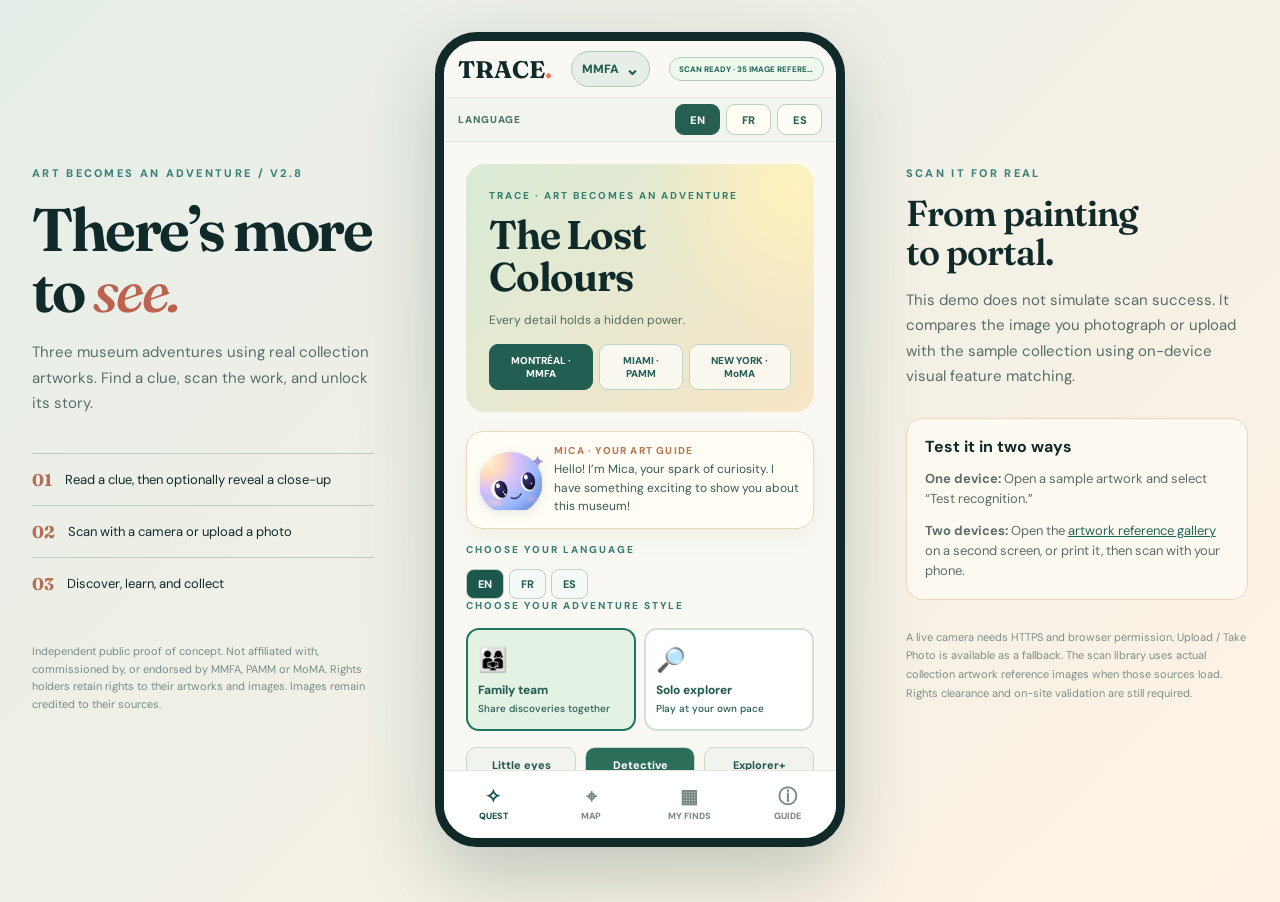
==== commit acd151c2: "Add November museum multi-angle references for Altmejd and Rodin" ====
--- a/index.html
+++ b/index.html
@@ -1,5 +1,5 @@
 <!doctype html><html lang="en"><head><meta charset="utf-8"><meta name="viewport" content="width=device-width,initial-scale=1,viewport-fit=cover"><meta name="theme-color" content="#102a2a"><title>TRACE • Art Adventures (v2.8)</title><meta name="description" content="Art is meant to be explored. Discover artworks with Mica through playful museum adventures."><link rel="canonical" href="https://jamesbenja.github.io/trace-museum-demo/"><meta property="og:type" content="website"><meta property="og:site_name" content="TRACE"><meta property="og:title" content="TRACE | Art is meant to be explored"><meta property="og:description" content="Art is meant to be explored. Discover artworks with Mica through playful museum adventures."><meta property="og:url" content="https://jamesbenja.github.io/trace-museum-demo/"><meta property="og:image" content="https://jamesbenja.github.io/trace-museum-demo/trace-social-preview-starry-night.jpg"><meta property="og:image:secure_url" content="https://jamesbenja.github.io/trace-museum-demo/trace-social-preview-starry-night.jpg"><meta property="og:image:type" content="image/jpeg"><meta property="og:image:width" content="1200"><meta property="og:image:height" content="630"><meta property="og:image:alt" content="Mica flying into a luminous swirling starry-night painting, with the TRACE title and Art is meant to be explored tagline."><meta name="twitter:card" content="summary_large_image"><meta name="twitter:title" content="TRACE | Art is meant to be explored"><meta name="twitter:description" content="Art is meant to be explored. Discover artworks with Mica through playful museum adventures."><meta name="twitter:image" content="https://jamesbenja.github.io/trace-museum-demo/trace-social-preview-starry-night.jpg"><style>@import url('https://fonts.googleapis.com/css2?family=DM+Sans:wght@400;500;600;700;800&family=Fraunces:opsz,wght@9..144,500..700&display=swap');
-:root{--black:#102a2a;--deep:#1a524a;--sage:#dceddd;--lime:#daf0cb;--paper:#faf8f3;--line:#e5e4db;--rust:#ec795f;--muted:#6a7b78;--gold:#ffdc99;--white:#fff}*{box-sizing:border-box}body{background:linear-gradient(135deg,#e5eee8 0,#fff2e4 100%);color:var(--black);font-family:'DM Sans',Arial,sans-serif;margin:0}button,input{font:inherit}button{cursor:pointer;border:0}button:focus-visible,a:focus-visible{outline:3px solid #ffad58;outline-offset:3px}a{color:var(--deep)}.website{max-width:1470px;min-height:100vh;padding:32px 32px 55px;margin:auto;display:grid;grid-template-columns:minmax(0,1fr) 410px minmax(0,1fr);gap:5%;align-items:center}.marketing h1{font:650 clamp(46px,4.7vw,83px)/1.02 'Fraunces',Georgia,serif;letter-spacing:-2.5px;margin:19px 0}.marketing em{font-weight:500;color:#bc624f}.marketing p,.right p{color:#586e69;line-height:1.7;font-size:15px;max-width:420px}.eyebrow{font-size:11px;letter-spacing:2.3px;color:#3b8074;font-weight:800}.how{margin-top:36px}.how div{font-size:13px;border-top:1px solid #b7cec0;padding:15px 0;display:flex;gap:13px;align-items:center}.how span{font:700 17px 'Fraunces',serif;color:#b56d52}.market-foot{color:#748e87;font-size:11px;line-height:1.6;margin-top:34px}.right h2{font:600 36px/1.1 'Fraunces',Georgia,serif;letter-spacing:-1px;margin:14px 0}.sideCard{background:#fffaf1;border:1px solid #e9d8be;border-radius:16px;padding:17px 18px;margin:28px 0}.sideCard p{font-size:13px;margin:12px 0 0;line-height:1.55}.right .fine{font-size:11px;color:#7c8f88}.phone{max-width:410px;width:100%;height:min(815px,95vh);min-height:650px;background:var(--paper);border:9px solid var(--black);border-radius:42px;position:relative;box-shadow:0 30px 75px #224b4040;display:flex;flex-direction:column;overflow:hidden}.top{height:57px;padding:0 21px;border-bottom:1px solid var(--line);flex:0 0 auto;display:flex;align-items:center;justify-content:space-between}.logo{font:700 24px 'Fraunces',serif;background:transparent;color:var(--black);padding:0}.logo span{color:var(--rust)}.status{border-radius:99px;border:1px solid #b6cbbf;padding:6px 9px;color:#276559;font-size:9px;font-weight:800;letter-spacing:.8px}.status.ready{background:#edf9ed}.panel{flex:1;overflow-y:auto;overscroll-behavior:contain;scrollbar-width:thin}.tabs{height:68px;border-top:1px solid var(--line);background:#fff;flex:0 0 auto;display:flex}.tabs button{flex:1;background:none;color:#778784;font-size:10px;font-weight:800;display:flex;flex-direction:column;align-items:center;justify-content:center;gap:3px;letter-spacing:.4px}.tabs button span{font-size:22px;line-height:1.1}.tabs .selected{color:var(--deep)}.padding{padding:22px 23px 30px}.hero{background:var(--lime);padding:26px 24px 25px;position:relative;overflow:hidden}.hero .mini{font-size:10px;letter-spacing:1.9px;font-weight:800;color:#377265}.hero h2{font:640 42px/1.01 'Fraunces',Georgia,serif;letter-spacing:-1.2px;max-width:230px;margin:13px 0 10px;position:relative;z-index:1}.hero p{font-size:12px;color:#3e665c;max-width:230px;line-height:1.6;position:relative;z-index:1;margin:0}.hero .sun{position:absolute;right:-33px;top:29px;border:15px solid #e2bf68;border-radius:50%;height:178px;width:178px;opacity:.7}.hero .leaf{position:absolute;background:#e97e63;border-radius:68% 25% 64% 31%;width:72px;height:120px;transform:rotate(40deg);right:25px;bottom:-27px}.venueSelect{display:flex;gap:6px;margin:14px 0 0}.venueSelect button{padding:9px 12px;background:#ffffffb0;border:1px solid #bcd7c2;border-radius:9px;color:#245f57;font-weight:800;font-size:10px}.venueSelect button.chosen{background:#225f52;color:white;border-color:#225f52}.progressline{display:flex;justify-content:space-between;gap:10px;color:#6e7c77;font-size:11px;font-weight:800;margin-bottom:8px}.meter{height:7px;background:#e1e9dc;border-radius:30px;overflow:hidden;margin-bottom:24px}.meter span{height:100%;display:block;background:#296d5d;border-radius:30px;transition:width .2s}.sectiontitle{font:640 28px/1.13 'Fraunces',serif;letter-spacing:-.6px;margin:11px 0 10px}.sub{font-size:12px;color:#677973;line-height:1.65;margin:0 0 17px}.button{font-size:13px;font-weight:800;color:white;background:var(--deep);padding:14px 13px;min-height:46px;border-radius:13px;width:100%;display:flex;align-items:center;justify-content:center;gap:7px}.button.ghost{color:var(--deep);background:#e3f0e9}.button.outline{color:var(--deep);background:#fff;border:1px solid #b7cbc0}.button.pink{background:var(--rust);color:#192e2c}.button:disabled{opacity:.55;cursor:default}.button + .button{margin-top:9px}.chapter{background:#fff;border:1px solid var(--line);border-radius:17px;padding:16px;box-shadow:0 8px 17px #274d3710}.chapter small{font-size:10px;letter-spacing:1.3px;color:#277468;font-weight:800}.chapter h3{font:640 24px/1.15 'Fraunces',serif;margin:9px 0 8px}.chapter p{font-size:12px;line-height:1.55;color:#586c65;margin:0}.clueImage{height:200px;border-radius:15px;position:relative;overflow:hidden;background:#ddd;margin:15px 0}.clueImage img{width:100%;height:100%;object-fit:cover;transform:scale(1.85);display:block}.clueImage span{position:absolute;left:10px;bottom:10px;padding:7px 9px;background:#102a2ae3;color:white;border-radius:7px;font-size:10px}.stepTag{font-size:10px;font-weight:800;color:#357969;letter-spacing:1.4px}.hint{border:1px solid #ebd6ab;background:#fff3df;border-radius:12px;padding:12px;margin:14px 0;font-size:12px;line-height:1.6;color:#725d37}.photoTile{width:100%;height:210px;object-fit:cover;border-radius:15px;display:block;background:#cedbd3}.description{background:#f3ecdf;border-radius:14px;padding:16px;margin:17px 0;font-size:12px;line-height:1.7;color:#415b53}.description strong{color:#234c42}.answers button{display:flex;gap:12px;width:100%;border:1px solid #dce2da;border-radius:12px;background:white;text-align:left;margin-top:8px;padding:13px 14px;font-size:12px;font-weight:700;line-height:1.5}.answers button span{color:#398678}.answers button:hover{border-color:#257262}.error{color:#a24d42;font-size:12px;line-height:1.5}.success{border-radius:17px;background:#e0f1d9;padding:27px 20px;text-align:center;margin-bottom:17px}.success i{font-size:45px;font-style:normal}.success h2{font:650 36px 'Fraunces',serif;line-height:1.1;margin:13px 0}.success p{font-size:12px;line-height:1.6;color:#456457}.grid{display:grid;grid-template-columns:repeat(2,1fr);gap:10px;margin:14px 0}.tile{border:1px solid var(--line);background:white;border-radius:12px;overflow:hidden;position:relative}.tile img{width:100%;height:145px;object-fit:cover;display:block}.tile div{padding:8px 9px;font-size:10px;font-weight:800}.tile.locked{opacity:.40}.tiny{font-size:10px;color:#859187;line-height:1.55;margin-top:13px}.scanner{background:#132a29;min-height:100%;display:flex;flex-direction:column;color:white}.scanTop{display:flex;justify-content:space-between;padding:15px 18px;align-items:center}.scanTop h3{font:600 22px 'Fraunces',serif;margin:0}.xBtn{border:1px solid #ffffff50;background:#ffffff1f;color:white;border-radius:50%;height:32px;width:32px}.scanViewport{position:relative;width:100%;aspect-ratio:4/5;max-height:440px;overflow:hidden;background:#263b3b;display:flex;align-items:center;justify-content:center}.scanViewport video{width:100%;height:100%;object-fit:cover}.scanViewport .reticle{pointer-events:none;position:absolute;inset:14% 12%;border:2px solid #fbe2acaa;border-radius:18px;box-shadow:0 0 0 500px #0c23255a}.reticle::before{content:'CENTER THE ARTWORK INSIDE THE FRAME';position:absolute;bottom:-29px;left:0;width:100%;font-size:9px;letter-spacing:1px;text-align:center;color:#ffefc8;font-weight:800}.scanBottom{padding:17px;display:flex;flex-direction:column;gap:10px;align-items:center}.shutter{height:68px;width:68px;background:white;border:7px solid #cfded7;box-shadow:0 0 0 4px #fff4;border-radius:50%}.shutter:disabled{opacity:.5}.scanBottom .button{max-width:280px;background:#335951;color:white;border:1px solid #67877b}.scannerNote{font-size:11px;color:#c8dcd6;line-height:1.55;text-align:center;max-width:300px;margin:6px auto}.loading{display:flex;flex-direction:column;align-items:center;justify-content:center;padding:60px 22px;text-align:center}.loading h2{font:640 25px 'Fraunces',serif}.loading p{font-size:12px;color:var(--muted);line-height:1.6}.spinner{width:34px;height:34px;border:4px solid #dde6dd;border-top-color:#286a56;border-radius:50%;animation:spin 1s linear infinite}@keyframes spin{to{transform:rotate(360deg)}}.scanResult{padding:25px 22px}.resultPreview{width:100%;max-height:235px;object-fit:cover;border-radius:12px}.resultStamp{font-size:11px;font-weight:800;color:#2b7560;letter-spacing:1px}.scanResult h2{font:650 30px 'Fraunces',serif;margin:8px 0}.scanResult p{font-size:12px;color:#5b6f69;line-height:1.7}.quality{font-size:10px;color:#729388;background:#e6f2e7;border-radius:8px;padding:8px;display:block;margin:9px 0 18px}.sampleWall{display:flex;gap:11px;overflow-x:auto;margin:15px -23px;padding:0 23px 12px;scroll-snap-type:x mandatory}.sample{min-width:142px;width:142px;border:1px solid #d8dfd6;border-radius:13px;overflow:hidden;background:white;scroll-snap-align:start}.sample img{width:100%;height:160px;object-fit:cover;display:block}.sample div{padding:9px;font-size:11px;font-weight:800}.sample button{background:var(--sage);font-size:10px;padding:10px 8px;width:100%;color:#236256;font-weight:800}.photoThumb{height:125px;object-fit:cover;border-radius:8px;width:100%;display:block;margin-top:9px}.privacy{margin-top:14px;border-top:1px solid #d8e3da;padding-top:14px;font-size:11px;color:#73827b;line-height:1.6}input[type=file]{position:absolute;clip:rect(0,0,0,0);width:1px;height:1px;overflow:hidden}.fileTrigger{display:block;text-align:center;cursor:pointer;font-size:13px;font-weight:800;padding:12px;border:1px solid #bfd2c9;border-radius:12px;background:#eef6ec;color:#1c6a5b}.fileTrigger.dark{background:#284e4a;border-color:#537e72;color:white;width:100%;max-width:280px}.hide{display:none!important}
+:root{--black:#102a2a;--deep:#1a524a;--sage:#dceddd;--lime:#daf0cb;--paper:#faf8f3;--line:#e5e4db;--rust:#ec795f;--muted:#6a7b78;--gold:#ffdc99;--white:#fff}*{box-sizing:border-box}body{background:linear-gradient(135deg,#e5eee8 0,#fff2e4 100%);color:var(--black);font-family:'DM Sans',Arial,sans-serif;margin:0}button,input{font:inherit}button{cursor:pointer;border:0}button:focus-visible,a:focus-visible{outline:3px solid #ffad58;outline-offset:3px}a{color:var(--deep)}.website{max-width:1470px;min-height:100vh;padding:32px 32px 55px;margin:auto;display:grid;grid-template-columns:minmax(0,1fr) 410px minmax(0,1fr);gap:5%;align-items:center}.marketing h1{font:650 clamp(46px,4.7vw,83px)/1.02 'Fraunces',Georgia,serif;letter-spacing:-2.5px;margin:19px 0}.marketing em{font-weight:500;color:#bc624f}.marketing p,.right p{color:#586e69;line-height:1.7;font-size:15px;max-width:420px}.eyebrow{font-size:11px;letter-spacing:2.3px;color:#3b8074;font-weight:800}.how{margin-top:36px}.how div{font-size:13px;border-top:1px solid #b7cec0;padding:15px 0;display:flex;gap:13px;align-items:center}.how span{font:700 17px 'Fraunces',serif;color:#b56d52}.market-foot{color:#748e87;font-size:11px;line-height:1.6;margin-top:34px}.right h2{font:600 36px/1.1 'Fraunces',Georgia,serif;letter-spacing:-1px;margin:14px 0}.sideCard{background:#fffaf1;border:1px solid #e9d8be;border-radius:16px;padding:17px 18px;margin:28px 0}.sideCard p{font-size:13px;margin:12px 0 0;line-height:1.55}.right .fine{font-size:11px;color:#7c8f88}.phone{max-width:410px;width:100%;height:min(815px,95vh);min-height:650px;background:var(--paper);border:9px solid var(--black);border-radius:42px;position:relative;box-shadow:0 30px 75px #224b4040;display:flex;flex-direction:column;overflow:hidden}.top{height:57px;padding:0 21px;border-bottom:1px solid var(--line);flex:0 0 auto;display:flex;align-items:center;justify-content:space-between}.logo{font:700 24px 'Fraunces',serif;background:transparent;color:var(--black);padding:0}.logo span{color:var(--rust)}.status{border-radius:99px;border:1px solid #b6cbbf;padding:6px 9px;color:#276559;font-size:9px;font-weight:800;letter-spacing:.8px}.status.ready{background:#edf9ed}.panel{flex:1;overflow-y:auto;overscroll-behavior:contain;scrollbar-width:thin}.tabs{height:68px;border-top:1px solid var(--line);background:#fff;flex:0 0 auto;display:flex}.tabs button{flex:1;background:none;color:#778784;font-size:10px;font-weight:800;display:flex;flex-direction:column;align-items:center;justify-content:center;gap:3px;letter-spacing:.4px}.tabs button span{font-size:22px;line-height:1.1}.tabs .selected{color:var(--deep)}.padding{padding:22px 23px 30px}.hero{background:var(--lime);padding:26px 24px 25px;position:relative;overflow:hidden}.hero .mini{font-size:10px;letter-spacing:1.9px;font-weight:800;color:#377265}.hero h2{font:640 42px/1.01 'Fraunces',Georgia,serif;letter-spacing:-1.2px;max-width:230px;margin:13px 0 10px;position:relative;z-index:1}.hero p{font-size:12px;color:#3e665c;max-width:230px;line-height:1.6;position:relative;z-index:1;margin:0}.hero .sun{position:absolute;right:-33px;top:29px;border:15px solid #e2bf68;border-radius:50%;height:178px;width:178px;opacity:.7}.hero .leaf{position:absolute;background:#e97e63;border-radius:68% 25% 64% 31%;width:72px;height:120px;transform:rotate(40deg);right:25px;bottom:-27px}.venueSelect{display:flex;gap:6px;margin:14px 0 0}.venueSelect button{padding:9px 12px;background:#ffffffb0;border:1px solid #bcd7c2;border-radius:9px;color:#245f57;font-weight:800;font-size:10px}.venueSelect button.chosen{background:#225f52;color:white;border-color:#225f52}.progressline{display:flex;justify-content:space-between;gap:10px;color:#6e7c77;font-size:11px;font-weight:800;margin-bottom:8px}.meter{height:7px;background:#e1e9dc;border-radius:30px;overflow:hidden;margin-bottom:24px}.meter span{height:100%;display:block;background:#296d5d;border-radius:30px;transition:width .2s}.sectiontitle{font:640 28px/1.13 'Fraunces',serif;letter-spacing:-.6px;margin:11px 0 10px}.sub{font-size:12px;color:#677973;line-height:1.65;margin:0 0 17px}.button{font-size:13px;font-weight:800;color:white;background:var(--deep);padding:14px 13px;min-height:46px;border-radius:13px;width:100%;display:flex;align-items:center;justify-content:center;gap:7px}.button.ghost{color:var(--deep);background:#e3f0e9}.button.outline{color:var(--deep);background:#fff;border:1px solid #b7cbc0}.button.pink{background:var(--rust);color:#192e2c}.button:disabled{opacity:.55;cursor:default}.button + .button{margin-top:9px}.chapter{background:#fff;border:1px solid var(--line);border-radius:17px;padding:16px;box-shadow:0 8px 17px #274d3710}.chapter small{font-size:10px;letter-spacing:1.3px;color:#277468;font-weight:800}.chapter h3{font:640 24px/1.15 'Fraunces',serif;margin:9px 0 8px}.chapter p{font-size:12px;line-height:1.55;color:#586c65;margin:0}.clueImage{height:200px;border-radius:15px;position:relative;overflow:hidden;background:#ddd;margin:15px 0}.clueImage img{width:100%;height:100%;object-fit:cover;transform:scale(1.85);display:block}.clueImage span{position:absolute;left:10px;bottom:10px;padding:7px 9px;background:#102a2ae3;color:white;border-radius:7px;font-size:10px}.stepTag{font-size:10px;font-weight:800;color:#357969;letter-spacing:1.4px}.hint{border:1px solid #ebd6ab;background:#fff3df;border-radius:12px;padding:12px;margin:14px 0;font-size:12px;line-height:1.6;color:#725d37}.photoTile{width:100%;height:210px;object-fit:cover;border-radius:15px;display:block;background:#cedbd3}.description{background:#f3ecdf;border-radius:14px;padding:16px;margin:17px 0;font-size:12px;line-height:1.7;color:#415b53}.description strong{color:#234c42}.answers button{display:flex;gap:12px;width:100%;border:1px solid #dce2da;border-radius:12px;background:white;text-align:left;margin-top:8px;padding:13px 14px;font-size:12px;font-weight:700;line-height:1.5}.answers button span{color:#398678}.answers button:hover{border-color:#257262}.error{color:#a24d42;font-size:12px;line-height:1.5}.success{border-radius:17px;background:#e0f1d9;padding:27px 20px;text-align:center;margin-bottom:17px}.success i{font-size:45px;font-style:normal}.success h2{font:650 36px 'Fraunces',serif;line-height:1.1;margin:13px 0}.success p{font-size:12px;line-height:1.6;color:#456457}.grid{display:grid;grid-template-columns:repeat(2,1fr);gap:10px;margin:14px 0}.tile{border:1px solid var(--line);background:white;border-radius:12px;overflow:hidden;position:relative}.tile img{width:100%;height:145px;object-fit:cover;display:block}.tile div{padding:8px 9px;font-size:10px;font-weight:800}.tile.locked{opacity:.40}.tiny{font-size:10px;color:#859187;line-height:1.55;margin-top:13px}.scanner{background:#132a29;min-height:100%;display:flex;flex-direction:column;color:white}.scanTop{display:flex;justify-content:space-between;padding:15px 18px;align-items:center}.scanTop h3{font:600 22px 'Fraunces',serif;margin:0}.xBtn{border:1px solid #ffffff50;background:#ffffff1f;color:white;border-radius:50%;height:32px;width:32px}.scanViewport{position:relative;width:100%;aspect-ratio:4/5;max-height:440px;overflow:hidden;background:#263b3b;display:flex;align-items:center;justify-content:center}.scanViewport video{width:100%;height:100%;object-fit:cover}.scanViewport .reticle{pointer-events:none;position:absolute;inset:14% 12%;border:2px solid #fbe2acaa;border-radius:18px;box-shadow:0 0 0 500px #0c23255a}.reticle::before{content:'CENTER THE ARTWORK INSIDE THE FRAME';position:absolute;bottom:-29px;left:0;width:100%;font-size:9px;letter-spacing:1px;text-align:center;color:#ffefc8;font-weight:800}.scanBottom{padding:17px;display:flex;flex-direction:column;gap:10px;align-items:center}.shutter{height:68px;width:68px;background:white;border:7px solid #cfded7;box-shadow:0 0 0 4px #fff4;border-radius:50%}.shutter:disabled{opacity:.5}.scanBottom .button{max-width:280px;background:#335951;color:white;border:1px solid #67877b}.scannerNote{font-size:11px;color:#c8dcd6;line-height:1.55;text-align:center;max-width:300px;margin:6px auto}.loading{display:flex;flex-direction:column;align-items:center;justify-content:center;padding:60px 22px;text-align:center}.loading h2{font:640 25px 'Fraunces',serif}.loading p{font-size:12px;color:var(--muted);line-height:1.6}.spinner{width:34px;height:34px;border:4px solid #dde6dd;border-top-color:#286a56;border-radius:50%;animation:spin 1s linear infinite}@keyframes spin{to{transform:rotate(360deg)}}.scanResult{padding:25px 22px}.resultPreview{width:100%;max-height:235px;object-fit:cover;border-radius:12px}.resultStamp{font-size:11px;font-weight:800;color:#2b7560;letter-spacing:1px}.scanResult h2{font:650 30px 'Fraunces',serif;margin:8px 0}.scanResult p{font-size:12px;color:#5b6f69;line-height:1.7}.quality{font-size:10px;color:#729388;background:#e6f2e7;border-radius:8px;padding:8px;display:block;margin:9px 0 18px}.sampleWall{display:flex;gap:11px;overflow-x:auto;margin:15px -23px;padding:0 23px 12px;scroll-snap-type:x mandatory}.sample{min-width:142px;width:142px;border:1px solid #d8dfd6;border-radius:13px;overflow:hidden;background:white;scroll-snap-align:start}.sample img{width:100%;height:160px;object-fit:cover;display:block}.sample div{padding:9px;font-size:11px;font-weight:800}.sample button{background:var(--sage);font-size:10px;padding:10px 8px;width:100%;color:#236256;font-weight:800}.photoThumb{height:125px;object-fit:cover;border-radius:8px;width:100%;display:block;margin-top:9px}.privacy{margin-top:14px;border-top:1px solid #d8e3da;padding-top:14px;font-size:11px;color:#73827b;line-height:1.6}input[type=file]{position:absolute;clip:rect(0,0,0,0);width:1px;height:1px;overflow:hidden}.scanPhotoActions{display:flex;gap:8px;width:100%;max-width:300px}.scanPhotoActions>label{flex:1;min-width:0;display:flex;align-items:center;justify-content:center;min-height:46px;font-size:12px;padding:9px 7px;cursor:pointer}.scanPhotoActions .fileTrigger.dark{max-width:none;width:auto}.scanPhotoActions label:focus-within{outline:3px solid #ffd58f;outline-offset:2px}.scanPhotoActions.tq-photo-button{max-width:none}.scanPhotoActions.tq-photo-button>label{padding:12px 7px;text-align:center}.fileTrigger{display:block;text-align:center;cursor:pointer;font-size:13px;font-weight:800;padding:12px;border:1px solid #bfd2c9;border-radius:12px;background:#eef6ec;color:#1c6a5b}.fileTrigger.dark{background:#284e4a;border-color:#537e72;color:white;width:100%;max-width:280px}.hide{display:none!important}
 @media(max-width:1050px){.website{grid-template-columns:minmax(0,1fr) 410px;gap:30px}.right{display:none}}@media(max-width:730px){body{background:var(--paper)}.website{padding:0;display:block;min-height:100vh}.marketing,.right{display:none}.phone{border:0;border-radius:0;max-width:100%;width:100%;height:100dvh;min-height:550px;box-shadow:none}.clueImage{height:230px}.scanViewport{max-height:calc(100dvh - 265px)}.photoTile{height:235px}}@media(prefers-reduced-motion:reduce){.spinner{animation:none}}
 
 .sourceLink{display:block;text-align:center;font-size:10px;padding:8px;color:#3d7065;background:#fff;text-decoration:underline}.sourceCard{background:#fff;border:1px solid #deded8;border-radius:15px;margin:16px 0;overflow:hidden}.sourceCard>img{display:block;width:100%;max-height:320px;object-fit:contain;background:#f2efe7}.sourceCard>div{padding:15px}.sourceCard p{font-size:12px;color:#6b7d74}.sourceCard a{font-size:12px}.sourceCard .button{margin-top:12px}.refRow{display:flex;justify-content:space-between;align-items:center;border-bottom:1px solid #e3e3df;padding:13px 0;gap:8px}.refRow span{font-size:11px;line-height:1.6}.refRow small{display:block;color:#778e85;font-size:9px}.refUpload{position:relative;display:block;background:#e0ede4;border-radius:7px;padding:8px;color:#315f51;font-size:9px;white-space:nowrap;cursor:pointer}.sample button:disabled{opacity:.45;cursor:not-allowed}
@@ -138,7 +138,7 @@
 .trace-language-bar button.active{background:#265f50;color:#fff;border-color:#265f50}
 .trace-language-bar button:focus-visible{outline:3px solid #e9ac72;outline-offset:2px}
 @media(max-width:375px){.trace-language-bar{gap:4px;padding:5px 9px}.trace-language-bar button{min-width:41px}}
-</style><link rel="stylesheet" href="trace-v1.css?v=7"><link rel="stylesheet" href="trace-detail-reveal.css?v=1"><link rel="stylesheet" href="trace-welcome.css?v=1"><link rel="stylesheet" href="trace-coop.css?v=3"><link rel="stylesheet" href="trace-bonus.css?v=1"><link rel="stylesheet" href="trace-extra.css?v=3"><link rel="stylesheet" href="trace-pamm-games.css?v=1"><link rel="stylesheet" href="trace-mmfa-games.css?v=3"><link rel="stylesheet" href="trace-moma-games.css?v=5"><link rel="stylesheet" href="trace-routing.css?v=4"><link rel="stylesheet" href="trace-wayfinder.css?v=8"><link rel="stylesheet" href="trace-auth.css?v=4"><link rel="stylesheet" href="trace-mica.css?v=3"></head>
+</style><link rel="stylesheet" href="trace-v1.css?v=7"><link rel="stylesheet" href="trace-detail-reveal.css?v=1"><link rel="stylesheet" href="trace-welcome.css?v=1"><link rel="stylesheet" href="trace-coop.css?v=3"><link rel="stylesheet" href="trace-bonus.css?v=1"><link rel="stylesheet" href="trace-extra.css?v=3"><link rel="stylesheet" href="trace-pamm-games.css?v=1"><link rel="stylesheet" href="trace-mmfa-games.css?v=3"><link rel="stylesheet" href="trace-moma-games.css?v=5"><link rel="stylesheet" href="trace-routing.css?v=4"><link rel="stylesheet" href="trace-wayfinder.css?v=8"><link rel="stylesheet" href="trace-auth.css?v=4"><link rel="stylesheet" href="trace-mica.css?v=3"><link rel="stylesheet" href="trace-tablet.css?v=1"></head>
 <body>
 <div class="website">
   <aside class="marketing"><div class="eyebrow">ART BECOMES AN ADVENTURE / V2.8</div><h1>There’s more<br>to <em>see.</em></h1><p>Three museum adventures using real collection artworks. Find a clue, scan the work, and unlock its story.</p><div class="how"><div><span>01</span> Read a clue, then optionally reveal a close-up</div><div><span>02</span> Scan with a camera or upload a photo</div><div><span>03</span> Discover, learn, and collect</div></div><div class="market-foot">Independent public proof of concept. Not affiliated with, commissioned by, or endorsed by MMFA, PAMM or MoMA. Rights holders retain rights to their artworks and images. Images remain credited to their sources.</div></aside>
@@ -156,7 +156,7 @@
 </div><div class="panel" id="view"><div class="loading"><div class="spinner"></div><h2>Preparing the collection...</h2><p>All artwork matching happens privately on your device.</p></div></div><nav class="tabs"><button data-tab="quest" class="selected"><span>✧</span>QUEST</button><button data-tab="map"><span>⌖</span>MAP</button><button data-tab="album"><span>▦</span>MY FINDS</button><button data-tab="guide"><span>ⓘ</span>GUIDE</button><button data-tab="museum"><span>▤</span>MUSEUM</button></nav></main>
   <aside class="right"><div class="eyebrow">SCAN IT FOR REAL</div><h2>From painting<br>to portal.</h2><p>This demo does not simulate scan success. It compares the image you photograph or upload with the sample collection using on-device visual feature matching.</p><div class="sideCard"><strong>Test it in two ways</strong><p><b>One device:</b> Open a sample artwork and select “Test recognition.”</p><p><b>Two devices:</b> Open the <button class="sideLink" data-action="targets">artwork reference gallery</button> on a second screen, or print it, then scan with your phone.</p></div><p class="fine">A live camera needs HTTPS and browser permission. Upload / Take Photo is available as a fallback. The scan library uses actual collection artwork reference images when those sources load. Rights clearance and on-site validation are still required.</p></aside>
 </div>
-<script src="trace-moma-data.js?v=1"></script><script src="trace-gallery-signatures.js?v=3"></script><script>/* TRACE artwork recognition proof of concept. Runs entirely in the browser.
+<script src="trace-moma-data.js?v=1"></script><script src="trace-gallery-signatures.js?v=4"></script><script>/* TRACE artwork recognition proof of concept. Runs entirely in the browser.
  * Harris-style local interest points + orientation-normalized binary comparisons,
  * nearest-neighbor Hamming matching + scale/rotation consensus (similarity RANSAC).
  * Closed-set only: museum collection images available in the current demo. Not arbitrary art.
@@ -411,7 +411,7 @@
   // Museum switch / manifest refresh can arrive before the global index has
   // finished rebuilding. Rebuild this museum's ready source images on demand
   // rather than permanently failing a valid visitor scan.
-  const available=ALL.filter(a=>museumIds.has(a.id)&&a.reference);
+  const available=ALL.filter(a=>museumIds.has(a.id)&&scanReferenceAvailable(a));
   if(available.length){
    const localRefs=await prepareLibrary(available);
    if(localRefs.length){
@@ -559,7 +559,7 @@
 function save(){try{saved.lang=state.lang;saved.museumConfig=state.museumConfig;saved.rooms=state.rooms;saved.venue=state.venue;saved[state.venue]={current:state.current,stage:state.stage,found:state.found,hints:state.hints,photos:state.photos};localStorage.setItem(STORAGE,JSON.stringify(saved))}catch(e){console.warn('Local storage full',e)}}
 const button=(txt,act,klass='')=>`<button class="button ${klass}" data-action="${act}">${txt}</button>`;
 const progress=()=>`<div class="progressline"><span>YOUR ${state.venue.toUpperCase()} ADVENTURE</span><span>${state.found.length} / ${A.length} discoveries</span></div><div class="meter"><span style="width:${100*state.found.length/A.length}%"></span></div>`;
-const photoInput=(dark=false)=>`<label class="fileTrigger ${dark?'dark':''}">📷 Take / Upload Photo<input type="file" id="scanUpload" accept="image/*" capture="environment"></label>`;
+const photoInput=(dark=false)=>`<div class="scanPhotoActions" role="group" aria-label="Camera photo options"><label class="fileTrigger ${dark?'dark':''}">▣ Choose Existing Photo<input type="file" id="scanUpload" accept="image/*" aria-label="Choose existing artwork photo from Photos or Files"></label><label class="fileTrigger ${dark?'dark':''}">📷 Take Photo<input type="file" id="scanCamera" accept="image/*" capture="environment" aria-label="Take a new artwork photo"></label></div>`;
 const img=a=>a.asset||a.source;
 const LOCAL_ART={'mmfa-marrel':'artworks/mmfa-marrel.jpg','mmfa-witte':'artworks/mmfa-witte.jpg','pamm-masks':'artworks/pamm-masks.jpg','pamm-delano':'artworks/pamm-delano.jpg','pamm-grid':'artworks/pamm-grid.jpg'};
 const missingImage=event=>{const image=event.target;image.onerror=null;image.style.display='none';const area=image.parentElement;if(area && !area.querySelector('.missing-image')){const p=document.createElement('div');p.className='missing-image';p.textContent='Image reference unavailable · open the museum record';area.prepend(p)}};
@@ -851,8 +851,9 @@
  '<div class="tq-capture-zone">'+
  (photo?'<img src="'+escapeHTML(photo)+'" alt="Your own photo, without the museum reference"><span>YOUR PHOTO · READY TO CHECK</span>':'<div class="tq-placeholder"><b aria-hidden="true">⌾</b><strong>YOUR PHOTO GOES HERE</strong><small>No museum artwork preview yet</small></div>')+
  '</div>'+
- '<label class="tv-one-photo tq-photo-button"><span>⌾ '+(photo?'Retake or replace your photo':'Take or choose a photo')+'</span>'+
- '<input type="file" accept="image/*" capture="environment" data-guess-photo aria-label="Photograph the artwork you think matches the clue"></label>'+
+ '<div class="scanPhotoActions tq-photo-button" role="group" aria-label="Artwork photo options">'+
+ '<label class="tv-one-photo"><span>▣ Choose Existing Photo</span><input type="file" accept="image/*" data-guess-photo aria-label="Choose artwork photo from Photos or Files"></label>'+
+ '<label class="tv-one-photo"><span>📷 Take Photo</span><input type="file" accept="image/*" capture="environment" data-guess-photo aria-label="Take a new artwork photo"></label></div>'+
  (photo?button('Reveal match to check my photo','photo-compare'):'<p class="t1-small">Take a picture first to unlock the side-by-side visual check. This work does not yet have calibrated automatic recognition.</p>')+
  '<p class="t1-small">No photography permitted? Camera unavailable? You can use the optional visual-only fallback instead.</p>'+
  button('Camera not working? Compare without a photo','manual-review','outline')+
@@ -999,7 +1000,7 @@
 function action(key){if(key.startsWith('sample:')){if(window.TRACE_DISPLAY&&!window.TRACE_DISPLAY.isActive(key.slice(7)))return;return sample(key.slice(7))}switch(key){case 'venue-picker':showMuseumPicker(true);break;case 'venue-close':showMuseumPicker(false);break;case 'start':stage('clue');break;case 'review-resume':v9CloseReview('quest');break;case 'review-back':v9CloseReview('album');break;case 'review-prev':v9ChangeReview(-1);break;case 'review-next':v9ChangeReview(1);break;case 'review-map':if(state.reviewId){state.mapFocusId=state.reviewId;state.tab='map';document.querySelectorAll('.tabs button').forEach(b=>b.classList.toggle('selected',b.dataset.tab==='map'));render()}break;case 'review-return-map':if(state.reviewId){state.tab='album';document.querySelectorAll('.tabs button').forEach(b=>b.classList.toggle('selected',b.dataset.tab==='album'));render()}break;case 'v7-story':stage('found');break;case 'v7-puzzle':state.quizError=false;stage('puzzle');break;case 'v7-save':v7SavePassport();break;case 'v7-narrate':v7Narrate();break;case 'scan':startCamera();break;case 'photo-quest':stopCamera();state.stage='photoquest';render();break;case 'photo-compare':if(state.stage==='photoquest'&&state.scanImage){state.stage='manualreview';render()}break;case 'shutter':capture();break;case 'close':stopCamera();stage('clue');break;case 'accept':accept();break;case 'manual-review':stopCamera();state.stage='manualreview';render();break;case 'manual-accept':manualAccept();break;case 'hint':if(!state.hints.includes(A[state.current].id))state.hints.push(A[state.current].id);save();render();break;case 'next':next();break;case 'reset':reset();break;case 'share':share();break;case 'album':case 'guide':case 'quest':case 'targets':case 'museum':case 'map':tab(key);break}}
 document.addEventListener('click',e=>{const review=e.target.closest('[data-review-work]'),reviewAnswer=e.target.closest('[data-review-answer]');if(review){v9OpenReview(review.dataset.reviewWork);return}if(reviewAnswer){v9ReviewAnswer(Number(reviewAnswer.dataset.reviewAnswer));return}const map=e.target.closest('[data-map-choice]');if(map){state.mapFocusId=map.dataset.mapChoice;render();return}const p=e.target.closest('[data-v7puzzle]'),lang=e.target.closest('[data-lang]'),toggle=e.target.closest('[data-museum-toggle]');if(p){v7SelectPuzzle(Number(p.dataset.v7puzzle));return}if(lang){if(window.TRACE_I18N)window.TRACE_I18N.setLanguage(lang.dataset.lang);else{state.lang=lang.dataset.lang;save();render()}return}if(toggle){const id=toggle.dataset.museumToggle;state.museumConfig[id]=state.museumConfig[id]===false?true:false;save();render();return}const v=e.target.closest('[data-venue]'),s=e.target.closest('[data-sample]'),a=e.target.closest('[data-answer]'),t=e.target.closest('[data-tab]'),b=e.target.closest('[data-action]');if(v)setVenue(v.dataset.venue);else if(s)sample(s.dataset.sample);else if(a)answer(Number(a.dataset.answer));else if(t)tab(t.dataset.tab);else if(b)action(b.dataset.action)});
 document.addEventListener('keydown',e=>{if(e.key==='Escape'&&el('venuePicker')&&!el('venuePicker').hidden)showMuseumPicker(false)});
-document.addEventListener('change',e=>{if(e.target.id==='scanUpload')upload(e.target.files?.[0],image=>scan(image));else if(e.target.hasAttribute('data-guess-photo')){const artwork=A[state.current]?.id;if(state.stage==='photoquest'&&window.TRACE_DISPLAY?.isActive(artwork))upload(e.target.files?.[0],image=>{if(state.stage!=='photoquest'||A[state.current]?.id!==artwork)return;state.scanImage=thumb(image);render()})}else if(e.target.hasAttribute('data-compare-photo')){const artwork=A[state.current]?.id;if(state.stage==='manualreview'&&window.TRACE_DISPLAY?.isActive(artwork))upload(e.target.files?.[0],image=>{if(state.stage!=='manualreview'||A[state.current]?.id!==artwork)return;state.scanImage=thumb(image);render()})}else if(e.target.dataset.refupload)importReference(e.target.dataset.refupload,e.target.files?.[0]);else if(e.target.dataset.mapRoom){state.rooms[e.target.dataset.mapRoom]=e.target.value.trim().slice(0,60);save()}});
+document.addEventListener('change',e=>{if(e.target.id==='scanUpload'||e.target.id==='scanCamera'){const file=e.target.files?.[0];if(file){stopCamera();upload(file,image=>scan(image))}}else if(e.target.hasAttribute('data-guess-photo')){const artwork=A[state.current]?.id;if(state.stage==='photoquest'&&window.TRACE_DISPLAY?.isActive(artwork))upload(e.target.files?.[0],image=>{if(state.stage!=='photoquest'||A[state.current]?.id!==artwork)return;state.scanImage=thumb(image);render()})}else if(e.target.hasAttribute('data-compare-photo')){const artwork=A[state.current]?.id;if(state.stage==='manualreview'&&window.TRACE_DISPLAY?.isActive(artwork))upload(e.target.files?.[0],image=>{if(state.stage!=='manualreview'||A[state.current]?.id!==artwork)return;state.scanImage=thumb(image);render()})}else if(e.target.dataset.refupload)importReference(e.target.dataset.refupload,e.target.files?.[0]);else if(e.target.dataset.mapRoom){state.rooms[e.target.dataset.mapRoom]=e.target.value.trim().slice(0,60);save()}});
 async function readableImage(candidate,timeout=4800){
  const image=new Image();
  if(candidate.startsWith('http')){image.crossOrigin='anonymous';image.referrerPolicy='no-referrer'}
--- a/trace-tablet.css
+++ b/trace-tablet.css
@@ -0,0 +1,156 @@
+/* TRACE tablet layout: use the app itself, never the desktop phone mockup.
+   Covers iPad mini through iPad Pro, both orientations and split-screen layouts.
+   A narrower iPad split view naturally uses the existing phone layout. */
+@media (min-width: 731px) and (max-width: 1194px),
+       (min-width: 731px) and (hover: none) and (pointer: coarse) {
+  html, body { width: 100%; min-width: 0; }
+  body { background: var(--paper); }
+  .website {
+    display: block; width: 100%; max-width: none; min-height: 100vh;
+    min-height: 100dvh; padding: 0; margin: 0;
+  }
+  .marketing, .right { display: none; }
+  .phone {
+    width: 100%; max-width: none; min-width: 0; height: 100vh;
+    height: 100dvh; min-height: 0; border: 0; border-radius: 0;
+    box-shadow: none; background: var(--paper);
+  }
+  .top {
+    height: 68px; min-height: 68px; padding: 0 clamp(22px, 4vw, 64px);
+    gap: 16px; background: #faf8f3;
+  }
+  .top .logo { font-size: 30px; }
+  .venueSwitcher {
+    min-height: 46px; padding: 10px 16px;
+    font-size: 15px; gap: 10px;
+  }
+  .top .status {
+    max-width: 240px; font-size: 11px; padding: 9px 13px;
+  }
+  .trace-language-bar {
+    min-height: 54px; padding: 8px clamp(22px, 4vw, 64px);
+    gap: 10px;
+  }
+  .trace-language-bar > span { font-size: 12px; }
+  .trace-language-bar button {
+    min-width: 58px; min-height: 40px; font-size: 13px;
+  }
+  .panel {
+    width: 100%; min-width: 0; min-height: 0;
+    overflow-y: auto; -webkit-overflow-scrolling: touch;
+  }
+  /* Constrain reading width while making the full screen available for maps,
+     scanning, artwork details and interactive activities. */
+  #view > :not(.scanner) {
+    width: 100%; max-width: 980px; margin-left: auto; margin-right: auto;
+  }
+  #view > .scanner {
+    width: 100%; max-width: 980px; margin: 0 auto; min-height: 100%;
+  }
+  .panel:has(> .scanner) { background: #132a29; }
+  .tabs {
+    height: calc(78px + env(safe-area-inset-bottom, 0px));
+    min-height: calc(78px + env(safe-area-inset-bottom, 0px));
+    padding: 0 clamp(12px, 4vw, 50px) env(safe-area-inset-bottom, 0px);
+    justify-content: center; gap: 6px;
+    background: #fffdfa;
+  }
+  .tabs button {
+    flex: 0 1 188px; min-width: 0; min-height: 60px;
+    font-size: 12px; gap: 5px; letter-spacing: .6px;
+  }
+  .tabs button span { font-size: 26px; }
+  .padding, .t1-screen, .wf-page, .tn-page, .td-screen {
+    padding: 32px clamp(28px, 5vw, 58px) 48px;
+  }
+  .tw-screen { padding: 28px clamp(24px, 5vw, 54px) 44px; }
+  .tw-visual {
+    min-height: clamp(500px, 63dvh, 700px);
+    border-radius: 24px;
+  }
+  .tw-building { top: 22px; left: 16px; width: calc(100% - 32px); height: 180px; }
+  .tw-mica { top: 105px; }
+  .tw-speech {
+    left: 50%; right: auto; width: calc(100% - 48px); max-width: 650px;
+    transform: translateX(-50%); bottom: 22px;
+    padding: 23px 27px; min-height: 190px;
+  }
+  .tw-buttons button, .tw-options > button { min-height: 48px; font-size: 14px; }
+  .tw-options .v7-language button { min-height: 46px; font-size: 13px; }
+  .v7-intro, .hero { padding: 36px clamp(30px, 5vw, 58px) 40px; }
+  .hero h2, .v7-intro h2 {
+    max-width: 540px; font-size: clamp(44px, 5vw, 62px);
+  }
+  .hero p { max-width: 560px; font-size: 16px; }
+  .v7-intro p { font-size: 16px; }
+  .sectiontitle { font-size: 35px; }
+  .sub, .chapter p, .description { font-size: 15px; }
+  .button { min-height: 52px; padding: 14px 18px; font-size: 15px; }
+  .answers button { min-height: 52px; padding: 15px 18px; font-size: 15px; }
+  .chapter { padding: 22px; }
+  .chapter h3 { font-size: 29px; }
+  .clueImage { height: clamp(240px, 35dvh, 410px); }
+  .photoTile { height: 330px; object-fit: contain; }
+  .tq-photo-first .tq-capture-zone { min-height: 300px; }
+  .tq-capture-zone > img { max-height: 500px; }
+  .tq-placeholder strong { font-size: 16px; }
+  .tq-placeholder small { font-size: 13px; }
+  .scanPhotoActions { max-width: 580px; gap: 12px; }
+  .scanPhotoActions > label {
+    min-height: 54px; padding: 13px 12px; font-size: 14px;
+  }
+  .scanTop { min-height: 66px; padding: 15px 28px; }
+  .scanTop h3 { font-size: 28px; }
+  .xBtn { width: 44px; height: 44px; }
+  .scanViewport {
+    aspect-ratio: auto; width: 100%;
+    height: clamp(260px, calc(100dvh - 445px), 650px);
+    max-height: none; flex: 0 0 auto;
+  }
+  .scanBottom { padding: 18px 28px 30px; width: 100%; max-width: 700px; margin: 0 auto; }
+  .scanBottom .button { max-width: 580px; }
+  .scannerNote { font-size: 13px; max-width: 530px; }
+  .scanViewport .reticle { inset: 12% 17%; }
+  .grid { grid-template-columns: repeat(3, minmax(0, 1fr)); gap: 14px; }
+  .tile img { height: 205px; }
+  .v9-review-hero img { height: 360px; }
+  .sampleWall { margin-left: 0; margin-right: 0; padding: 0 0 14px; }
+  .sample { width: 190px; min-width: 190px; }
+  .sample img { height: 190px; }
+  .sourceCard > img { max-height: 500px; }
+  .t1-choice, .t1-roles button { min-height: 85px; font-size: 15px; }
+  .t1-map { padding: 28px; }
+  .t1-island { min-height: 94px; }
+  .wf-page { max-width: 980px; }
+  .wf-field { font-size: 13px; }
+  .wf-field select { height: 52px; font-size: 15px; }
+  .wf-locate { width: 52px; height: 52px; }
+  .wf-fields { grid-template-columns: minmax(0, 1fr) 52px; }
+  .wf-map-scroll { border-radius: 18px; }
+  .wf-site-map { min-height: 350px; }
+  .wf-indoor-diagram { min-height: 350px; }
+  .wf-floor-row, .wf-stop, .wf-route-card { font-size: 15px; }
+  .wf-floor-tabs button, .wf-indoor-floors button { min-height: 46px; font-size: 13px; }
+  .wf-directions li { font-size: 15px; min-height: 48px; }
+  .wf-stop { min-height: 60px; }
+  .wf-stop-title strong { font-size: 15px; }
+  .wf-go { min-height: 48px; font-size: 14px; }
+  .venueDialog {
+    width: min(100%, 600px); max-height: calc(100dvh - 50px);
+    padding: 32px; border-radius: 25px;
+  }
+  .venueCards > button { min-height: 105px; }
+  .venueCardCopy strong { font-size: 23px; }
+  .venueCardCopy small, .venueDialog > p { font-size: 14px; }
+  .ta-gate { max-width: 600px; }
+}
+/* On a landscape iPad the content viewport is short. Keep controls in view. */
+@media (min-width: 731px) and (max-height: 850px) and (max-width: 1194px),
+       (min-width: 731px) and (max-height: 850px) and (hover: none) and (pointer: coarse) {
+  .top { height: 58px; min-height: 58px; }
+  .trace-language-bar { min-height: 46px; padding-top: 3px; padding-bottom: 3px; }
+  .tabs { height: calc(68px + env(safe-area-inset-bottom, 0px)); min-height: calc(68px + env(safe-area-inset-bottom, 0px)); }
+  .tw-visual { min-height: 490px; }
+  .scanViewport { height: clamp(215px, calc(100dvh - 390px), 450px); }
+  .scanBottom { padding-top: 10px; }
+}
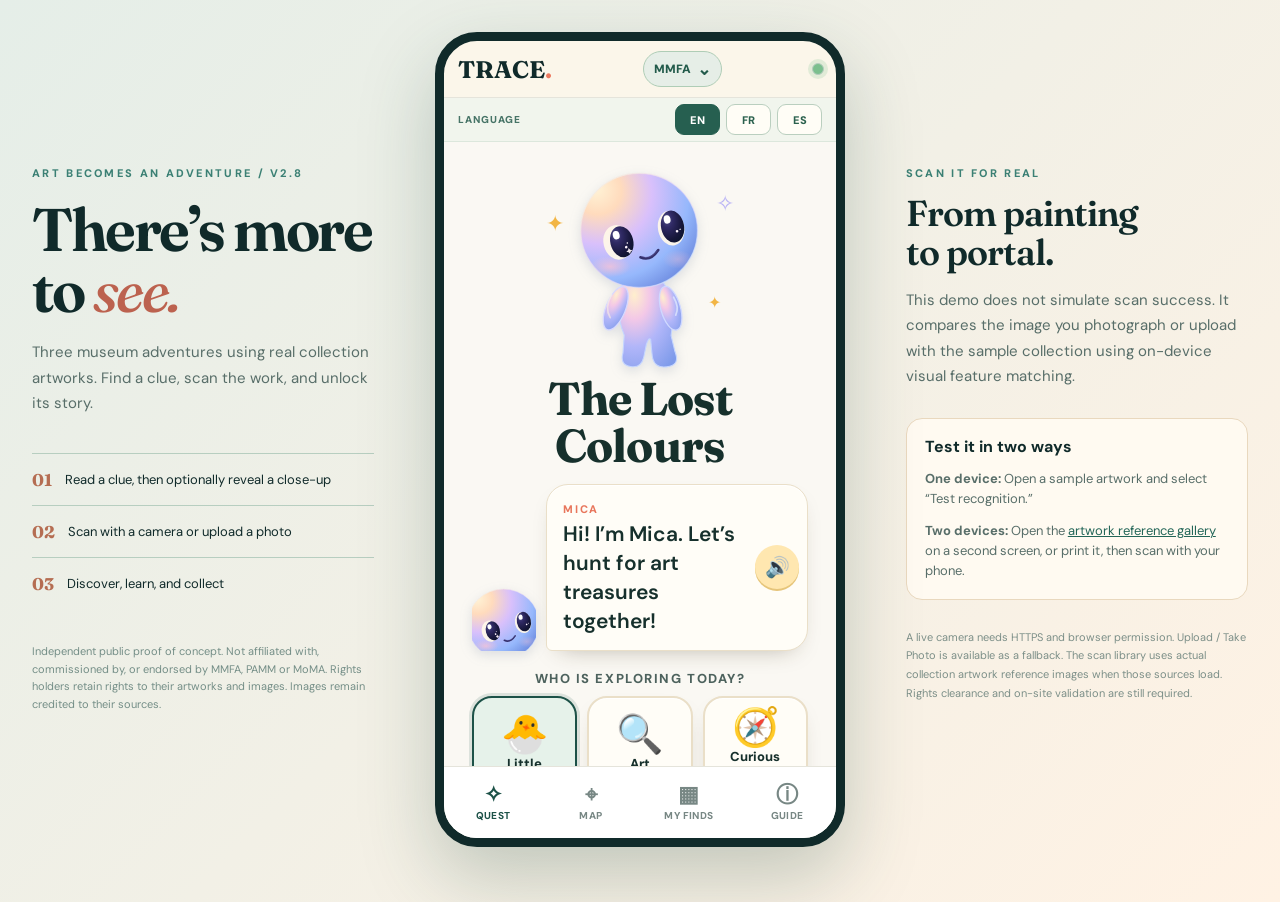
==== commit 9c67e868: "Add child-first MMFA explorer shell, age-tier content and redesigned Fortin light game Explorer laye" ====
--- a/index.html
+++ b/index.html
@@ -138,7 +138,7 @@
 .trace-language-bar button.active{background:#265f50;color:#fff;border-color:#265f50}
 .trace-language-bar button:focus-visible{outline:3px solid #e9ac72;outline-offset:2px}
 @media(max-width:375px){.trace-language-bar{gap:4px;padding:5px 9px}.trace-language-bar button{min-width:41px}}
-</style><link rel="stylesheet" href="trace-v1.css?v=7"><link rel="stylesheet" href="trace-detail-reveal.css?v=1"><link rel="stylesheet" href="trace-welcome.css?v=1"><link rel="stylesheet" href="trace-coop.css?v=3"><link rel="stylesheet" href="trace-bonus.css?v=1"><link rel="stylesheet" href="trace-extra.css?v=3"><link rel="stylesheet" href="trace-pamm-games.css?v=1"><link rel="stylesheet" href="trace-mmfa-games.css?v=3"><link rel="stylesheet" href="trace-moma-games.css?v=5"><link rel="stylesheet" href="trace-routing.css?v=4"><link rel="stylesheet" href="trace-wayfinder.css?v=8"><link rel="stylesheet" href="trace-auth.css?v=4"><link rel="stylesheet" href="trace-mica.css?v=3"><link rel="stylesheet" href="trace-tablet.css?v=1"></head>
+</style><link rel="stylesheet" href="trace-v1.css?v=7"><link rel="stylesheet" href="trace-detail-reveal.css?v=1"><link rel="stylesheet" href="trace-welcome.css?v=1"><link rel="stylesheet" href="trace-coop.css?v=3"><link rel="stylesheet" href="trace-bonus.css?v=1"><link rel="stylesheet" href="trace-extra.css?v=3"><link rel="stylesheet" href="trace-pamm-games.css?v=1"><link rel="stylesheet" href="trace-mmfa-games.css?v=4"><link rel="stylesheet" href="trace-moma-games.css?v=5"><link rel="stylesheet" href="trace-routing.css?v=4"><link rel="stylesheet" href="trace-wayfinder.css?v=8"><link rel="stylesheet" href="trace-auth.css?v=4"><link rel="stylesheet" href="trace-mica.css?v=3"><link rel="stylesheet" href="trace-tablet.css?v=1"><link rel="stylesheet" href="trace-explorer.css?v=1"></head>
 <body>
 <div class="website">
   <aside class="marketing"><div class="eyebrow">ART BECOMES AN ADVENTURE / V2.8</div><h1>There’s more<br>to <em>see.</em></h1><p>Three museum adventures using real collection artworks. Find a clue, scan the work, and unlock its story.</p><div class="how"><div><span>01</span> Read a clue, then optionally reveal a close-up</div><div><span>02</span> Scan with a camera or upload a photo</div><div><span>03</span> Discover, learn, and collect</div></div><div class="market-foot">Independent public proof of concept. Not affiliated with, commissioned by, or endorsed by MMFA, PAMM or MoMA. Rights holders retain rights to their artworks and images. Images remain credited to their sources.</div></aside>
@@ -482,8 +482,15 @@
       targetColor.colorScore-runnerColor>=(isSculpture?.18:.085) &&
       (targetGeo.inliers>=(isSculpture?4:2)||
        targetColor.colorScore>=(isSculpture?(targetColor.view>=100?.84:.89):.64));
+   // Ratio test for near-identical layouts. An absolute margin alone rejects a
+   // 0.985 self-match when an unrelated work happens to share a dark-ground /
+   // bright-sky silhouette (Altmejd outdoors vs Fortin's storm, 0.815). A
+   // different artwork never reaches 0.95, so this does not loosen rejection.
+   const nearIdenticalLayout=targetColor.colorScore>=.95 &&
+      (1-runnerColor)>=(1-targetColor.colorScore)*8 &&
+      targetColor.colorScore-runnerColor>=.14;
    if(spatialMatch){recognized=true;id=expected;method='geometric and artwork consistency'}
-   else if(artLayoutMatch){recognized=true;id=expected;method='chapter artwork colour and layout'}
+   else if(artLayoutMatch||nearIdenticalLayout){recognized=true;id=expected;method='chapter artwork colour and layout'}
    // Gallery photos may contain a large mat, wall or picture frame. The
    // original feature matcher samples the entire camera image at a fixed
    // resolution, leaving too few usable painting features. When confidence is
@@ -650,7 +657,7 @@
 
 function v7meta(a){return V7_ART[a.id]||{symbol:"✦",question:a.quiz,options:a.opts.map((x,i)=>["✦",x]),right:a.correct,lesson:a.story}}
 function v7field(a,key){const m=v7meta(a),lang=m[state.lang];return lang&&lang[key]||a[key]||m[key]}
-function v7PowerStrip(){return '<div class="v7-power">'+A.filter(a=>!window.TRACE_DISPLAY||window.TRACE_DISPLAY.isActive(a.id)).map((a,i)=>'<span class="'+(state.found.includes(a.id)?'earned':'')+'">'+(state.found.includes(a.id)?v7meta(a).symbol:'○')+' '+(i+1)+'</span>').join('')+'</div>'}
+function v7PowerStrip(){return '<div class="v7-power">'+(window.TRACE_DISPLAY?.activeWorks(state.venue)||A).map((a,i)=>'<span class="'+(state.found.includes(a.id)?'earned':'')+'">'+(state.found.includes(a.id)?v7meta(a).symbol:'○')+' '+(i+1)+'</span>').join('')+'</div>'}
 function v7StampRow(){return '<div class="v7-stamps" style="flex-wrap:wrap">'+A.filter(a=>!window.TRACE_DISPLAY||window.TRACE_DISPLAY.isActive(a.id)||state.found.includes(a.id)).map(a=>'<div class="v7-stamp '+(state.found.includes(a.id)?'':'ghost')+'"><b>'+v7meta(a).symbol+'</b><small>'+escapeHTML(a.power)+'</small></div>').join('')+'</div>'}
 function v7button(label,act,variant){return button(label,act,variant)}
 
@@ -828,7 +835,7 @@
  if(v7Render(v))return;
  if(state.tab==='album'){v.innerHTML=`<div class="padding"><div class="eyebrow">YOUR PRIVATE DISCOVERY BOOK</div><h2 class="sectiontitle">My discoveries.</h2><p class="sub">${state.found.length} of ${A.length} artworks unlocked. Progress and any saved photos stay in this browser.</p>${progress()}<div class="grid">${A.map(a=>`<div class="tile ${state.found.includes(a.id)?'':'locked'}">${state.found.includes(a.id)?`<img src="${img(a)}" alt="${escapeHTML(a.name)}">`:'<div class="tq-locked-passport" role="img" aria-label="Undiscovered artwork hidden">?</div>'}<div>${state.found.includes(a.id)?'✓ '+escapeHTML(a.name):'🔒 Mystery artwork'}</div>${state.photos[a.id]?`<img class="photoThumb" src="${state.photos[a.id]}">`:''}</div>`).join('')}</div>${button('Continue exploring','quest')}${button('Restart this museum adventure','reset','outline')}</div>`;return}
  if(state.tab==='guide'){v.innerHTML=`<div class="padding"><div class="eyebrow">PRIVATE PITCH DEMO / V1.5</div><h2 class="sectiontitle">Real art.<br>Real photo matching.</h2><div class="description"><strong>1. Find</strong> a visual detail.<br><br><strong>2. Scan</strong> the full artwork with camera or upload a picture.<br><br><strong>3. Unlock</strong> the story and a short educational quiz.<br><br><strong>4. Collect</strong> a discovery in your private album.</div><h3>Image reference status</h3><p class="sub">${loaded.length} of ${ALL.length} museum images available to the on-device matcher. ${referenceErrors.length?'If an artwork source cannot load, save the picture from its museum record and import it below.':'All loaded references can be scanned.'}</p>${ALL.filter(a=>!window.TRACE_DISPLAY||window.TRACE_DISPLAY.isActive(a.id)).map(a=>`<div class="refRow"><span>${escapeHTML(a.artist)} · ${a.year} <small>${referenceStatus(a)}</small></span><label class="refUpload">Import reference<input type="file" accept="image/*" data-refupload="${a.id}"></label></div>`).join('')}${button('View full artwork test sheet','targets','outline')}${button('Return to my quest','quest')}<p class="tiny">Real museum collection works are used for this private, unapproved concept. Online images may not be on gallery walls. Camera permission requires HTTPS. Recognition uses local visual features, not a cloud AI service. Photos never leave your device.</p></div>`;return}
- if(state.tab==='targets'){v.innerHTML=`<div class="padding"><div class="eyebrow">ARTWORK TEST TARGETS</div><h2 class="sectiontitle">Your reference gallery.</h2><p class="sub">Display this screen on another device, and use the scanner on your phone to photograph each real artwork. You can also press “Test matching” to run the same recognition algorithm on the reference image. Works may not currently be on view at the museum.</p>${A.filter(a=>!window.TRACE_DISPLAY||window.TRACE_DISPLAY.isActive(a.id)).map((a,i)=>`<div class="sourceCard"><img src="${img(a)}" alt="${escapeHTML(a.name)}"><div><strong>${i+1}. ${escapeHTML(a.name)}</strong><p>${escapeHTML(a.artist)} · ${a.year}</p><a href="${a.url}" target="_blank" rel="noopener">Official museum record ↗</a>${button('Test matching','sample:'+a.id,'outline')}</div></div>`).join('')}${button('Return to quest','quest')}</div>`;return}
+ if(state.tab==='targets'){v.innerHTML=`<div class="padding"><div class="eyebrow">ARTWORK TEST TARGETS</div><h2 class="sectiontitle">Your reference gallery.</h2><p class="sub">Display this screen on another device, and use the scanner on your phone to photograph each real artwork. You can also press “Test matching” to run the same recognition algorithm on the reference image. Works may not currently be on view at the museum.</p>${(window.TRACE_DISPLAY?.activeWorks(state.venue)||A).map((a,i)=>`<div class="sourceCard"><img src="${img(a)}" alt="${escapeHTML(a.name)}"><div><strong>${i+1}. ${escapeHTML(a.name)}</strong><p>${escapeHTML(a.artist)} · ${a.year}</p><a href="${a.url}" target="_blank" rel="noopener">Official museum record ↗</a>${button('Test matching','sample:'+a.id,'outline')}</div></div>`).join('')}${button('Return to quest','quest')}</div>`;return}
  if(state.stage==='scan'){v.innerHTML=`<div class="scanner"><div class="scanTop"><h3>Scan the artwork</h3><button class="xBtn" data-action="close">✕</button></div><div class="scanViewport"><video id="cameraVideo" muted autoplay playsinline></video><div class="reticle"></div></div><div class="scanBottom"><button class="shutter" id="shutter" disabled data-action="shutter"></button><span class="scannerNote" id="cameraAlert">Checking camera permissions…</span>${photoInput(true)}<button class="button outline" data-action="manual-review" type="button">Camera unavailable? Compare with museum image</button></div></div>`;
   // Catalogue refreshes may re-render this screen. Keep the active MediaStream
   // attached to the replacement video element instead of silently going black.
@@ -970,7 +977,7 @@
 function accept(){const a=A[state.current];if(!a||!window.TRACE_DISPLAY?.isActive(a.id)||!state.result?.recognized||state.result?.id!==a.id)return;state.photos[a.id]=state.scanImage;state.stage='reveal';save();render()}
 function manualAccept(){const a=A[state.current];if(!a||state.stage!=='manualreview'||!window.TRACE_DISPLAY?.isActive(a.id))return;state.result={recognized:true,id:a.id,method:'visitor visual confirmation',manual:true};state.photos[a.id]=state.scanImage;state.stage='reveal';save();render();}
 function answer(n){const a=A[state.current];if(n!==a.correct){state.quizError=true;render();return}state.quizError=false;if(!state.found.includes(a.id))state.found.push(a.id);stage('success')}
-function next(){state.current++;state.scanImage=null;state.result=null;stage(state.current>=A.length?'complete':'clue')}
+function next(){const arts=window.TRACE_DISPLAY?.activeWorks(state.venue)||A;const nextArt=arts.find(a=>!state.found.includes(a.id)&&a.id!==A[state.current]?.id);if(nextArt){state.current=A.indexOf(nextArt);state.mapFocusId=nextArt.id}state.scanImage=null;state.result=null;stage(nextArt?'clue':'complete')}
 function reset(){
  const names={mmfa:'MMFA',pamm:'PAMM',moma:'MoMA'};
  const messages={
@@ -983,7 +990,7 @@
  window.TRACE_BONUS?.clearVenue(state.venue);
  window.TRACE_V1?.clearMuseumProgress(state.venue);
  window.TRACE_COOP?.clearVenue(state.venue);
- state.current=0;state.found=[];state.photos={};state.hints=[];
+ state.current=Math.max(0,A.indexOf(window.TRACE_DISPLAY?.activeWorks(state.venue)[0]));state.found=[];state.photos={};state.hints=[];
  state.quizError=false;state.scanImage=null;state.result=null;state.mapFocusId=null;
  state.reviewId=null;state.reviewFrom='album';state.reviewAnswer=null;
  state.puzzleChoice=-1;state.showDemoTools=false;state.tab='quest';
@@ -997,7 +1004,7 @@
 async function importReference(id,file){const a=ALL.find(a=>a.id===id);if(!a)return;await upload(file,async image=>{const c=document.createElement('canvas');const scale=Math.min(950/Math.max(image.width,image.height),1),w=Math.round(image.width*scale),h=Math.round(image.height*scale);c.width=w;c.height=h;c.getContext('2d').drawImage(image,0,0,w,h);const ref=new Image();ref.src=c.toDataURL('image/jpeg',.9);await ref.decode();a.reference=ref;a.asset=ref.src;await rebuild();render()})}
 async function sample(id){const a=ALL.find(a=>a.id===id);if(!a)return;if(!a.reference){tab('guide');el('status').textContent='REFERENCE MISSING · IMPORT PHOTO';return;}if(!ready){el('status').textContent='SCANNER PREPARING';return;}await scan(a.reference)}
 function share(){const t='I completed a TRACE art-discovery adventure!';if(navigator.share)navigator.share({title:'TRACE: Art becomes an adventure',text:t}).catch(()=>{});else if(navigator.clipboard)navigator.clipboard.writeText(t).then(()=>alert('Achievement copied.'));else alert(t)}
-function action(key){if(key.startsWith('sample:')){if(window.TRACE_DISPLAY&&!window.TRACE_DISPLAY.isActive(key.slice(7)))return;return sample(key.slice(7))}switch(key){case 'venue-picker':showMuseumPicker(true);break;case 'venue-close':showMuseumPicker(false);break;case 'start':stage('clue');break;case 'review-resume':v9CloseReview('quest');break;case 'review-back':v9CloseReview('album');break;case 'review-prev':v9ChangeReview(-1);break;case 'review-next':v9ChangeReview(1);break;case 'review-map':if(state.reviewId){state.mapFocusId=state.reviewId;state.tab='map';document.querySelectorAll('.tabs button').forEach(b=>b.classList.toggle('selected',b.dataset.tab==='map'));render()}break;case 'review-return-map':if(state.reviewId){state.tab='album';document.querySelectorAll('.tabs button').forEach(b=>b.classList.toggle('selected',b.dataset.tab==='album'));render()}break;case 'v7-story':stage('found');break;case 'v7-puzzle':state.quizError=false;stage('puzzle');break;case 'v7-save':v7SavePassport();break;case 'v7-narrate':v7Narrate();break;case 'scan':startCamera();break;case 'photo-quest':stopCamera();state.stage='photoquest';render();break;case 'photo-compare':if(state.stage==='photoquest'&&state.scanImage){state.stage='manualreview';render()}break;case 'shutter':capture();break;case 'close':stopCamera();stage('clue');break;case 'accept':accept();break;case 'manual-review':stopCamera();state.stage='manualreview';render();break;case 'manual-accept':manualAccept();break;case 'hint':if(!state.hints.includes(A[state.current].id))state.hints.push(A[state.current].id);save();render();break;case 'next':next();break;case 'reset':reset();break;case 'share':share();break;case 'album':case 'guide':case 'quest':case 'targets':case 'museum':case 'map':tab(key);break}}
+function action(key){if(key.startsWith('sample:')){if(window.TRACE_DISPLAY&&!window.TRACE_DISPLAY.isActive(key.slice(7)))return;return sample(key.slice(7))}switch(key){case 'venue-picker':showMuseumPicker(true);break;case 'venue-close':showMuseumPicker(false);break;case 'start':{const first=(window.TRACE_DISPLAY?.activeWorks(state.venue)||A).find(a=>!state.found.includes(a.id));if(first)state.current=A.indexOf(first);stage(first?'clue':'hub');break;}case 'review-resume':v9CloseReview('quest');break;case 'review-back':v9CloseReview('album');break;case 'review-prev':v9ChangeReview(-1);break;case 'review-next':v9ChangeReview(1);break;case 'review-map':if(state.reviewId){state.mapFocusId=state.reviewId;state.tab='map';document.querySelectorAll('.tabs button').forEach(b=>b.classList.toggle('selected',b.dataset.tab==='map'));render()}break;case 'review-return-map':if(state.reviewId){state.tab='album';document.querySelectorAll('.tabs button').forEach(b=>b.classList.toggle('selected',b.dataset.tab==='album'));render()}break;case 'v7-story':stage('found');break;case 'v7-puzzle':state.quizError=false;stage('puzzle');break;case 'v7-save':v7SavePassport();break;case 'v7-narrate':v7Narrate();break;case 'scan':startCamera();break;case 'photo-quest':stopCamera();state.stage='photoquest';render();break;case 'photo-compare':if(state.stage==='photoquest'&&state.scanImage){state.stage='manualreview';render()}break;case 'shutter':capture();break;case 'close':stopCamera();stage('clue');break;case 'accept':accept();break;case 'manual-review':stopCamera();state.stage='manualreview';render();break;case 'manual-accept':manualAccept();break;case 'hint':if(!state.hints.includes(A[state.current].id))state.hints.push(A[state.current].id);save();render();break;case 'next':next();break;case 'reset':reset();break;case 'share':share();break;case 'album':case 'guide':case 'quest':case 'targets':case 'museum':case 'map':tab(key);break}}
 document.addEventListener('click',e=>{const review=e.target.closest('[data-review-work]'),reviewAnswer=e.target.closest('[data-review-answer]');if(review){v9OpenReview(review.dataset.reviewWork);return}if(reviewAnswer){v9ReviewAnswer(Number(reviewAnswer.dataset.reviewAnswer));return}const map=e.target.closest('[data-map-choice]');if(map){state.mapFocusId=map.dataset.mapChoice;render();return}const p=e.target.closest('[data-v7puzzle]'),lang=e.target.closest('[data-lang]'),toggle=e.target.closest('[data-museum-toggle]');if(p){v7SelectPuzzle(Number(p.dataset.v7puzzle));return}if(lang){if(window.TRACE_I18N)window.TRACE_I18N.setLanguage(lang.dataset.lang);else{state.lang=lang.dataset.lang;save();render()}return}if(toggle){const id=toggle.dataset.museumToggle;state.museumConfig[id]=state.museumConfig[id]===false?true:false;save();render();return}const v=e.target.closest('[data-venue]'),s=e.target.closest('[data-sample]'),a=e.target.closest('[data-answer]'),t=e.target.closest('[data-tab]'),b=e.target.closest('[data-action]');if(v)setVenue(v.dataset.venue);else if(s)sample(s.dataset.sample);else if(a)answer(Number(a.dataset.answer));else if(t)tab(t.dataset.tab);else if(b)action(b.dataset.action)});
 document.addEventListener('keydown',e=>{if(e.key==='Escape'&&el('venuePicker')&&!el('venuePicker').hidden)showMuseumPicker(false)});
 document.addEventListener('change',e=>{if(e.target.id==='scanUpload'||e.target.id==='scanCamera'){const file=e.target.files?.[0];if(file){stopCamera();upload(file,image=>scan(image))}}else if(e.target.hasAttribute('data-guess-photo')){const artwork=A[state.current]?.id;if(state.stage==='photoquest'&&window.TRACE_DISPLAY?.isActive(artwork))upload(e.target.files?.[0],image=>{if(state.stage!=='photoquest'||A[state.current]?.id!==artwork)return;state.scanImage=thumb(image);render()})}else if(e.target.hasAttribute('data-compare-photo')){const artwork=A[state.current]?.id;if(state.stage==='manualreview'&&window.TRACE_DISPLAY?.isActive(artwork))upload(e.target.files?.[0],image=>{if(state.stage!=='manualreview'||A[state.current]?.id!==artwork)return;state.scanImage=thumb(image);render()})}else if(e.target.dataset.refupload)importReference(e.target.dataset.refupload,e.target.files?.[0]);else if(e.target.dataset.mapRoom){state.rooms[e.target.dataset.mapRoom]=e.target.value.trim().slice(0,60);save()}});
@@ -1072,4 +1079,4 @@
 window.TRACE_LOAD_ACTIVE=ensureActiveReferences;
 window.__traceAppRender=render;
 boot();
-</script><script src="trace-coop-v2.js?v=3"></script><script src="trace-mica-accessories.js?v=1"></script><script src="trace-welcome.js?v=4"></script><script src="trace-v1.js?v=20"></script><script src="trace-bonus.js?v=4"></script><script src="trace-extra.js?v=3"></script><script src="trace-pamm-games.js?v=1"></script><script src="trace-mmfa-games.js?v=3"></script><script src="trace-moma-games.js?v=5"></script><script src="trace-auth.js?v=2"></script><script src="trace-routing.js?v=10"></script><script src="trace-display.js?v=6"></script><script src="trace-wayfinder.js?v=8"></script><script src="trace-i18n.js?v=2"></script><script src="trace-i18n-art.js?v=2"></script><script src="trace-i18n-content.js?v=1"></script><script src="trace-i18n-map.js?v=3"></script><script src="trace-i18n-details.js?v=1"></script><script src="trace-i18n-final.js?v=1"></script><script src="trace-moma-i18n.js?v=2"></script><script src="trace-photo-i18n.js?v=1"></script></body></html>+</script><script src="trace-coop-v2.js?v=3"></script><script src="trace-mica-accessories.js?v=1"></script><script src="trace-welcome.js?v=4"></script><script src="trace-v1.js?v=21"></script><script src="trace-bonus.js?v=4"></script><script src="trace-extra.js?v=3"></script><script src="trace-pamm-games.js?v=1"></script><script src="trace-mmfa-games.js?v=4"></script><script src="trace-moma-games.js?v=5"></script><script src="trace-auth.js?v=2"></script><script src="trace-routing.js?v=11"></script><script src="trace-display.js?v=7"></script><script src="trace-wayfinder.js?v=9"></script><script src="trace-i18n.js?v=2"></script><script src="trace-i18n-art.js?v=2"></script><script src="trace-i18n-content.js?v=1"></script><script src="trace-i18n-map.js?v=3"></script><script src="trace-i18n-details.js?v=1"></script><script src="trace-i18n-final.js?v=1"></script><script src="trace-moma-i18n.js?v=2"></script><script src="trace-photo-i18n.js?v=1"></script><script src="trace-explorer-content.js?v=1"></script><script src="trace-explorer.js?v=1"></script></body></html>
--- a/trace-mmfa-games.css
+++ b/trace-mmfa-games.css
@@ -117,3 +117,18 @@
 @media(prefers-reduced-motion:reduce){
  .mf-assembly-sculpture.assembled .mf-junk,.mf-turntable,.mf-eye-city,.mf-big-eye,.mf-guardian{animation:none!important;transition:none!important}
 }
+/* Fortin v3: "Paint the light over Hochelaga" — a framed painting whose light is repainted live. */
+.fx-board{position:relative;padding:10px;border-radius:10px;background:linear-gradient(135deg,#d8b45f,#9b7531 45%,#e7cd85 70%,#8d6a2b);box-shadow:inset 0 0 0 2px #6f521f,0 14px 26px -16px #3d2c0e;touch-action:none;cursor:ew-resize;outline-offset:4px}
+.fx-board .fx-svg{display:block;width:100%;height:auto;border-radius:3px;box-shadow:inset 0 0 0 1px #0004,0 0 0 2px #5c4417}
+.fx-caption{margin:10px 2px 0;min-height:42px;padding:8px 12px;border-radius:12px;background:#fffbefd9;color:#2a2416;font:700 15px/1.35 "DM Sans",sans-serif;text-align:center}
+.fx-track{position:relative;height:64px;margin:14px 34px 6px;touch-action:none;cursor:ew-resize}
+.fx-track-line{position:absolute;left:0;right:0;top:50%;height:14px;transform:translateY(-50%);border-radius:999px;
+ background:linear-gradient(90deg,#0a1230 0%,#3a3a6e 14%,#ffc98a 25%,#7db6e6 40%,#7db6e6 60%,#ffae55 75%,#5a3f73 86%,#0a1230 100%);box-shadow:inset 0 2px 4px #0005}
+.fx-knob.mf-sun-handle{position:absolute;top:50%;transform:translate(-50%,-50%);width:58px;height:58px;border-radius:50%;border:4px solid #fff;
+ background:radial-gradient(circle at 35% 30%,#fff6d6,#f2b544);font-size:26px;display:grid;place-items:center;color:#5b3d06;box-shadow:0 6px 14px -6px #0008;cursor:grab;touch-action:none}
+.fx-moments{display:grid!important;grid-template-columns:repeat(2,1fr);gap:8px}
+.fx-moments .mf-btn{min-height:56px;font-size:15px}
+.fx-moments .mf-btn.active{background:#e6f2ea;border-color:#5aa585;color:#1d5248}
+.fx-birds{animation:fx-fly 14s linear infinite}
+@keyframes fx-fly{from{transform:translateX(-40px)}to{transform:translateX(330px)}}
+@media (prefers-reduced-motion:reduce){.fx-birds{animation:none}}
--- a/trace-explorer.css
+++ b/trace-explorer.css
@@ -0,0 +1,215 @@
+/* TRACE Explorer shell v1 — child-first MMFA adventure.
+   Calm, clean surfaces (Notes/Linear) + the warmth of an illustrated adventure book.
+   Every tappable target is >= 56px. Respects reduced motion. Scoped to body.ex-on. */
+:root{
+ --ex-ink:#16302c;--ex-ink-soft:#4d625d;--ex-paper:#fbf6ea;--ex-card:#fffdf7;--ex-line:#eadfc8;
+ --ex-forest:#1d5248;--ex-forest-2:#2d6d5f;--ex-sun:#f2b544;--ex-sun-soft:#ffe7b0;--ex-coral:#e8765c;
+ --ex-lilac:#b9b3f5;--ex-sky:#cfe3f2;--ex-shadow:0 1px 0 #fff inset,0 10px 24px -14px #3b2f1866;
+ --ex-radius:22px;
+}
+body.ex-on .phone{background:var(--ex-paper)}
+body.ex-on #status{font-size:0;padding:0;width:12px;height:12px;min-width:12px;border-radius:50%;background:#7bbf8e;box-shadow:0 0 0 4px #7bbf8e33}
+body.ex-on .tabs{min-height:72px}
+body.ex-on .tabs button{font-size:10px;letter-spacing:.04em;gap:3px;min-height:64px}
+body.ex-on .tabs button span{font-size:22px;line-height:1}
+body.ex-on .tabs button.selected{color:var(--ex-forest)}
+
+.ex-screen{padding:14px 16px 28px;color:var(--ex-ink);animation:ex-in .42s cubic-bezier(.2,.8,.2,1) both}
+@keyframes ex-in{from{opacity:0;transform:translateY(10px)}to{opacity:1;transform:none}}
+.ex-title{font-family:Fraunces,Georgia,serif;font-size:34px;line-height:1.02;letter-spacing:-.02em;margin:6px 0 14px;color:var(--ex-ink);text-align:center}
+.ex-title-sm{font-size:24px;text-align:left;margin:4px 0 8px}
+.ex-label{font:800 13px/1.2 "DM Sans",sans-serif;letter-spacing:.12em;text-transform:uppercase;color:var(--ex-ink-soft);margin:20px 4px 10px;text-align:center}
+
+/* Mica */
+.ex-mica{flex:0 0 auto;width:64px;height:64px}
+.ex-mica-plain{background:var(--trace-mica-art) center top/78px auto no-repeat;filter:drop-shadow(0 4px 6px #5a71902e);animation:trace-mica-idle 3.8s ease-in-out infinite}
+.ex-mica-big.ex-mica-plain{width:84px;height:84px;background-size:100px auto}
+.ex-mica.t1-mica{width:72px;height:72px;min-width:72px}
+.ex-mica-hero{width:150px;height:200px;margin:0 auto;background-size:contain;background-position:center}
+.ex-start-stage{position:relative;padding-top:6px;text-align:center}
+.ex-star{position:absolute;color:var(--ex-sun);font-size:22px;animation:ex-twinkle 2.6s ease-in-out infinite}
+.ex-star.s1{left:22%;top:22%}.ex-star.s2{right:22%;top:12%;animation-delay:.8s;color:var(--ex-lilac)}.ex-star.s3{right:26%;top:62%;animation-delay:1.5s;font-size:16px}
+@keyframes ex-twinkle{0%,100%{opacity:.25;transform:scale(.8)}50%{opacity:1;transform:scale(1.15)}}
+
+/* Speech bubble */
+.ex-bubble{display:flex;align-items:flex-end;gap:10px;margin:10px 0 14px}
+.ex-speech{position:relative;flex:1;background:var(--ex-card);border:1.5px solid var(--ex-line);border-radius:22px 22px 22px 6px;padding:12px 56px 14px 16px;box-shadow:var(--ex-shadow)}
+.ex-speech p,.ex-bubble .t1-mica-line{font:600 18px/1.38 "DM Sans",sans-serif;color:var(--ex-ink);margin:2px 0 0}
+.ex-bubble-big .ex-speech p,.ex-bubble-big .t1-mica-line{font-size:20px}
+.ex-speaker,.ex-bubble .t1-mica-label{font:800 11px/1 "DM Sans",sans-serif;letter-spacing:.16em;color:var(--ex-coral)}
+.t1-companion.ex-bubble{position:relative;background:var(--ex-card);border:1.5px solid var(--ex-line);border-radius:24px;padding:14px 62px 14px 12px;align-items:center;box-shadow:var(--ex-shadow)}
+.ex-say{position:absolute;right:8px;top:50%;transform:translateY(-50%);width:44px;height:44px;border-radius:50%;border:0;background:var(--ex-sun-soft);font-size:20px;cursor:pointer;box-shadow:0 2px 0 #e6c57a}
+.ex-say:active{transform:translateY(-50%) scale(.94)}
+.ex-card .ex-say{position:static;transform:none;margin-top:8px}
+
+/* Big primary action */
+.ex-go,.button.ex-go{display:flex;align-items:center;justify-content:center;gap:10px;width:100%;min-height:68px;margin:14px 0;border:0;border-radius:999px;
+ background:linear-gradient(180deg,#2f7a69,var(--ex-forest));color:#fff;font:800 21px/1 "DM Sans",sans-serif;letter-spacing:.01em;cursor:pointer;
+ box-shadow:0 5px 0 #123a33,0 16px 26px -14px #123a33;transition:transform .12s ease,box-shadow .12s ease}
+.ex-go:active{transform:translateY(4px);box-shadow:0 1px 0 #123a33}
+.ex-go span{font-size:18px}
+
+/* Start screen */
+.ex-tiers{display:grid;grid-template-columns:repeat(3,1fr);gap:10px}
+.ex-tier{min-height:118px;border-radius:20px;border:2px solid var(--ex-line);background:var(--ex-card);display:flex;flex-direction:column;align-items:center;justify-content:center;gap:4px;padding:10px 6px;cursor:pointer;color:var(--ex-ink);box-shadow:var(--ex-shadow)}
+.ex-tier-icon{font-size:38px;line-height:1}
+.ex-tier b{font:800 13px/1.15 "DM Sans",sans-serif;text-align:center}
+.ex-tier small{font:600 11px/1.2 "DM Sans",sans-serif;color:var(--ex-ink-soft)}
+.ex-tier.selected{border-color:var(--ex-forest);background:#e6f2ea;box-shadow:0 0 0 3px #1d524822}
+.ex-row{display:flex;flex-wrap:wrap;align-items:center;justify-content:center;gap:10px;margin:6px 0}
+.ex-langs{margin:0}
+.ex-langs button{min-width:52px;min-height:48px}
+.ex-toggle{min-height:48px;border-radius:999px;border:1.5px solid var(--ex-line);background:var(--ex-card);padding:0 16px;font:700 14px "DM Sans",sans-serif;color:var(--ex-ink-soft);cursor:pointer}
+.ex-toggle.on{background:var(--ex-sun-soft);border-color:#e6c57a;color:var(--ex-ink)}
+.ex-grownups{margin:18px 0 0;border-top:1px dashed var(--ex-line);padding-top:10px}
+.ex-grownups>summary{cursor:pointer;font:700 13px "DM Sans",sans-serif;color:var(--ex-ink-soft);min-height:44px;display:flex;align-items:center;list-style:none}
+.ex-grownups>summary::before{content:"⚙︎";margin-right:8px}
+.ex-grownups[open]>summary{margin-bottom:8px}
+
+/* Treasure gems */
+.ex-gems{display:flex;flex-wrap:wrap;justify-content:center;gap:6px;margin:6px 0}
+.ex-gem{width:30px;height:30px;border-radius:50%;display:grid;place-items:center;background:#efe6d2;box-shadow:inset 0 2px 3px #0000001a;font-size:15px}
+.ex-gem.on{background:radial-gradient(circle at 35% 30%,#fff6d6,var(--ex-sun));box-shadow:0 2px 0 #c98f22,0 0 0 3px #f2b54433;animation:ex-pop .5s ease both}
+@keyframes ex-pop{0%{transform:scale(.4)}70%{transform:scale(1.15)}100%{transform:scale(1)}}
+
+/* Treasure map sheet */
+.ex-map-sheet,.ex-mapcard{position:relative;margin:14px 0;padding:16px 14px 18px;border-radius:26px;border:1.5px solid #e2cf9f;
+ background:radial-gradient(circle at 12% 8%,#fff7df 0,transparent 40%),radial-gradient(circle at 90% 90%,#f3e2b8 0,transparent 45%),#fbefd2;
+ box-shadow:inset 0 0 0 6px #fbf3df,inset 0 0 0 7px #e2cf9f,0 18px 30px -22px #6a4d1b}
+.ex-sheet-tag{text-align:center;color:#9a7a3b}
+.ex-sheet-title{font-family:Fraunces,Georgia,serif;text-align:center;font-size:22px;margin:2px 0 10px;color:#4b3815}
+.ex-trail{list-style:none;margin:0;padding:0;position:relative}
+.ex-trail::before{content:"";position:absolute;left:28px;top:18px;bottom:18px;border-left:4px dashed #c79b4a;opacity:.6}
+.ex-trail-start{position:relative;display:flex;align-items:center;gap:10px;font:700 14px "DM Sans",sans-serif;color:#6b5320;padding:4px 0 4px 10px}
+.ex-trail-start span{width:38px;height:38px;display:grid;place-items:center;border-radius:50%;background:#fff6df;border:2px solid #c79b4a;font-size:18px;z-index:1}
+.ex-leg{position:relative;padding:6px 0 6px 58px;min-height:18px}
+.ex-leg small{display:block;font:600 11px "DM Sans",sans-serif;color:#8a7344;margin-top:3px}
+.ex-leg-chips{display:flex;flex-wrap:wrap;align-items:center;gap:4px}
+.ex-chip{display:inline-flex;align-items:center;gap:6px;min-height:34px;padding:4px 12px 4px 6px;border-radius:999px;background:#fffaf0;border:1.5px solid #e2cf9f;font:700 13px "DM Sans",sans-serif;color:#4b3815}
+.ex-chip b{width:26px;height:26px;display:grid;place-items:center;border-radius:50%;background:#fff;font-size:15px}
+.ex-chip-arrow{color:#b48a3a;font-weight:800}
+.ex-chip-goal{background:#e6f2ea;border-color:#9cc8b2;color:var(--ex-forest);margin-top:8px}
+.ex-stop{position:relative;z-index:1;margin:4px 0;padding:12px;border-radius:20px;background:#fffdf6;border:2px solid #ead9b0;box-shadow:0 8px 16px -14px #6a4d1b}
+.ex-stop.current{border-color:var(--ex-sun);box-shadow:0 0 0 4px #f2b54430,0 8px 16px -14px #6a4d1b}
+.ex-stop.done{background:#f1f8f0;border-color:#a9d1b5}
+.ex-stop-head{display:flex;align-items:center;gap:10px}
+.ex-stop-head>div{flex:1;min-width:0}
+.ex-stop-head b{display:block;font:800 16px/1.2 "DM Sans",sans-serif;color:var(--ex-ink)}
+.ex-stop-head small{font:700 12px "DM Sans",sans-serif;color:var(--ex-ink-soft)}
+.ex-stop-icon{width:40px;height:40px;display:grid;place-items:center;border-radius:14px;background:#fff1cc;font-size:20px}
+.ex-stop-badge{font:800 12px "DM Sans",sans-serif;padding:6px 10px;border-radius:999px;background:#f2ead8;color:#6b5320;white-space:nowrap}
+.ex-stop-badge.done{background:var(--ex-forest);color:#fff}
+.ex-spots{display:flex;flex-wrap:wrap;gap:12px;margin-top:12px}
+.ex-spot{display:flex;flex-direction:column;align-items:center;gap:6px;width:92px;min-height:112px;border:0;background:none;cursor:pointer;color:var(--ex-ink);padding:0}
+.ex-spot-disc{width:72px;height:72px;border-radius:50%;display:grid;place-items:center;overflow:hidden;background:#efe3c4;border:3px solid #fff;box-shadow:0 0 0 2px #d9c18d,0 6px 12px -6px #6a4d1b;font:800 28px Fraunces,Georgia,serif;color:#9a7a3b}
+.ex-spot-disc img{width:100%;height:100%;object-fit:cover}
+.ex-spot-label{font:700 12px/1.2 "DM Sans",sans-serif;text-align:center}
+.ex-spot.next .ex-spot-disc{background:radial-gradient(circle at 35% 30%,#fff6d6,var(--ex-sun));color:#5b3d06;box-shadow:0 0 0 3px var(--ex-sun),0 0 0 9px #f2b54433;animation:ex-pulse 1.8s ease-in-out infinite}
+.ex-spot.found .ex-spot-disc{box-shadow:0 0 0 3px #5aa585,0 6px 12px -6px #1d5248}
+.ex-spot.locked{cursor:not-allowed;opacity:.55}
+.ex-spot.locked .ex-spot-disc{font-size:22px}
+@keyframes ex-pulse{0%,100%{box-shadow:0 0 0 3px var(--ex-sun),0 0 0 6px #f2b54433}50%{box-shadow:0 0 0 3px var(--ex-sun),0 0 0 14px #f2b54400}}
+.ex-here{margin-top:8px;font:700 12px "DM Sans",sans-serif;color:var(--ex-forest)}
+.ex-honest{font:600 12px/1.4 "DM Sans",sans-serif;color:#7a6638;margin:10px 4px 0}
+.ex-mapcard{margin:12px 16px 18px}
+.ex-mapcard-head{display:flex;align-items:center;justify-content:space-between;gap:8px;flex-wrap:wrap}
+.ex-mapcard-head .ex-gems{justify-content:flex-end}
+
+/* Quick actions */
+.ex-quick{display:grid;grid-template-columns:repeat(auto-fit,minmax(96px,1fr));gap:10px;margin:6px 0}
+.ex-quick-btn{min-height:84px;border-radius:20px;border:1.5px solid var(--ex-line);background:var(--ex-card);display:flex;flex-direction:column;align-items:center;justify-content:center;gap:6px;font:800 13px/1.15 "DM Sans",sans-serif;color:var(--ex-ink);cursor:pointer;box-shadow:var(--ex-shadow);padding:8px}
+.ex-quick-btn span{font-size:28px}
+
+/* Clue */
+.ex-clue-head{display:grid;grid-template-columns:auto 1fr;align-items:center;gap:6px 10px;margin-bottom:6px}
+.ex-back{min-height:48px;min-width:48px;padding:0 14px;border-radius:999px;border:1.5px solid var(--ex-line);background:var(--ex-card);font:800 15px "DM Sans",sans-serif;color:var(--ex-ink);cursor:pointer}
+.ex-clue-count{text-align:right;font:700 14px "DM Sans",sans-serif;color:var(--ex-ink-soft)}
+.ex-clue-count b{font-family:Fraunces,Georgia,serif;font-size:22px;color:var(--ex-ink)}
+.ex-clue-head .ex-gems{grid-column:1/-1}
+.ex-roomchip{grid-column:1/-1;justify-self:center;display:inline-flex;gap:8px;align-items:center;padding:8px 14px;border-radius:999px;background:#e6f2ea;color:var(--ex-forest);font:800 14px "DM Sans",sans-serif}
+.ex-card{position:relative;margin:12px 0;padding:14px 16px;border-radius:var(--ex-radius);background:var(--ex-card);border:1.5px solid var(--ex-line);box-shadow:var(--ex-shadow)}
+.ex-card h3{margin:0 0 6px;font:800 15px "DM Sans",sans-serif;letter-spacing:.01em;color:var(--ex-ink)}
+.ex-card p{margin:0;font:500 17px/1.45 "DM Sans",sans-serif;color:var(--ex-ink)}
+.ex-card-help{font:600 13px/1.35 "DM Sans",sans-serif!important;color:var(--ex-ink-soft)!important;margin:0 0 8px!important}
+.ex-spy-row{display:grid;grid-template-columns:repeat(3,1fr);gap:8px}
+.ex-spy-item{min-height:96px;border-radius:18px;border:2px dashed #d9c18d;background:#fffaf0;display:flex;flex-direction:column;align-items:center;justify-content:center;gap:6px;padding:8px 4px;font:700 12px/1.2 "DM Sans",sans-serif;color:var(--ex-ink);cursor:pointer;text-align:center}
+.ex-spy-item span{font-size:32px;line-height:1}
+.ex-spy-item.on{border-style:solid;border-color:#5aa585;background:#e9f5ec}
+.ex-spy-item.on span{animation:ex-pop .4s ease both}
+.ex-spy-item.on::after{content:"✓";font:800 15px "DM Sans";color:#2f7a69}
+.ex-spy-done{margin-top:10px!important;font-weight:800!important;color:var(--ex-forest)!important}
+.ex-move{background:#fff3e6;border-color:#f1cfae}
+.ex-dock{display:grid;grid-template-columns:1.35fr 1fr 1fr;gap:10px;margin:16px 0 8px}
+.button.ex-tile,.ex-tile{margin:0;min-height:96px;border-radius:24px;border:1.5px solid var(--ex-line);background:var(--ex-card);color:var(--ex-ink);display:flex;flex-direction:column;align-items:center;justify-content:center;gap:6px;padding:8px;cursor:pointer;box-shadow:var(--ex-shadow);text-transform:none;letter-spacing:0}
+.ex-tile span{font-size:32px;line-height:1}
+.ex-tile b{font:800 14px/1.15 "DM Sans",sans-serif;text-align:center}
+.ex-tile-main{background:linear-gradient(180deg,#2f7a69,var(--ex-forest))!important;color:#fff!important;border:0!important;box-shadow:0 5px 0 #123a33,0 14px 24px -14px #123a33!important}
+.ex-tile-main b{font-size:17px}
+.ex-where .ex-leg-chips{margin-top:2px}
+
+/* Little Explorers: fewer words on screen */
+body.ex-tier-little .ex-clue .t1-word-clue,
+body.ex-tier-little .ex-clue > .t1-small,
+body.ex-tier-little .ex-clue > .tiny{display:none}
+body.ex-tier-little .ex-clue .t1-detail-section > .t1-overline{font-size:0}
+body.ex-tier-little .ex-clue .t1-detail-section > .t1-overline::after{content:"💡";font-size:20px}
+
+/* Reveal */
+.ex-reveal{position:relative;overflow:hidden}
+.ex-reveal-extra{position:relative;text-align:left;margin:12px 0}
+.ex-reveal .ex-speech{background:#fffdf7}
+.ex-reveal .ex-card{text-align:left}
+.ex-confetti{position:absolute;inset:-40px 0 auto;height:0;pointer-events:none}
+.ex-confetti i{position:absolute;left:calc(var(--i)*5.6%);top:0;width:9px;height:14px;border-radius:3px;background:hsl(calc(var(--i)*37),80%,62%);animation:ex-fall 2.6s calc(var(--i)*.07s) ease-in both}
+@keyframes ex-fall{from{transform:translateY(-30px) rotate(0)}to{transform:translateY(560px) rotate(540deg);opacity:0}}
+.ex-link{background:#f1eefe;border-color:#d8d2fb}
+
+/* Story */
+.ex-found .ex-found-kit{margin:10px 0}
+.ex-deep p{font-size:16px}
+.ex-ask{background:#eef6fb;border-color:#cfe3f2}
+.ex-story-more{margin-top:12px}
+
+/* Success / next */
+.ex-next-card{background:#fff8e6;border-color:#f0d48c}
+.ex-next-card h3{font-size:18px;line-height:1.3;padding-right:4px}
+.ex-room-done{display:inline-block;margin-bottom:8px;padding:6px 12px;border-radius:999px;background:var(--ex-forest);color:#fff;font:800 13px "DM Sans",sans-serif;animation:ex-pop .5s ease both}
+
+/* Collection */
+.ex-shelf{margin:0 0 18px}
+.ex-frames{display:grid;grid-template-columns:repeat(2,1fr);gap:14px;margin-top:12px}
+.ex-frame{display:flex;flex-direction:column;align-items:center;gap:4px;padding:10px 8px 12px;border-radius:18px;background:var(--ex-card);border:1.5px solid var(--ex-line);box-shadow:var(--ex-shadow);color:var(--ex-ink);text-align:center;cursor:pointer;font:inherit}
+.ex-frame-art{width:100%;aspect-ratio:1;display:grid;place-items:center;border-radius:6px;overflow:hidden;
+ border:8px solid #c9a24f;box-shadow:inset 0 0 0 2px #8b6a24,0 0 0 2px #e8cf8f,0 8px 14px -8px #4b3815;background:#efe6d2}
+.ex-frame-art img{width:100%;height:100%;object-fit:cover}
+.ex-frame.mystery{cursor:default}
+.ex-frame.mystery .ex-frame-art{border-color:#d9cfb6;box-shadow:inset 0 0 0 2px #bfb08a;background:repeating-linear-gradient(45deg,#efe6d2 0 10px,#f6efe0 10px 20px)}
+.ex-frame.mystery .ex-frame-art b{font:800 44px Fraunces,Georgia,serif;color:#b4a274}
+.ex-frame>b{font:800 14px/1.2 "DM Sans",sans-serif;margin-top:6px}
+.ex-frame small{font:600 12px/1.2 "DM Sans",sans-serif;color:var(--ex-ink-soft)}
+
+/* iPad: two-column breathing room */
+@media (min-width:700px){
+ .ex-screen{max-width:760px;margin:0 auto;padding:22px 28px 36px}
+ .ex-title{font-size:46px}
+ .ex-frames{grid-template-columns:repeat(4,1fr)}
+ .ex-spot{width:110px}.ex-spot-disc{width:88px;height:88px}
+ .ex-mapcard{max-width:760px;margin:16px auto 22px}
+ .ex-speech p,.ex-bubble .t1-mica-line{font-size:21px}
+}
+@media (max-width:360px){.ex-tiers{grid-template-columns:1fr}.ex-tier{min-height:76px;flex-direction:row;gap:12px}.ex-dock{grid-template-columns:1fr 1fr}.ex-tile-main{grid-column:1/-1}}
+@media (prefers-reduced-motion:reduce){
+ .ex-screen,.ex-gem.on,.ex-spot.next .ex-spot-disc,.ex-star,.ex-confetti i,.ex-mica-plain,.ex-room-done,.ex-spy-item.on span{animation:none!important}
+ .ex-confetti{display:none}
+}
+
+body.ex-on .v7-panel>.progressline{display:none}
+.button.ex-secondary{min-height:56px;font-size:16px}
+body.ex-tier-little .ex-success .t1-complete>.t1-small,body.ex-tier-little .ex-success>.tiny{display:none}
+.ex-success .mf-mica-conclusion p{color:var(--ex-ink);font-size:15px}
+
+.ex-sr{position:absolute!important;width:1px!important;height:1px!important;overflow:hidden!important;clip:rect(0 0 0 0)!important;white-space:nowrap!important;margin:-1px!important;padding:0!important}
+.ex-modes{display:grid;grid-template-columns:1fr 1fr;gap:10px;margin:12px 0 0}
+.ex-mode{min-height:56px;border-radius:999px;border:1.5px solid var(--ex-line);background:var(--ex-card);font:800 15px "DM Sans",sans-serif;color:var(--ex-ink);display:flex;align-items:center;justify-content:center;gap:8px;cursor:pointer}
+.ex-mode span{font-size:20px}
+.ex-mode.selected{border-color:var(--ex-forest);background:#e6f2ea}
